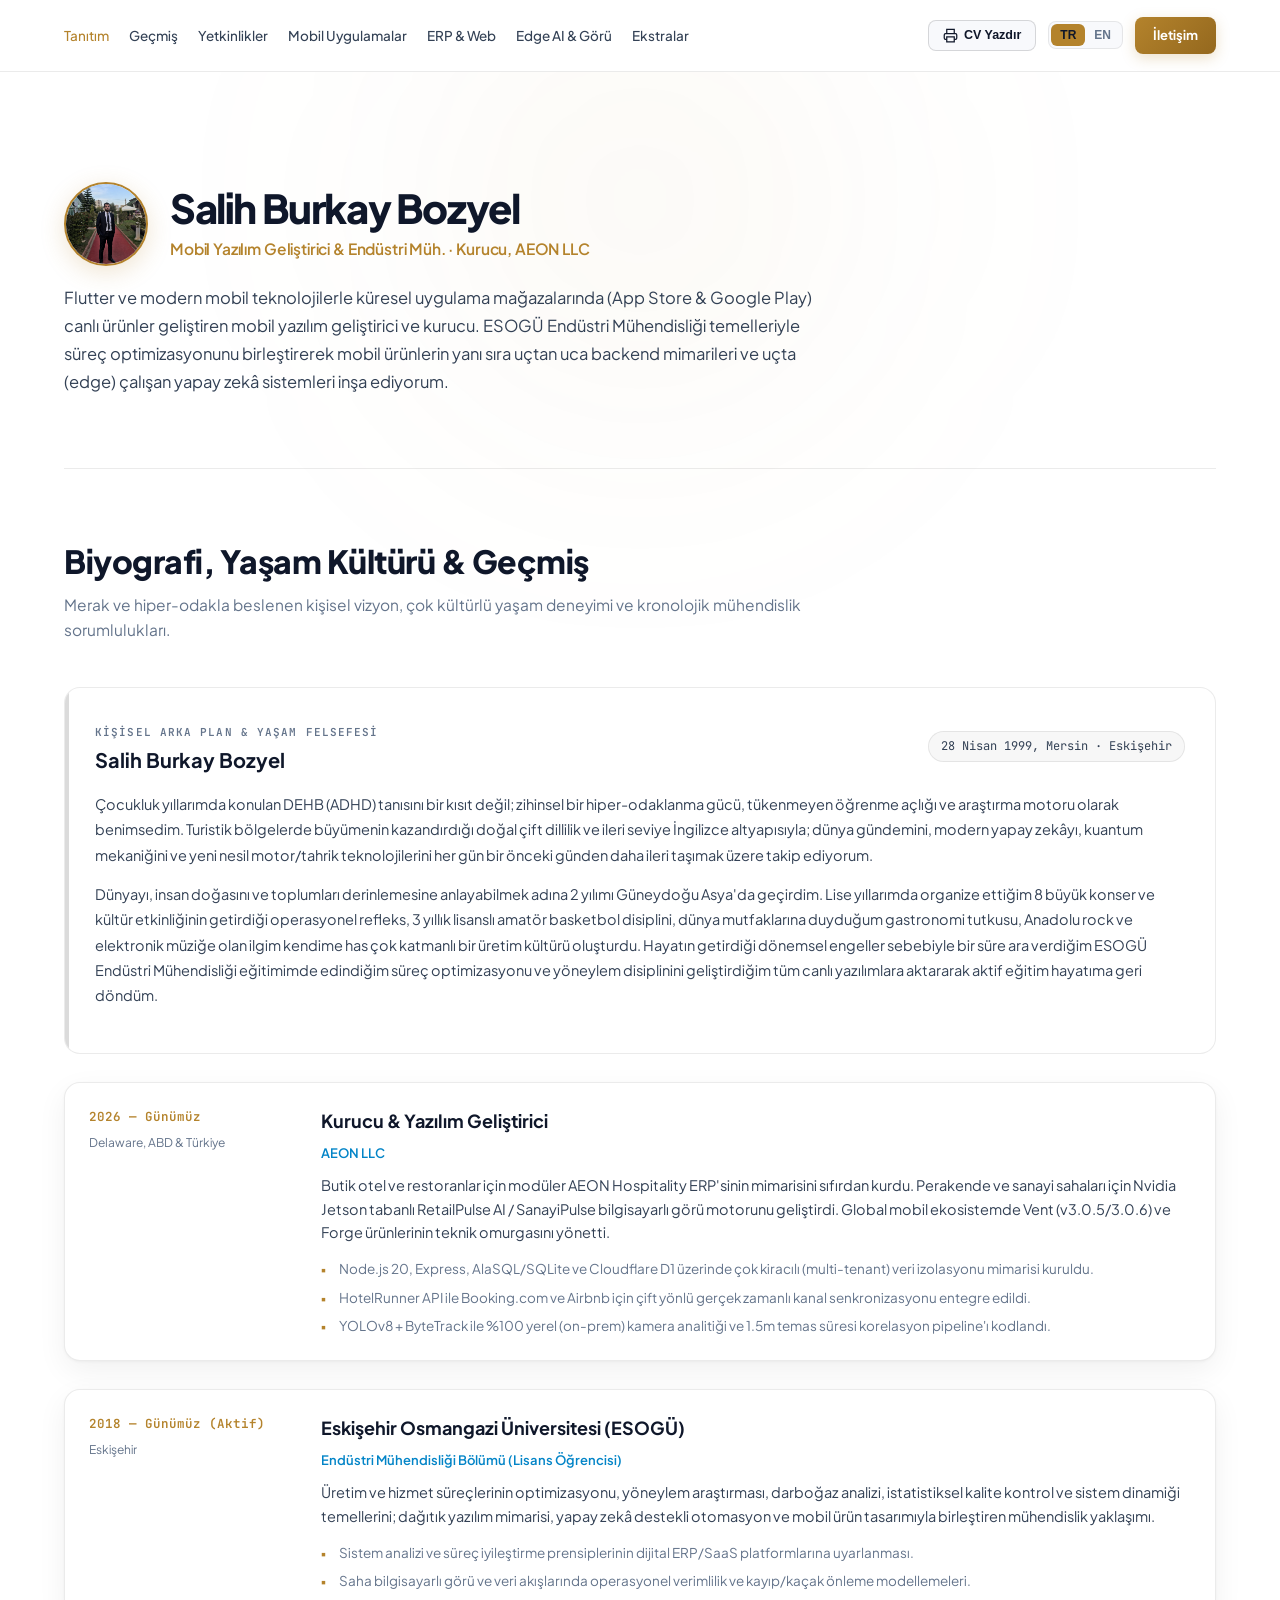
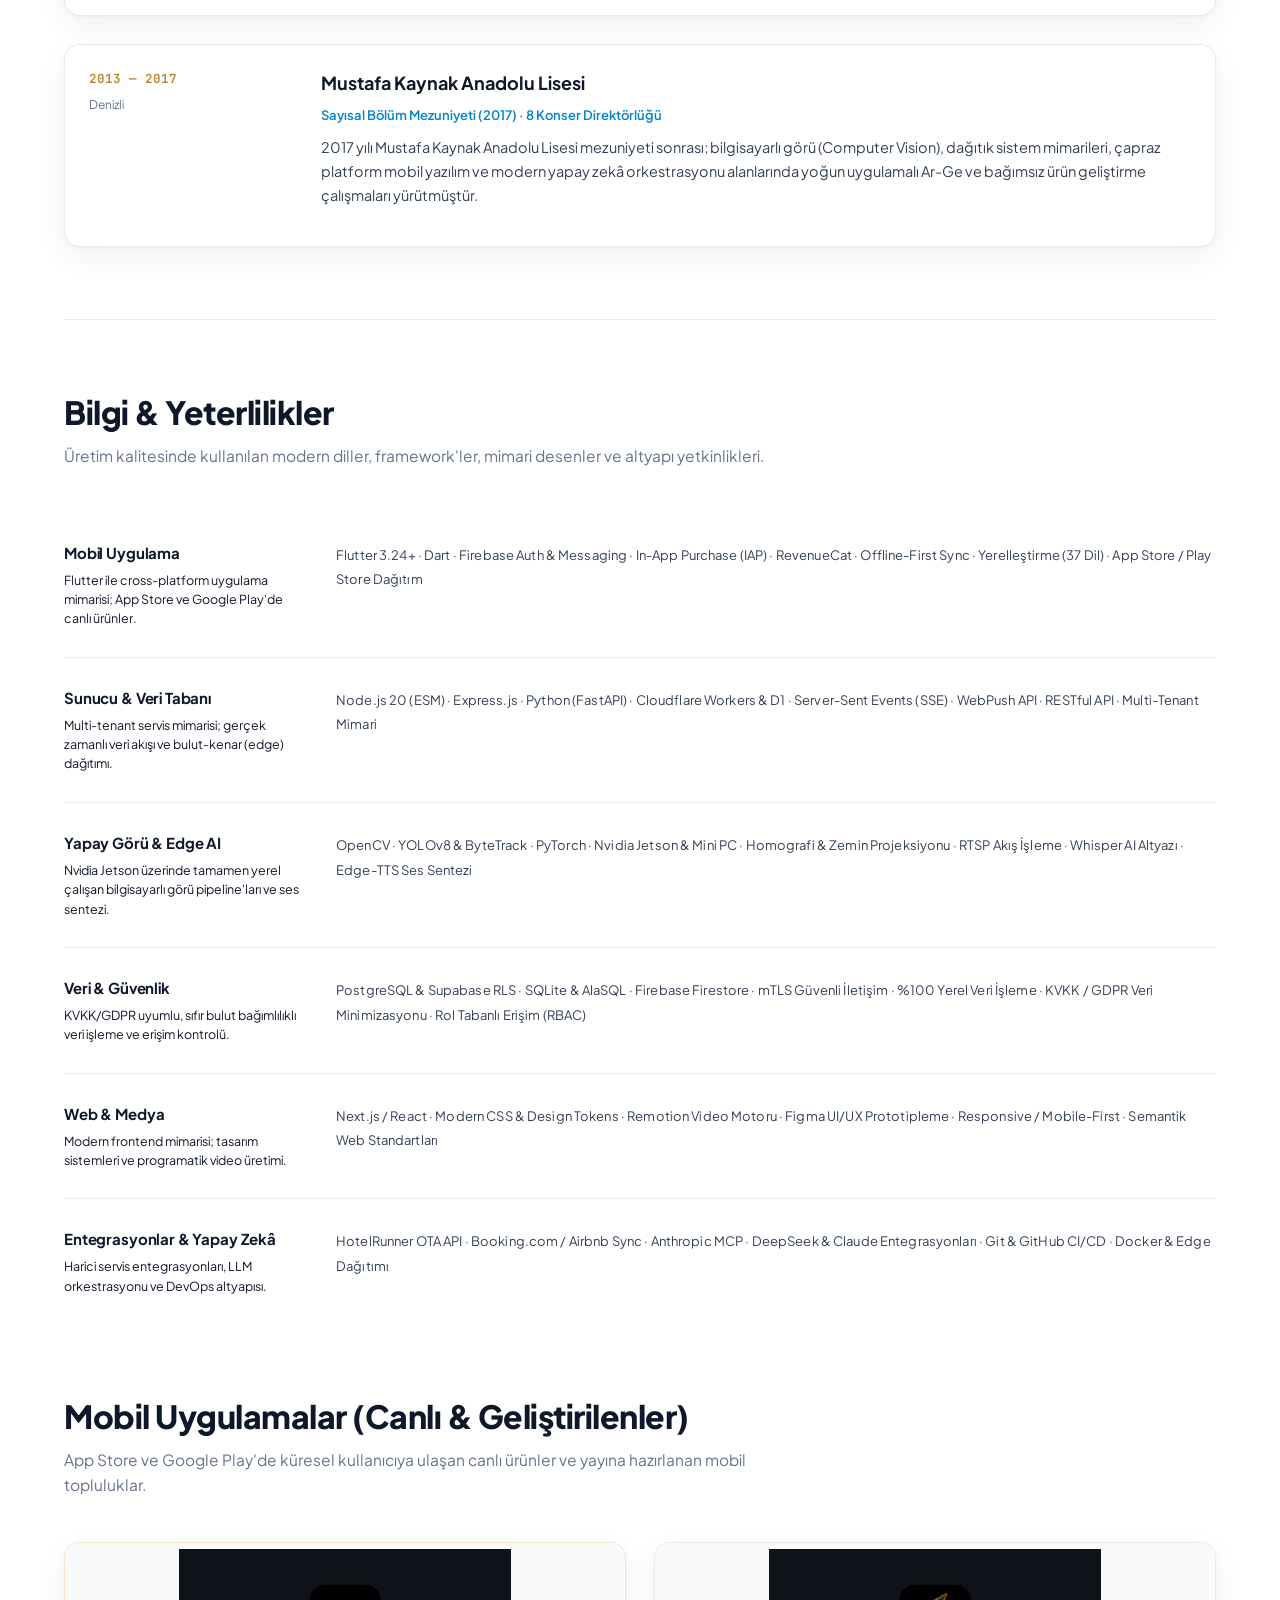
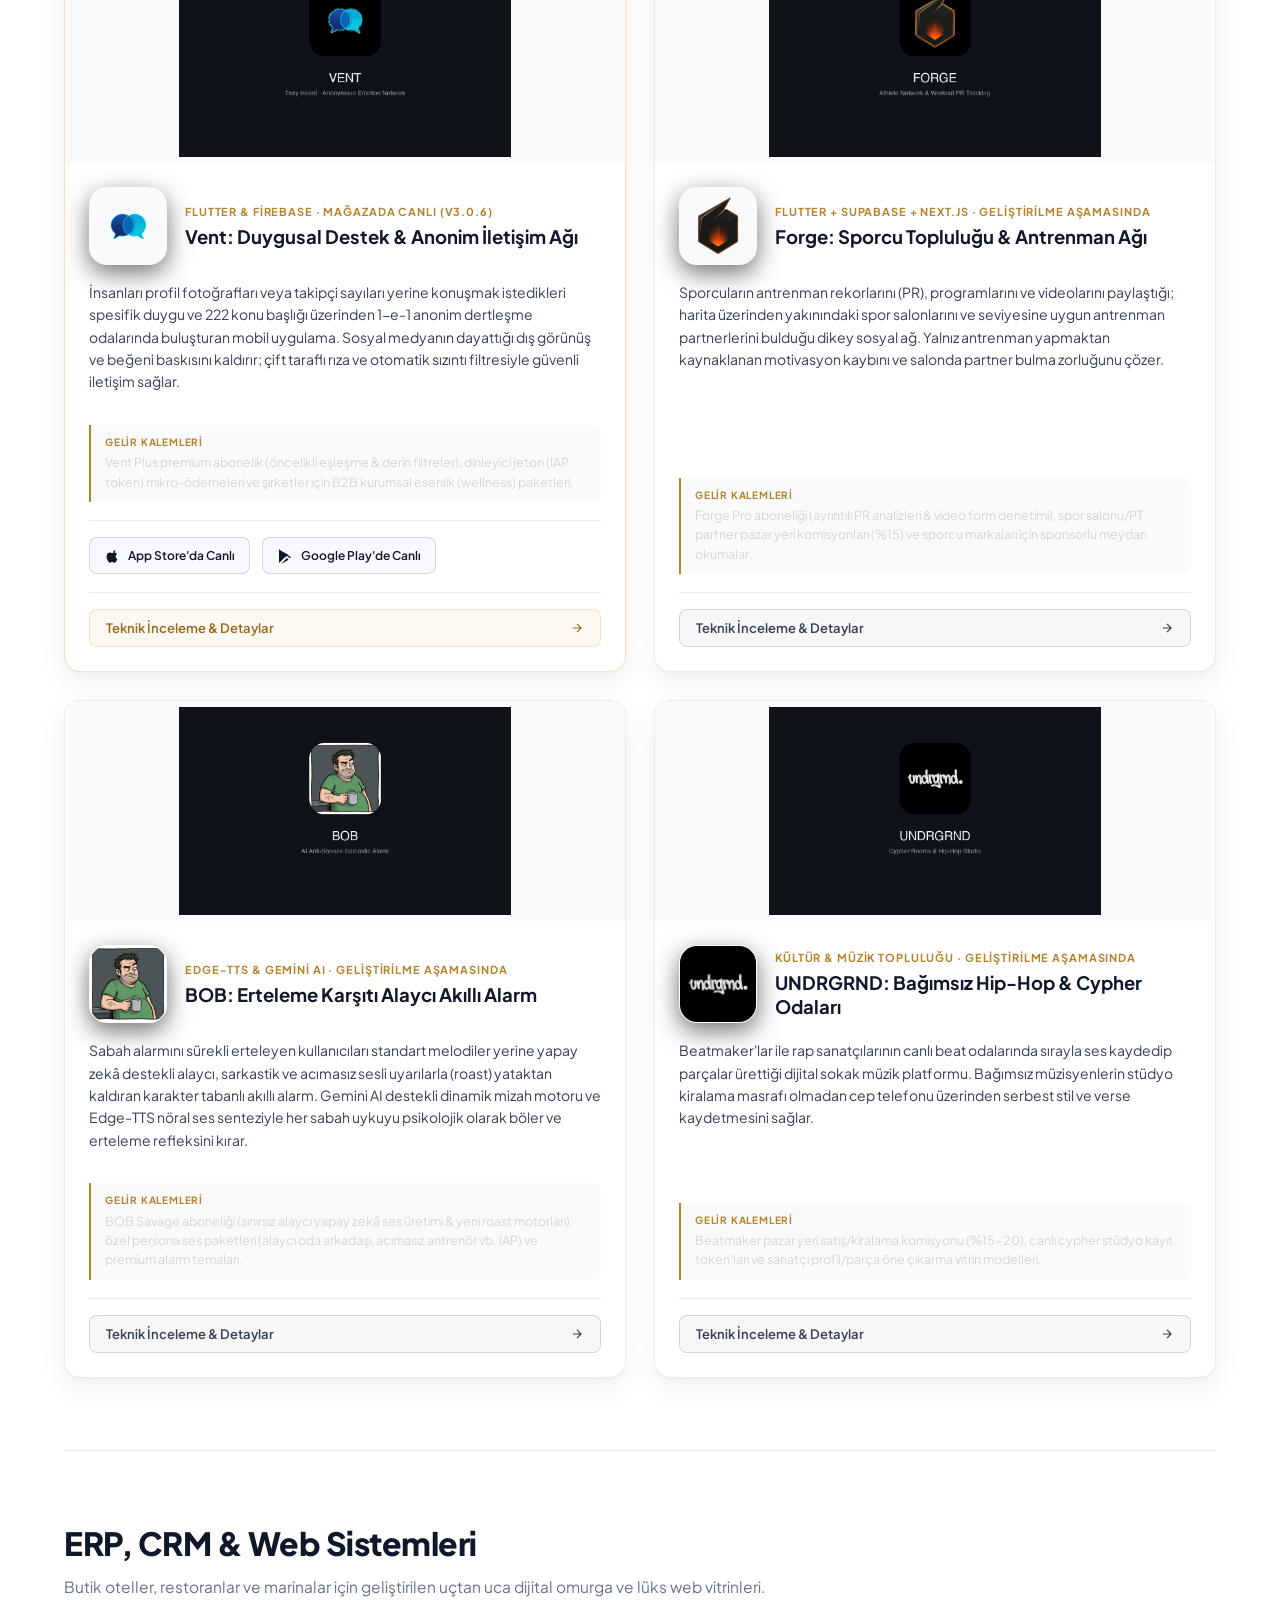
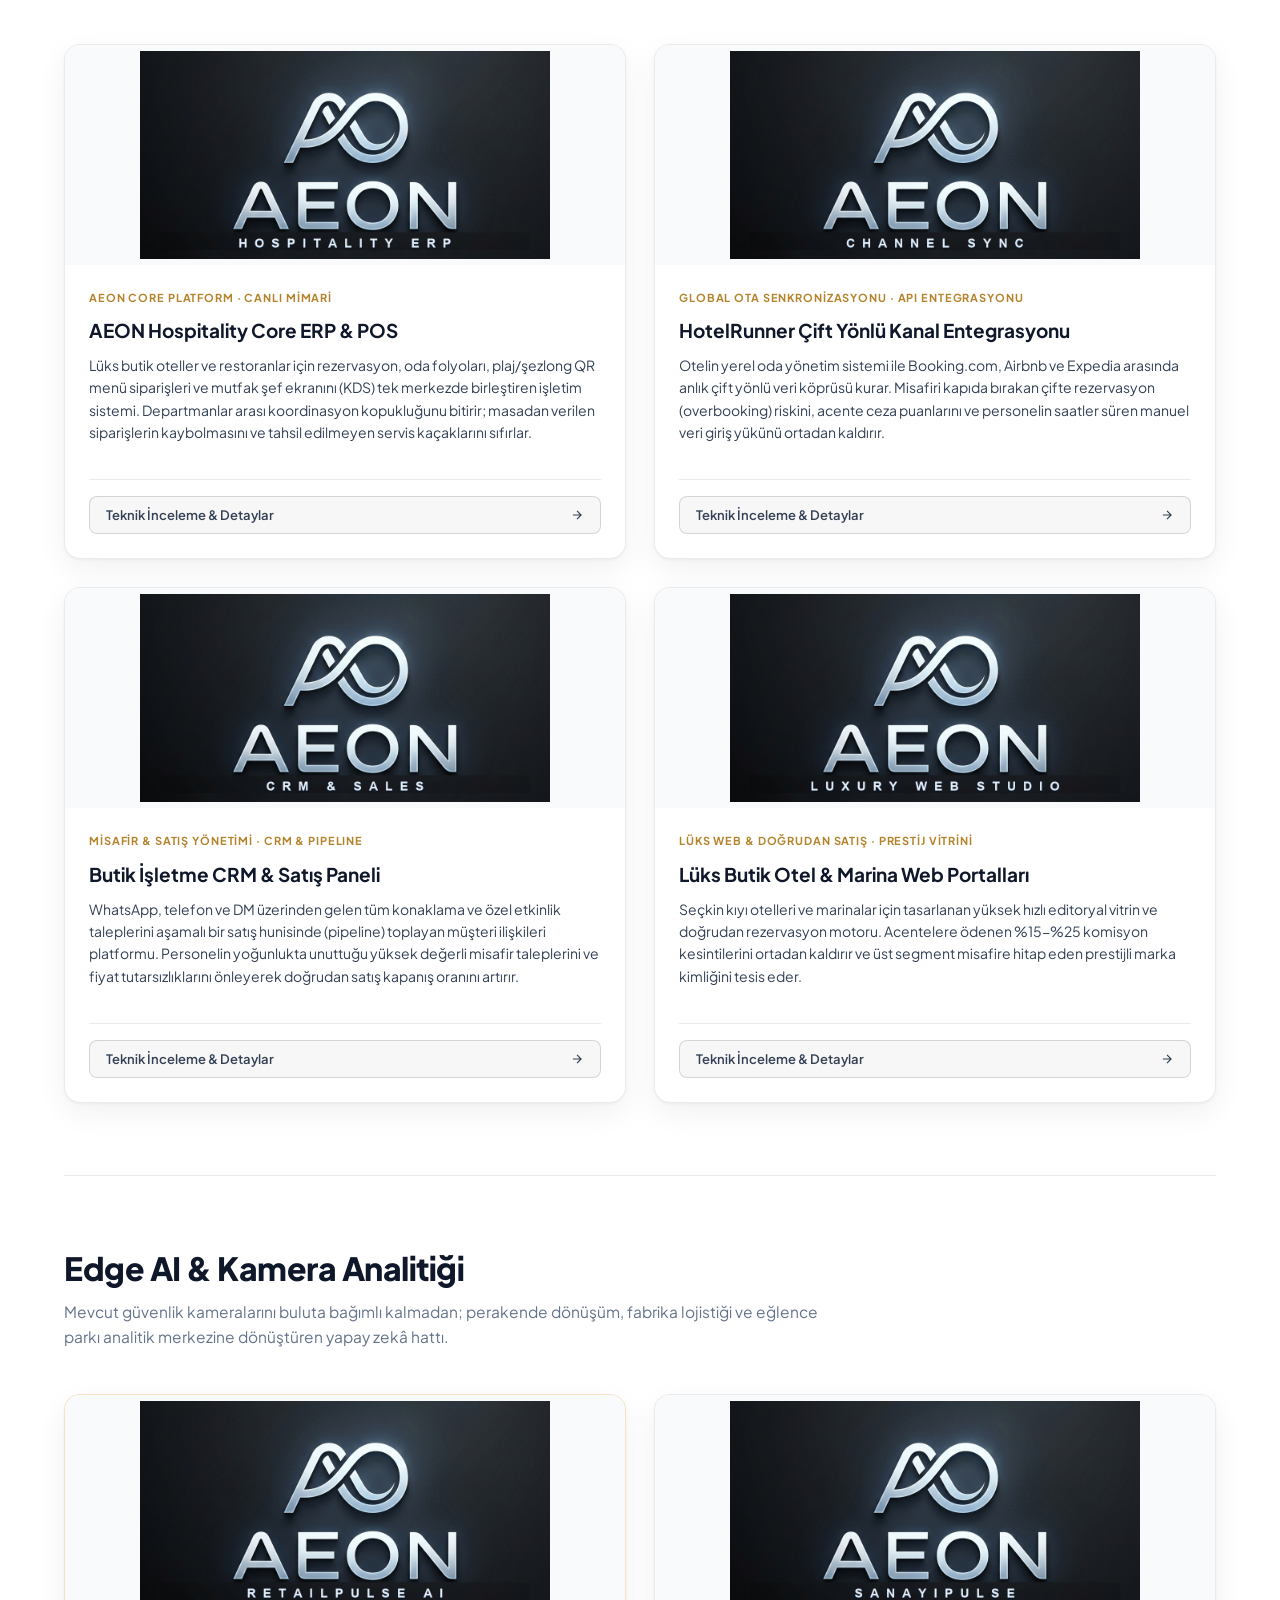
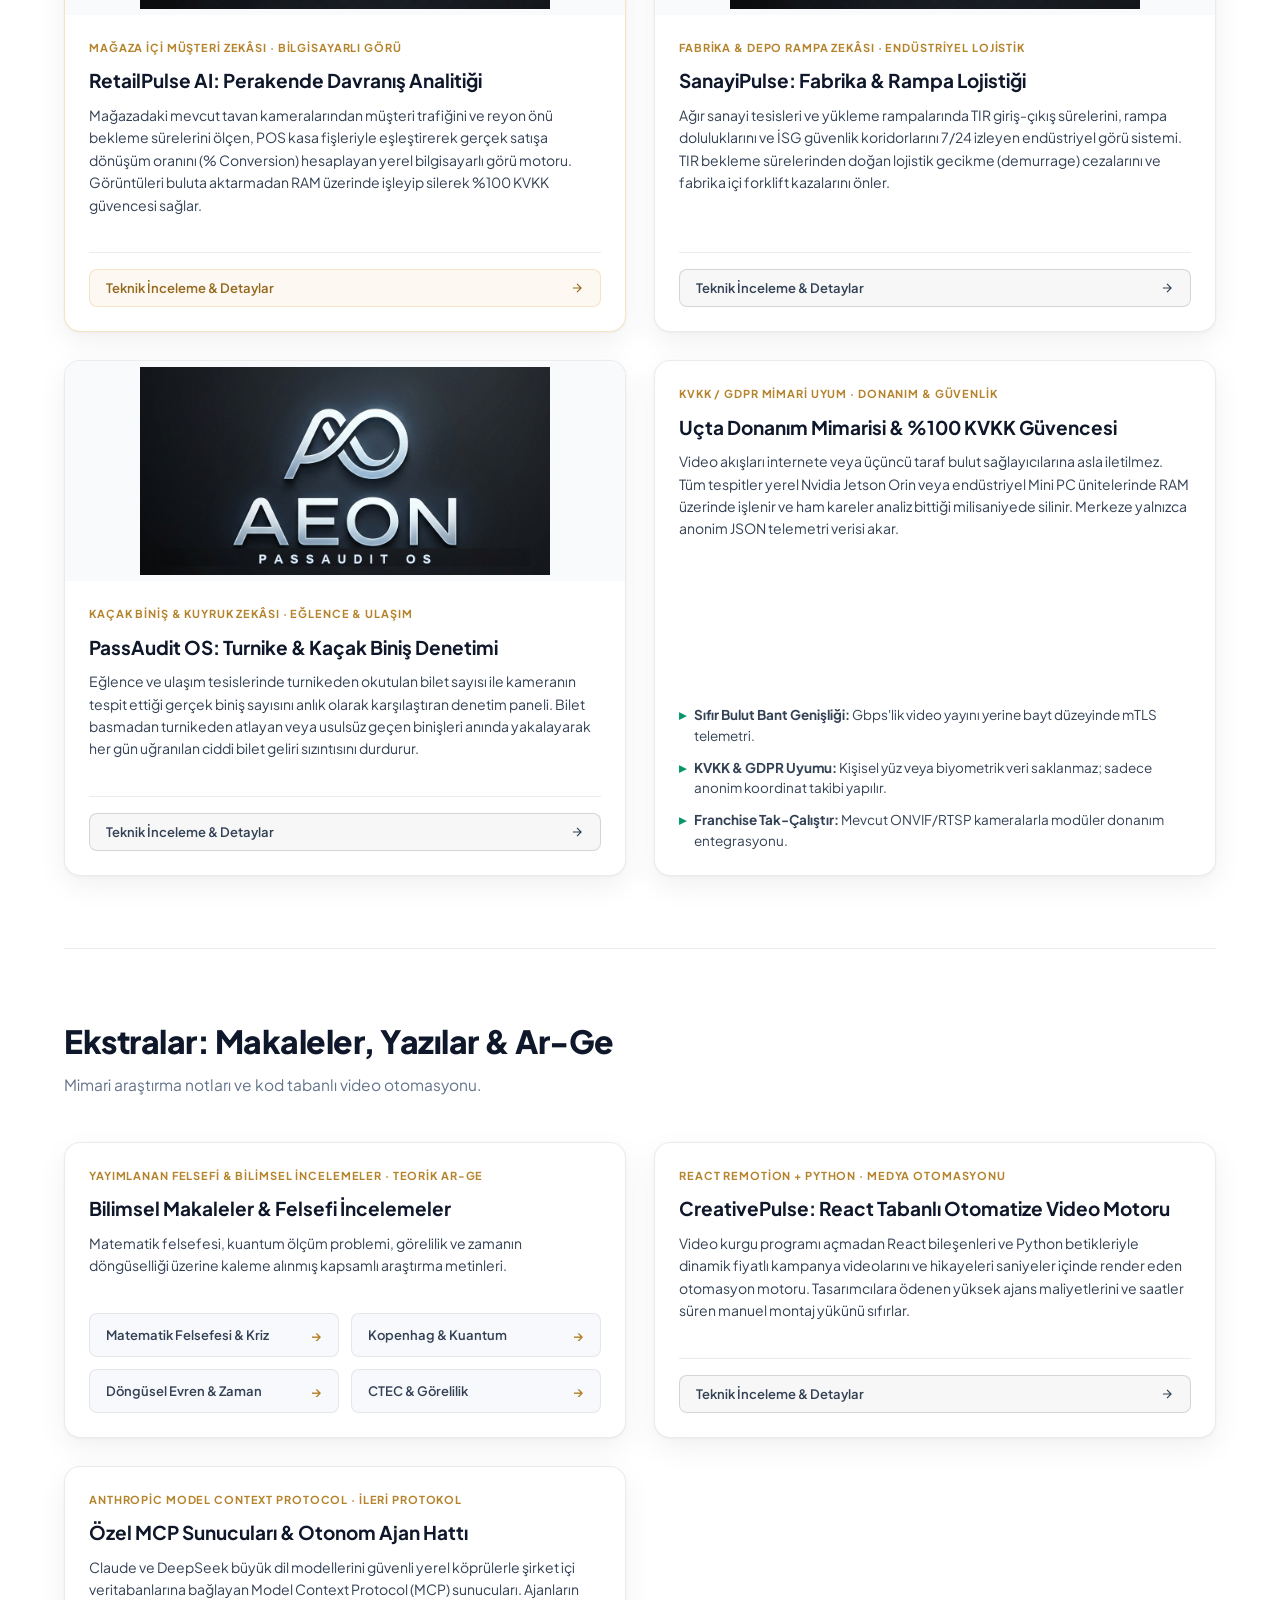
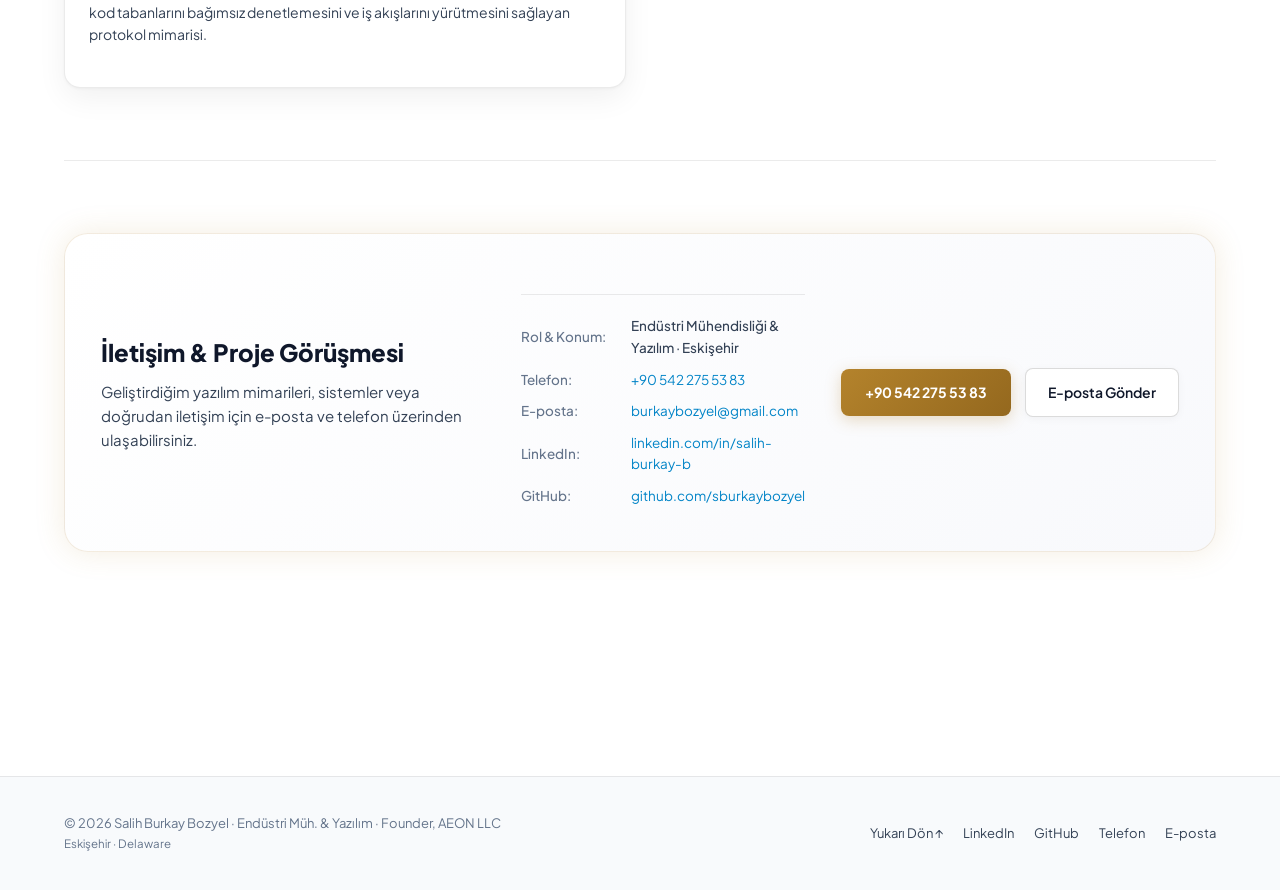
==== index.html @ 15c587a4 "fix: remove top brand bar and hero buttons, highlight mobile apps in bio and showcase" ====
<!DOCTYPE html>
<html lang="tr">
<head>
  <meta charset="UTF-8">
  <meta name="viewport" content="width=device-width, initial-scale=1.0">
  <title>Salih Burkay Bozyel | ESOGÜ Endüstri Mühendisliği & Yazılım</title>
  <meta name="description" content="Salih Burkay Bozyel — Yazılım Geliştirici, Mobil & B2B SaaS, AI Sistemleri. Kapsamlı ürün portföyü ve profesyonel CV.">
  <link rel="preconnect" href="https://fonts.googleapis.com">
  <link rel="preconnect" href="https://fonts.gstatic.com" crossorigin>
  <link href="https://fonts.googleapis.com/css2?family=Playfair+Display:ital,wght@0,600;1,400&family=Plus+Jakarta+Sans:wght@300;400;500;600;700;800&family=JetBrains+Mono:wght@400;500;600&display=swap" rel="stylesheet">
  <link rel="stylesheet" href="styles.css">
</head>
<body>

  <!-- Ambient Background Glows -->
  <div class="ambient-top" aria-hidden="true"></div>
  <div class="ambient-mid" aria-hidden="true"></div>

  <!-- Header & Navigation -->
  <header class="site-header">
    <div class="header-container">
      <nav class="main-nav" id="mainNav">
        <a href="#intro" data-i18n="navIntro">Tanıtım</a>
        <a href="#experience" data-i18n="navExp">Geçmiş</a>
        <a href="#skills" data-i18n="navSkills">Yetkinlikler</a>
        <a href="#mobile-apps" data-i18n="navMobile">Mobil Uygulamalar</a>
        <a href="#erp-crm-web" data-i18n="navErpWeb">ERP & Web</a>
        <a href="#edge-ai" data-i18n="navEdgeAi">Edge AI & Görü</a>
        <a href="#extras" data-i18n="navExtras">Ekstralar</a>
      </nav>

      <div class="header-actions">
        <button class="btn-action print-btn" onclick="window.print()" title="CV Olarak Yazdır / PDF İndir">
          <svg width="15" height="15" viewBox="0 0 24 24" fill="none" stroke="currentColor" stroke-width="2"><path d="M6 9V2h12v7M6 18H4a2 2 0 01-2-2v-5a2 2 0 012-2h16a2 2 0 012 2v5a2 2 0 01-2 2h-2"/><path d="M6 14h12v8H6z"/></svg>
          <span class="btn-text" data-i18n="btnPrintCv">CV Yazdır</span>
        </button>
        <div class="lang-switcher">
          <button class="lang-btn active" data-lang="tr" onclick="setLanguage('tr')">TR</button>
          <button class="lang-btn" data-lang="en" onclick="setLanguage('en')">EN</button>
        </div>
        <a href="#contact" class="btn-cta" data-i18n="navContact">İletişim</a>
      </div>
    </div>
  </header>

  <main class="page-container">

    <!-- 1. GİRİŞ (Executive Profil & Tanıtım) -->
    <section class="section-block" id="intro">
      <div class="hero-clean">
        <div class="hero-header-row">
          <img src="assets/profile/burkay-profile.png" alt="Salih Burkay Bozyel" class="hero-avatar" onerror="this.style.display='none'">
          <div class="hero-title-group">
            <h1 class="hero-name">Salih Burkay Bozyel</h1>
            <p class="hero-role" data-i18n="profileRole">Mobil Yazılım Geliştirici &amp; Endüstri Müh. · Kurucu, AEON LLC</p>
          </div>
        </div>
        <p class="hero-desc" data-i18n="introBio">
          Flutter ve modern mobil teknolojilerle küresel uygulama mağazalarında (App Store &amp; Google Play) canlı ürünler geliştiren mobil yazılım geliştirici ve kurucu. ESOGÜ Endüstri Mühendisliği altyapısını; yüksek performanslı çapraz platform mobil mimariler, ölçeklenebilir backend sistemleri ve uçta (edge) çalışan yapay zekâ çözümleri üretmek için kullanıyorum.
        </p>

        <div class="contact-strip-print">
          <div class="contact-item">
            <span class="contact-label" data-i18n="contactRoleLbl">Rol & Konum:</span>
            <span class="contact-val" data-i18n="contactRole">Endüstri Mühendisliği & Yazılım · Eskişehir</span>
          </div>
          <div class="contact-item">
            <span class="contact-label" data-i18n="phoneLbl">Telefon:</span>
            <a href="tel:+905422755383" class="contact-link">+90 542 275 53 83</a>
          </div>
          <div class="contact-item">
            <span class="contact-label" data-i18n="mailLbl">E-posta:</span>
            <a href="mailto:burkaybozyel@gmail.com" class="contact-link">burkaybozyel@gmail.com</a>
          </div>
          <div class="contact-item">
            <span class="contact-label">LinkedIn:</span>
            <a href="https://www.linkedin.com/in/salih-burkay-b-2351b5128/" target="_blank" rel="noopener" class="contact-link">linkedin.com/in/salih-burkay-b</a>
          </div>
          <div class="contact-item">
            <span class="contact-label">GitHub:</span>
            <a href="https://github.com/sburkaybozyel" target="_blank" rel="noopener" class="contact-link">github.com/sburkaybozyel</a>
          </div>
        </div>
      </div>
    </section>

    <!-- 2. GEÇMİŞ (Biyografi, Kültür & Kronolojik Deneyim) -->
    <section class="section-block" id="experience">
      <div class="section-header">
        <h2 class="section-title" data-i18n="expTitle">Biyografi, Yaşam Kültürü & <span>Geçmiş</span></h2>
        <p class="section-subtitle" data-i18n="expSubtitle">
          Merak ve hiper-odakla beslenen kişisel vizyon, çok kültürlü yaşam deneyimi ve kronolojik mühendislik sorumlulukları.
        </p>
      </div>

      <!-- Biyografi & Yaşam Kültürü Kartı -->
      <div class="bio-card">
        <div class="bio-header">
          <div class="bio-title-wrap">
            <span class="bio-tag" data-i18n="bioTag">Kişisel Arka Plan & Yaşam Felsefesi</span>
            <h3 class="bio-name">Salih Burkay Bozyel</h3>
          </div>
          <span class="bio-meta-pill" data-i18n="bioMeta">28 Nisan 1999, Mersin · Eskişehir</span>
        </div>
        <p class="bio-text" data-i18n="bioPara1">
          Çocukluk yıllarımda konulan DEHB (ADHD) tanısını bir kısıt değil; zihinsel bir hiper-odaklanma gücü, tükenmeyen öğrenme açlığı ve araştırma motoru olarak benimsedim. Turistik bölgelerde büyümenin kazandırdığı doğal çift dillilik ve ileri seviye İngilizce altyapısıyla; dünya gündemini, modern yapay zekâyı, kuantum mekaniğini ve yeni nesil motor/tahrik teknolojilerini her gün bir önceki günden daha ileri taşımak üzere takip ediyorum.
        </p>
        <p class="bio-text" data-i18n="bioPara2">
          Dünyayı, insan doğasını ve toplumları derinlemesine anlayabilmek adına 2 yılımı Güneydoğu Asya'da geçirdim. Lise yıllarımda organize ettiğim 8 büyük konser ve kültür etkinliğinin getirdiği operasyonel refleks, 3 yıllık lisanslı amatör basketbol disiplini, dünya mutfaklarına duyduğum gastronomi tutkusu, Anadolu rock ve elektronik müziğe olan ilgim kendime has çok katmanlı bir üretim kültürü oluşturdu. Hayatın getirdiği dönemsel engeller sebebiyle bir süre ara verdiğim ESOGÜ Endüstri Mühendisliği eğitimimde edindiğim süreç optimizasyonu ve yöneylem disiplinini geliştirdiğim tüm canlı yazılımlara aktararak aktif eğitim hayatıma geri döndüm.
        </p>

      </div>

      <!-- Kronolojik Zaman Çizelgesi -->
      <div class="timeline-cv">
        <!-- 1. AEON LLC (2026 — Günümüz) -->
        <div class="cv-item">
          <div class="cv-time">
            <span class="time-badge" data-i18n="cvTimeNow">2026 — Günümüz</span>
            <span class="cv-loc" data-i18n="cvLocAeon">Delaware, ABD & Türkiye</span>
          </div>
          <div class="cv-content">
            <div class="cv-role-wrap">
              <h3 class="cv-role" data-i18n="cvRoleAeon">Kurucu & Yazılım Geliştirici</h3>
              <span class="cv-company">AEON LLC</span>
            </div>
            <p class="cv-desc" data-i18n="expAeonDesc">
              Butik otel ve restoranlar için modüler AEON Hospitality ERP'sinin mimarisini sıfırdan kurdu. Perakende ve sanayi sahaları için Nvidia Jetson tabanlı RetailPulse AI / SanayiPulse bilgisayarlı görü motorunu geliştirdi. Global mobil ekosistemde Vent (v3.0.5/3.0.6) ve Forge ürünlerinin teknik omurgasını yönetti.
            </p>
            <ul class="cv-bullets">
              <li data-i18n="expAeonBullet1">Node.js 20, Express, AlaSQL/SQLite ve Cloudflare D1 üzerinde çok kiracılı (multi-tenant) veri izolasyonu mimarisi kuruldu.</li>
              <li data-i18n="expAeonBullet2">HotelRunner API ile Booking.com ve Airbnb için çift yönlü gerçek zamanlı kanal senkronizasyonu entegre edildi.</li>
              <li data-i18n="expAeonBullet3">YOLOv8 + ByteTrack ile %100 yerel (on-prem) kamera analitiği ve 1.5m temas süresi korelasyon pipeline'ı kodlandı.</li>
            </ul>
          </div>
        </div>

        <!-- 4. ESOGÜ Endüstri Mühendisliği (2018 — Günümüz) -->
        <div class="cv-item">
          <div class="cv-time">
            <span class="time-badge" data-i18n="cvTimeEdu">2018 — Günümüz (Aktif)</span>
            <span class="cv-loc" data-i18n="cvLocEsogu">Eskişehir</span>
          </div>
          <div class="cv-content">
            <div class="cv-role-wrap">
              <h3 class="cv-role" data-i18n="cvRoleEsogu">Eskişehir Osmangazi Üniversitesi (ESOGÜ)</h3>
              <span class="cv-company" data-i18n="cvCompEsogu">Endüstri Mühendisliği Bölümü (Lisans Öğrencisi)</span>
            </div>
            <p class="cv-desc" data-i18n="expEsoguDesc">
              Üretim ve hizmet süreçlerinin optimizasyonu, yöneylem araştırması, darboğaz analizi ve sistem dinamiği temelleri. Hayatın getirdiği dönemsel engeller sebebiyle bir süre ara verilmiş olsa da edinilen tüm analitik mühendislik disiplinleri canlı yazılım ve ERP sistemlerine fiilen uygulandı; eğitim hayatına aktif olarak devam etmektedir.
            </p>
            <ul class="cv-bullets">
              <li data-i18n="cvEsoguB1">Sistem analizi ve süreç iyileştirme prensiplerinin dijital ERP/SaaS platformlarına uyarlanması.</li>
              <li data-i18n="cvEsoguB2">Saha bilgisayarlı görü ve veri akışlarında operasyonel verimlilik ve kayıp/kaçak önleme modellemeleri.</li>
            </ul>
          </div>
        </div>

        <!-- 5. Lise Eğitimi (2013 — 2017) -->
        <div class="cv-item">
          <div class="cv-time">
            <span class="time-badge" data-i18n="cvTimeHs">2013 — 2017</span>
            <span class="cv-loc" data-i18n="cvLocHs">Denizli</span>
          </div>
          <div class="cv-content">
            <div class="cv-role-wrap">
              <h3 class="cv-role" data-i18n="cvRoleHs">Mustafa Kaynak Anadolu Lisesi</h3>
              <span class="cv-company" data-i18n="cvCompHs">Sayısal Bölüm Mezuniyeti (2017) · 8 Konser Direktörlüğü</span>
            </div>
            <p class="cv-desc" data-i18n="expEduDesc">
              Sayısal bölüm eğitimi süresince 8 büyük konser ve kültür etkinliğinin uçtan uca organizasyon, sanatçı iletişimi ve biletleme operasyonlarını yönetti. 3 yıl lisanslı amatör basketbol oynadı; analitik düşünceyi yaratıcı organizasyon liderliğiyle birleştirdi.
            </p>
          </div>
        </div>
      </div>
    </section>

    <!-- 3. BİLGİ VE YETERLİLİKLER (Net Yetkinlik Matrisi) -->
    <section class="section-block" id="skills">
      <div class="section-header">
        <h2 class="section-title" data-i18n="skillsTitle">Bilgi & <span>Yeterlilikler</span></h2>
        <p class="section-subtitle" data-i18n="skillsSubtitle">
          Üretim kalitesinde kullanılan diller, çerçeveler, mimari desenler ve altyapı yetkinlikleri.
        </p>
      </div>

      <div class="skills-list">

        <div class="skill-row">
          <div class="skill-row-label">
            <h3 data-i18n="skMob">Mobil Uygulama</h3>
            <p data-i18n="skMobDesc">Flutter ile cross-platform uygulama mimarisi; App Store ve Google Play'de canlı ürünler.</p>
          </div>
          <div class="skill-row-items">
            Flutter 3.24+ · Dart · Firebase Auth &amp; Messaging · In-App Purchase (IAP) · RevenueCat · Offline-First Sync · <span data-i18n="skLoc">Yerelleştirme (37 Dil)</span> · <span data-i18n="skStore">App Store / Play Store Dağıtım</span>
          </div>
        </div>

        <div class="skill-row">
          <div class="skill-row-label">
            <h3 data-i18n="skBe">Sunucu &amp; Veri Tabanı</h3>
            <p data-i18n="skBeDesc">Multi-tenant servis mimarisi; gerçek zamanlı veri akışı ve bulut-kenar (edge) dağıtımı.</p>
          </div>
          <div class="skill-row-items">
            Node.js 20 (ESM) · Express.js · Python (FastAPI) · Cloudflare Workers &amp; D1 · Server-Sent Events (SSE) · WebPush API · RESTful API · Multi-Tenant Mimari
          </div>
        </div>

        <div class="skill-row">
          <div class="skill-row-label">
            <h3 data-i18n="skAi">Yapay Görü &amp; Edge AI</h3>
            <p data-i18n="skAiDesc">Nvidia Jetson üzerinde tamamen yerel çalışan bilgisayarlı görü pipeline'ları ve ses sentezi.</p>
          </div>
          <div class="skill-row-items">
            OpenCV · YOLOv8 &amp; ByteTrack · PyTorch · Nvidia Jetson &amp; Mini PC · Homografi &amp; Zemin Projeksiyonu · <span data-i18n="skRtsp">RTSP Akış İşleme</span> · <span data-i18n="skWhisper">Whisper AI Altyazı</span> · Edge-TTS Ses Sentezi
          </div>
        </div>

        <div class="skill-row">
          <div class="skill-row-label">
            <h3 data-i18n="skDb">Veri &amp; Güvenlik</h3>
            <p data-i18n="skDbDesc">KVKK/GDPR uyumlu, sıfır bulut bağımlılıklı veri işleme ve erişim kontrolü.</p>
          </div>
          <div class="skill-row-items">
            PostgreSQL &amp; Supabase RLS · SQLite &amp; AlaSQL · Firebase Firestore · <span data-i18n="skMtls">mTLS Güvenli İletişim</span> · <span data-i18n="skOnprem">%100 Yerel Veri İşleme</span> · <span data-i18n="skKvkkMin">KVKK / GDPR Minimizasyonu</span> · <span data-i18n="skRbac">Rol Tabanlı Erişim (RBAC)</span>
          </div>
        </div>

        <div class="skill-row">
          <div class="skill-row-label">
            <h3 data-i18n="skFe">Web &amp; Medya</h3>
            <p data-i18n="skFeDesc">Modern frontend mimarisi; tasarım sistemleri ve programatik video üretimi.</p>
          </div>
          <div class="skill-row-items">
            Next.js / React · Modern CSS &amp; Design Tokens · Remotion Video Motoru · Figma UI/UX Prototipleme · Responsive / Mobile-First · <span data-i18n="skSem">Semantik Web Standartları</span>
          </div>
        </div>

        <div class="skill-row">
          <div class="skill-row-label">
            <h3 data-i18n="skInteg">Entegrasyonlar &amp; Yapay Zekâ</h3>
            <p data-i18n="skIntegDesc">Harici servis entegrasyonları, LLM orkestrasyonu ve DevOps altyapısı.</p>
          </div>
          <div class="skill-row-items">
            HotelRunner OTA API · Booking.com / Airbnb Sync · Anthropic MCP · <span data-i18n="skDeep">DeepSeek &amp; Claude Entegrasyonları</span> · Git &amp; GitHub CI/CD · <span data-i18n="skDocker">Docker &amp; Edge Dağıtımı</span>
          </div>
        </div>

      </div>

      <!-- SADECE BASKIDA GÖRÜNEN: Temel Ürün & Sistem Portföyü (CV Sayfasını Tam Dolduran Profesyonel Blok) -->
      <div class="print-projects-block print-only">
        <div class="print-section-title">PROJE &amp; ÜRÜN PORTFÖYÜ (SEÇİLMİŞ ÇALIŞMALAR)</div>
        <div class="print-projects-grid">
          <div class="print-proj-card">
            <div class="print-proj-head">
              <strong>AEON Core ERP &amp; POS</strong>
              <span class="print-proj-badge">B2B SaaS / Hospitality</span>
            </div>
            <p class="print-proj-desc">Lüks butik oteller ve restoranlar için çok kiracılı (multi-tenant) rezervasyon, folio, QR sipariş ve mutfak koordinasyon (KDS) işletim sistemi. Node.js, Express, Cloudflare D1 ve SQLite mimarisi.</p>
          </div>
          <div class="print-proj-card">
            <div class="print-proj-head">
              <strong>RetailPulse &amp; SanayiPulse AI</strong>
              <span class="print-proj-badge">Edge AI / Computer Vision</span>
            </div>
            <p class="print-proj-desc">Nvidia Jetson üzerinde %100 yerel çalışan, video karelerini buluta göndermeden RAM'de işleyip silen (%100 KVKK/GDPR uyumlu) mağaza dönüşüm ve fabrika rampa izleme analitiği (YOLOv8, ByteTrack, RTSP).</p>
          </div>
          <div class="print-proj-card">
            <div class="print-proj-head">
              <strong>Mobil Uygulamalar: Vent (v3.0.6) · Forge · BOB · UNDRGRND</strong>
              <span class="print-proj-badge">Canlı / App Store &amp; Play Store</span>
            </div>
            <p class="print-proj-desc"><strong>Vent (v3.0.6 Canlı):</strong> 37 dilde çift rızalı anonim esenlik ağı (Flutter, IAP). <strong>Forge:</strong> Spor ve antrenman ağı. <strong>BOB:</strong> Sarcastic AI akıllı alarm. <strong>UNDRGRND:</strong> Bağımsız müzik ve sahne platformu.</p>
          </div>
          <div class="print-proj-card">
            <div class="print-proj-head">
              <strong>PassAudit OS &amp; HotelRunner Sync</strong>
              <span class="print-proj-badge">Sistem Entegrasyonu &amp; Güvenlik</span>
            </div>
            <p class="print-proj-desc">Turnike geçişleri ile bilet okuma korelasyonu sağlayan kaçak biniş önleme sistemi ve Booking.com / Airbnb çift yönlü gerçek zamanlı oda/fiyat senkronizasyonu sağlayan OTA köprüsü.</p>
          </div>
        </div>
      </div>
    <!-- 4. MOBİL UYGULAMALAR (Amiral Gemisi & Geliştirilenler) -->
    <section class="section-block" id="mobile-apps">
      <div class="section-header">
        <h2 class="section-title" data-i18n="mobileTitle">Mobil Uygulamalar <span>(Canlı & Geliştirilenler)</span></h2>
        <p class="section-subtitle" data-i18n="mobileSubtitle">
          App Store ve Google Play'de küresel kullanıcıya ulaşan canlı ürünler ve yayına hazırlanan mobil topluluklar.
        </p>
      </div>

      <div class="showcase-grid">
        <!-- 4.1 CANLI ÜRÜN: Vent App -->
        <div class="showcase-card highlight-card">
          <div class="card-media" onclick="openLightbox('assets/brand-cards/vent-cover.jpg', 'Vent: Konu Odaklı Eşleşme ve Güvenli Dertleşme Ekranı')">
            <img src="assets/brand-cards/vent-cover.jpg" alt="Vent Mobil Uygulama">
          </div>
          <div class="card-body">
            <div class="app-card-header">
              <img src="assets/vent/vent-logo.png" alt="Vent Logo" class="app-card-logo">
              <div class="app-card-meta">
                <div class="card-category" data-i18n="ventCat">Flutter & Firebase · MAĞAZADA CANLI (v3.0.6)</div>
                <h3 class="card-heading" data-i18n="ventHead">Vent: Duygusal Destek & Anonim İletişim Ağı</h3>
              </div>
            </div>
            <p class="card-summary" data-i18n="ventSum">İnsanları profil fotoğrafları veya takipçi sayıları yerine konuşmak istedikleri spesifik duygu ve 222 konu başlığı üzerinden 1-e-1 anonim dertleşme odalarında buluşturan mobil uygulama. Sosyal medyanın dayattığı dış görünüş ve beğeni baskısını kaldırır; çift taraflı rıza ve otomatik sızıntı filtresiyle güvenli iletişim sağlar.</p>
            <div class="card-monetization">
              <span class="mono-label">Gelir Kalemleri</span>
              <span class="mono-text" data-i18n="ventMonetization">Vent Plus premium abonelik (öncelikli eşleşme & derin filtreler), dinleyici jeton (IAP token) mikro-ödemeleri ve şirketler için B2B kurumsal esenlik (wellness) paketleri.</span>
            </div>
            <div class="store-links-row no-print">
              <a href="https://apps.apple.com/us/app/vent-truly-heard/id6757230709" target="_blank" rel="noopener" class="btn-store apple">
                <svg width="16" height="16" viewBox="0 0 24 24" fill="currentColor"><path d="M18.71 19.5c-.83 1.24-1.71 2.45-3.05 2.47-1.34.03-1.77-.79-3.29-.79-1.53 0-2 .77-3.27.82-1.31.05-2.3-1.32-3.14-2.53C4.25 17 2.94 12.45 4.7 9.39c.87-1.52 2.43-2.48 4.12-2.51 1.28-.02 2.5.87 3.29.87.78 0 2.26-1.07 3.81-.91.65.03 2.47.26 3.64 1.98-.09.06-2.17 1.28-2.15 3.81.03 3.02 2.65 4.03 2.68 4.04-.03.07-.42 1.44-1.38 2.83M15.97 6.37c.62-.76 1.05-1.81.93-2.87-.91.04-2.01.61-2.65 1.37-.57.66-1.07 1.74-.94 2.77.01 0 .03 0 .05.01 1.02-.01 1.99-.52 2.61-1.28z"/></svg>
                <span data-i18n="storeApple">App Store'da Canlı</span>
              </a>
              <a href="https://play.google.com/store/apps/details?id=com.burkaybozyel.ventapp" target="_blank" rel="noopener" class="btn-store google">
                <svg width="16" height="16" viewBox="0 0 24 24" fill="currentColor"><path d="M3.609 1.814L13.792 12 3.61 22.186a2.122 2.122 0 01-.61-.926V2.74c.164-.354.382-.676.61-.926zm11.24 11.24l2.585-2.585-11.41-6.53 8.825 9.115zm0 1.892l-8.826 9.116 11.41-6.531-2.584-2.585zm1.488-1.488l3.197 1.83a1.44 1.44 0 000-2.493l-3.197-1.83.69 1.246-.69 1.247z"/></svg>
                <span data-i18n="storeGoogle">Google Play'de Canlı</span>
              </a>
            </div>
            <div class="card-action-bar no-print">
              <button class="btn-deep-dive highlight-btn" onclick="openTechModal('vent')">
                <span data-i18n="deepDive">Teknik İnceleme & Detaylar</span>
                <svg width="14" height="14" viewBox="0 0 24 24" fill="none" stroke="currentColor" stroke-width="2"><path d="M5 12h14M12 5l7 7-7 7"/></svg>
              </button>
            </div>
          </div>
        </div>

        <!-- 4.2 GELİŞTİRİLEN: Forge -->
        <div class="showcase-card">
          <div class="card-media" onclick="openLightbox('assets/brand-cards/forge-cover.jpg', 'Forge: Sporcu Topluluğu & Antrenman Haritası')">
            <img src="assets/brand-cards/forge-cover.jpg" alt="Forge Antrenman Ağı">
          </div>
          <div class="card-body">
            <div class="app-card-header">
              <img src="assets/forge/forge-logo.png" alt="Forge Logo" class="app-card-logo">
              <div class="app-card-meta">
                <div class="card-category" data-i18n="forgeCat">Flutter + Supabase + Next.js · GELİŞTİRİLME AŞAMASINDA</div>
                <h3 class="card-heading" data-i18n="forgeHead">Forge: Sporcu Topluluğu & Antrenman Ağı</h3>
              </div>
            </div>
            <p class="card-summary" data-i18n="forgeSum">Sporcuların antrenman rekorlarını (PR), programlarını ve videolarını paylaştığı; harita üzerinden yakınındaki spor salonlarını ve seviyesine uygun antrenman partnerlerini bulduğu dikey sosyal ağ. Yalnız antrenman yapmaktan kaynaklanan motivasyon kaybını ve salonda partner bulma zorluğunu çözer.</p>
            <div class="card-monetization">
              <span class="mono-label">Gelir Kalemleri</span>
              <span class="mono-text" data-i18n="forgeMonetization">Forge Pro aboneliği (ayrıntılı PR analizleri & video form denetimi), spor salonu/PT partner pazar yeri komisyonları (%15) ve sporcu markaları için sponsorlu meydan okumalar.</span>
            </div>
            <div class="card-action-bar no-print">
              <button class="btn-deep-dive" onclick="openTechModal('forge')">
                <span data-i18n="deepDive">Teknik İnceleme & Detaylar</span>
                <svg width="14" height="14" viewBox="0 0 24 24" fill="none" stroke="currentColor" stroke-width="2"><path d="M5 12h14M12 5l7 7-7 7"/></svg>
              </button>
            </div>
          </div>
        </div>

        <!-- 4.3 GELİŞTİRİLEN: BOB (Sarkastik AI Alarm) -->
        <div class="showcase-card">
          <div class="card-media" onclick="openLightbox('assets/brand-cards/bob-cover.jpg', 'BOB: Alaycı Akıllı Alarm & AI Sabah Roasting Ekranı')">
            <img src="assets/brand-cards/bob-cover.jpg" alt="BOB Akıllı Alarm">
          </div>
          <div class="card-body">
            <div class="app-card-header">
              <img src="assets/bob/bob-sarcastic.png" alt="BOB Logo" class="app-card-logo">
              <div class="app-card-meta">
                <div class="card-category" data-i18n="bobCat">Edge-TTS & Gemini AI · GELİŞTİRİLME AŞAMASINDA</div>
                <h3 class="card-heading" data-i18n="bobHead">BOB: Erteleme Karşıtı Alaycı Akıllı Alarm</h3>
              </div>
            </div>
            <p class="card-summary" data-i18n="bobSum">Sabah alarmını sürekli erteleyen kullanıcıları standart melodiler yerine yapay zekâ destekli alaycı, sarkastik ve acımasız sesli uyarılarla (roast) yataktan kaldıran karakter tabanlı akıllı alarm. Gemini AI destekli dinamik mizah motoru ve Edge-TTS nöral ses senteziyle her sabah uykuyu psikolojik olarak böler ve erteleme refleksini kırar.</p>
            <div class="card-monetization">
              <span class="mono-label">Gelir Kalemleri</span>
              <span class="mono-text" data-i18n="bobMonetization">BOB Savage aboneliği (sınırsız alaycı yapay zekâ ses üretimi & yeni roast motorları), özel persona ses paketleri (alaycı oda arkadaşı, acımasız antrenör vb. IAP) ve premium alarm temaları.</span>
            </div>
            <div class="card-action-bar no-print">
              <button class="btn-deep-dive" onclick="openTechModal('bob')">
                <span data-i18n="deepDive">Teknik İnceleme & Detaylar</span>
                <svg width="14" height="14" viewBox="0 0 24 24" fill="none" stroke="currentColor" stroke-width="2"><path d="M5 12h14M12 5l7 7-7 7"/></svg>
              </button>
            </div>
          </div>
        </div>

        <!-- 4.4 GELİŞTİRİLEN: UNDRGRND -->
        <div class="showcase-card">
          <div class="card-media" onclick="openLightbox('assets/brand-cards/undrgrnd-cover.jpg', 'UNDRGRND: Canlı Sahne Odaları & Beat Senkronu')">
            <img src="assets/brand-cards/undrgrnd-cover.jpg" alt="UNDRGRND Müzik Topluluğu">
          </div>
          <div class="card-body">
            <div class="app-card-header">
              <img src="assets/undrgrnd/undrgrnd-logo.png" alt="UNDRGRND Logo" class="app-card-logo">
              <div class="app-card-meta">
                <div class="card-category" data-i18n="undCat">Kültür & Müzik Topluluğu · GELİŞTİRİLME AŞAMASINDA</div>
                <h3 class="card-heading" data-i18n="undHead">UNDRGRND: Bağımsız Müzik & Sahne Odaları</h3>
              </div>
            </div>
            <p class="card-summary" data-i18n="undSum">Beatmaker'lar ile bağımsız müzisyenlerin canlı odalarda sırayla ses kaydedip parçalar ürettiği dijital müzik platformu. Bağımsız müzisyenlerin stüdyo kiralama masrafı olmadan cep telefonu üzerinden serbest stil ve parça kaydetmesini sağlar.</p>
            <div class="card-monetization">
              <span class="mono-label">Gelir Kalemleri</span>
              <span class="mono-text" data-i18n="undrgrndMonetization">Beatmaker pazar yeri satış/kiralama komisyonu (%15-20), canlı stüdyo kayıt token'ları ve sanatçı profil/parça öne çıkarma vitrin modelleri.</span>
            </div>
            <div class="card-action-bar no-print">
              <button class="btn-deep-dive" onclick="openTechModal('undrgrnd')">
                <span data-i18n="deepDive">Teknik İnceleme & Detaylar</span>
                <svg width="14" height="14" viewBox="0 0 24 24" fill="none" stroke="currentColor" stroke-width="2"><path d="M5 12h14M12 5l7 7-7 7"/></svg>
              </button>
            </div>
          </div>
        </div>
      </div>
    </section>

    <!-- 5. ERP, CRM & WEB İŞLERİ -->
    <section class="section-block" id="erp-crm-web">
      <div class="section-header">
        <h2 class="section-title" data-i18n="erpTitle">ERP, CRM & <span>Web Sistemleri</span></h2>
        <p class="section-subtitle" data-i18n="erpSubtitle">
          Butik oteller, restoranlar ve marinalar için geliştirilen uçtan uca dijital omurga ve lüks web vitrinleri.
        </p>
      </div>

      <div class="showcase-grid">
        <!-- 4.1 AEON Hospitality Core ERP -->
        <div class="showcase-card">
          <div class="card-media" onclick="openLightbox('assets/brand-cards/aeon-erp.jpg', 'AEON Hospitality Core ERP & POS')">
            <img src="assets/brand-cards/aeon-erp.jpg" alt="Aeon Core ERP">
          </div>
          <div class="card-body">
            <div class="card-category" data-i18n="aeonCat">Aeon Core Platform · CANLI MİMARİ</div>
            <h3 class="card-heading">AEON Hospitality Core ERP & POS</h3>
            <p class="card-summary" data-i18n="aeonSum">Lüks butik oteller ve restoranlar için rezervasyon, oda folyoları, plaj/şezlong QR menü siparişleri ve mutfak şef ekranını (KDS) tek merkezde birleştiren işletim sistemi. Departmanlar arası koordinasyon kopukluğunu bitirir; masadan verilen siparişlerin kaybolmasını ve tahsil edilmeyen servis kaçaklarını sıfırlar.</p>
            <div class="card-action-bar no-print">
              <button class="btn-deep-dive" onclick="openTechModal('aeonCore')">
                <span data-i18n="deepDive">Teknik İnceleme & Detaylar</span>
                <svg width="14" height="14" viewBox="0 0 24 24" fill="none" stroke="currentColor" stroke-width="2"><path d="M5 12h14M12 5l7 7-7 7"/></svg>
              </button>
            </div>
          </div>
        </div>

        <!-- 4.2 HotelRunner Küresel Kanal Senkronizasyonu -->
        <div class="showcase-card">
          <div class="card-media" onclick="openLightbox('assets/brand-cards/aeon-sync.jpg', 'AEON Channel Sync & HotelRunner Entegrasyonu')">
            <img src="assets/brand-cards/aeon-sync.jpg" alt="HotelRunner Entegrasyonu">
          </div>
          <div class="card-body">
            <div class="card-category">Global OTA Senkronizasyonu · API ENTEGRASYONU</div>
            <h3 class="card-heading" data-i18n="hrHead">HotelRunner Çift Yönlü Kanal Entegrasyonu</h3>
            <p class="card-summary" data-i18n="hrSum">Otelin yerel oda yönetim sistemi ile Booking.com, Airbnb ve Expedia arasında anlık çift yönlü veri köprüsü kurar. Misafiri kapıda bırakan çifte rezervasyon (overbooking) riskini, acente ceza puanlarını ve personelin saatler süren manuel veri giriş yükünü ortadan kaldırır.</p>
            <div class="card-action-bar no-print">
              <button class="btn-deep-dive" onclick="openTechModal('hotelRunner')">
                <span data-i18n="deepDive">Teknik İnceleme & Detaylar</span>
                <svg width="14" height="14" viewBox="0 0 24 24" fill="none" stroke="currentColor" stroke-width="2"><path d="M5 12h14M12 5l7 7-7 7"/></svg>
              </button>
            </div>
          </div>
        </div>

        <!-- 4.3 Butik İşletme CRM & Satış Paneli -->
        <div class="showcase-card">
          <div class="card-media" onclick="openLightbox('assets/brand-cards/aeon-crm.jpg', 'AEON CRM & Satış Hunisi')">
            <img src="assets/brand-cards/aeon-crm.jpg" alt="AEON CRM & Satış Hunisi">
          </div>
          <div class="card-body">
            <div class="card-category" data-i18n="crmCat">Misafir & Satış Yönetimi · CRM & PIPELINE</div>
            <h3 class="card-heading" data-i18n="crmHead">Butik İşletme CRM & Satış Paneli</h3>
            <p class="card-summary" data-i18n="crmSum">WhatsApp, telefon ve DM üzerinden gelen tüm konaklama ve özel etkinlik taleplerini aşamalı bir satış hunisinde (pipeline) toplayan müşteri ilişkileri platformu. Personelin yoğunlukta unuttuğu yüksek değerli misafir taleplerini ve fiyat tutarsızlıklarını önleyerek doğrudan satış kapanış oranını artırır.</p>
            <div class="card-action-bar no-print">
              <button class="btn-deep-dive" onclick="openTechModal('crm')">
                <span data-i18n="deepDive">Teknik İnceleme & Detaylar</span>
                <svg width="14" height="14" viewBox="0 0 24 24" fill="none" stroke="currentColor" stroke-width="2"><path d="M5 12h14M12 5l7 7-7 7"/></svg>
              </button>
            </div>
          </div>
        </div>

        <!-- 4.4 Lüks Butik Otel & Marina Web Portalları -->
        <div class="showcase-card">
          <div class="card-media" onclick="openLightbox('assets/brand-cards/aeon-web.jpg', 'AEON Web Studio & Prestij Portalları')">
            <img src="assets/brand-cards/aeon-web.jpg" alt="Lüks Web Vitrini">
          </div>
          <div class="card-body">
            <div class="card-category" data-i18n="webCat">Lüks Web & Doğrudan Satış · PRESTİJ VİTRİNİ</div>
            <h3 class="card-heading" data-i18n="webHead">Lüks Butik Otel & Marina Web Portalları</h3>
            <p class="card-summary" data-i18n="webSum">Seçkin kıyı otelleri ve marinalar için tasarlanan yüksek hızlı editoryal vitrin ve doğrudan rezervasyon motoru. Acentelere ödenen %15-%25 komisyon kesintilerini ortadan kaldırır ve üst segment misafire hitap eden prestijli marka kimliğini tesis eder.</p>
            <div class="card-action-bar no-print">
              <button class="btn-deep-dive" onclick="openTechModal('hotelWeb')">
                <span data-i18n="deepDive">Teknik İnceleme & Detaylar</span>
                <svg width="14" height="14" viewBox="0 0 24 24" fill="none" stroke="currentColor" stroke-width="2"><path d="M5 12h14M12 5l7 7-7 7"/></svg>
              </button>
            </div>
          </div>
        </div>
      </div>
    </section>

    <!-- 6. EDGE AI KAMERA TAKİP & GÖRÜ ANALİTİĞİ -->
    <section class="section-block" id="edge-ai">
      <div class="section-header">
        <h2 class="section-title" data-i18n="aiTitle">Edge AI & <span>Kamera Analitiği</span></h2>
        <p class="section-subtitle" data-i18n="aiSubtitle">
          Mevcut güvenlik kameralarını buluta bağımlı kalmadan; perakende dönüşüm, fabrika lojistiği ve eğlence parkı analitik merkezine dönüştüren yapay zekâ hattı.
        </p>
      </div>

      <div class="showcase-grid">
        <!-- 5.1 RetailPulse AI -->
        <div class="showcase-card highlight-card">
          <div class="card-media" onclick="openLightbox('assets/retail-analytics/desktop-hero.png', 'RetailPulse AI: Mağaza Yoğunluk & Isı Haritası')">
            <img src="assets/brand-cards/aeon-retailpulse.jpg" alt="AEON RetailPulse Kamera Analitiği">
          </div>
          <div class="card-body">
            <div class="card-category" data-i18n="retCat">Mağaza İçi Müşteri Zekâsı · BİLGİSAYARLI GÖRÜ</div>
            <h3 class="card-heading" data-i18n="retHead">RetailPulse AI: Perakende Davranış Analitiği</h3>
            <p class="card-summary" data-i18n="retSum">Mağazadaki mevcut tavan kameralarından müşteri trafiğini ve reyon önü bekleme sürelerini ölçen, POS kasa fişleriyle eşleştirerek gerçek satışa dönüşüm oranını (% Conversion) hesaplayan yerel bilgisayarlı görü motoru. Görüntüleri buluta aktarmadan RAM üzerinde işleyip silerek %100 KVKK güvencesi sağlar.</p>
            <div class="card-action-bar no-print">
              <button class="btn-deep-dive highlight-btn" onclick="openTechModal('retailPulse')">
                <span data-i18n="deepDive">Teknik İnceleme & Detaylar</span>
                <svg width="14" height="14" viewBox="0 0 24 24" fill="none" stroke="currentColor" stroke-width="2"><path d="M5 12h14M12 5l7 7-7 7"/></svg>
              </button>
            </div>
          </div>
        </div>

        <!-- 5.2 SanayiPulse -->
        <div class="showcase-card">
          <div class="card-media" onclick="openLightbox('assets/retail-analytics/camera-analysis.png', 'SanayiPulse: Fabrika & Rampa Lojistiği')">
            <img src="assets/brand-cards/aeon-sanayipulse.jpg" alt="AEON SanayiPulse Rampa Analitiği">
          </div>
          <div class="card-body">
            <div class="card-category" data-i18n="sanCat">Fabrika & Depo Rampa Zekâsı · ENDÜSTRİYEL LOJİSTİK</div>
            <h3 class="card-heading" data-i18n="sanHead">SanayiPulse: Fabrika & Rampa Lojistiği</h3>
            <p class="card-summary" data-i18n="sanSum">Ağır sanayi tesisleri ve yükleme rampalarında TIR giriş-çıkış sürelerini, rampa doluluklarını ve İSG güvenlik koridorlarını 7/24 izleyen endüstriyel görü sistemi. TIR bekleme sürelerinden doğan lojistik gecikme (demurrage) cezalarını ve fabrika içi forklift kazalarını önler.</p>
            <div class="card-action-bar no-print">
              <button class="btn-deep-dive" onclick="openTechModal('sanayiPulse')">
                <span data-i18n="deepDive">Teknik İnceleme & Detaylar</span>
                <svg width="14" height="14" viewBox="0 0 24 24" fill="none" stroke="currentColor" stroke-width="2"><path d="M5 12h14M12 5l7 7-7 7"/></svg>
              </button>
            </div>
          </div>
        </div>

        <!-- 5.3 PassAudit OS -->
        <div class="showcase-card">
          <div class="card-media" onclick="openLightbox('assets/vip/funnivarium.png', 'PassAudit OS: Turnike & Kaçak Biniş Denetimi')">
            <img src="assets/brand-cards/aeon-passaudit.jpg" alt="AEON PassAudit OS Turnike Denetimi">
          </div>
          <div class="card-body">
            <div class="card-category" data-i18n="funCat">Kaçak Biniş & Kuyruk Zekâsı · EĞLENCE & ULAŞIM</div>
            <h3 class="card-heading" data-i18n="funHead">PassAudit OS: Turnike & Kaçak Biniş Denetimi</h3>
            <p class="card-summary" data-i18n="funSum">Eğlence ve ulaşım tesislerinde turnikeden okutulan bilet sayısı ile kameranın tespit ettiği gerçek biniş sayısını anlık olarak karşılaştıran denetim paneli. Bilet basmadan turnikeden atlayan veya usulsüz geçen binişleri anında yakalayarak her gün uğranılan ciddi bilet geliri sızıntısını durdurur.</p>
            <div class="card-action-bar no-print">
              <button class="btn-deep-dive" onclick="openTechModal('funnivarium')">
                <span data-i18n="deepDive">Teknik İnceleme & Detaylar</span>
                <svg width="14" height="14" viewBox="0 0 24 24" fill="none" stroke="currentColor" stroke-width="2"><path d="M5 12h14M12 5l7 7-7 7"/></svg>
              </button>
            </div>
          </div>
        </div>

        <!-- 5.4 Edge Donanım & KVKK Güvencesi -->
        <div class="showcase-card info-box-card">
          <div class="card-body">
            <div class="card-category" data-i18n="edgeCat">KVKK / GDPR Mimari Uyum · DONANIM & GÜVENLİK</div>
            <h3 class="card-heading" data-i18n="edgeHead">Uçta Donanım Mimarisi & %100 KVKK Güvencesi</h3>
            <p class="card-summary" data-i18n="edgeHwSummary">
              Video akışları internete veya üçüncü taraf bulut sağlayıcılarına asla iletilmez. Tüm tespitler yerel Nvidia Jetson Orin veya endüstriyel Mini PC ünitelerinde RAM üzerinde işlenir ve ham kareler analiz bittiği milisaniyede silinir. Merkeze yalnızca anonim JSON telemetri verisi akar.
            </p>
            <div class="architecture-feature-list">
              <div class="af-item">
                <span class="af-bullet">▸</span>
                <span data-i18n="afZero"><strong>Sıfır Bulut Bant Genişliği:</strong> Gbps'lik video yayını yerine bayt düzeyinde mTLS telemetri.</span>
              </div>
              <div class="af-item">
                <span class="af-bullet">▸</span>
                <span data-i18n="afKvkk"><strong>KVKK & GDPR Uyumu:</strong> Kişisel yüz veya biyometrik veri saklanmaz; sadece anonim koordinat takibi yapılır.</span>
              </div>
              <div class="af-item">
                <span class="af-bullet">▸</span>
                <span data-i18n="afFran"><strong>Franchise Tak-Çalıştır:</strong> Mevcut ONVIF/RTSP kameralarla modüler donanım entegrasyonu.</span>
              </div>
            </div>
          </div>
        </div>
      </div>
    </section>

    <!-- 7. EKSTRALAR (Makaleler, Yazılar, Araştırmalar & İleri Teknoloji) -->
    <section class="section-block" id="extras">
      <div class="section-header">
        <h2 class="section-title" data-i18n="extrasTitle">Ekstralar: <span>Makaleler, Yazılar & Ar-Ge</span></h2>
        <p class="section-subtitle" data-i18n="extrasSubtitle">
          Mimari araştırma raporları, kod tabanlı video otomasyonu ve animasyon dizisi senaryo tasarımı.
        </p>
      </div>

      <div class="extras-grid">
        <!-- 7.1 Bilimsel & Felsefi Makaleler (Canlı Okunabilir) -->
        <div class="extra-card article-hub-card">
          <div class="card-body">
            <div class="card-category" data-i18n="artHubCat">Yayımlanan Felsefi & Bilimsel İncelemeler · TEORİK AR-GE</div>
            <h3 class="card-heading" data-i18n="artHubHead">Bilimsel Makaleler & Felsefi İncelemeler</h3>
            <p class="card-summary" data-i18n="artHubDesc">
              Matematik felsefesi, kuantum ölçüm problemi, görelilik ve zamanın döngüselliği üzerine kaleme alınmış kapsamlı araştırma metinleri.
            </p>
            <div class="article-action-grid">
              <button type="button" onclick="openArticleModal('math')" class="article-btn">
                <span data-i18n="artBtnMath">Matematik Felsefesi & Kriz</span>
                <span class="art-arrow">→</span>
              </button>
              <button type="button" onclick="openArticleModal('copenhagen')" class="article-btn">
                <span data-i18n="artBtnCopen">Kopenhag & Kuantum</span>
                <span class="art-arrow">→</span>
              </button>
              <button type="button" onclick="openArticleModal('loop')" class="article-btn">
                <span data-i18n="artBtnLoop">Döngüsel Evren & Zaman</span>
                <span class="art-arrow">→</span>
              </button>
              <button type="button" onclick="openArticleModal('ctec')" class="article-btn">
                <span data-i18n="artBtnCtec">CTEC & Görelilik</span>
                <span class="art-arrow">→</span>
              </button>
            </div>
          </div>
        </div>


        <!-- 7.3 CreativePulse Video Otomasyonu -->
        <div class="extra-card">
          <div class="card-body">
            <div class="card-category" data-i18n="rayCat">React Remotion + Python · MEDYA OTOMASYONU</div>
            <h3 class="card-heading" data-i18n="rayHead">CreativePulse: React Tabanlı Otomatize Video Motoru</h3>
            <p class="card-summary" data-i18n="raySum">Video kurgu programı açmadan React bileşenleri ve Python betikleriyle dinamik fiyatlı kampanya videolarını ve hikayeleri saniyeler içinde render eden otomasyon motoru. Tasarımcılara ödenen yüksek ajans maliyetlerini ve saatler süren manuel montaj yükünü sıfırlar.</p>
            <div class="card-action-bar no-print">
              <button class="btn-deep-dive" onclick="openTechModal('studio')">
                <span data-i18n="deepDive">Teknik İnceleme & Detaylar</span>
                <svg width="14" height="14" viewBox="0 0 24 24" fill="none" stroke="currentColor" stroke-width="2"><path d="M5 12h14M12 5l7 7-7 7"/></svg>
              </button>
            </div>
          </div>
        </div>

        <!-- 7.4 Özel MCP Sunucuları & Otonom Ajanlar -->
        <div class="extra-card">
          <div class="card-body">
            <div class="card-category" data-i18n="mcpCat">Anthropic Model Context Protocol · İLERİ PROTOKOL</div>
            <h3 class="card-heading" data-i18n="mcpHead">Özel MCP Sunucuları & Otonom Ajan Hattı</h3>
            <p class="card-summary" data-i18n="mcpSummary">
              Claude ve DeepSeek büyük dil modellerini güvenli yerel köprülerle şirket içi veritabanlarına bağlayan Model Context Protocol (MCP) sunucuları. Ajanların kod tabanlarını bağımsız denetlemesini ve iş akışlarını yürütmesini sağlayan protokol mimarisi.
            </p>
          </div>
        </div>
      </div>
    </section>

    <!-- 8. İLETİŞİM & CV İNDİRME -->
    <section class="section-block" id="contact">
      <!-- İletişim & CV İndirme Kartı -->
      <div class="contact-box-card">
        <div class="contact-box-content">
          <div class="contact-lead-text">
            <h3 data-i18n="contactCardTitle">Canlı Demo ve Ortaklık Görüşmesi İçin İletişime Geçin</h3>
            <p data-i18n="contactCardDesc">
              Görüşmede doğrudan canlı projeler (Vent App, AEON ERP, RetailPulse AI) üzerinden sistem mimarilerini canlı demo yapmaya hazırım.
            </p>
          </div>
          <div class="contact-strip contact-strip-bottom">
            <div class="contact-item">
              <span class="contact-label" data-i18n="contactRoleLbl">Rol & Konum:</span>
              <span class="contact-val" data-i18n="contactRole">Endüstri Mühendisliği & Yazılım · Eskişehir</span>
            </div>
            <div class="contact-item">
              <span class="contact-label" data-i18n="phoneLbl">Telefon:</span>
              <a href="tel:+905422755383" class="contact-link">+90 542 275 53 83</a>
            </div>
            <div class="contact-item">
              <span class="contact-label" data-i18n="mailLbl">E-posta:</span>
              <a href="mailto:burkaybozyel@gmail.com" class="contact-link">burkaybozyel@gmail.com</a>
            </div>
            <div class="contact-item">
              <span class="contact-label">LinkedIn:</span>
              <a href="https://www.linkedin.com/in/salih-burkay-b-2351b5128/" target="_blank" rel="noopener" class="contact-link">linkedin.com/in/salih-burkay-b</a>
            </div>
            <div class="contact-item">
              <span class="contact-label">GitHub:</span>
              <a href="https://github.com/sburkaybozyel" target="_blank" rel="noopener" class="contact-link">github.com/sburkaybozyel</a>
            </div>
          </div>
          <div class="contact-action-group">
            <a href="tel:+905422755383" class="btn-primary" data-i18n="btnCall">
              <svg width="16" height="16" viewBox="0 0 24 24" fill="none" stroke="currentColor" stroke-width="2"><path d="M22 16.92v3a2 2 0 0 1-2.18 2 19.79 19.79 0 0 1-8.63-3.07 19.5 19.5 0 0 1-6-6 19.79 19.79 0 0 1-3.07-8.67A2 2 0 0 1 4.11 2h3a2 2 0 0 1 2 1.72 12.84 12.84 0 0 0 .7 2.81 2 2 0 0 1-.45 2.11L8.09 9.91a16 16 0 0 0 6 6l1.27-1.27a2 2 0 0 1 2.11-.45 12.84 12.84 0 0 0 2.81.7A2 2 0 0 1 22 16.92z"/></svg>
              +90 542 275 53 83
            </a>
            <a href="mailto:burkaybozyel@gmail.com" class="btn-secondary" data-i18n="btnDirectEmail">
              <svg width="16" height="16" viewBox="0 0 24 24" fill="none" stroke="currentColor" stroke-width="2"><path d="M4 4h16c1.1 0 2 .9 2 2v12c0 1.1-.9 2-2 2H4c-1.1 0-2-.9-2-2V6c0-1.1.9-2 2-2z"/><path d="M22 6l-10 7L2 6"/></svg>
              E-posta Gönder
            </a>
          </div>
        </div>
      </div>
    </section>

  </main>

  <!-- Site Footer -->
  <footer class="site-footer">
    <div class="footer-container">
      <div class="footer-left">
        <p class="footer-copy">© 2026 Salih Burkay Bozyel · Endüstri Müh. & Yazılım · Founder, AEON LLC</p>
        <p class="footer-sub" data-i18n="footLoc">Eskişehir · Delaware</p>
      </div>
      <div class="footer-right">
        <a href="#intro" class="footer-link" data-i18n="footTop">Yukarı Dön ↑</a>
        <a href="https://www.linkedin.com/in/salih-burkay-b-2351b5128/" target="_blank" rel="noopener" class="footer-link">LinkedIn</a>
        <a href="https://github.com/sburkaybozyel" target="_blank" rel="noopener" class="footer-link">GitHub</a>
        <a href="tel:+905422755383" class="footer-link" data-i18n="footPhone">Telefon</a>
        <a href="mailto:burkaybozyel@gmail.com" class="footer-link" data-i18n="footMail">E-posta</a>
      </div>
    </div>
  </footer>

  <!-- Deep-Dive Technical Modal -->
  <div class="tech-modal-backdrop" id="techModalBackdrop" onclick="closeTechModal(event)">
    <div class="tech-modal-dialog" onclick="event.stopPropagation()">
      <div class="tech-modal-header">
        <div class="tech-header-info">
          <div class="modal-category" id="modalCategory" data-i18n="mDefCat">SİSTEM MİMARİSİ</div>
          <h2 class="tech-modal-title" id="modalTitle" data-i18n="mDefTitle">Proje Detayları</h2>
          <p class="tech-modal-subtitle" id="modalSubtitle" data-i18n="mDefSub">Sistem Mimarisi, Operasyonel Değer & Saha Çıkarımları</p>
        </div>
        <button class="tech-modal-close" onclick="closeTechModal()">&times;</button>
      </div>

                  <div class="tech-modal-tabs" id="modalTabs">
        <button class="t-tab-btn active" data-tab="overview" onclick="switchTechTab('overview')" data-i18n="tabOverview">Genel Bakış</button>
        <button class="t-tab-btn" data-tab="problems" onclick="switchTechTab('problems')" data-i18n="tabProblems">Çözülen Problemler</button>
        <button class="t-tab-btn" data-tab="technical" onclick="switchTechTab('technical')" data-i18n="tabTechnical">Teknik Bilgiler</button>
        <button class="t-tab-btn" data-tab="visual" onclick="switchTechTab('visual')" data-i18n="tabVisual">Saha & Ekran Analizi</button>
      </div>

      <div class="tech-modal-body" id="modalBody">
        <!-- Dynamic content filled by app.js -->
      </div>
    </div>
  </div>

  <!-- Article Reader Modal (Açılır Pencere) -->
  <div class="article-modal-backdrop" id="articleModalBackdrop" onclick="closeArticleModal(event)">
    <div class="article-modal-dialog" onclick="event.stopPropagation()">
      <div class="article-modal-header">
        <div class="article-modal-title-wrap">
          <div class="modal-category" data-i18n="artModalCat">BİLİMSEL YAYIN & MAKALE</div>
          <h3 class="article-modal-title" id="articleModalTitle">Makale Başlığı</h3>
        </div>
        <button class="tech-modal-close" onclick="closeArticleModal()">&times;</button>
      </div>
      <div class="article-modal-body">
        <iframe id="articleFrame" src="" title="Makale Okuyucu"></iframe>
      </div>
    </div>
  </div>

  <!-- Lightbox Modal -->
  <div class="lightbox-backdrop" id="lightboxBackdrop" onclick="closeLightbox(event)">
    <div class="lightbox-dialog" onclick="event.stopPropagation()">
      <button class="lightbox-close" onclick="closeLightbox()">&times;</button>
      <img src="" alt="" id="lightboxImg" class="lightbox-img">
      <div class="lightbox-caption" id="lightboxCaption"></div>
    </div>
  </div>

  <script src="app.js"></script>
---- styles.css ----
/* ==========================================================================
   Salih Burkay Bozyel — Executive Portfolio & CV Design System
   ========================================================================== */

:root {
  color-scheme: light;
  --bg: #ffffff;
  --bg-deep: #f8fafc;
  --surface: #ffffff;
  --surface-raised: #f8f9fc;
  --surface-hover: #f1f5f9;
  --paper: #0f172a;
  --paper-soft: #334155;
  --muted: #64748b;
  --line: rgba(0, 0, 0, 0.08);
  --line-strong: rgba(0, 0, 0, 0.14);
  --gold: #b4832c;
  --gold-light: #94681e;
  --gold-glow: rgba(180, 131, 44, 0.15);
  --accent-blue: #0284c7;
  --accent-emerald: #059669;
  --accent-violet: #6366f1;
  --max-width: 1200px;
  --radius-sm: 8px;
  --radius-md: 16px;
  --radius-lg: 24px;
  --shadow-card: 0 10px 30px rgba(0, 0, 0, 0.06), 0 1px 3px rgba(0, 0, 0, 0.04);
  --shadow-glow: 0 0 30px var(--gold-glow);
  --font-sans: 'Plus Jakarta Sans', -apple-system, BlinkMacSystemFont, 'Segoe UI', Roboto, sans-serif;
  --font-serif: 'Playfair Display', Georgia, serif;
  --font-mono: 'JetBrains Mono', monospace;
}

* {
  box-sizing: border-box;
  margin: 0;
  padding: 0;
}

html {
  scroll-behavior: smooth;
  scroll-padding-top: 84px;
}

body {
  background-color: var(--bg);
  color: var(--paper);
  font-family: var(--font-sans);
  font-size: 15px;
  line-height: 1.6;
  overflow-x: hidden;
  -webkit-font-smoothing: antialiased;
}

/* Ambient Background Glows */
.ambient-top {
  position: absolute;
  top: -120px;
  left: 20%;
  width: 60vw;
  height: 50vw;
  background: radial-gradient(circle, rgba(180, 131, 44, 0.06) 0%, transparent 70%);
  filter: blur(120px);
  pointer-events: none;
  z-index: 0;
}

.ambient-mid {
  display: none;
}

/* Header & Navigation */
header.site-header {
  position: fixed;
  top: 0;
  left: 0;
  right: 0;
  height: 72px;
  background: rgba(255, 255, 255, 0.92);
  backdrop-filter: blur(20px);
  -webkit-backdrop-filter: blur(20px);
  border-bottom: 1px solid var(--line);
  z-index: 1000;
  display: flex;
  align-items: center;
}

.header-container {
  width: 100%;
  max-width: var(--max-width);
  margin: 0 auto;
  padding: 0 24px;
  display: flex;
  align-items: center;
  justify-content: space-between;
  gap: 16px;
}

.brand-wrapper {
  display: flex;
  align-items: center;
  gap: 12px;
  text-decoration: none;
  flex-shrink: 0;
}

.brand-avatar {
  width: 38px;
  height: 38px;
  border-radius: 50%;
  border: 1.5px solid var(--gold);
  object-fit: cover;
}

.brand-text h1 {
  font-size: 15px;
  font-weight: 700;
  color: var(--paper);
  letter-spacing: 0.2px;
}

.brand-text p {
  font-size: 10.5px;
  color: var(--gold);
  font-weight: 600;
  text-transform: uppercase;
  letter-spacing: 1.2px;
}

nav.main-nav {
  display: flex;
  align-items: center;
  gap: 20px;
}

nav.main-nav a {
  color: var(--paper-soft);
  text-decoration: none;
  font-size: 13.5px;
  font-weight: 500;
  transition: color 0.2s ease;
  white-space: nowrap;
}

nav.main-nav a:hover,
nav.main-nav a.active {
  color: var(--gold);
}

.header-actions {
  display: flex;
  align-items: center;
  gap: 12px;
  flex-shrink: 0;
}

.btn-action.print-btn {
  display: inline-flex;
  align-items: center;
  gap: 6px;
  padding: 7px 14px;
  background: var(--surface-raised);
  border: 1px solid var(--line-strong);
  border-radius: var(--radius-sm);
  color: var(--paper);
  font-size: 12.5px;
  font-weight: 600;
  cursor: pointer;
  transition: all 0.2s ease;
}

.btn-action.print-btn:hover {
  background: var(--surface-hover);
  color: var(--gold);
  border-color: var(--gold);
}

.lang-switcher {
  display: flex;
  background: var(--surface-raised);
  border: 1px solid var(--line);
  border-radius: var(--radius-sm);
  padding: 2px;
}

.lang-btn {
  background: transparent;
  border: none;
  color: var(--muted);
  font-size: 12px;
  font-weight: 600;
  padding: 4px 9px;
  border-radius: 6px;
  cursor: pointer;
  transition: all 0.2s ease;
}

.lang-btn.active {
  background: var(--gold);
  color: var(--paper);
}

.btn-cta {
  display: inline-flex;
  align-items: center;
  justify-content: center;
  padding: 8px 18px;
  background: linear-gradient(135deg, var(--gold), var(--gold-light));
  color: #ffffff;
  font-size: 13px;
  font-weight: 700;
  text-decoration: none;
  border-radius: var(--radius-sm);
  transition: all 0.2s ease;
  border: none;
  cursor: pointer;
  box-shadow: 0 4px 14px rgba(180, 131, 44, 0.25);
}

.btn-cta:hover {
  background: var(--gold);
  transform: translateY(-1px);
  box-shadow: 0 6px 20px rgba(180, 131, 44, 0.35);
}

/* Page Layout */
.page-container {
  width: 100%;
  max-width: var(--max-width);
  margin: 0 auto;
  padding: 100px 24px 80px;
  position: relative;
  z-index: 1;
}

.section-block {
  padding: 72px 0;
  border-bottom: 1px solid var(--line);
}

.section-block:last-of-type {
  border-bottom: none;
}

.section-header {
  margin-bottom: 44px;
}

.eyebrow {
  font-family: var(--font-mono);
  font-size: 11.5px;
  text-transform: uppercase;
  letter-spacing: 2px;
  color: var(--muted);
  font-weight: 600;
  margin-bottom: 8px;
}

.section-title {
  font-size: 32px;
  font-weight: 800;
  color: var(--paper);
  letter-spacing: -0.5px;
  line-height: 1.25;
  margin-bottom: 12px;
}

.section-title span,
.intro-title span,
.card-heading span,
h1 span, h2 span, h3 span, h4 span {
  color: inherit !important;
  font-weight: inherit;
}

.section-subtitle {
  font-size: 15.5px;
  color: var(--muted);
  max-width: 760px;
  line-height: 1.6;
}

/* 1. Intro Grid */
.intro-grid {
  display: grid;
  grid-template-columns: 1.25fr 0.9fr;
  gap: 48px;
  align-items: center;
  padding-top: 16px;
}

.status-pill {
  display: inline-flex;
  align-items: center;
  gap: 8px;
  padding: 6px 14px;
  background: rgba(180, 131, 44, 0.08);
  border: 1px solid rgba(180, 131, 44, 0.25);
  border-radius: 30px;
  font-size: 12px;
  font-weight: 600;
  color: var(--gold-light);
  margin-bottom: 20px;
}

.status-dot {
  width: 7px;
  height: 7px;
  border-radius: 50%;
  background: var(--accent-emerald);
  box-shadow: 0 0 10px var(--accent-emerald);
  display: inline-block;
}

.intro-title {
  font-size: 44px;
  font-weight: 800;
  line-height: 1.18;
  letter-spacing: -1px;
  color: var(--paper);
  margin-bottom: 20px;
}

.text-gradient {
  background: none !important;
  -webkit-background-clip: initial !important;
  -webkit-text-fill-color: initial !important;
  color: inherit !important;
}

/* Clean Personal CV Hero */
.hero-clean {
  display: flex;
  flex-direction: column;
  align-items: flex-start;
  padding: 10px 0 0;
  max-width: 820px;
}

.hero-header-row {
  display: flex;
  align-items: center;
  gap: 22px;
  margin-bottom: 18px;
}

.hero-avatar {
  width: 84px;
  height: 84px;
  border-radius: 50%;
  object-fit: cover;
  border: 2.5px solid var(--gold);
  box-shadow: 0 6px 24px rgba(180, 131, 44, 0.22);
  flex-shrink: 0;
}

.hero-title-group {
  display: flex;
  flex-direction: column;
}

.hero-name {
  font-size: 40px;
  font-weight: 800;
  color: var(--paper);
  letter-spacing: -0.035em;
  line-height: 1.12;
  margin: 0 0 6px;
}

.hero-role {
  font-size: 15.5px;
  font-weight: 600;
  color: var(--gold);
  margin: 0;
  letter-spacing: -0.01em;
}

.hero-desc {
  font-size: 16.5px;
  line-height: 1.7;
  color: var(--paper-soft);
  margin: 0;
  max-width: 760px;
}

.contact-strip-print,
.print-only,
.print-projects-block {
  display: none !important;
}

.contact-strip-bottom {
  display: grid;
  grid-template-columns: repeat(auto-fit, minmax(200px, 1fr));
  gap: 12px 24px;
  margin-top: 16px;
  padding-top: 16px;
  border-top: 1px solid var(--line);
}

.intro-desc {
  font-size: 16px;
  color: var(--paper-soft);
  line-height: 1.7;
  margin-bottom: 30px;
}

.intro-actions {
  display: flex;
  align-items: center;
  gap: 14px;
  flex-wrap: wrap;
  margin-top: 4px;
  margin-bottom: 10px;
}

.btn-primary {
  display: inline-flex;
  align-items: center;
  gap: 10px;
  padding: 12px 24px;
  background: linear-gradient(135deg, var(--gold), var(--gold-light));
  color: #ffffff;
  font-size: 14px;
  font-weight: 700;
  text-decoration: none;
  border-radius: var(--radius-sm);
  transition: all 0.25s ease;
  border: none;
  cursor: pointer;
  box-shadow: 0 4px 16px rgba(180, 131, 44, 0.28);
}

.btn-primary:hover {
  background: var(--gold);
  transform: translateY(-2px);
  box-shadow: 0 8px 24px rgba(180, 131, 44, 0.38);
}

.btn-secondary {
  display: inline-flex;
  align-items: center;
  gap: 8px;
  padding: 12px 22px;
  background: var(--surface);
  color: var(--paper);
  font-size: 14px;
  font-weight: 600;
  text-decoration: none;
  border-radius: var(--radius-sm);
  border: 1px solid var(--line-strong);
  transition: all 0.2s ease;
  cursor: pointer;
  box-shadow: 0 2px 8px rgba(0, 0, 0, 0.04);
}

.btn-secondary:hover {
  background: var(--surface-hover);
  border-color: var(--gold);
  color: var(--gold);
  transform: translateY(-1px);
}

.contact-strip {
  display: flex;
  flex-direction: column;
  gap: 10px;
  padding-top: 20px;
  border-top: 1px solid var(--line);
}

.contact-item {
  display: flex;
  align-items: center;
  gap: 10px;
  font-size: 13.5px;
}

.contact-label {
  color: var(--muted);
  font-weight: 500;
  min-width: 100px;
}

.contact-val {
  color: var(--paper-soft);
  font-weight: 500;
}

.contact-link {
  color: var(--accent-blue);
  text-decoration: none;
  transition: color 0.2s;
}

.contact-link:hover {
  color: var(--gold);
  text-decoration: underline;
}

/* Profile Card */
.profile-card {
  background: var(--surface);
  border: 1px solid var(--line-strong);
  border-radius: var(--radius-lg);
  padding: 32px 28px;
  box-shadow: var(--shadow-card);
  position: relative;
  overflow: hidden;
}

.profile-card::before {
  content: '';
  position: absolute;
  top: 0;
  left: 0;
  right: 0;
  height: 3px;
  background: linear-gradient(90deg, var(--gold), var(--accent-blue));
}

.profile-img-wrap {
  margin-bottom: 20px;
}

.profile-photo {
  width: 80px;
  height: 80px;
  border-radius: 50%;
  border: 2px solid var(--gold);
  object-fit: cover;
  box-shadow: 0 8px 24px rgba(0, 0, 0, 0.5);
}

.profile-name {
  font-size: 20px;
  font-weight: 700;
  color: var(--paper);
  margin-bottom: 4px;
}

.profile-role {
  font-size: 13px;
  color: var(--gold);
  font-weight: 600;
  margin-bottom: 16px;
}

.profile-chips {
  display: flex;
  flex-wrap: wrap;
  gap: 8px;
  margin-bottom: 24px;
}

.p-chip {
  font-size: 11.5px;
  font-weight: 600;
  padding: 4px 10px;
  background: var(--surface-raised);
  border: 1px solid var(--line);
  border-radius: 20px;
  color: var(--paper-soft);
}

.profile-principles {
  display: flex;
  flex-direction: column;
  gap: 12px;
  padding-top: 20px;
  border-top: 1px solid var(--line);
}

.principle-row {
  display: flex;
  flex-direction: column;
  font-size: 13px;
  color: var(--paper-soft);
  line-height: 1.55;
  background: rgba(0, 0, 0, 0.02);
  border: 1px solid var(--line);
  border-radius: var(--radius-sm);
  padding: 10px 12px;
  transition: all 0.2s ease;
}

.principle-row:hover {
  background: rgba(0, 0, 0, 0.03);
  border-color: var(--line-strong);
}

/* Bio & Personal Culture Card */
.bio-card {
  background: var(--surface);
  border: 1px solid var(--line);
  border-radius: var(--radius-md);
  padding: 30px;
  margin-bottom: 28px;
  position: relative;
  overflow: hidden;
}

.bio-card::before {
  content: '';
  position: absolute;
  top: 0;
  left: 0;
  width: 4px;
  height: 100%;
  background: var(--line-strong);
}

.bio-header {
  display: flex;
  justify-content: space-between;
  align-items: center;
  margin-bottom: 16px;
  flex-wrap: wrap;
  gap: 10px;
}

.bio-tag {
  font-family: var(--font-mono);
  font-size: 11px;
  color: var(--muted);
  text-transform: uppercase;
  letter-spacing: 0.1em;
  font-weight: 600;
}

.bio-name {
  font-size: 20px;
  font-weight: 700;
  color: var(--paper);
  margin-top: 2px;
}

.bio-meta-pill {
  font-family: var(--font-mono);
  font-size: 12px;
  color: var(--paper-soft);
  background: rgba(0, 0, 0, 0.03);
  padding: 5px 12px;
  border-radius: 999px;
  border: 1px solid var(--line);
}

.bio-text {
  font-size: 14.5px;
  line-height: 1.75;
  color: var(--paper-soft);
  margin-bottom: 14px;
}

.bio-traits-grid {
  display: grid;
  grid-template-columns: repeat(3, 1fr);
  gap: 14px;
  margin-top: 20px;
}

@media (max-width: 900px) {
  .bio-traits-grid {
    grid-template-columns: 1fr;
  }
}

.trait-item {
  background: rgba(0, 0, 0, 0.02);
  border: 1px solid var(--line);
  border-radius: var(--radius-sm);
  padding: 14px 16px;
  transition: all 0.2s ease;
}

.trait-item:hover {
  border-color: var(--line-strong);
  background: rgba(0, 0, 0, 0.03);
}

.trait-label {
  font-size: 13.5px;
  font-weight: 700;
  color: var(--paper);
  margin-bottom: 5px;
}

.trait-desc {
  font-size: 12.5px;
  color: var(--muted);
  line-height: 1.5;
}

/* 2. Timeline CV */
.timeline-cv {
  display: flex;
  flex-direction: column;
  gap: 28px;
  position: relative;
}

.cv-item {
  display: grid;
  grid-template-columns: 200px 1fr;
  gap: 32px;
  padding: 24px;
  background: var(--surface);
  border: 1px solid var(--line);
  border-radius: var(--radius-md);
  transition: border-color 0.2s ease, transform 0.2s ease;
}

.cv-item:hover {
  border-color: var(--line-strong);
  transform: translateY(-2px);
}

.cv-time {
  display: flex;
  flex-direction: column;
  gap: 6px;
}

.time-badge {
  font-family: var(--font-mono);
  font-size: 12.5px;
  font-weight: 600;
  color: var(--gold);
}

.cv-loc {
  font-size: 12px;
  color: var(--muted);
}

.cv-role-wrap {
  margin-bottom: 10px;
}

.cv-role {
  font-size: 18px;
  font-weight: 700;
  color: var(--paper);
  margin-bottom: 4px;
}

.cv-company {
  font-size: 13px;
  color: var(--accent-blue);
  font-weight: 600;
}

.cv-desc {
  font-size: 14.5px;
  color: var(--paper-soft);
  line-height: 1.65;
  margin-bottom: 14px;
}

.cv-bullets {
  list-style: none;
  display: flex;
  flex-direction: column;
  gap: 8px;
}

.cv-bullets li {
  position: relative;
  padding-left: 18px;
  font-size: 13.5px;
  color: var(--muted);
  line-height: 1.5;
}

.cv-bullets li::before {
  content: '▪';
  position: absolute;
  left: 0;
  color: var(--gold);
  font-size: 14px;
}

/* 3. Skills List */
.skills-list {
  display: flex;
  flex-direction: column;
  gap: 0;
}

.skill-row {
  display: grid;
  grid-template-columns: 240px 1fr;
  gap: 32px;
  align-items: start;
  padding: 28px 0;
  border-bottom: 1px solid var(--line);
}

.skill-row:last-child {
  border-bottom: none;
}

.skill-row-label h3 {
  font-size: 15px;
  font-weight: 700;
  color: var(--paper);
  margin-bottom: 6px;
  letter-spacing: -0.01em;
}

.skill-row-label p {
  font-size: 12.5px;
  color: var(--text-muted);
  line-height: 1.55;
}

.skill-row-items {
  font-size: 13px;
  color: var(--paper-soft);
  line-height: 1.9;
  padding-top: 2px;
  letter-spacing: 0.01em;
}

/* 4 & 5 & 6. Showcase Grid (ERP, AI, Mobile) */
.showcase-grid {
  display: grid;
  grid-template-columns: repeat(2, 1fr);
  gap: 28px;
}

.showcase-card {
  background: var(--surface);
  border: 1px solid var(--line);
  border-radius: var(--radius-md);
  overflow: hidden;
  display: flex;
  flex-direction: column;
  box-shadow: var(--shadow-card);
  transition: all 0.25s ease;
}

.showcase-card:hover {
  border-color: var(--line-strong);
  transform: translateY(-3px);
}

.showcase-card.highlight-card {
  border-color: rgba(223, 177, 91, 0.35);
}

.card-media {
  position: relative;
  width: 100%;
  height: 220px;
  background: #f8fafc;
  display: flex;
  align-items: center;
  justify-content: center;
  overflow: hidden;
  cursor: pointer;
}

.card-media img {
  width: 100%;
  height: 100%;
  object-fit: contain;
  padding: 6px 14px;
  transition: transform 0.35s ease;
}

.card-media:hover img {
  transform: scale(1.04);
}

.zoom-badge {
  display: none !important;
}

.card-body {
  padding: 24px;
  display: flex;
  flex-direction: column;
  flex: 1;
}

.card-badge-row {
  display: flex;
  align-items: center;
  gap: 10px;
  margin-bottom: 12px;
}

.badge-tag {
  font-size: 10.5px;
  font-weight: 700;
  text-transform: uppercase;
  letter-spacing: 0.8px;
  padding: 3px 8px;
  border-radius: 4px;
  background: rgba(0, 0, 0, 0.05);
  color: var(--paper-soft);
}

.badge-tag.live {
  background: rgba(223, 177, 91, 0.15);
  color: var(--gold-light);
  border: 1px solid rgba(223, 177, 91, 0.3);
}

.badge-tag.ai {
  background: rgba(56, 189, 248, 0.15);
  color: var(--accent-blue);
  border: 1px solid rgba(56, 189, 248, 0.3);
}

.badge-tag.store {
  background: rgba(16, 185, 129, 0.15);
  color: var(--accent-emerald);
  border: 1px solid rgba(16, 185, 129, 0.3);
}

.badge-tag.progress {
  background: rgba(129, 140, 248, 0.15);
  color: var(--accent-violet);
  border: 1px solid rgba(129, 140, 248, 0.3);
}

.badge-tag.sync {
  background: rgba(245, 158, 11, 0.15);
  color: #fbbf24;
  border: 1px solid rgba(245, 158, 11, 0.3);
}

.badge-tag.safe {
  background: rgba(16, 185, 129, 0.15);
  color: var(--accent-emerald);
  border: 1px solid rgba(16, 185, 129, 0.3);
}

.badge-sub {
  font-size: 11.5px;
  color: var(--muted);
  font-weight: 500;
}


/* --- MOBILE APP CARD LOGO & HEADER --- */
.app-card-header {
  display: flex;
  align-items: center;
  gap: 18px;
  margin-bottom: 16px;
}

.app-card-logo {
  width: 78px;
  height: 78px;
  min-width: 78px;
  border-radius: 18px;
  object-fit: cover;
  background: #f8fafc;
  border: 1.5px solid rgba(255, 255, 255, 0.22);
  box-shadow: 0 8px 24px rgba(0, 0, 0, 0.55);
  flex-shrink: 0;
  transition: transform 0.2s ease, border-color 0.2s ease, box-shadow 0.2s ease;
}

.showcase-card:hover .app-card-logo {
  transform: scale(1.04);
  border-color: var(--gold);
  box-shadow: 0 10px 28px rgba(0, 0, 0, 0.7);
}

.app-card-meta {
  flex: 1;
  min-width: 0;
}

.app-card-meta .card-category {
  margin-bottom: 4px;
}

.app-card-meta .card-heading {
  margin-bottom: 0;
  font-size: 18.5px;
  line-height: 1.3;
}

.card-heading {
  font-size: 19px;
  font-weight: 700;
  color: var(--paper);
  line-height: 1.35;
  margin-bottom: 10px;
}

.card-summary {
  font-size: 14px;
  color: var(--paper-soft);
  line-height: 1.6;
  margin-bottom: 18px;
  flex: 1;
}

.card-tech-chips {
  display: flex;
  flex-wrap: wrap;
  gap: 6px;
  margin-bottom: 20px;
}

.card-tech-chips span {
  font-family: var(--font-mono);
  font-size: 11px;
  font-weight: 500;
  padding: 3px 8px;
  background: var(--surface-raised);
  border: 1px solid var(--line);
  border-radius: 4px;
  color: var(--muted);
}

.card-metrics-row {
  display: grid;
  grid-template-columns: repeat(3, 1fr);
  gap: 8px;
  padding-top: 16px;
  border-top: 1px solid var(--line);
}

.m-metric {
  display: flex;
  flex-direction: column;
  gap: 2px;
}

.m-val {
  font-size: 13.5px;
  font-weight: 700;
  color: var(--gold);
}

.m-lbl {
  font-size: 11px;
  color: var(--muted);
  line-height: 1.3;
}

.store-links-row {
  display: flex;
  gap: 12px;
  margin-top: 18px;
  padding-top: 16px;
  border-top: 1px solid var(--line);
}

.btn-store {
  display: inline-flex;
  align-items: center;
  gap: 8px;
  padding: 8px 14px;
  background: var(--surface-raised);
  border: 1px solid var(--line-strong);
  border-radius: var(--radius-sm);
  color: var(--paper);
  font-size: 12px;
  font-weight: 600;
  text-decoration: none;
  transition: all 0.2s ease;
}

.btn-store:hover {
  background: var(--surface-hover);
  border-color: var(--gold);
  color: var(--gold-light);
}

.info-box-card {
  justify-content: center;
}

.architecture-feature-list {
  display: flex;
  flex-direction: column;
  gap: 12px;
  margin-top: 16px;
}

.af-item {
  display: flex;
  align-items: flex-start;
  gap: 8px;
  font-size: 13.5px;
  color: var(--paper-soft);
  line-height: 1.5;
}

.af-bullet {
  color: var(--accent-emerald);
  font-weight: 700;
}
/* 7. Extras & Articles */
.extras-grid {
  display: grid;
  grid-template-columns: repeat(2, 1fr);
  gap: 28px;
}

.extra-article-box {
  grid-column: 1 / -1;
  background: var(--surface);
  border: 1px solid var(--line);
  border-radius: var(--radius-md);
  padding: 32px;
}

.article-box-header {
  display: flex;
  align-items: center;
  gap: 12px;
  margin-bottom: 24px;
  padding-bottom: 16px;
  border-bottom: 1px solid var(--line);
}

.art-icon {
  font-size: 24px;
}

.article-box-header h3 {
  font-size: 20px;
  font-weight: 700;
  color: var(--paper);
}

.article-list {
  display: grid;
  grid-template-columns: repeat(2, 1fr);
  gap: 24px;
}

.art-item {
  padding: 18px;
  background: var(--surface-raised);
  border: 1px solid var(--line);
  border-radius: var(--radius-sm);
  transition: border-color 0.2s ease;
}

.art-item:hover {
  border-color: var(--line-strong);
}

.art-meta {
  display: flex;
  justify-content: space-between;
  align-items: center;
  margin-bottom: 8px;
}

.art-category {
  font-family: var(--font-mono);
  font-size: 11px;
  color: var(--gold);
  font-weight: 600;
  text-transform: uppercase;
}

.art-date {
  font-family: var(--font-mono);
  font-size: 11px;
  color: var(--muted);
}

.art-title {
  font-size: 15.5px;
  font-weight: 700;
  color: var(--paper);
  line-height: 1.4;
  margin-bottom: 8px;
}

.art-excerpt {
  font-size: 13px;
  color: var(--muted);
  line-height: 1.55;
}

.extra-card {
  background: var(--surface);
  border: 1px solid var(--line);
  border-radius: var(--radius-md);
  overflow: hidden;
  display: flex;
  flex-direction: column;
}

/* 8. Offerings & Contact */
.offerings-grid {
  display: grid;
  grid-template-columns: repeat(3, 1fr);
  gap: 24px;
  margin-bottom: 48px;
}

.offer-card {
  background: var(--surface);
  border: 1px solid var(--line);
  border-radius: var(--radius-md);
  padding: 32px 24px;
  display: flex;
  flex-direction: column;
  position: relative;
  transition: all 0.25s ease;
}

.offer-card:hover {
  border-color: var(--gold-glow);
  transform: translateY(-4px);
}

.offer-number {
  font-family: var(--font-mono);
  font-size: 32px;
  font-weight: 800;
  color: var(--gold);
  opacity: 0.7;
  margin-bottom: 12px;
}

.offer-title {
  font-size: 18px;
  font-weight: 700;
  color: var(--paper);
  line-height: 1.35;
  margin-bottom: 6px;
}

.offer-lead {
  font-size: 12.5px;
  color: var(--accent-blue);
  font-weight: 600;
  margin-bottom: 14px;
}

.offer-desc {
  font-size: 14px;
  color: var(--paper-soft);
  line-height: 1.6;
  margin-bottom: 20px;
}

.offer-features {
  list-style: none;
  display: flex;
  flex-direction: column;
  gap: 10px;
  padding-top: 18px;
  border-top: 1px solid var(--line);
  margin-top: auto;
}

.offer-features li {
  position: relative;
  padding-left: 16px;
  font-size: 13px;
  color: var(--muted);
  line-height: 1.45;
}

.offer-features li::before {
  content: '—';
  position: absolute;
  left: 0;
  color: var(--gold);
  font-weight: 700;
}

/* Contact Card */
.contact-box-card {
  background: linear-gradient(135deg, var(--surface) 0%, var(--surface-raised) 100%);
  border: 1px solid var(--gold-glow);
  border-radius: var(--radius-lg);
  padding: 44px 36px;
  box-shadow: var(--shadow-glow);
}

.contact-box-content {
  display: flex;
  align-items: center;
  justify-content: space-between;
  gap: 36px;
}

.contact-lead-text h3 {
  font-size: 24px;
  font-weight: 800;
  color: var(--paper);
  margin-bottom: 8px;
}

.contact-lead-text p {
  font-size: 15px;
  color: var(--paper-soft);
  max-width: 620px;
  line-height: 1.6;
}

.contact-action-group {
  display: flex;
  align-items: center;
  gap: 14px;
  flex-shrink: 0;
}

/* Site Footer */
footer.site-footer {
  border-top: 1px solid var(--line);
  padding: 36px 0;
  background: var(--bg-deep);
}

.footer-container {
  max-width: var(--max-width);
  margin: 0 auto;
  padding: 0 24px;
  display: flex;
  align-items: center;
  justify-content: space-between;
  font-size: 13px;
  color: var(--muted);
}

.footer-sub {
  font-size: 11.5px;
  color: var(--muted);
  margin-top: 2px;
}

.footer-right {
  display: flex;
  gap: 20px;
}

.footer-link {
  color: var(--paper-soft);
  text-decoration: none;
  transition: color 0.2s ease;
}

.footer-link:hover {
  color: var(--gold);
}

/* Lightbox */
.lightbox-backdrop {
  position: fixed;
  top: 0;
  left: 0;
  right: 0;
  bottom: 0;
  background: rgba(0, 0, 0, 0.88);
  backdrop-filter: blur(16px);
  -webkit-backdrop-filter: blur(16px);
  z-index: 2000;
  display: none;
  align-items: center;
  justify-content: center;
  padding: 24px;
}

.lightbox-backdrop.active {
  display: flex;
}

.lightbox-dialog {
  max-width: 1000px;
  width: 100%;
  background: var(--surface);
  border: 1px solid var(--line-strong);
  border-radius: var(--radius-md);
  overflow: hidden;
  position: relative;
  box-shadow: 0 30px 80px rgba(0, 0, 0, 0.8);
}

.lightbox-close {
  position: absolute;
  top: 14px;
  right: 18px;
  background: rgba(0, 0, 0, 0.6);
  border: 1px solid var(--line);
  color: var(--paper);
  font-size: 24px;
  width: 36px;
  height: 36px;
  border-radius: 50%;
  cursor: pointer;
  z-index: 10;
  display: flex;
  align-items: center;
  justify-content: center;
}

.lightbox-img {
  width: 100%;
  max-height: 75vh;
  object-fit: contain;
  display: block;
  background: #000;
}

.lightbox-caption {
  padding: 16px 20px;
  font-size: 14px;
  color: var(--paper-soft);
  border-top: 1px solid var(--line);
}

/* ==========================================================================
   Responsive Breakpoints
   ========================================================================== */

@media (max-width: 1024px) {
  .intro-grid {
    grid-template-columns: 1fr;
    gap: 36px;
  }

  .skill-row {
    grid-template-columns: 1fr;
    gap: 10px;
  }

  .showcase-grid {
    grid-template-columns: 1fr;
  }

  .offerings-grid {
    grid-template-columns: 1fr;
  }

  .contact-box-content {
    flex-direction: column;
    align-items: flex-start;
  }

  .article-list {
    grid-template-columns: 1fr;
  }
}

@media (max-width: 768px) {
  header.site-header {
    height: auto;
    min-height: 48px;
    padding: 8px 0;
  }

  .header-container {
    padding: 0 14px;
    gap: 8px;
    flex-wrap: nowrap;
    justify-content: flex-end;
  }

  header.site-header nav.main-nav {
    display: none;
  }

  .brand-text h1 {
    font-size: 13px;
    white-space: nowrap;
    overflow: hidden;
    text-overflow: ellipsis;
  }

  .brand-avatar {
    width: 32px;
    height: 32px;
  }

  .brand-text p {
    display: none;
  }

  .header-actions {
    gap: 5px;
    flex-shrink: 0;
  }

  .btn-action.print-btn .btn-text {
    display: none;
  }

  .btn-action.print-btn {
    padding: 6px 7px;
    font-size: 12px;
  }

  .lang-btn {
    padding: 3px 6px;
    font-size: 11px;
  }

  .btn-cta {
    padding: 6px 10px;
    font-size: 11.5px;
  }

  .page-container {
    padding: 70px 14px 40px;
  }

  .section-block {
    padding: 28px 0;
  }

  .section-header {
    margin-bottom: 20px;
  }

  .eyebrow {
    font-size: 10px;
    letter-spacing: 1.5px;
    margin-bottom: 4px;
  }

  .section-title {
    font-size: 22px;
    margin-bottom: 6px;
  }

  .section-subtitle {
    font-size: 13px;
    line-height: 1.5;
  }

  .hero-clean {
    padding: 10px 0 6px;
  }

  .hero-avatar {
    width: 60px;
    height: 60px;
  }

  .hero-name {
    font-size: 24px;
    word-break: break-word;
    margin-bottom: 2px;
  }

  .hero-role {
    font-size: 13px;
  }

  .hero-desc {
    font-size: 13.5px;
    line-height: 1.55;
    margin: 0 0 16px;
  }

  .intro-actions {
    gap: 10px;
    margin-bottom: 18px;
  }

  .btn-primary, .btn-secondary {
    padding: 9px 18px;
    font-size: 13px;
  }

  .bio-card {
    padding: 16px 14px;
    margin-bottom: 16px;
  }

  .bio-header {
    margin-bottom: 10px;
  }

  .bio-name {
    font-size: 17px;
  }

  .bio-text {
    font-size: 13px;
    line-height: 1.6;
    margin-bottom: 10px;
  }

  .bio-traits-grid {
    gap: 8px;
    margin-top: 12px;
  }

  .trait-item {
    padding: 10px 12px;
  }

  .trait-label {
    font-size: 12.5px;
    margin-bottom: 2px;
  }

  .trait-desc {
    font-size: 11.5px;
    line-height: 1.45;
  }

  .timeline-cv {
    gap: 14px;
  }

  .cv-item {
    grid-template-columns: 1fr;
    gap: 8px;
    padding: 14px 14px;
  }

  .cv-role {
    font-size: 16px;
    margin-bottom: 2px;
  }

  .cv-desc {
    font-size: 13px;
    line-height: 1.5;
    margin-bottom: 8px;
  }

  .cv-bullets {
    gap: 5px;
  }

  .cv-bullets li {
    font-size: 12.5px;
    line-height: 1.4;
  }

  .skill-row {
    padding: 16px 0;
    gap: 6px;
  }

  .skill-row-label h3 {
    font-size: 14px;
    margin-bottom: 3px;
  }

  .skill-row-items {
    font-size: 12.5px;
    line-height: 1.6;
  }

  .showcase-grid {
    gap: 16px;
  }

  .card-media {
    height: 140px;
  }

  .card-body {
    padding: 14px 14px;
  }

  .card-heading {
    font-size: 16px;
    margin-bottom: 6px;
  }

  .card-summary {
    font-size: 13px;
    line-height: 1.5;
    margin-bottom: 12px;
  }

  .card-tech-chips {
    margin-bottom: 12px;
  }

  .card-metrics-row {
    grid-template-columns: 1fr;
    gap: 8px;
    padding-top: 10px;
  }

  .m-val {
    font-size: 12.5px;
  }

  .m-lbl {
    font-size: 10.5px;
  }

  .card-head {
    gap: 12px;
    margin-bottom: 12px;
  }

  .app-card-header {
    gap: 14px;
    margin-bottom: 12px;
  }

  .app-card-logo {
    width: 64px;
    height: 64px;
    min-width: 64px;
    border-radius: 15px;
  }

  .card-logo, .card-mono {
    width: 58px;
    height: 58px;
    border-radius: 14px;
  }

  .card-monetization {
    margin-top: 10px;
    padding: 8px 10px;
    font-size: 11.5px;
  }

  .offerings-grid {
    gap: 14px;
    margin-bottom: 24px;
  }

  .offer-card {
    padding: 18px 16px;
  }

  .offer-number {
    font-size: 24px;
    margin-bottom: 6px;
  }

  .offer-title {
    font-size: 16px;
    margin-bottom: 4px;
  }

  .offer-desc {
    font-size: 13px;
    line-height: 1.5;
    margin-bottom: 12px;
  }

  .offer-features {
    gap: 6px;
    padding-top: 12px;
    font-size: 12.5px;
  }

  .extras-grid {
    grid-template-columns: 1fr;
    gap: 14px;
  }

  .extra-article-box {
    padding: 16px 14px;
  }

  .article-box-header {
    margin-bottom: 14px;
    padding-bottom: 10px;
  }

  .article-box-header h3 {
    font-size: 17px;
  }

  .article-list {
    gap: 12px;
  }

  .art-item {
    padding: 12px 14px;
  }

  .art-title {
    font-size: 14px;
    margin-bottom: 4px;
  }

  .art-excerpt {
    font-size: 12px;
    line-height: 1.45;
  }

  .article-action-grid {
    gap: 8px;
    margin-top: 12px;
  }

  .article-btn {
    padding: 9px 12px;
    font-size: 12px;
  }

  .contact-box {
    padding: 22px 16px;
  }

  .contact-lead-text h3 {
    font-size: 19px;
  }

  .contact-lead-text p {
    font-size: 13.5px;
  }

  .contact-action-group {
    flex-direction: column;
    width: 100%;
    gap: 10px;
  }

  .contact-action-group a,
  .contact-action-group button {
    width: 100%;
    justify-content: center;
    padding: 10px 16px;
  }

  .footer-container {
    flex-direction: column;
    gap: 10px;
    align-items: flex-start;
    padding: 0 14px;
  }

  .tech-modal-backdrop,
  .article-modal-backdrop,
  .lightbox-backdrop {
    padding: 6px;
  }

  .tech-modal-dialog,
  .article-modal-dialog {
    height: 96vh;
    border-radius: var(--radius-sm);
  }

  .tech-modal-header,
  .article-modal-header {
    padding: 12px 14px;
  }

  .tech-modal-tabs {
    padding: 0 14px;
  }

  .tech-modal-body {
    padding: 14px 14px;
  }

  .spec-grid {
    grid-template-columns: 1fr;
  }
}

@media (max-width: 540px) {
  .header-actions .btn-action.print-btn {
    display: none;
  }
}

@media (max-width: 480px) {

  .btn-cta {
    padding: 5px 9px;
    font-size: 11px;
  }

  .brand-text p {
    display: none;
  }

  .hero-header-row {
    flex-direction: row;
    align-items: center;
    gap: 12px;
  }

  .hero-name {
    font-size: 21px;
  }

  .intro-actions {
    flex-direction: column;
    width: 100%;
  }

  .intro-actions .btn-primary,
  .intro-actions .btn-secondary {
    width: 100%;
    justify-content: center;
  }

  .store-links-row {
    flex-direction: column;
    gap: 8px;
  }

  .store-links-row .btn-store {
    width: 100%;
    justify-content: center;
  }
}

/* ==========================================================================
   Print / Executive CV Mode (@media print)
   High-density, structured, professional A4 PDF export
   ========================================================================== */

@page {
  margin: 8mm 10mm;
  size: A4 portrait;
}

@media print {
  *, *::before, *::after {
    box-shadow: none !important;
    text-shadow: none !important;
  }

  html, body {
    background: #ffffff !important;
    color: #0f172a !important;
    font-family: -apple-system, BlinkMacSystemFont, 'Segoe UI', Roboto, Helvetica, Arial, sans-serif !important;
    font-size: 8.5pt !important;
    line-height: 1.35 !important;
    -webkit-print-color-adjust: exact !important;
    print-color-adjust: exact !important;
  }

  body.has-reveal .rv {
    opacity: 1 !important;
    transform: none !important;
  }

  /* Hide web-only UI, showcase sections, and irrelevant modules */
  .site-header,
  .ambient-top,
  .ambient-mid,
  .no-print,
  .site-footer,
  .lightbox-backdrop,
  .article-modal-backdrop,
  .tech-modal-backdrop,
  .zoom-badge,
  .card-action-bar,
  .btn-deep-dive,
  .intro-actions,
  .lang-switcher,
  .print-btn,
  .btn-cta,
  .profile-photo,
  .profile-img-wrap,
  .profile-principles,
  .bio-card,
  #erp-crm-web,
  #edge-ai,
  #mobile-apps,
  #extras,
  #contact,
  .showcase-grid,
  .extras-grid {
    display: none !important;
  }

  .page-container {
    padding: 0 !important;
    max-width: 100% !important;
    margin: 0 !important;
  }

  /* 1. Header & Executive CV Profile */
  #intro {
    padding: 0 0 8px 0 !important;
    border-bottom: 2px solid #1e3a8a !important;
    margin-bottom: 6px !important;
  }

  .hero-clean {
    display: block !important;
  }

  .hero-header-row {
    display: flex !important;
    align-items: center !important;
    gap: 12px !important;
    margin-bottom: 4px !important;
  }

  .hero-avatar {
    display: block !important;
    width: 44px !important;
    height: 44px !important;
    border-radius: 50% !important;
    object-fit: cover !important;
    border: 2px solid #1e3a8a !important;
    flex-shrink: 0 !important;
  }

  .hero-title-group {
    display: flex !important;
    flex-direction: column !important;
    gap: 1px !important;
  }

  .hero-name {
    font-size: 16pt !important;
    font-weight: 800 !important;
    color: #0f172a !important;
    text-align: left !important;
    margin: 0 !important;
    letter-spacing: -0.3px !important;
    line-height: 1.1 !important;
  }

  .hero-role {
    font-size: 8.5pt !important;
    font-weight: 700 !important;
    color: #1e40af !important;
    text-align: left !important;
    margin: 0 !important;
    letter-spacing: -0.1px !important;
  }

  .hero-desc {
    font-size: 7.8pt !important;
    color: #334155 !important;
    line-height: 1.35 !important;
    margin: 3px 0 5px 0 !important;
  }

  .contact-strip-print {
    display: flex !important;
    flex-wrap: wrap !important;
    gap: 3px 10px !important;
    padding: 4px 8px !important;
    background: #f1f5f9 !important;
    border: 1px solid #cbd5e1 !important;
    border-left: 3px solid #1e3a8a !important;
    border-radius: 4px !important;
    font-size: 7.2pt !important;
  }

  .contact-strip {
    display: flex !important;
    flex-wrap: wrap !important;
    gap: 3px 10px !important;
    padding: 4px 8px !important;
    background: #f1f5f9 !important;
    border: 1px solid #cbd5e1 !important;
    border-left: 3px solid #1e3a8a !important;
    border-radius: 4px !important;
    font-size: 7.2pt !important;
  }

  .contact-item {
    font-size: 7.2pt !important;
  }

  .contact-label {
    color: #475569 !important;
    font-weight: 700 !important;
    margin-right: 2px !important;
  }

  .contact-val,
  .contact-link {
    color: #0f172a !important;
    text-decoration: none !important;
    font-weight: 600 !important;
  }

  /* Section Styles */
  .section-block {
    padding: 5px 0 !important;
    border-bottom: 1px solid #e2e8f0 !important;
  }

  .section-header {
    margin-bottom: 3px !important;
  }

  .eyebrow,
  .section-subtitle {
    display: none !important;
  }

  .section-title {
    font-size: 10pt !important;
    font-weight: 800 !important;
    color: #0f172a !important;
    text-transform: uppercase !important;
    letter-spacing: 0.5px !important;
    margin-bottom: 3px !important;
    display: flex !important;
    align-items: center !important;
    gap: 6px !important;
  }

  .section-title::before {
    content: '' !important;
    display: inline-block !important;
    width: 3px !important;
    height: 11pt !important;
    background: #1e3a8a !important;
    border-radius: 1px !important;
  }

  .section-title span {
    color: #1e40af !important;
  }

  /* 2. Timeline CV (Experience) */
  .timeline-cv {
    display: flex !important;
    flex-direction: column !important;
    gap: 4px !important;
  }

  .cv-item {
    display: grid !important;
    grid-template-columns: 110px 1fr !important;
    gap: 8px !important;
    padding: 5px 8px !important;
    background: #f8fafc !important;
    border: 1px solid #e2e8f0 !important;
    border-radius: 4px !important;
  }

  .time-badge {
    font-size: 7.2pt !important;
    font-weight: 700 !important;
    color: #1e3a8a !important;
  }

  .cv-loc {
    font-size: 6.8pt !important;
    color: #64748b !important;
  }

  .cv-role {
    font-size: 8.2pt !important;
    font-weight: 700 !important;
    color: #0f172a !important;
    margin-bottom: 1px !important;
  }

  .cv-company {
    font-size: 7.2pt !important;
    font-weight: 600 !important;
    color: #1e40af !important;
    margin-left: 5px !important;
  }

  .cv-desc {
    font-size: 7.2pt !important;
    line-height: 1.3 !important;
    color: #334155 !important;
    margin-bottom: 2px !important;
  }

  .cv-bullets {
    display: flex !important;
    flex-direction: column !important;
    gap: 1.5px !important;
    margin: 0 !important;
    padding-left: 12px !important;
  }

  .cv-bullets li {
    font-size: 6.8pt !important;
    line-height: 1.25 !important;
    color: #475569 !important;
  }

  /* 3. Skills Matrix */
  #skills {
    border-bottom: none !important;
    padding-bottom: 0 !important;
  }

  .skills-list {
    display: flex !important;
    flex-direction: column !important;
    gap: 2.5px !important;
  }

  .skill-row {
    display: grid !important;
    grid-template-columns: 115px 1fr !important;
    gap: 8px !important;
    padding: 2px 0 !important;
    border-bottom: 1px dashed #e2e8f0 !important;
  }

  .skill-row:last-child {
    border-bottom: none !important;
  }

  .skill-row-label h3 {
    font-size: 7.2pt !important;
    font-weight: 700 !important;
    color: #1e3a8a !important;
    margin: 0 !important;
  }

  .skill-row-label p {
    display: none !important;
  }

  .skill-row-items {
    font-size: 7pt !important;
    line-height: 1.25 !important;
    color: #334155 !important;
  }

  /* 4. Flagship Projects & Architecture Portfolio (Print Only Full-Page Block) */
  .print-projects-block {
    display: block !important;
    margin-top: 8px !important;
    padding-top: 6px !important;
    border-top: 1.5px solid #1e3a8a !important;
  }

  .print-section-title {
    font-size: 8.5pt !important;
    font-weight: 800 !important;
    color: #1e3a8a !important;
    letter-spacing: 0.5px !important;
    margin-bottom: 5px !important;
    text-transform: uppercase !important;
  }

  .print-projects-grid {
    display: grid !important;
    grid-template-columns: 1fr 1fr !important;
    gap: 6px 12px !important;
  }

  .print-proj-card {
    background: #f8fafc !important;
    border: 1px solid #cbd5e1 !important;
    border-left: 2.5px solid #1e3a8a !important;
    border-radius: 3px !important;
    padding: 4px 7px !important;
  }

  .print-proj-head {
    display: flex !important;
    justify-content: space-between !important;
    align-items: center !important;
    margin-bottom: 2px !important;
  }

  .print-proj-head strong {
    font-size: 7.6pt !important;
    color: #0f172a !important;
  }

  .print-proj-badge {
    font-size: 6.2pt !important;
    font-weight: 700 !important;
    color: #1e40af !important;
    background: #e2e8f0 !important;
    padding: 1px 4px !important;
    border-radius: 2px !important;
  }

  .print-proj-desc {
    font-size: 6.7pt !important;
    line-height: 1.25 !important;
    color: #334155 !important;
    margin: 0 !important;
  }
}


/* ==========================================================================
   Deep-Dive Technical Modal & Card Action Bar Styles
   ========================================================================== */

.card-action-bar {
  margin-top: 18px;
  padding-top: 16px;
  border-top: 1px solid var(--line);
}

.btn-deep-dive {
  width: 100%;
  display: flex;
  align-items: center;
  justify-content: space-between;
  padding: 10px 16px;
  background: rgba(0, 0, 0, 0.03);
  border: 1px solid var(--line-strong);
  border-radius: var(--radius-sm);
  color: var(--paper-soft);
  font-family: var(--font-sans);
  font-size: 13px;
  font-weight: 600;
  cursor: pointer;
  transition: all 0.2s ease;
}

.btn-deep-dive:hover {
  background: var(--surface-hover);
  border-color: var(--gold);
  color: var(--paper);
  transform: translateY(-1px);
}

.btn-deep-dive.highlight-btn {
  background: rgba(223, 177, 91, 0.08);
  border-color: rgba(223, 177, 91, 0.3);
  color: var(--gold-light);
}

.btn-deep-dive.highlight-btn:hover {
  background: rgba(223, 177, 91, 0.16);
  border-color: var(--gold);
  color: var(--paper);
}

/* Modal Dialog */
.tech-modal-backdrop {
  position: fixed;
  top: 0;
  left: 0;
  right: 0;
  bottom: 0;
  background: rgba(15, 23, 42, 0.65);
  backdrop-filter: blur(20px);
  -webkit-backdrop-filter: blur(20px);
  z-index: 2100;
  display: none;
  align-items: center;
  justify-content: center;
  padding: 24px;
}

.tech-modal-backdrop.active {
  display: flex;
}

.tech-modal-dialog {
  max-width: 1060px;
  width: 100%;
  height: 90vh;
  background: var(--surface);
  border: 1px solid var(--line-strong);
  border-radius: var(--radius-lg);
  box-shadow: 0 30px 80px rgba(0, 0, 0, 0.85);
  display: flex;
  flex-direction: column;
  overflow: hidden;
  position: relative;
  animation: modalFadeIn 0.25s ease-out;
}

@keyframes modalFadeIn {
  from {
    opacity: 0;
    transform: scale(0.97) translateY(10px);
  }
  to {
    opacity: 1;
    transform: scale(1) translateY(0);
  }
}

.tech-modal-header {
  padding: 24px 28px;
  border-bottom: 1px solid var(--line);
  display: flex;
  justify-content: space-between;
  align-items: flex-start;
  background: var(--surface-raised);
}

.tech-badge-row {
  display: flex;
  gap: 8px;
  margin-bottom: 8px;
}

.tech-modal-title {
  font-size: 24px;
  font-weight: 800;
  color: var(--paper);
  line-height: 1.3;
}

.tech-modal-subtitle {
  font-size: 13.5px;
  color: var(--muted);
  margin-top: 4px;
}

.tech-modal-close {
  background: rgba(0, 0, 0, 0.05);
  border: 1px solid var(--line);
  color: var(--paper-soft);
  font-size: 24px;
  width: 36px;
  height: 36px;
  border-radius: 50%;
  cursor: pointer;
  display: flex;
  align-items: center;
  justify-content: center;
  transition: all 0.15s ease;
}

.tech-modal-close:hover {
  background: var(--surface-hover);
  color: var(--paper);
  border-color: var(--gold);
}

.tech-modal-tabs {
  display: flex;
  background: var(--bg-deep);
  border-bottom: 1px solid var(--line);
  padding: 0 28px;
  overflow-x: auto;
  gap: 8px;
}

.t-tab-btn {
  padding: 14px 18px;
  background: transparent;
  border: none;
  border-bottom: 2px solid transparent;
  color: var(--muted);
  font-family: var(--font-sans);
  font-size: 13.5px;
  font-weight: 600;
  cursor: pointer;
  transition: all 0.2s ease;
  white-space: nowrap;
}

.t-tab-btn:hover {
  color: var(--paper-soft);
}

.t-tab-btn.active {
  color: var(--gold);
  border-bottom-color: var(--gold);
}

.tech-modal-body {
  padding: 28px;
  overflow-y: auto;
  flex: 1;
  color: var(--paper-soft);
  font-size: 14.5px;
  line-height: 1.7;
}

/* Modal Content Modules */
.deep-section-block {
  margin-bottom: 32px;
}

.deep-section-block:last-child {
  margin-bottom: 0;
}

.deep-h3 {
  font-size: 18px;
  font-weight: 700;
  color: var(--paper);
  margin-bottom: 12px;
  display: flex;
  align-items: center;
  gap: 10px;
}

.deep-lead {
  font-size: 15px;
  color: var(--paper);
  line-height: 1.65;
  margin-bottom: 18px;
}

.diagram-box {
  background: #f8fafc;
  border: 1px solid var(--line);
  border-radius: var(--radius-sm);
  padding: 20px;
  font-family: var(--font-mono);
  font-size: 12.5px;
  line-height: 1.55;
  color: var(--gold-light);
  white-space: pre-wrap;
  overflow-x: auto;
  margin-bottom: 20px;
}

.code-box {
  background: #f8fafc;
  border: 1px solid var(--line);
  border-radius: var(--radius-sm);
  padding: 18px;
  font-family: var(--font-mono);
  font-size: 12.5px;
  line-height: 1.5;
  color: #a7f3d0;
  overflow-x: auto;
  margin-bottom: 20px;
}

.spec-grid {
  display: grid;
  grid-template-columns: repeat(2, 1fr);
  gap: 16px;
  margin-bottom: 24px;
}

.spec-card {
  background: var(--surface-raised);
  border: 1px solid var(--line);
  border-radius: var(--radius-sm);
  padding: 16px;
}

.spec-card h4 {
  font-size: 14px;
  font-weight: 700;
  color: var(--gold);
  margin-bottom: 8px;
}

.spec-card p {
  font-size: 13px;
  color: var(--paper-soft);
  line-height: 1.55;
}

.inventory-table {
  width: 100%;
  border-collapse: collapse;
  font-size: 13px;
  margin-top: 12px;
}

.inventory-table th,
.inventory-table td {
  padding: 10px 14px;
  border: 1px solid var(--line);
  text-align: left;
}

.inventory-table th {
  background: var(--surface-raised);
  color: var(--paper);
  font-weight: 600;
}

.inventory-table td {
  background: rgba(0, 0, 0, 0.02);
  color: var(--paper-soft);
}

.inventory-table td code {
  font-family: var(--font-mono);
  font-size: 12px;
  color: var(--accent-blue);
}

/* Clean Modal Content Cards (No neon borders or AI slop) */
.deep-card-grid {
  display: flex;
  flex-direction: column;
  gap: 14px;
  margin-top: 14px;
}

.deep-card {
  background: var(--surface-raised);
  border: 1px solid var(--line);
  border-radius: var(--radius-sm);
  padding: 18px 20px;
}

.deep-card h4 {
  font-size: 15px;
  font-weight: 600;
  color: var(--paper);
  margin-bottom: 8px;
}

.deep-card p {
  font-size: 13.5px;
  color: var(--paper-soft);
  line-height: 1.6;
  margin: 0;
}

.deep-card .sub-tag {
  display: inline-block;
  font-size: 11px;
  font-weight: 600;
  color: var(--gold-light);
  background: rgba(223, 177, 91, 0.08);
  border: 1px solid rgba(223, 177, 91, 0.2);
  padding: 2px 8px;
  border-radius: 4px;
  margin-top: 10px;
}

.visual-deduction-box {
  background: var(--surface-raised);
  border: 1px solid var(--line);
  border-radius: var(--radius-sm);
  overflow: hidden;
  margin-bottom: 20px;
}

.visual-deduction-media {
  width: 100%;
  max-height: 380px;
  background: #000;
  display: flex;
  align-items: center;
  justify-content: center;
  overflow: hidden;
}

.visual-deduction-media img {
  width: 100%;
  height: 100%;
  max-height: 380px;
  object-fit: contain;
}

.visual-deduction-content {
  padding: 20px;
}

.visual-deduction-title {
  font-size: 15px;
  font-weight: 600;
  color: var(--paper);
  margin-bottom: 12px;
}

.visual-deduction-points {
  list-style: none;
  padding: 0;
  margin: 0;
  display: flex;
  flex-direction: column;
  gap: 8px;
}

.visual-deduction-points li {
  font-size: 13.5px;
  color: var(--paper-soft);
  line-height: 1.55;
  padding-left: 18px;
  position: relative;
}

.visual-deduction-points li::before {
  content: '–';
  position: absolute;
  left: 0;
  color: var(--muted);
}

/* Clean Minimalist Category Typography (Anti-AI Slop) */
.modal-category {
  font-size: 11px;
  font-weight: 700;
  text-transform: uppercase;
  letter-spacing: 0.1em;
  color: var(--gold);
  margin-bottom: 6px;
}

.card-category {
  font-size: 11px;
  font-weight: 700;
  text-transform: uppercase;
  letter-spacing: 0.08em;
  color: var(--gold);
  margin-bottom: 12px;
}

.card-tech-chips {
  display: none !important;
}

.tech-stack-table-wrap {
  margin: 16px 0 24px 0;
  overflow-x: auto;
  border-radius: var(--radius-sm);
  border: 1px solid var(--line);
}

.tech-spec-badge {
  display: inline-block;
  font-family: var(--font-mono);
  font-size: 11px;
  color: var(--gold-light);
  background: rgba(223, 177, 91, 0.06);
  padding: 2px 6px;
  border-radius: 3px;
  margin-right: 6px;
}

/* ==========================================================================
   İnce Dokunuşlar: scroll-reveal, cam parlaması, modal galeri slider
   (Yerleşim ve içerik değişmez; JS yoksa her şey aynen görünür.)
   ========================================================================== */

body.has-reveal .rv {
  opacity: 0;
  transform: translateY(18px);
  transition: opacity 0.55s ease, transform 0.55s ease;
}

body.has-reveal .rv.in {
  opacity: 1;
  transform: none;
}

/* Kartlara ince üst cam ışık çizgisi */
.showcase-card,
.cv-item,
.skill-category-card,
.offer-card,
.extra-card,
.extra-article-box {
  box-shadow: var(--shadow-card), inset 0 1px 0 rgba(255, 255, 255, 0.06);
}

/* Modal içi galeri slider */
.m-slider {
  position: relative;
}

.m-slide-btn {
  position: absolute;
  top: 50%;
  transform: translateY(-50%);
  width: 36px;
  height: 36px;
  border-radius: 50%;
  background: rgba(0, 0, 0, 0.6);
  border: 1px solid var(--line);
  color: var(--paper);
  font-size: 20px;
  line-height: 1;
  cursor: pointer;
  z-index: 2;
  display: flex;
  align-items: center;
  justify-content: center;
}

.m-slide-btn:hover {
  border-color: var(--gold);
  color: var(--gold-light);
}

.m-slide-btn.prev {
  left: 12px;
}

.m-slide-btn.next {
  right: 12px;
}

.m-count {
  position: absolute;
  bottom: 10px;
  right: 12px;
  font-size: 11px;
  font-weight: 600;
  background: rgba(0, 0, 0, 0.7);
  padding: 3px 10px;
  border-radius: 12px;
  color: var(--paper);
}

.m-cap {
  position: absolute;
  bottom: 10px;
  left: 12px;
  font-size: 11px;
  font-weight: 500;
  background: rgba(0, 0, 0, 0.7);
  padding: 3px 10px;
  border-radius: 12px;
  color: var(--paper-soft);
  max-width: 70%;
  white-space: nowrap;
  overflow: hidden;
  text-overflow: ellipsis;
}

.m-dots {
  display: flex;
  gap: 8px;
  justify-content: center;
  padding: 12px 0 4px;
  background: var(--surface-raised);
}

.m-dots button {
  width: 8px;
  height: 8px;
  border-radius: 50%;
  border: none;
  background: rgba(255, 255, 255, 0.2);
  cursor: pointer;
  padding: 0;
}

.m-dots button.on {
  background: var(--gold);
  width: 22px;
  border-radius: 6px;
}

/* Kart logo başlığı (ekran görüntüsü bandı yerine) */
.card-head {
  display: flex;
  align-items: center;
  gap: 14px;
  margin-bottom: 14px;
}

.card-head.clickable {
  cursor: pointer;
}

.card-logo {
  width: 72px;
  height: 72px;
  border-radius: 16px;
  object-fit: cover;
  border: 1px solid var(--line-strong);
  background: #0a0f18;
  flex-shrink: 0;
}

.card-mono {
  width: 72px;
  height: 72px;
  border-radius: 16px;
  display: flex;
  align-items: center;
  justify-content: center;
  font-weight: 800;
  font-size: 20px;
  letter-spacing: 0.5px;
  color: #14100a;
  background: linear-gradient(135deg, var(--gold-light), var(--gold));
  flex-shrink: 0;
}

.card-head-text {
  min-width: 0;
}

.card-head .card-category {
  margin-bottom: 4px;
}

.card-head .card-heading {
  margin-bottom: 0;
}

@media (prefers-reduced-motion: reduce) {
  body.has-reveal .rv {
    opacity: 1 !important;
    transform: none !important;
    transition: none !important;
  }
}


/* Mobile App Monetization & Revenue Stream Component */
.card-monetization {
  margin-top: 14px;
  padding: 10px 14px;
  background: rgba(0, 0, 0, 0.02);
  border-left: 2px solid var(--gold);
  border-radius: 0 var(--radius-sm) var(--radius-sm) 0;
  font-size: 12.5px;
  line-height: 1.55;
  color: var(--paper-soft);
}

.card-monetization .mono-label {
  display: block;
  font-size: 10px;
  font-weight: 700;
  text-transform: uppercase;
  letter-spacing: 0.08em;
  color: var(--gold);
  margin-bottom: 3px;
}

.card-monetization .mono-text {
  color: #d1d5db;
}

/* Article Hub & Modal Reader Styles */
.article-action-grid {
  display: grid;
  grid-template-columns: repeat(2, 1fr);
  gap: 12px;
  margin-top: 18px;
}

@media (max-width: 640px) {
  .article-action-grid {
    grid-template-columns: 1fr;
  }
}

.article-btn {
  background: var(--surface-raised);
  border: 1px solid var(--line);
  color: var(--paper-soft);
  font-family: var(--font-sans);
  font-size: 13px;
  font-weight: 600;
  cursor: pointer;
  display: flex;
  align-items: center;
  justify-content: space-between;
  padding: 12px 16px;
  border-radius: var(--radius-sm);
  transition: all 0.2s ease;
  width: 100%;
  text-align: left;
}

.article-btn:hover {
  border-color: var(--gold);
  background: rgba(223, 177, 91, 0.08);
  color: var(--paper);
  transform: translateY(-1px);
}

.article-btn .art-arrow {
  color: var(--gold);
  font-size: 14px;
  transition: transform 0.2s ease;
}

.article-btn:hover .art-arrow {
  transform: translateX(3px);
}

.article-modal-backdrop {
  position: fixed;
  top: 0;
  left: 0;
  right: 0;
  bottom: 0;
  background: rgba(15, 23, 42, 0.65);
  backdrop-filter: blur(20px);
  -webkit-backdrop-filter: blur(20px);
  z-index: 2200;
  display: none;
  align-items: center;
  justify-content: center;
  padding: 24px;
}

.article-modal-backdrop.active {
  display: flex;
}

.article-modal-dialog {
  max-width: 960px;
  width: 100%;
  height: 92vh;
  background: #faf9f6;
  border: 1px solid var(--line-strong);
  border-radius: var(--radius-lg);
  box-shadow: 0 30px 80px rgba(0, 0, 0, 0.85);
  display: flex;
  flex-direction: column;
  overflow: hidden;
  position: relative;
  animation: modalFadeIn 0.25s ease-out;
}

.article-modal-header {
  padding: 16px 24px;
  background: var(--surface-raised);
  border-bottom: 1px solid var(--line);
  display: flex;
  align-items: center;
  justify-content: space-between;
}

.article-modal-title {
  font-size: 16px;
  font-weight: 700;
  color: var(--paper);
  line-height: 1.3;
}

.article-modal-body {
  flex: 1;
  width: 100%;
  height: 100%;
  overflow: hidden;
  background: #faf9f6;
}

.article-modal-body iframe {
  width: 100%;
  height: 100%;
  border: none;
  display: block;
}
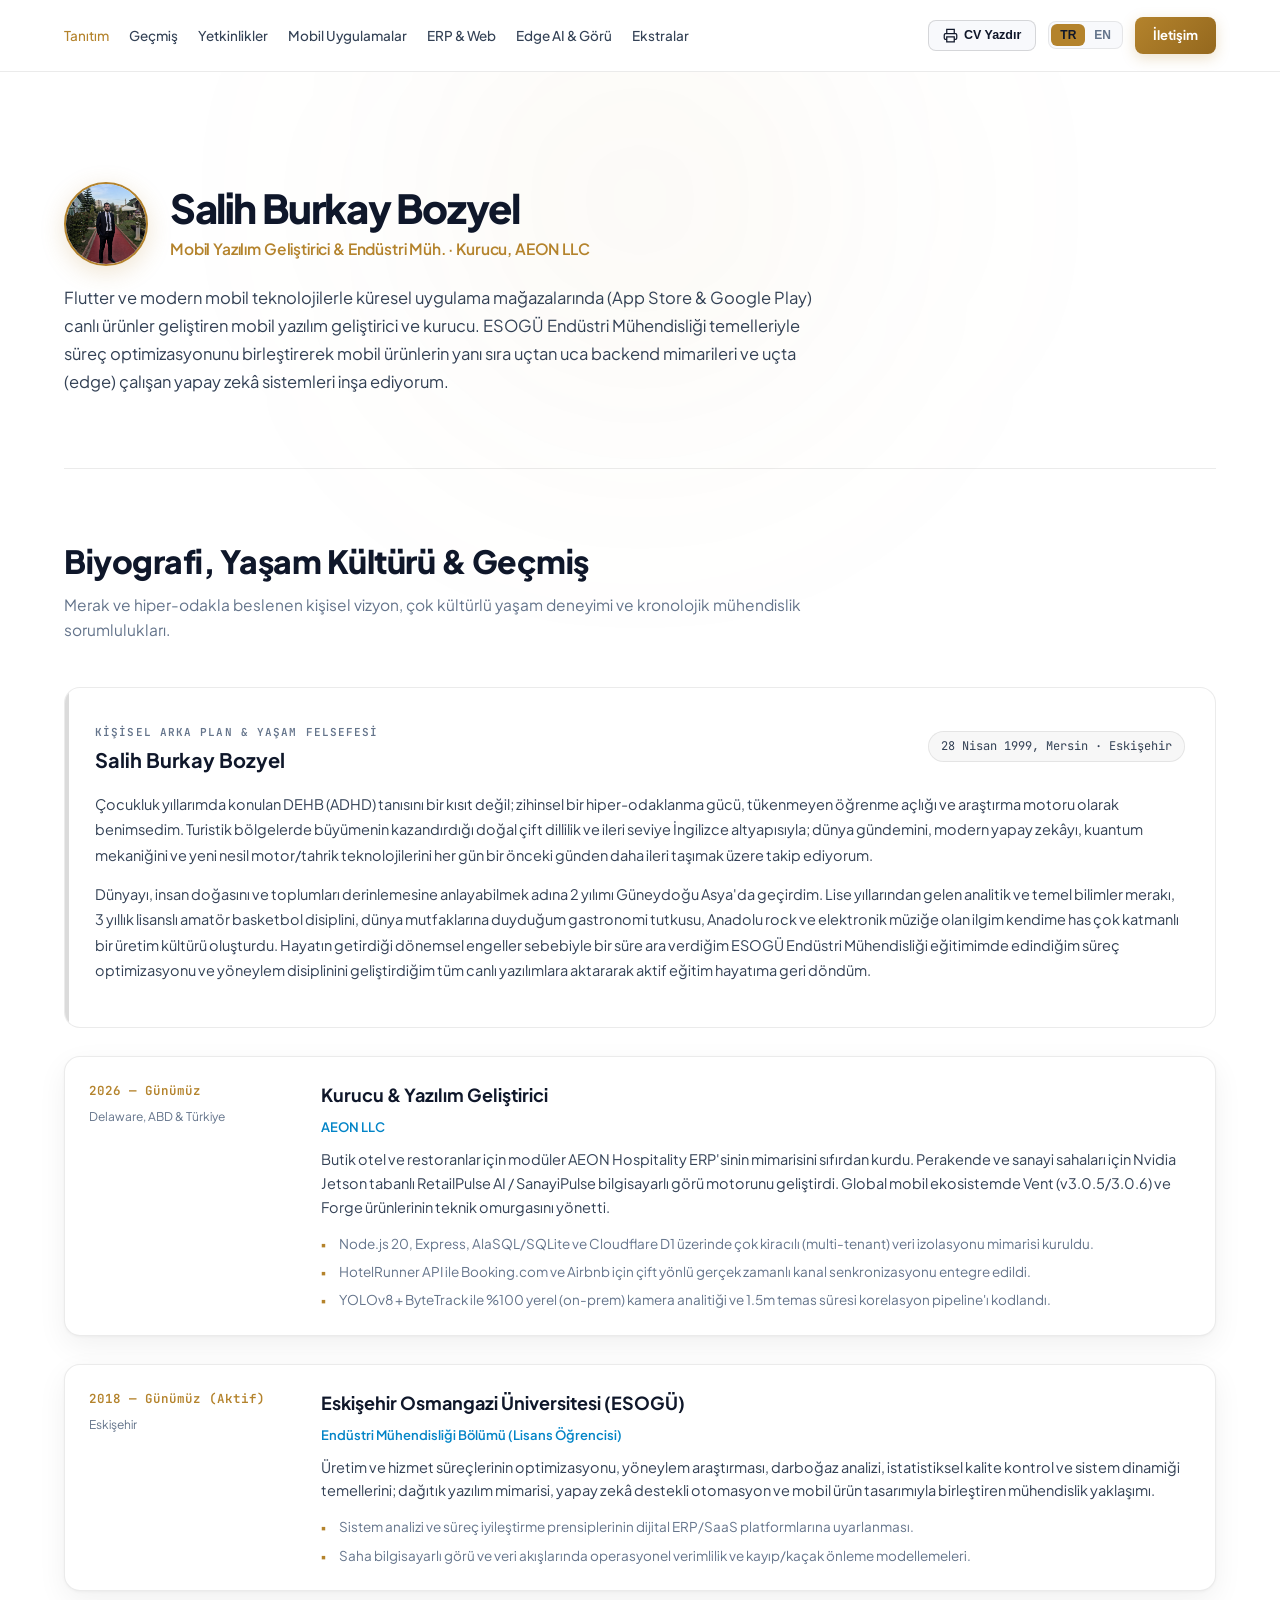
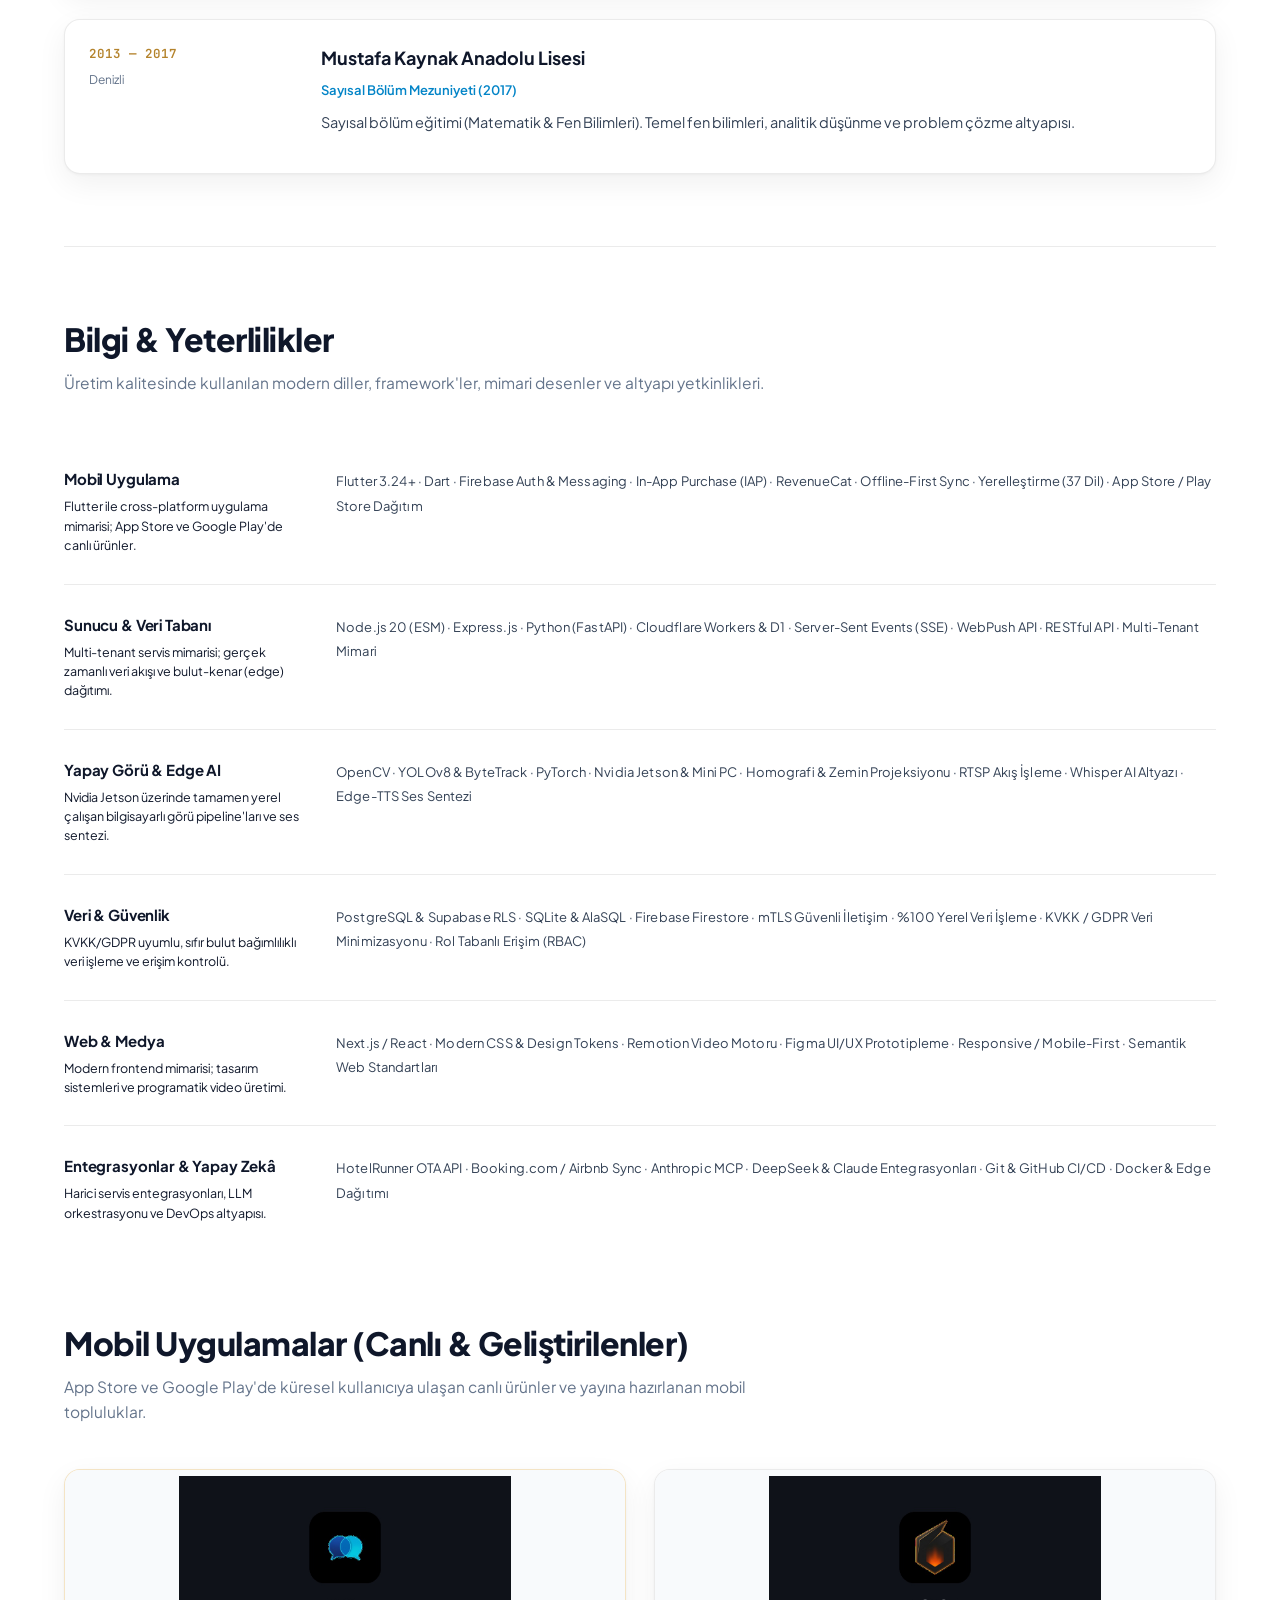
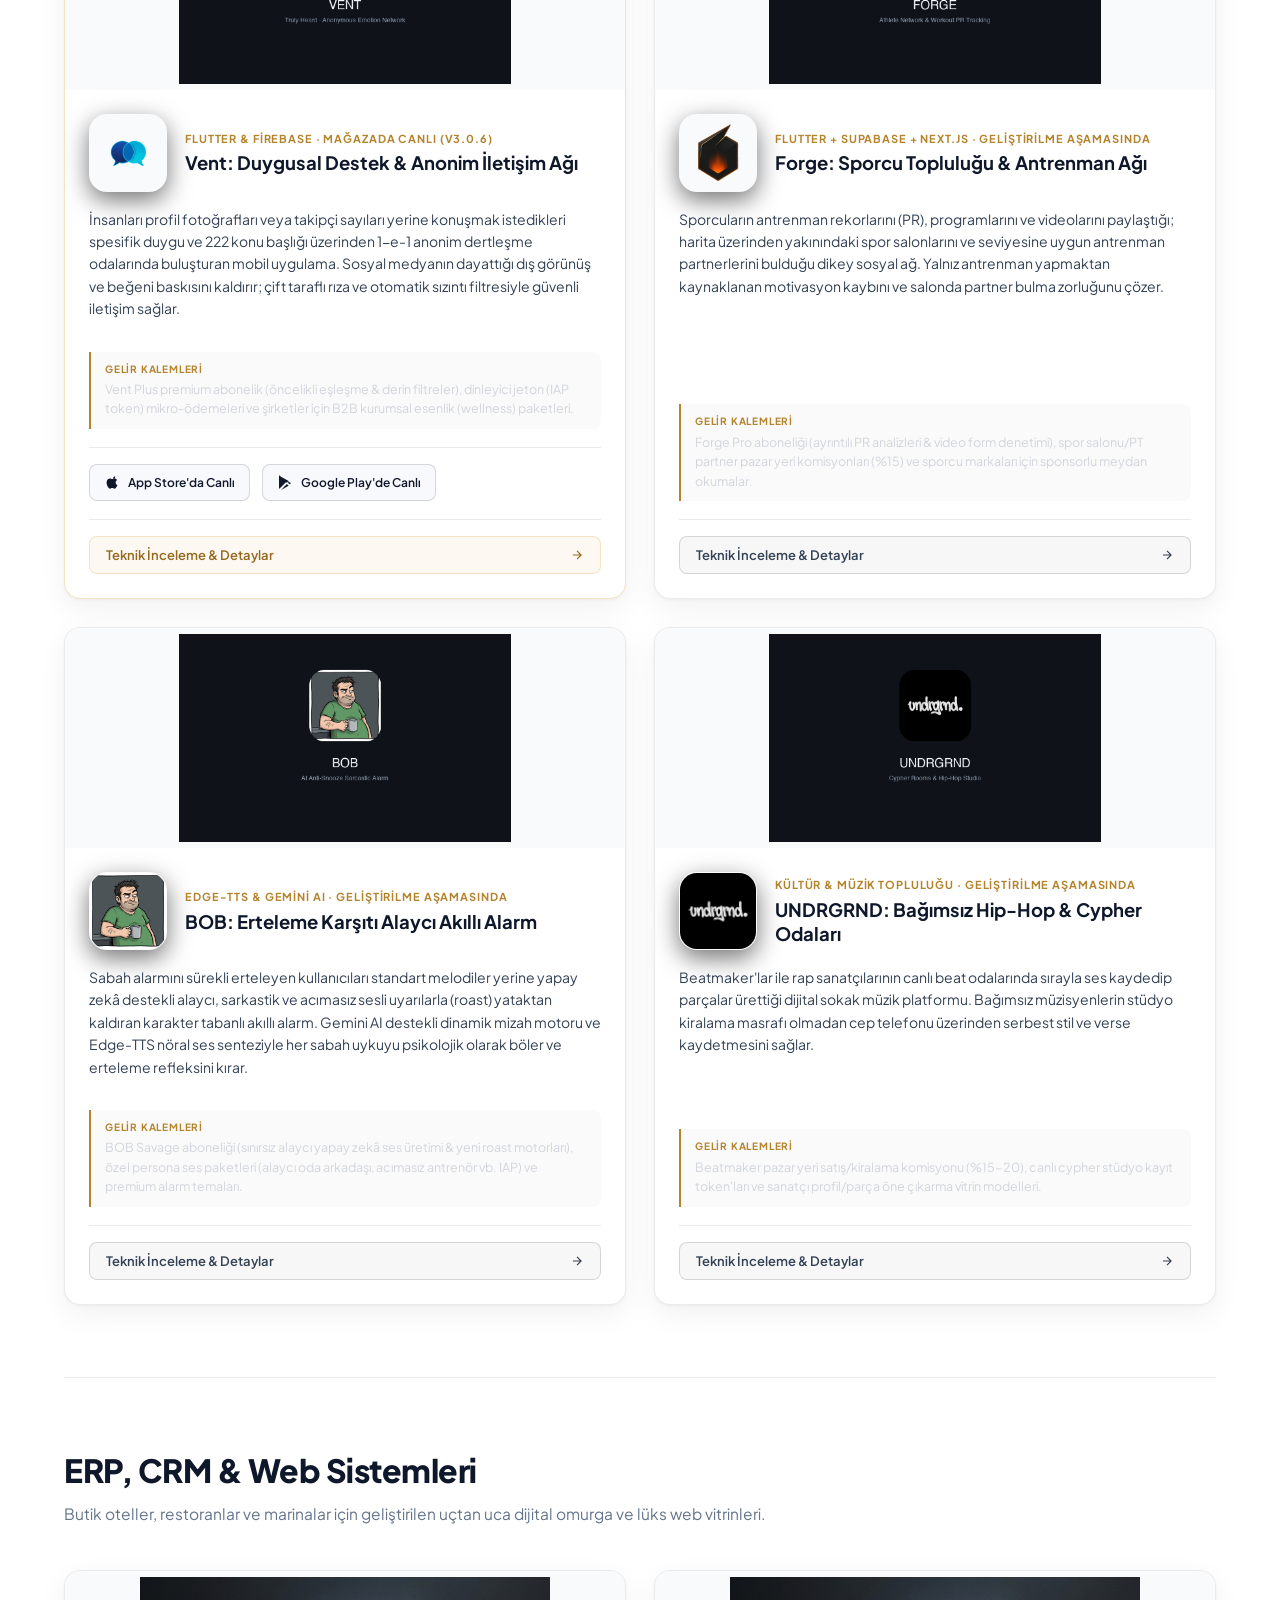
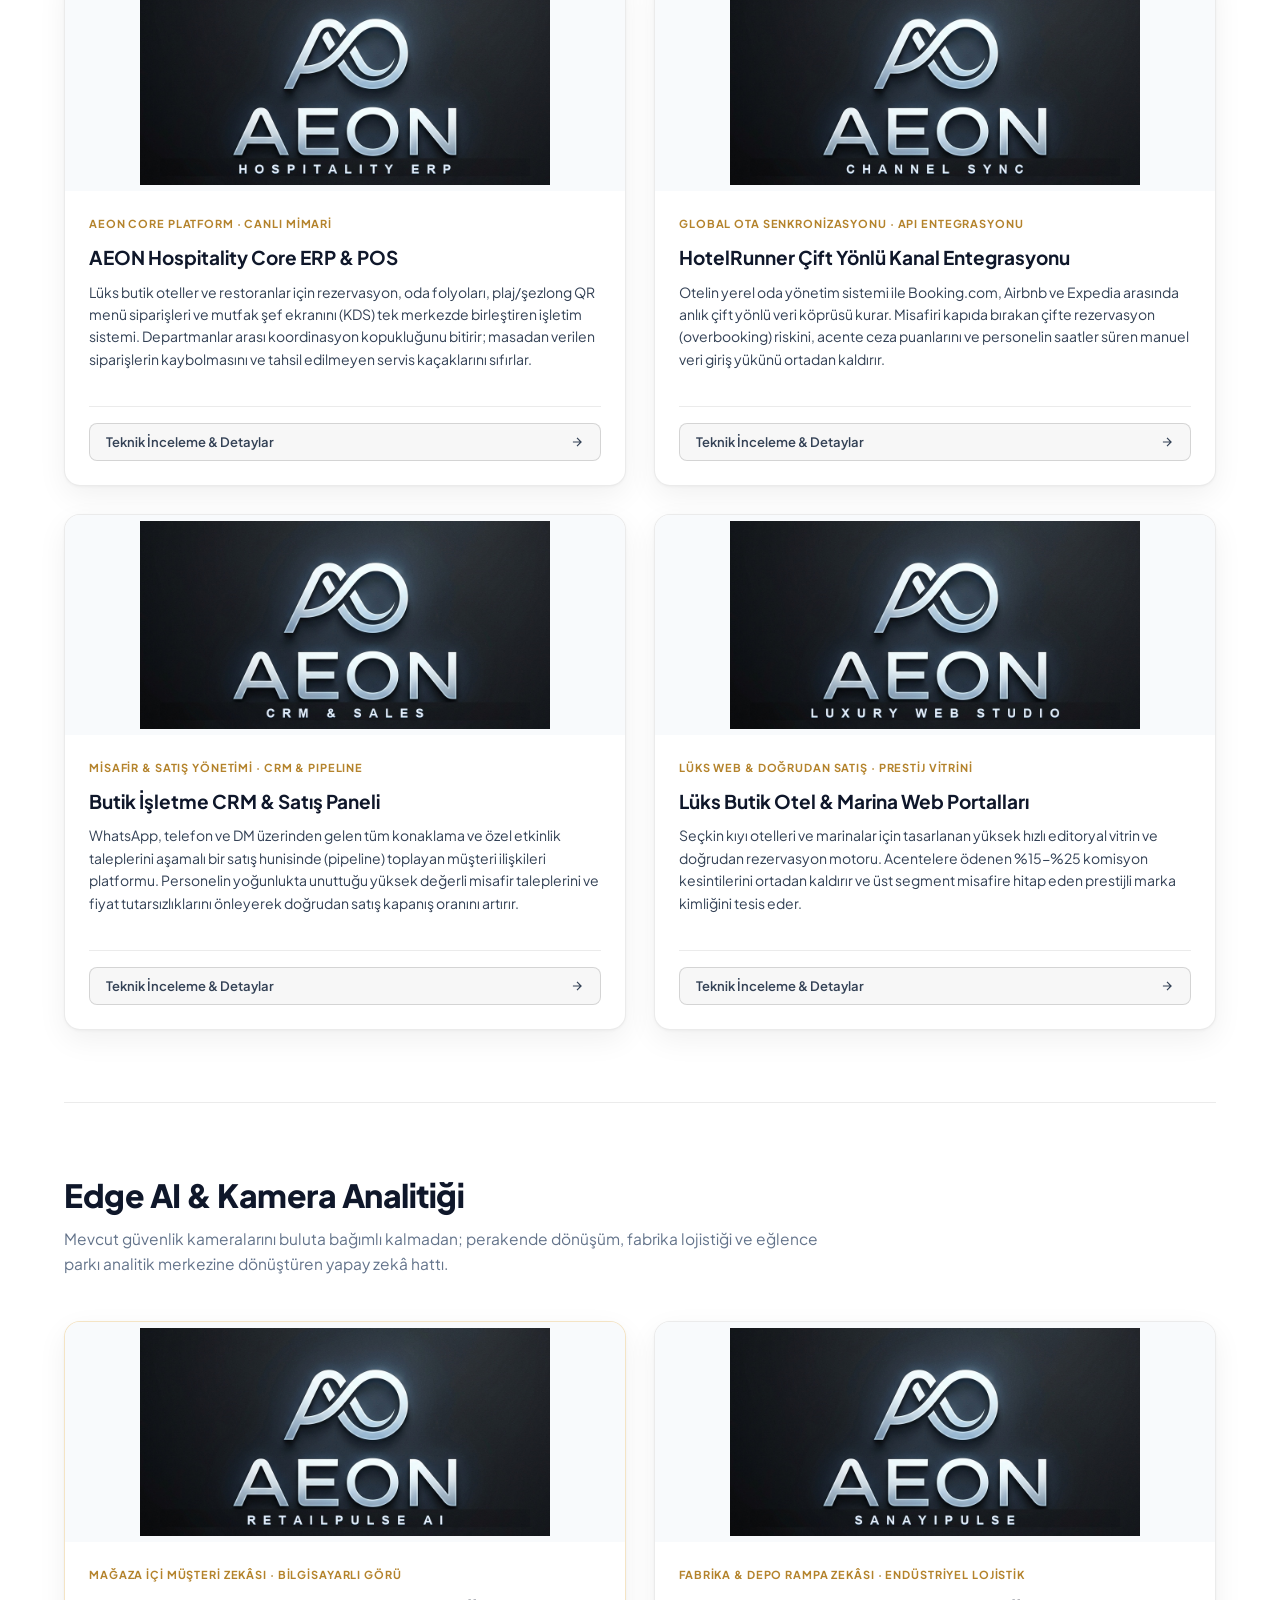
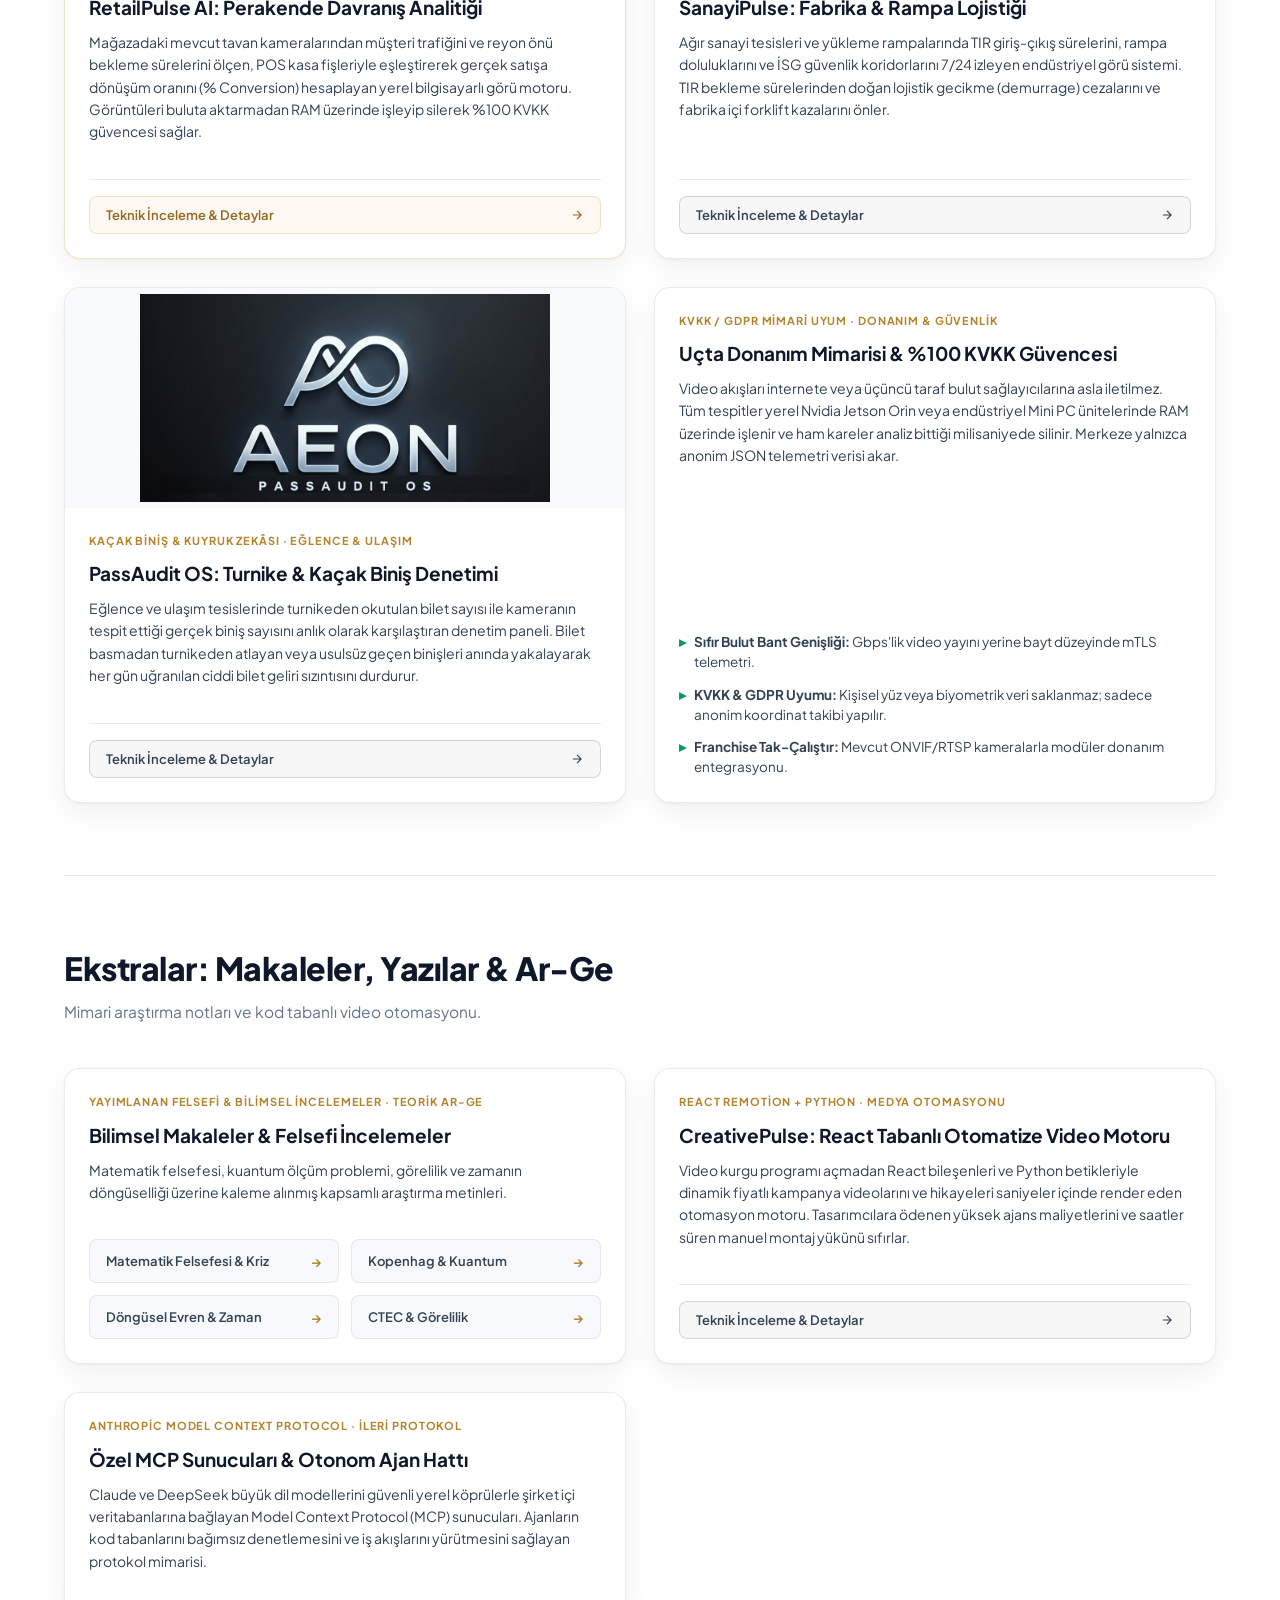
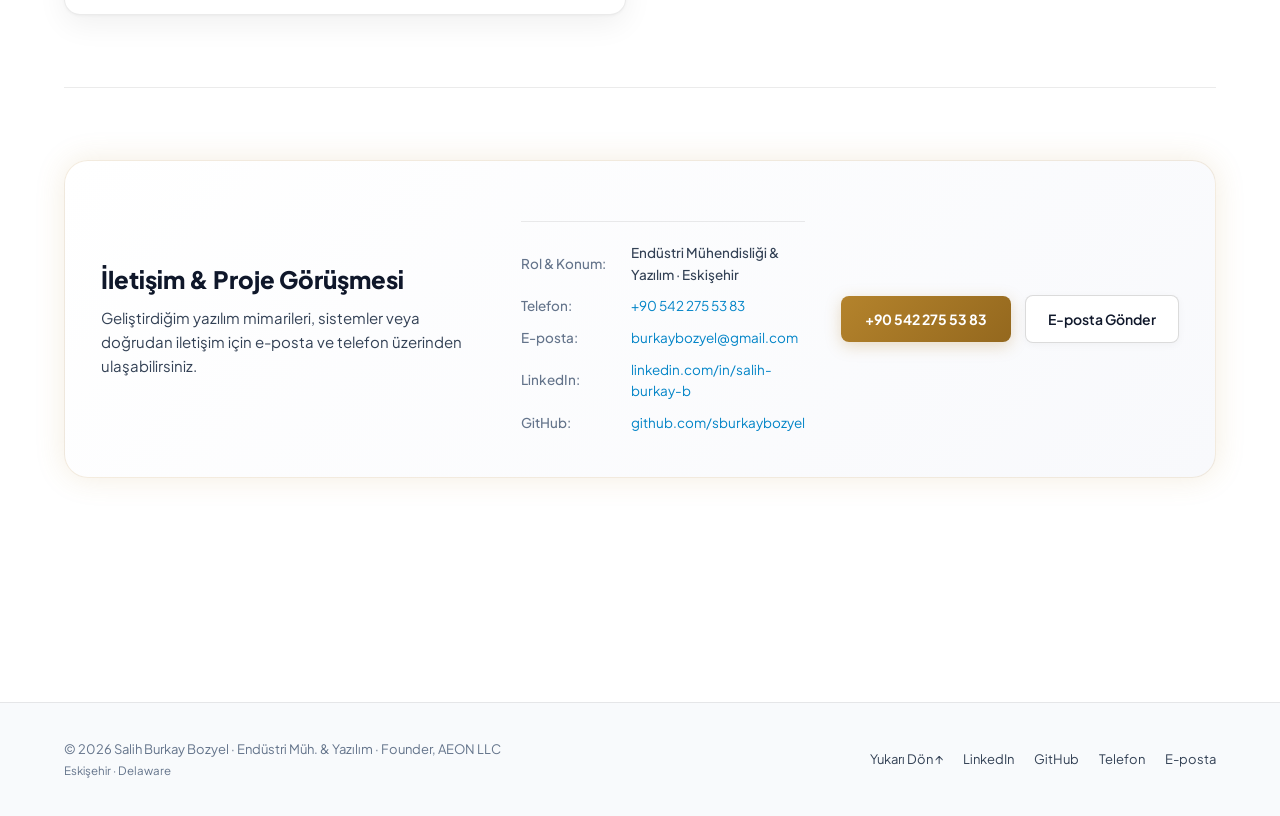
==== commit ec3aac7e: "fix(cv): simplify high school entry to pure science track education" ====
--- a/index.html
+++ b/index.html
@@ -106,7 +106,7 @@
           Çocukluk yıllarımda konulan DEHB (ADHD) tanısını bir kısıt değil; zihinsel bir hiper-odaklanma gücü, tükenmeyen öğrenme açlığı ve araştırma motoru olarak benimsedim. Turistik bölgelerde büyümenin kazandırdığı doğal çift dillilik ve ileri seviye İngilizce altyapısıyla; dünya gündemini, modern yapay zekâyı, kuantum mekaniğini ve yeni nesil motor/tahrik teknolojilerini her gün bir önceki günden daha ileri taşımak üzere takip ediyorum.
         </p>
         <p class="bio-text" data-i18n="bioPara2">
-          Dünyayı, insan doğasını ve toplumları derinlemesine anlayabilmek adına 2 yılımı Güneydoğu Asya'da geçirdim. Lise yıllarımda organize ettiğim 8 büyük konser ve kültür etkinliğinin getirdiği operasyonel refleks, 3 yıllık lisanslı amatör basketbol disiplini, dünya mutfaklarına duyduğum gastronomi tutkusu, Anadolu rock ve elektronik müziğe olan ilgim kendime has çok katmanlı bir üretim kültürü oluşturdu. Hayatın getirdiği dönemsel engeller sebebiyle bir süre ara verdiğim ESOGÜ Endüstri Mühendisliği eğitimimde edindiğim süreç optimizasyonu ve yöneylem disiplinini geliştirdiğim tüm canlı yazılımlara aktararak aktif eğitim hayatıma geri döndüm.
+          Dünyayı, insan doğasını ve toplumları derinlemesine anlayabilmek adına 2 yılımı Güneydoğu Asya'da geçirdim. Lise yıllarından gelen analitik ve temel bilimler merakı, 3 yıllık lisanslı amatör basketbol disiplini, dünya mutfaklarına duyduğum gastronomi tutkusu, Anadolu rock ve elektronik müziğe olan ilgim kendime has çok katmanlı bir üretim kültürü oluşturdu. Hayatın getirdiği dönemsel engeller sebebiyle bir süre ara verdiğim ESOGÜ Endüstri Mühendisliği eğitimimde edindiğim süreç optimizasyonu ve yöneylem disiplinini geliştirdiğim tüm canlı yazılımlara aktararak aktif eğitim hayatıma geri döndüm.
         </p>
 
       </div>
@@ -165,10 +165,10 @@
           <div class="cv-content">
             <div class="cv-role-wrap">
               <h3 class="cv-role" data-i18n="cvRoleHs">Mustafa Kaynak Anadolu Lisesi</h3>
-              <span class="cv-company" data-i18n="cvCompHs">Sayısal Bölüm Mezuniyeti (2017) · 8 Konser Direktörlüğü</span>
+              <span class="cv-company" data-i18n="cvCompHs">Sayısal Bölüm Mezuniyeti (2017)</span>
             </div>
             <p class="cv-desc" data-i18n="expEduDesc">
-              Sayısal bölüm eğitimi süresince 8 büyük konser ve kültür etkinliğinin uçtan uca organizasyon, sanatçı iletişimi ve biletleme operasyonlarını yönetti. 3 yıl lisanslı amatör basketbol oynadı; analitik düşünceyi yaratıcı organizasyon liderliğiyle birleştirdi.
+              Sayısal bölüm eğitimi (Matematik &amp; Fen Bilimleri). Temel fen bilimleri, analitik düşünme ve problem çözme altyapısı.
             </p>
           </div>
         </div>
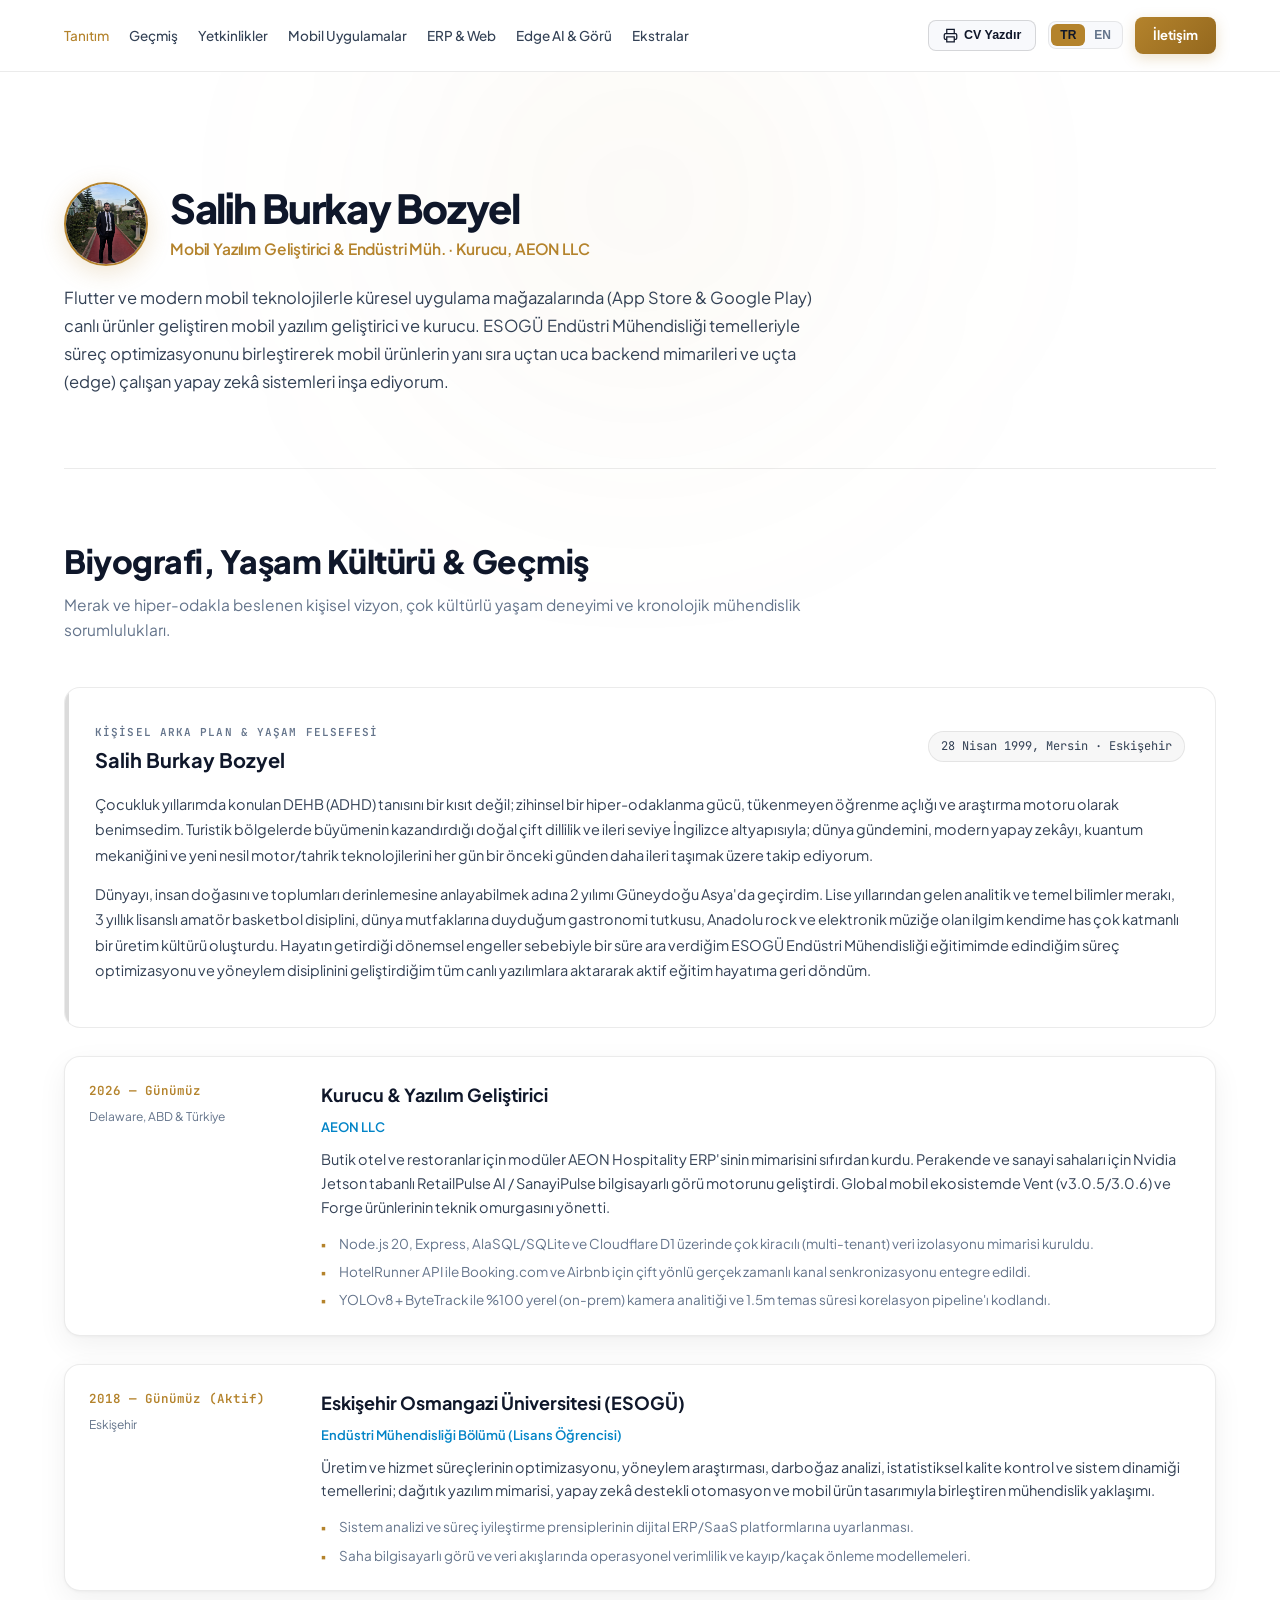
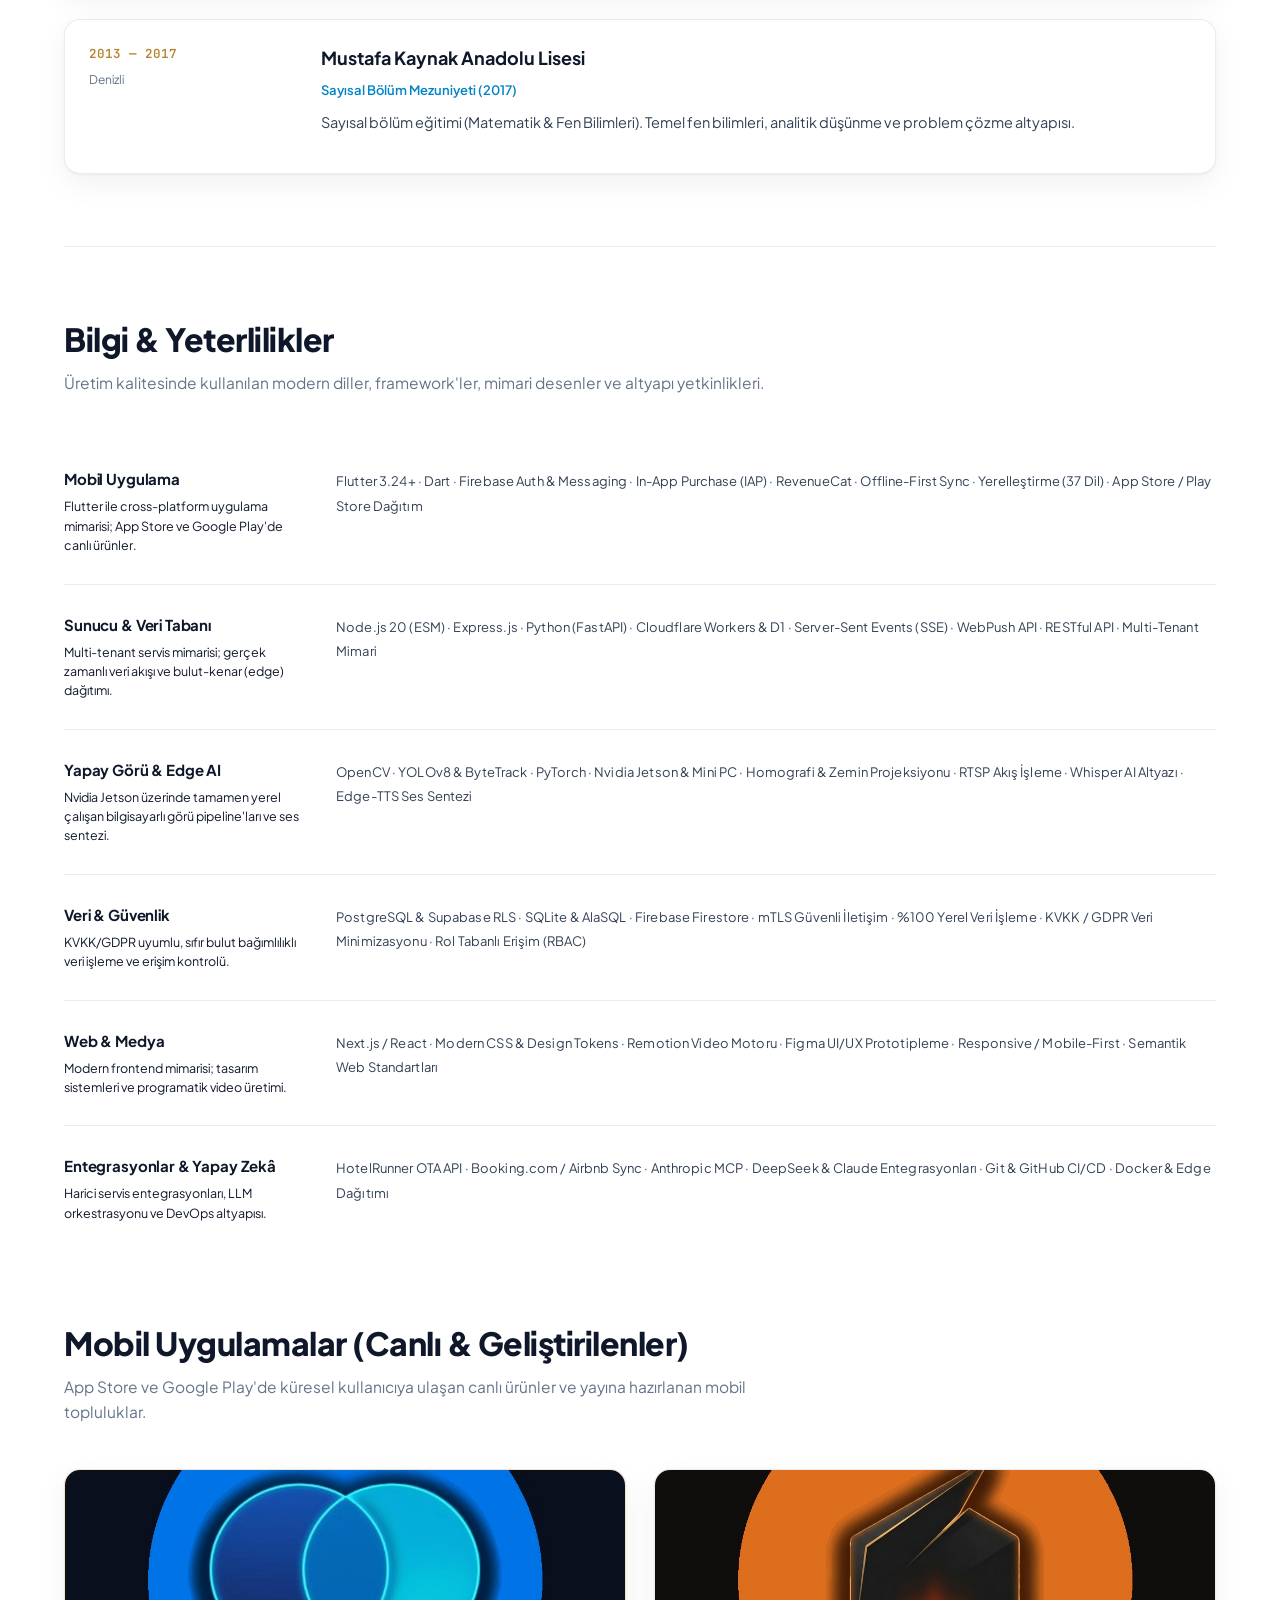
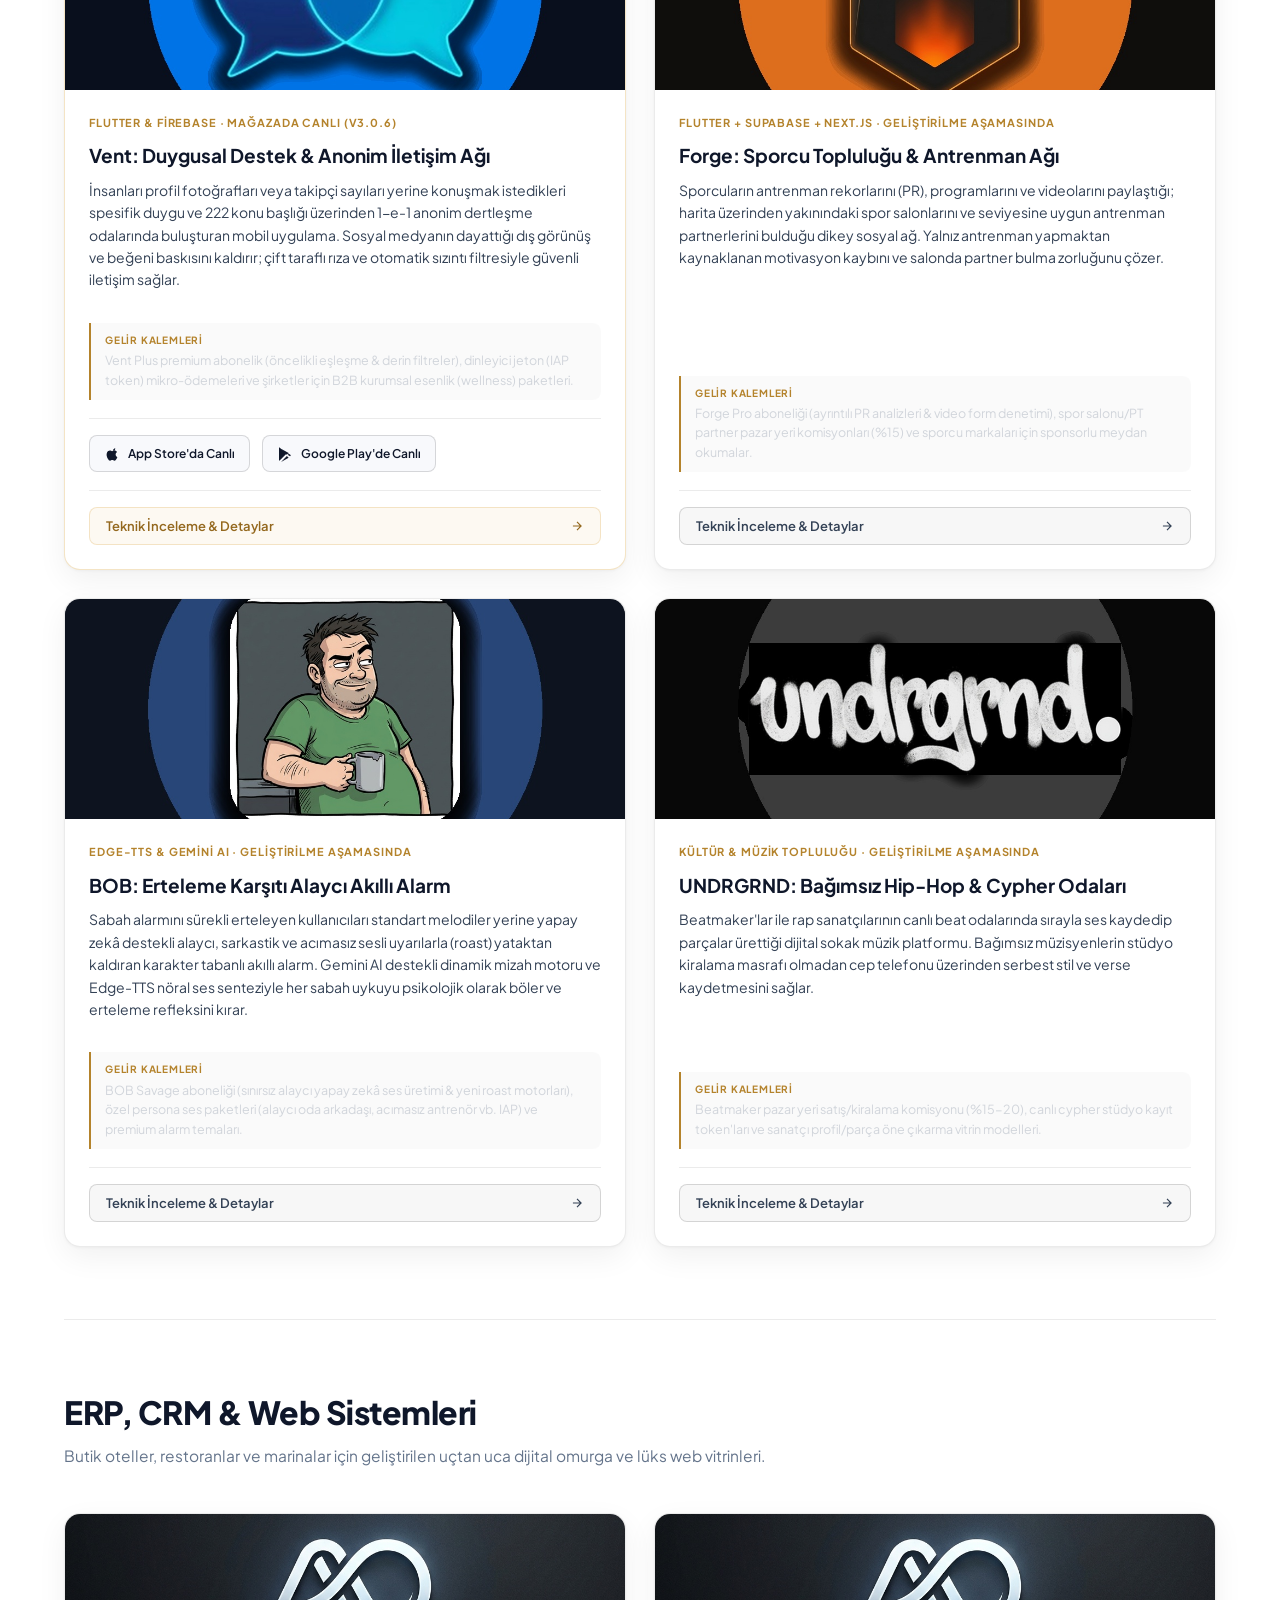
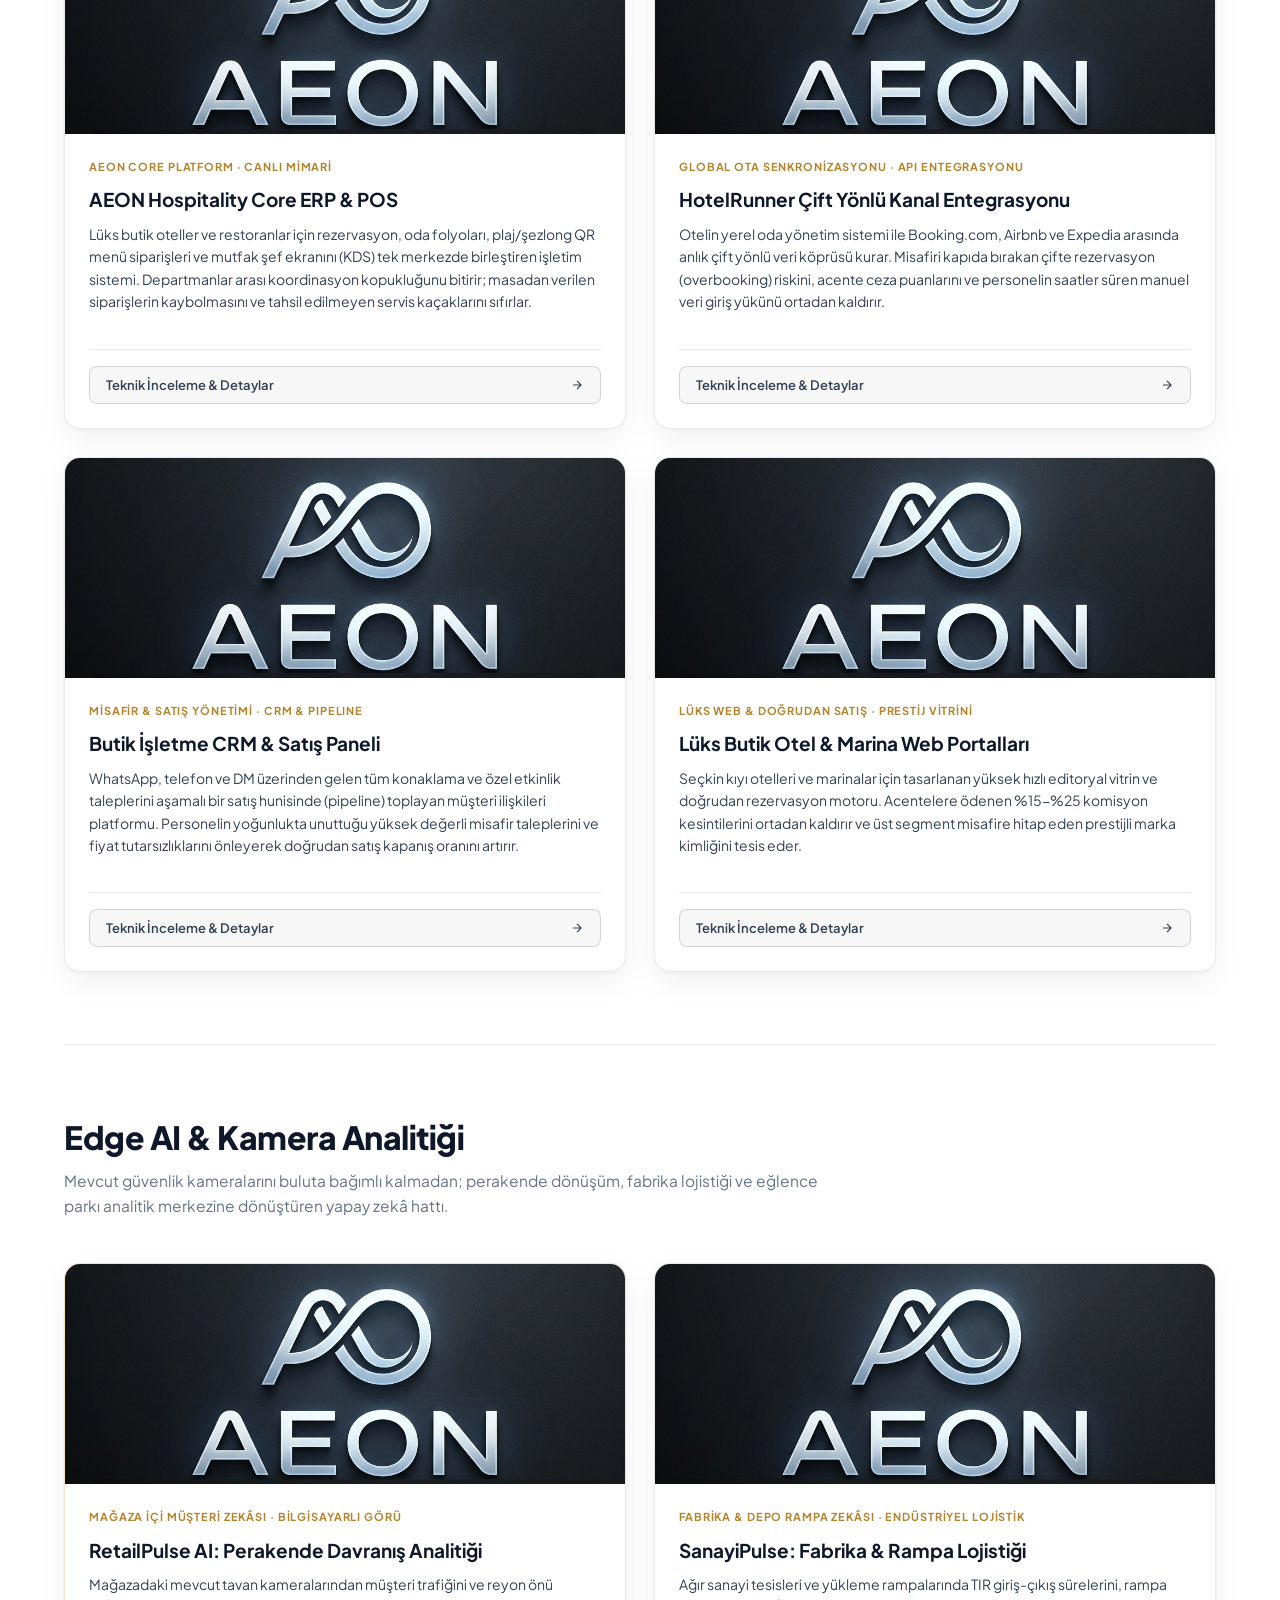
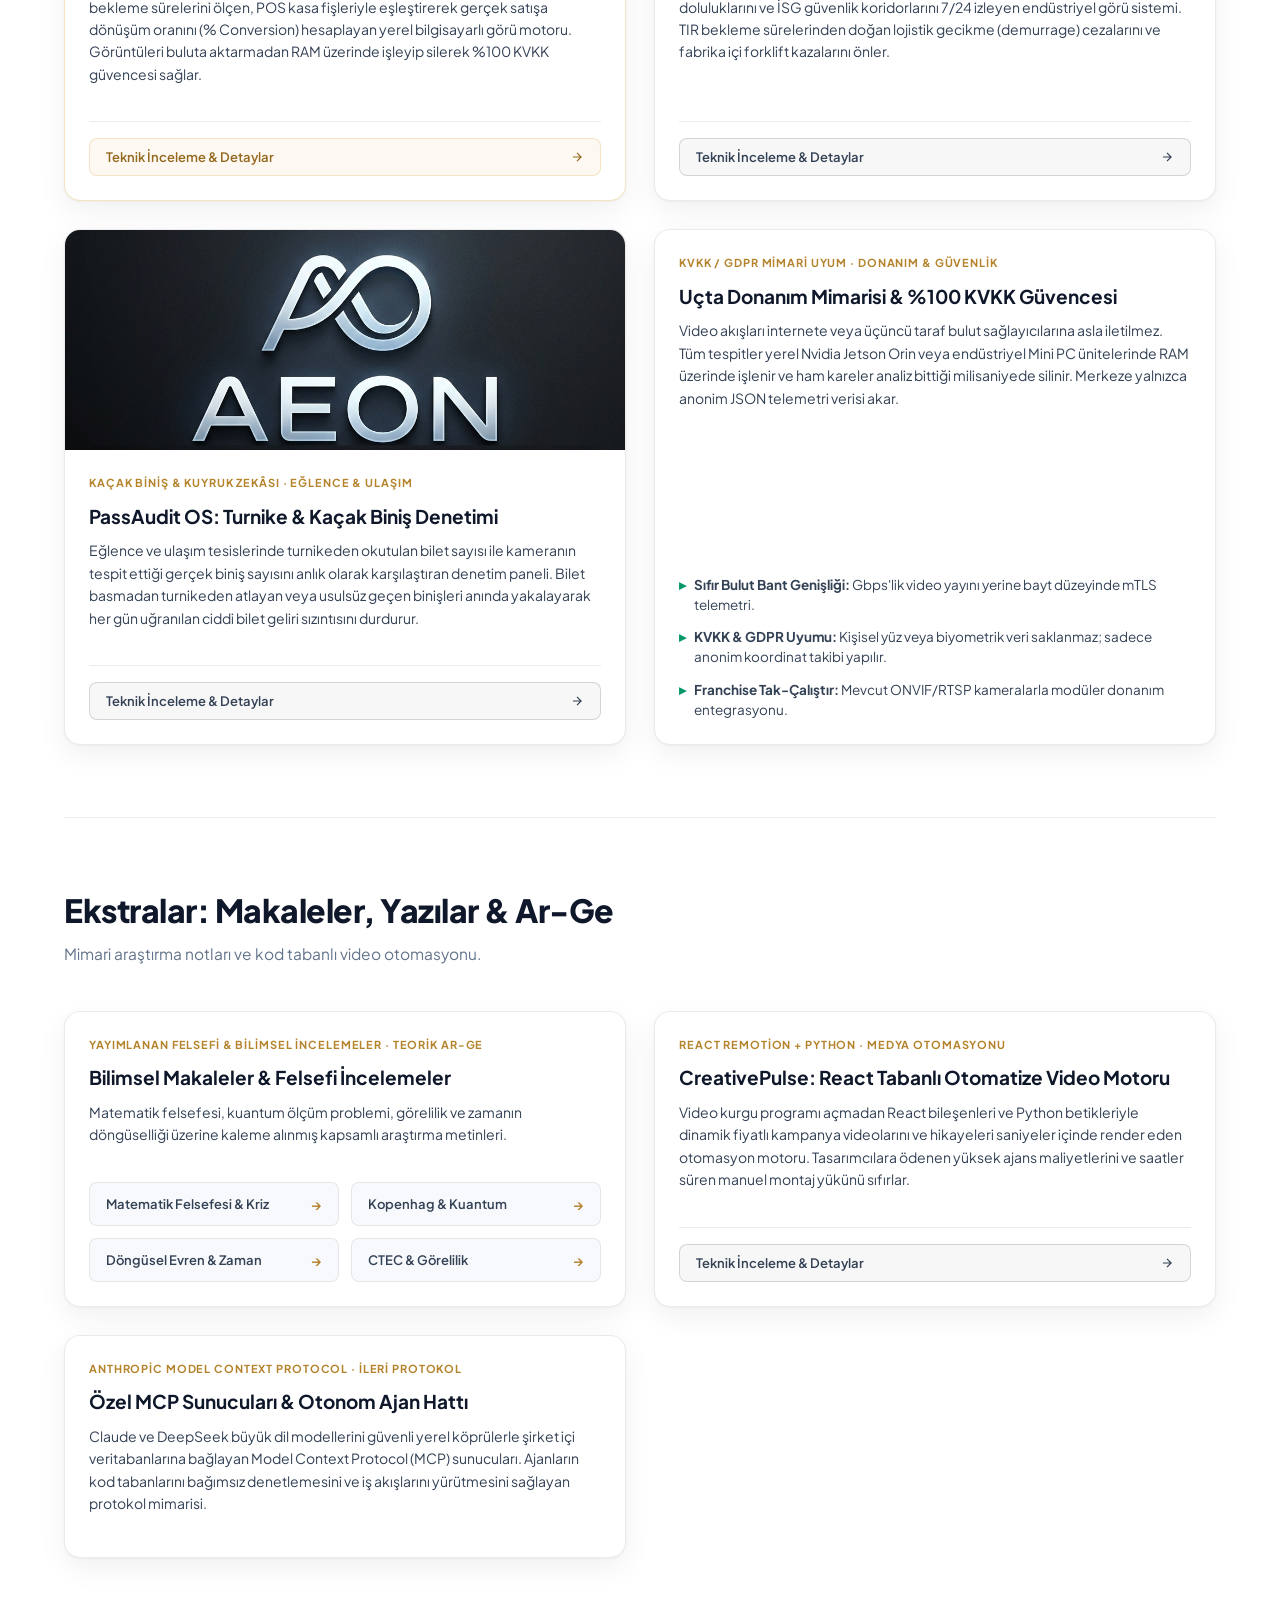
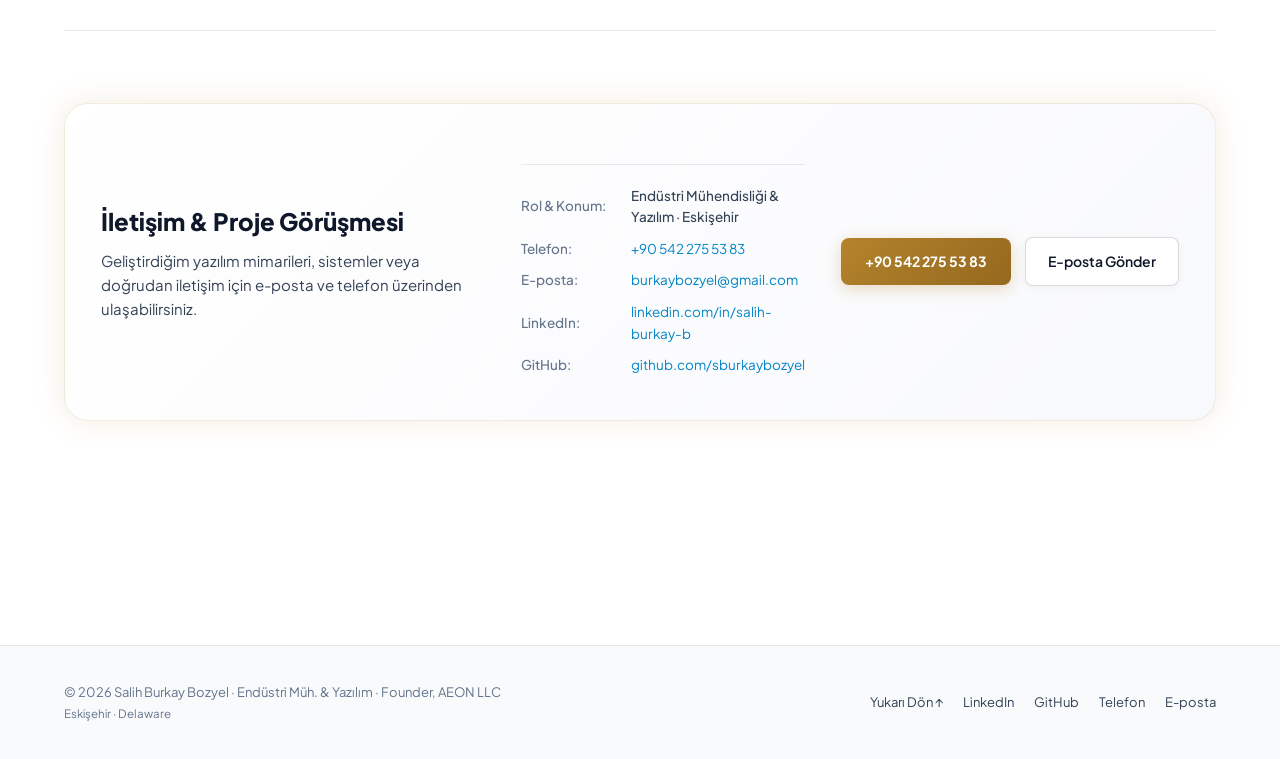
==== commit d1e8a976: "fix(showcase): display large app logos on card covers and remove small body logos" ====
--- a/index.html
+++ b/index.html
@@ -298,13 +298,8 @@
             <img src="assets/brand-cards/vent-cover.jpg" alt="Vent Mobil Uygulama">
           </div>
           <div class="card-body">
-            <div class="app-card-header">
-              <img src="assets/vent/vent-logo.png" alt="Vent Logo" class="app-card-logo">
-              <div class="app-card-meta">
-                <div class="card-category" data-i18n="ventCat">Flutter & Firebase · MAĞAZADA CANLI (v3.0.6)</div>
-                <h3 class="card-heading" data-i18n="ventHead">Vent: Duygusal Destek & Anonim İletişim Ağı</h3>
-              </div>
-            </div>
+            <div class="card-category" data-i18n="ventCat">Flutter & Firebase · MAĞAZADA CANLI (v3.0.6)</div>
+            <h3 class="card-heading" data-i18n="ventHead">Vent: Duygusal Destek & Anonim İletişim Ağı</h3>
             <p class="card-summary" data-i18n="ventSum">İnsanları profil fotoğrafları veya takipçi sayıları yerine konuşmak istedikleri spesifik duygu ve 222 konu başlığı üzerinden 1-e-1 anonim dertleşme odalarında buluşturan mobil uygulama. Sosyal medyanın dayattığı dış görünüş ve beğeni baskısını kaldırır; çift taraflı rıza ve otomatik sızıntı filtresiyle güvenli iletişim sağlar.</p>
             <div class="card-monetization">
               <span class="mono-label">Gelir Kalemleri</span>
@@ -335,13 +330,8 @@
             <img src="assets/brand-cards/forge-cover.jpg" alt="Forge Antrenman Ağı">
           </div>
           <div class="card-body">
-            <div class="app-card-header">
-              <img src="assets/forge/forge-logo.png" alt="Forge Logo" class="app-card-logo">
-              <div class="app-card-meta">
-                <div class="card-category" data-i18n="forgeCat">Flutter + Supabase + Next.js · GELİŞTİRİLME AŞAMASINDA</div>
-                <h3 class="card-heading" data-i18n="forgeHead">Forge: Sporcu Topluluğu & Antrenman Ağı</h3>
-              </div>
-            </div>
+            <div class="card-category" data-i18n="forgeCat">Flutter + Supabase + Next.js · GELİŞTİRİLME AŞAMASINDA</div>
+            <h3 class="card-heading" data-i18n="forgeHead">Forge: Sporcu Topluluğu & Antrenman Ağı</h3>
             <p class="card-summary" data-i18n="forgeSum">Sporcuların antrenman rekorlarını (PR), programlarını ve videolarını paylaştığı; harita üzerinden yakınındaki spor salonlarını ve seviyesine uygun antrenman partnerlerini bulduğu dikey sosyal ağ. Yalnız antrenman yapmaktan kaynaklanan motivasyon kaybını ve salonda partner bulma zorluğunu çözer.</p>
             <div class="card-monetization">
               <span class="mono-label">Gelir Kalemleri</span>
@@ -362,13 +352,8 @@
             <img src="assets/brand-cards/bob-cover.jpg" alt="BOB Akıllı Alarm">
           </div>
           <div class="card-body">
-            <div class="app-card-header">
-              <img src="assets/bob/bob-sarcastic.png" alt="BOB Logo" class="app-card-logo">
-              <div class="app-card-meta">
-                <div class="card-category" data-i18n="bobCat">Edge-TTS & Gemini AI · GELİŞTİRİLME AŞAMASINDA</div>
-                <h3 class="card-heading" data-i18n="bobHead">BOB: Erteleme Karşıtı Alaycı Akıllı Alarm</h3>
-              </div>
-            </div>
+            <div class="card-category" data-i18n="bobCat">Edge-TTS & Gemini AI · GELİŞTİRİLME AŞAMASINDA</div>
+            <h3 class="card-heading" data-i18n="bobHead">BOB: Erteleme Karşıtı Alaycı Akıllı Alarm</h3>
             <p class="card-summary" data-i18n="bobSum">Sabah alarmını sürekli erteleyen kullanıcıları standart melodiler yerine yapay zekâ destekli alaycı, sarkastik ve acımasız sesli uyarılarla (roast) yataktan kaldıran karakter tabanlı akıllı alarm. Gemini AI destekli dinamik mizah motoru ve Edge-TTS nöral ses senteziyle her sabah uykuyu psikolojik olarak böler ve erteleme refleksini kırar.</p>
             <div class="card-monetization">
               <span class="mono-label">Gelir Kalemleri</span>
@@ -389,13 +374,8 @@
             <img src="assets/brand-cards/undrgrnd-cover.jpg" alt="UNDRGRND Müzik Topluluğu">
           </div>
           <div class="card-body">
-            <div class="app-card-header">
-              <img src="assets/undrgrnd/undrgrnd-logo.png" alt="UNDRGRND Logo" class="app-card-logo">
-              <div class="app-card-meta">
-                <div class="card-category" data-i18n="undCat">Kültür & Müzik Topluluğu · GELİŞTİRİLME AŞAMASINDA</div>
-                <h3 class="card-heading" data-i18n="undHead">UNDRGRND: Bağımsız Müzik & Sahne Odaları</h3>
-              </div>
-            </div>
+            <div class="card-category" data-i18n="undCat">Kültür & Müzik Topluluğu · GELİŞTİRİLME AŞAMASINDA</div>
+            <h3 class="card-heading" data-i18n="undHead">UNDRGRND: Bağımsız Müzik & Sahne Odaları</h3>
             <p class="card-summary" data-i18n="undSum">Beatmaker'lar ile bağımsız müzisyenlerin canlı odalarda sırayla ses kaydedip parçalar ürettiği dijital müzik platformu. Bağımsız müzisyenlerin stüdyo kiralama masrafı olmadan cep telefonu üzerinden serbest stil ve parça kaydetmesini sağlar.</p>
             <div class="card-monetization">
               <span class="mono-label">Gelir Kalemleri</span>
--- a/styles.css
+++ b/styles.css
@@ -865,8 +865,7 @@
 .card-media img {
   width: 100%;
   height: 100%;
-  object-fit: contain;
-  padding: 6px 14px;
+  object-fit: cover;
   transition: transform 0.35s ease;
 }
 
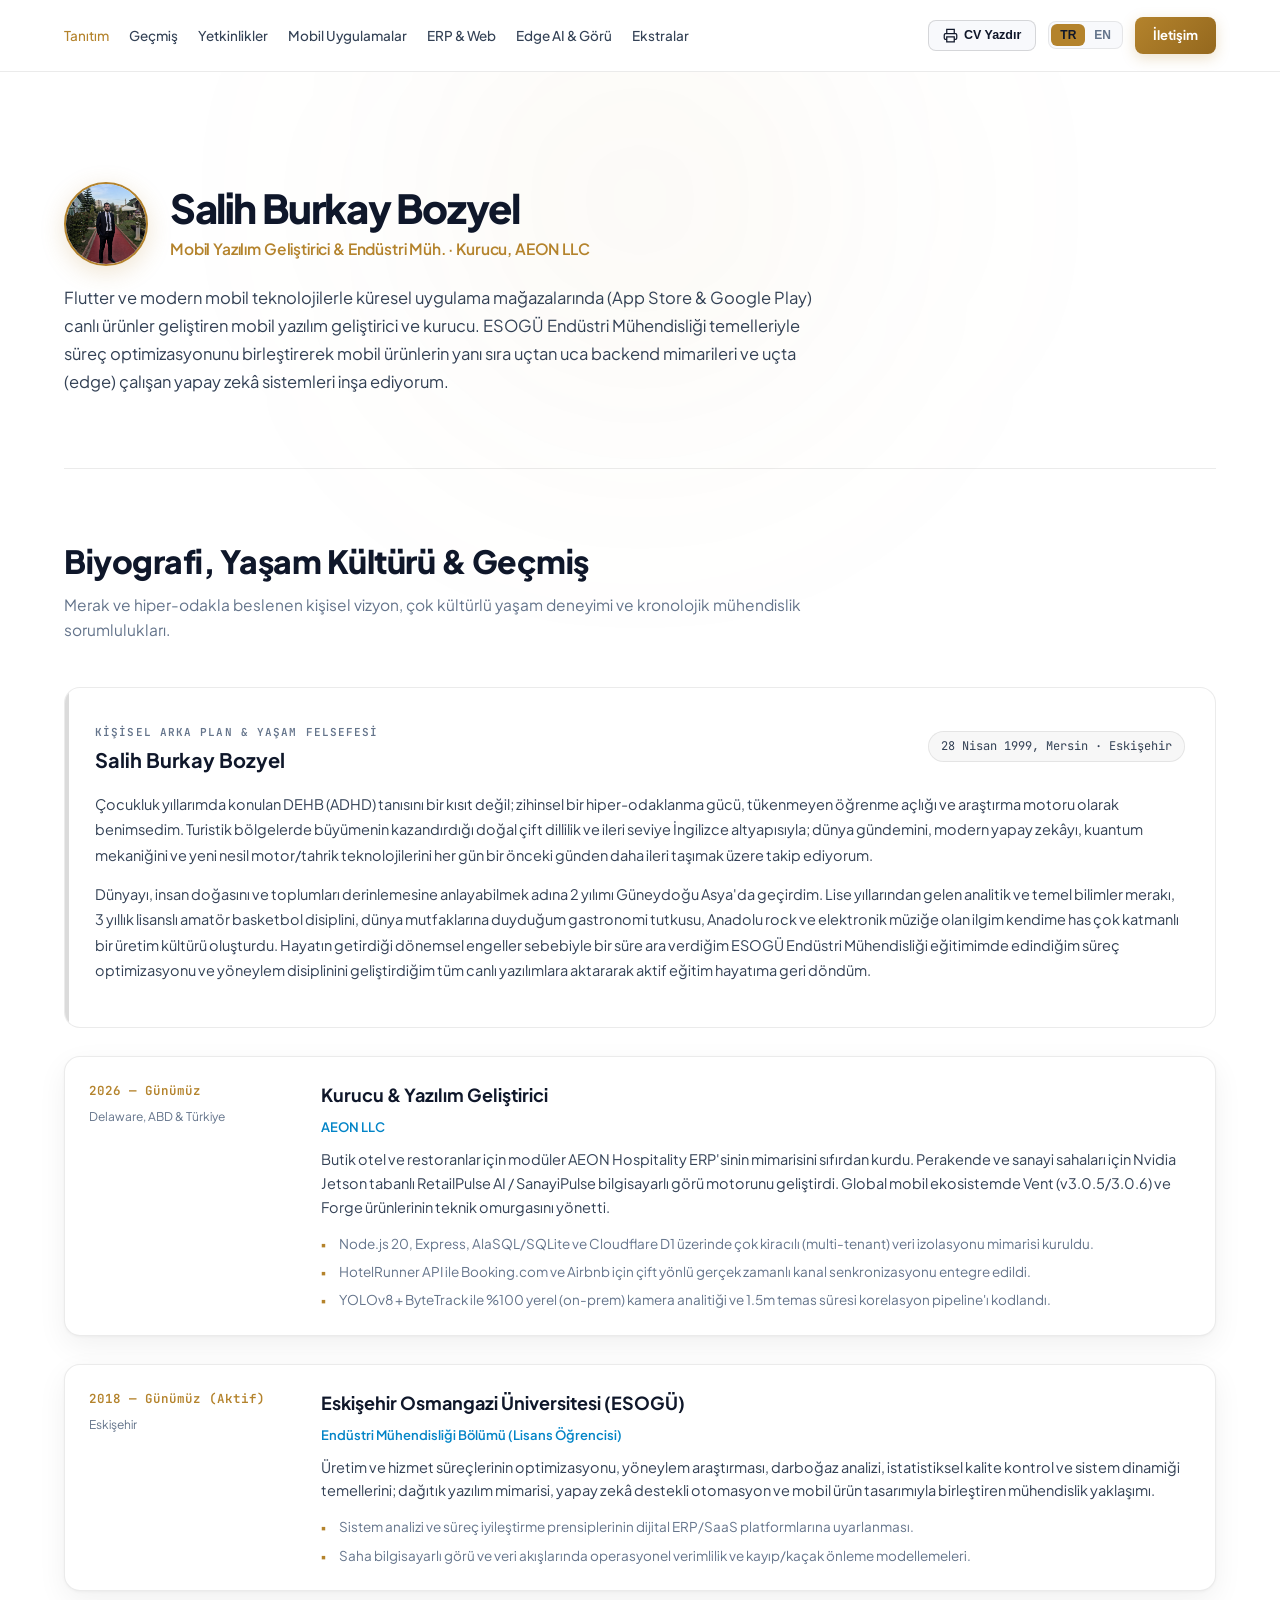
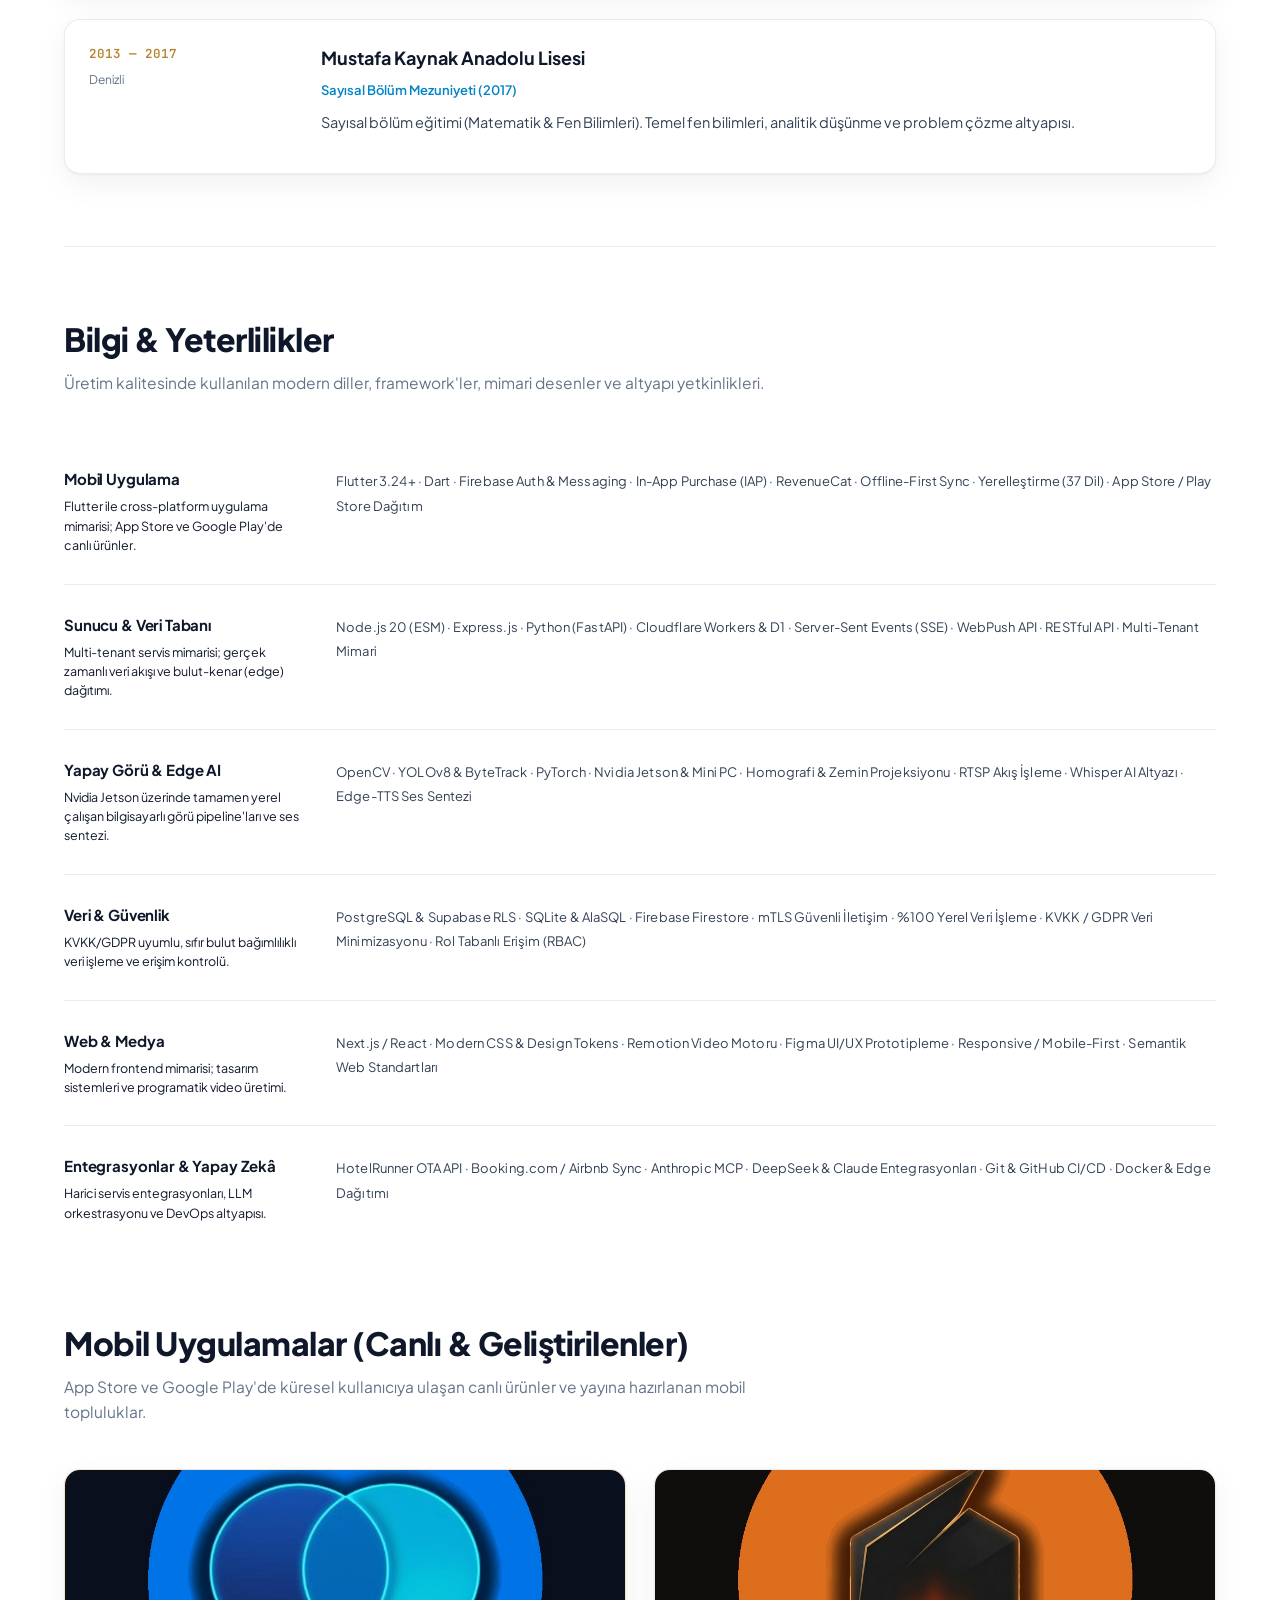
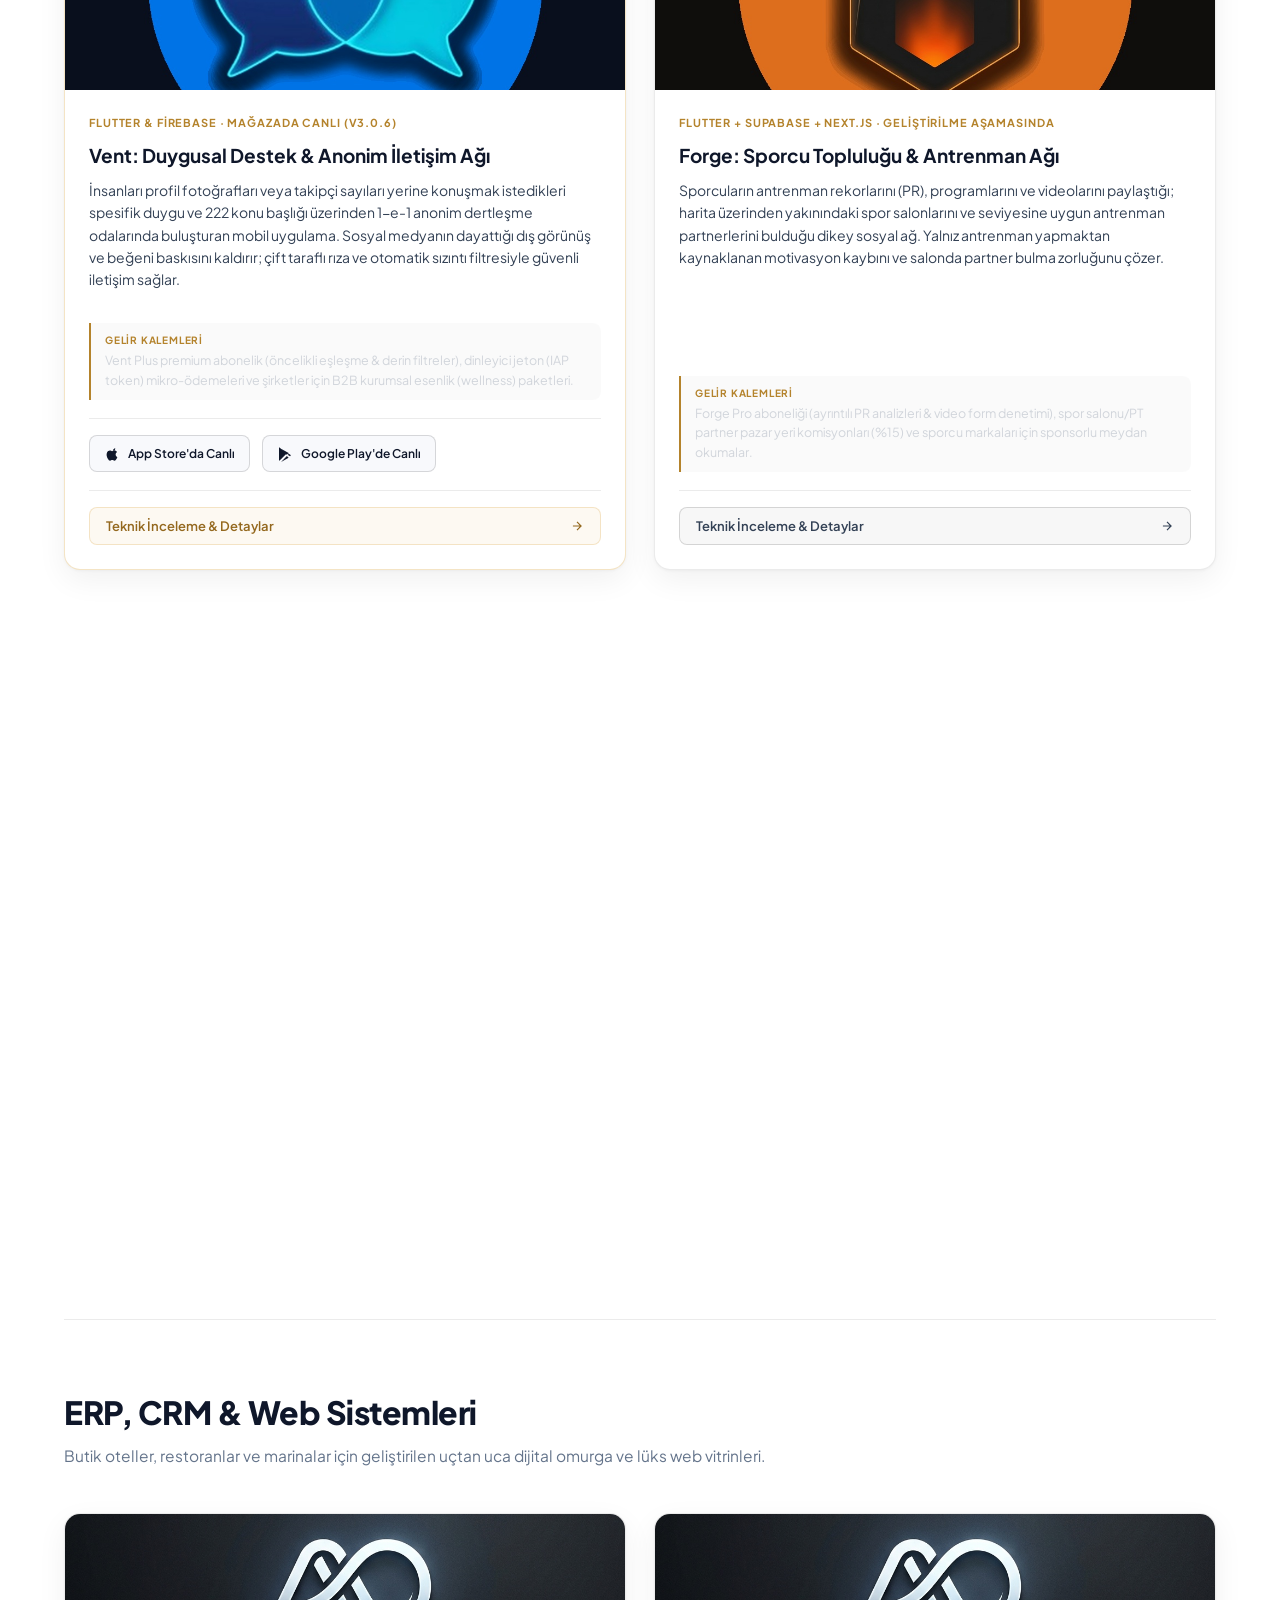
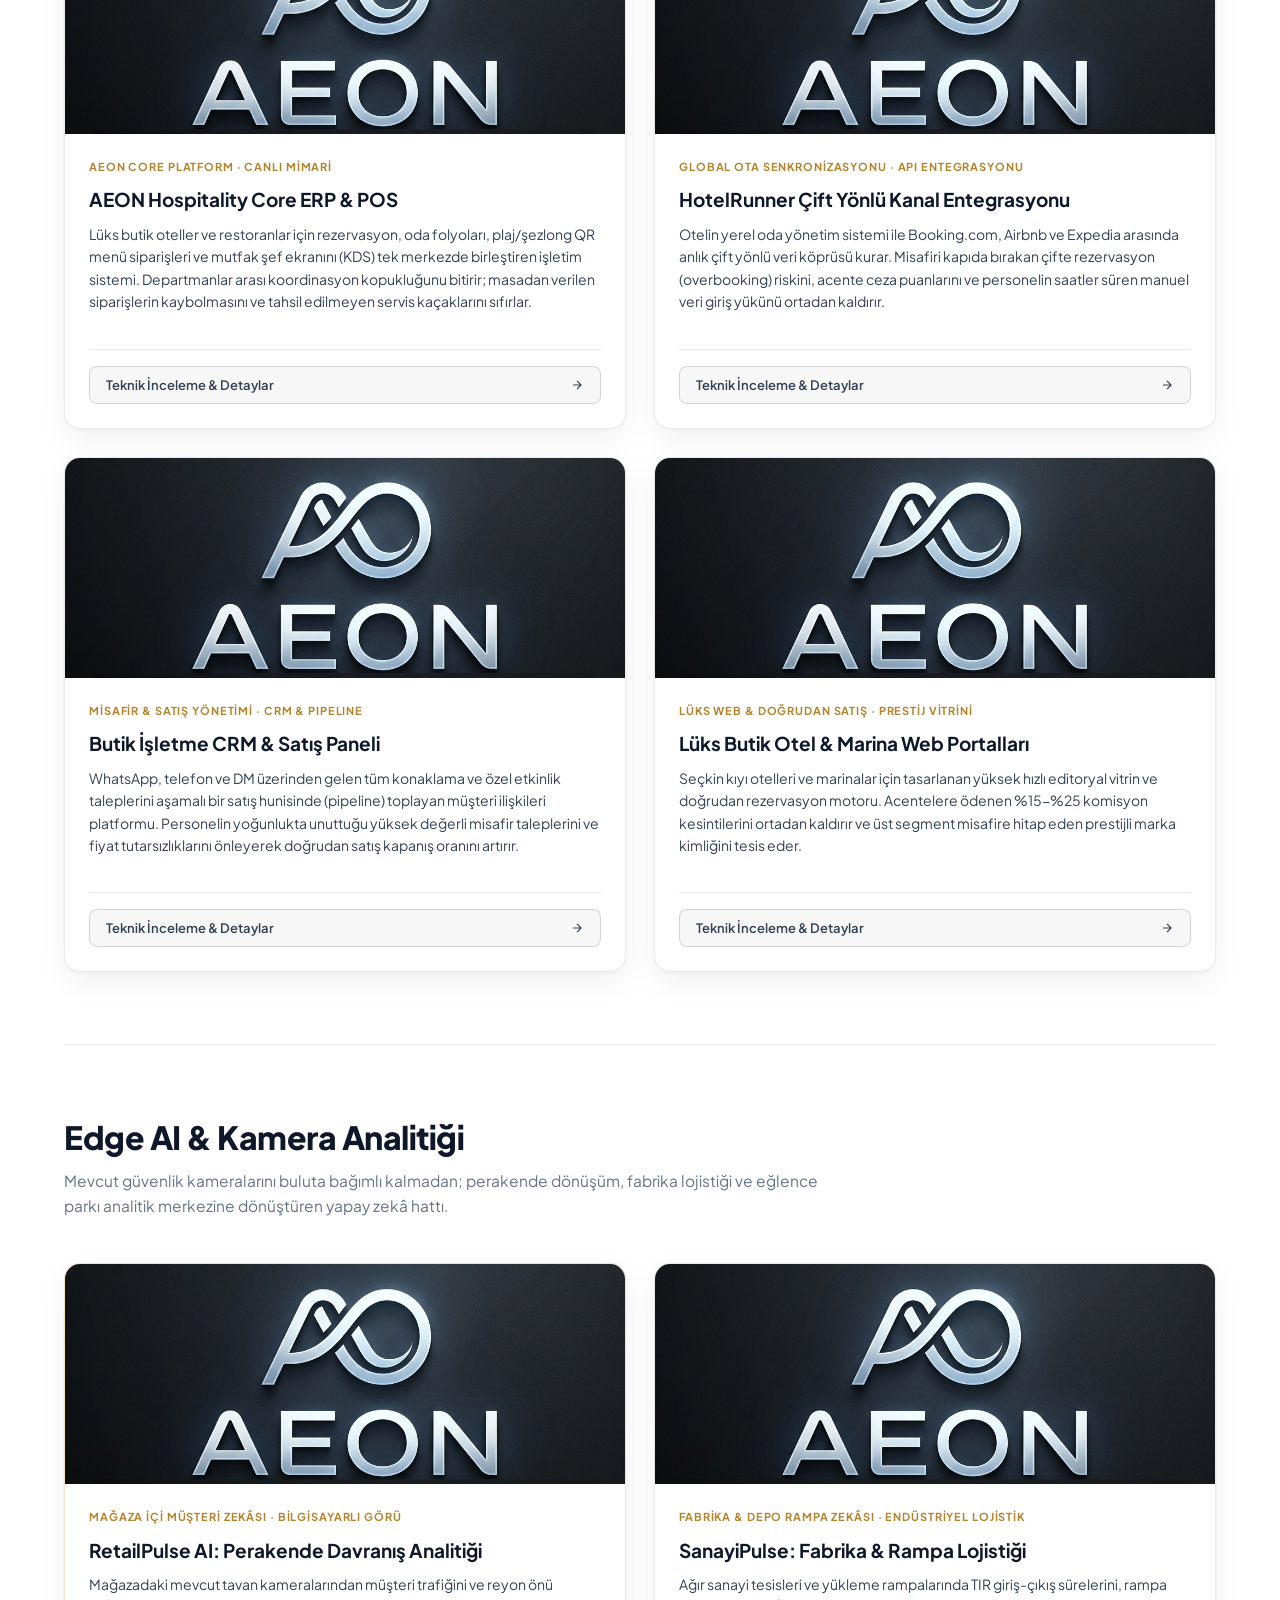
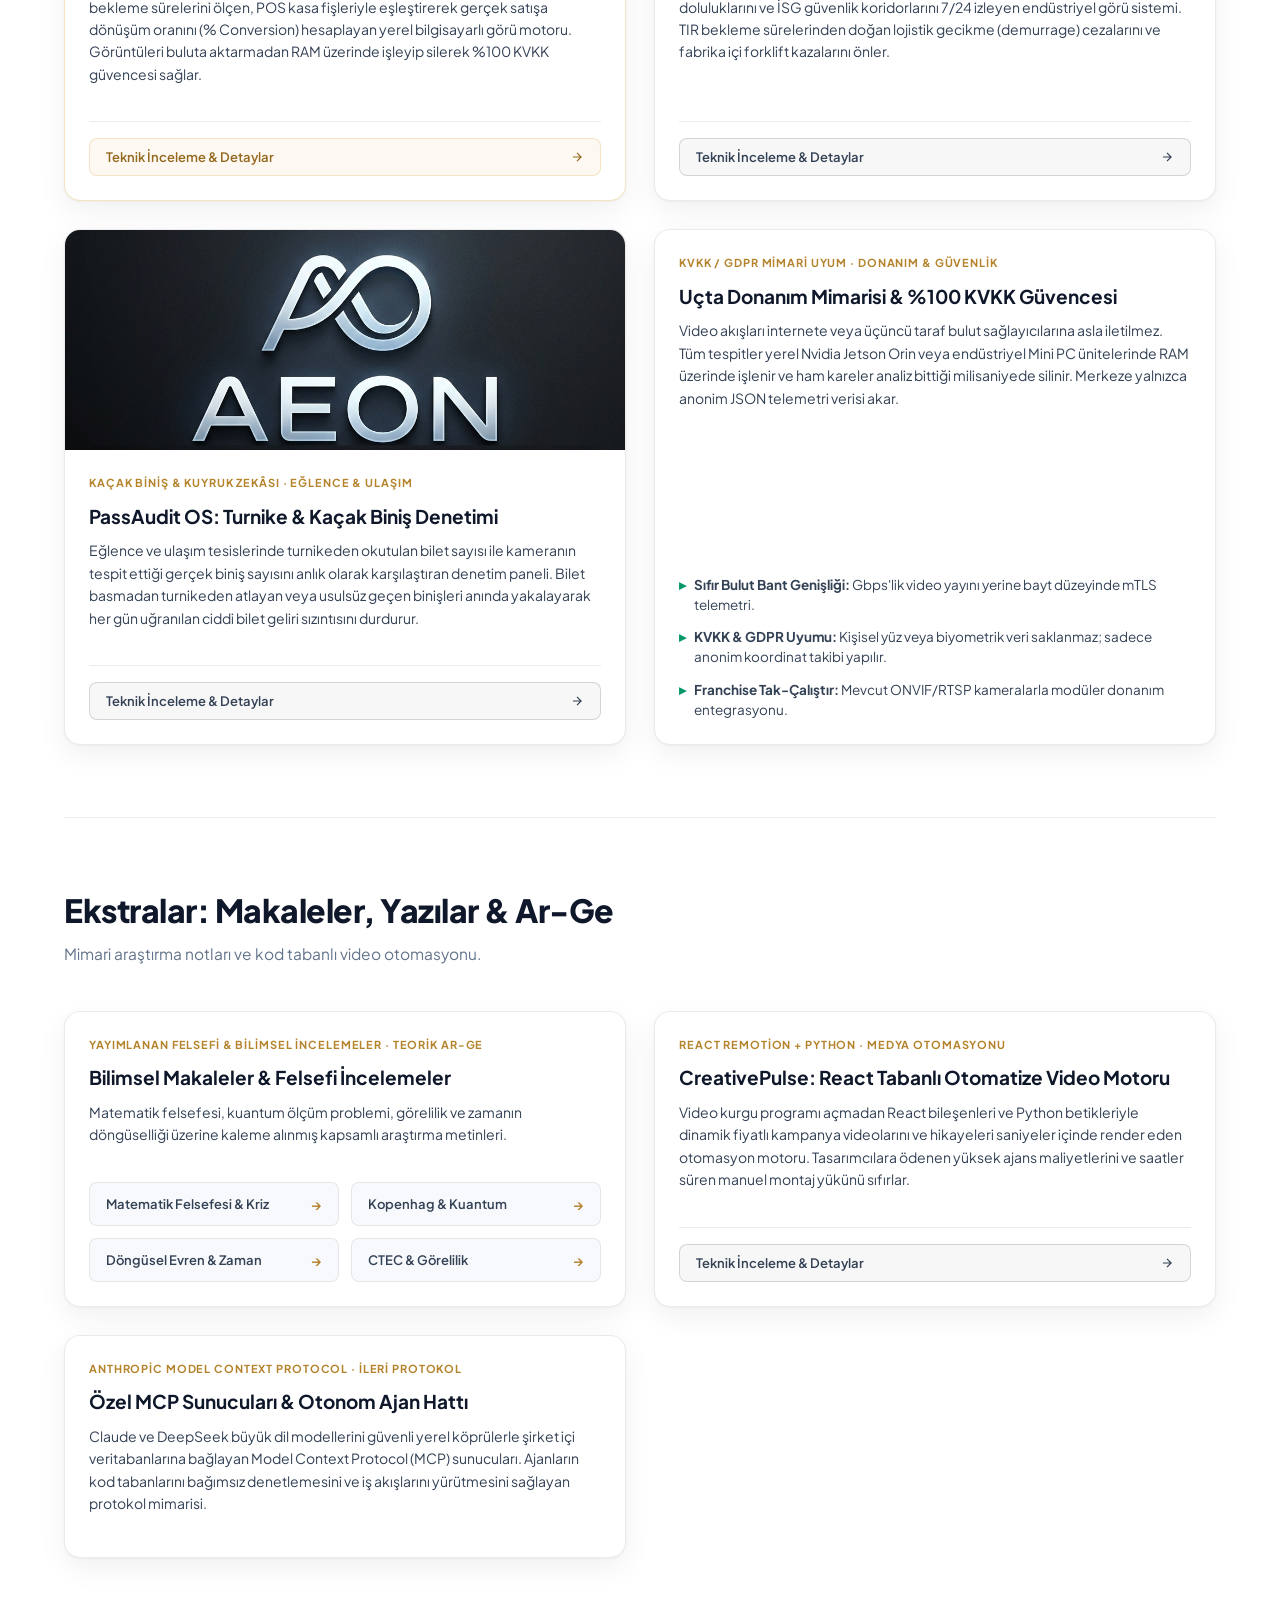
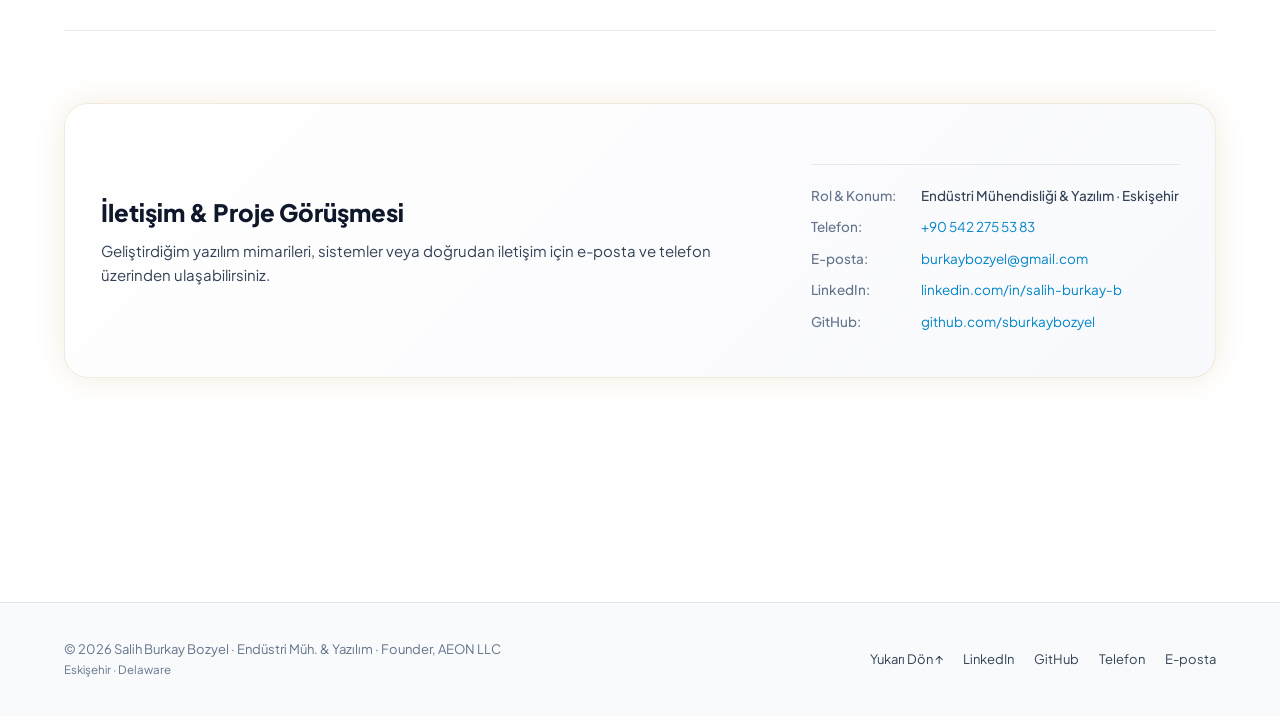
==== commit a00bf1c7: "fix(contact): remove duplicate call and email action buttons" ====
--- a/index.html
+++ b/index.html
@@ -668,16 +668,6 @@
               <a href="https://github.com/sburkaybozyel" target="_blank" rel="noopener" class="contact-link">github.com/sburkaybozyel</a>
             </div>
           </div>
-          <div class="contact-action-group">
-            <a href="tel:+905422755383" class="btn-primary" data-i18n="btnCall">
-              <svg width="16" height="16" viewBox="0 0 24 24" fill="none" stroke="currentColor" stroke-width="2"><path d="M22 16.92v3a2 2 0 0 1-2.18 2 19.79 19.79 0 0 1-8.63-3.07 19.5 19.5 0 0 1-6-6 19.79 19.79 0 0 1-3.07-8.67A2 2 0 0 1 4.11 2h3a2 2 0 0 1 2 1.72 12.84 12.84 0 0 0 .7 2.81 2 2 0 0 1-.45 2.11L8.09 9.91a16 16 0 0 0 6 6l1.27-1.27a2 2 0 0 1 2.11-.45 12.84 12.84 0 0 0 2.81.7A2 2 0 0 1 22 16.92z"/></svg>
-              +90 542 275 53 83
-            </a>
-            <a href="mailto:burkaybozyel@gmail.com" class="btn-secondary" data-i18n="btnDirectEmail">
-              <svg width="16" height="16" viewBox="0 0 24 24" fill="none" stroke="currentColor" stroke-width="2"><path d="M4 4h16c1.1 0 2 .9 2 2v12c0 1.1-.9 2-2 2H4c-1.1 0-2-.9-2-2V6c0-1.1.9-2 2-2z"/><path d="M22 6l-10 7L2 6"/></svg>
-              E-posta Gönder
-            </a>
-          </div>
         </div>
       </div>
     </section>
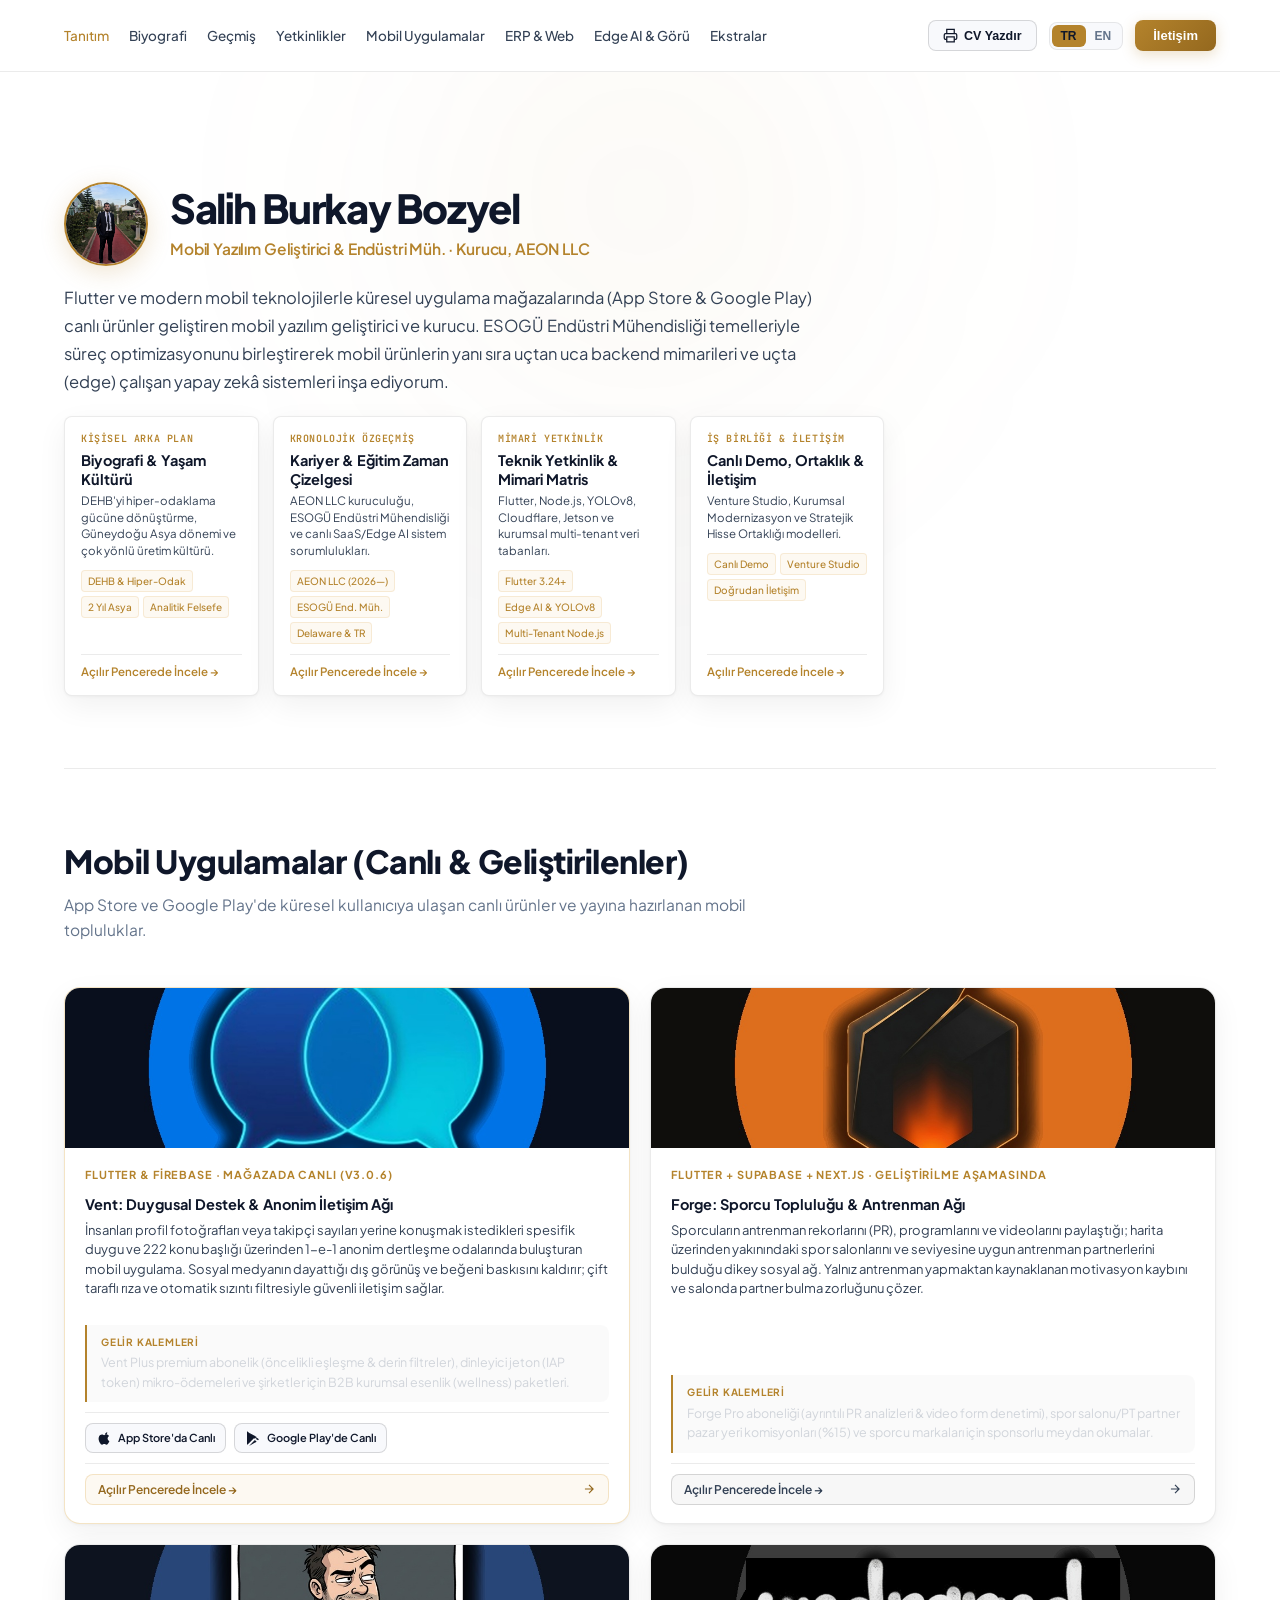
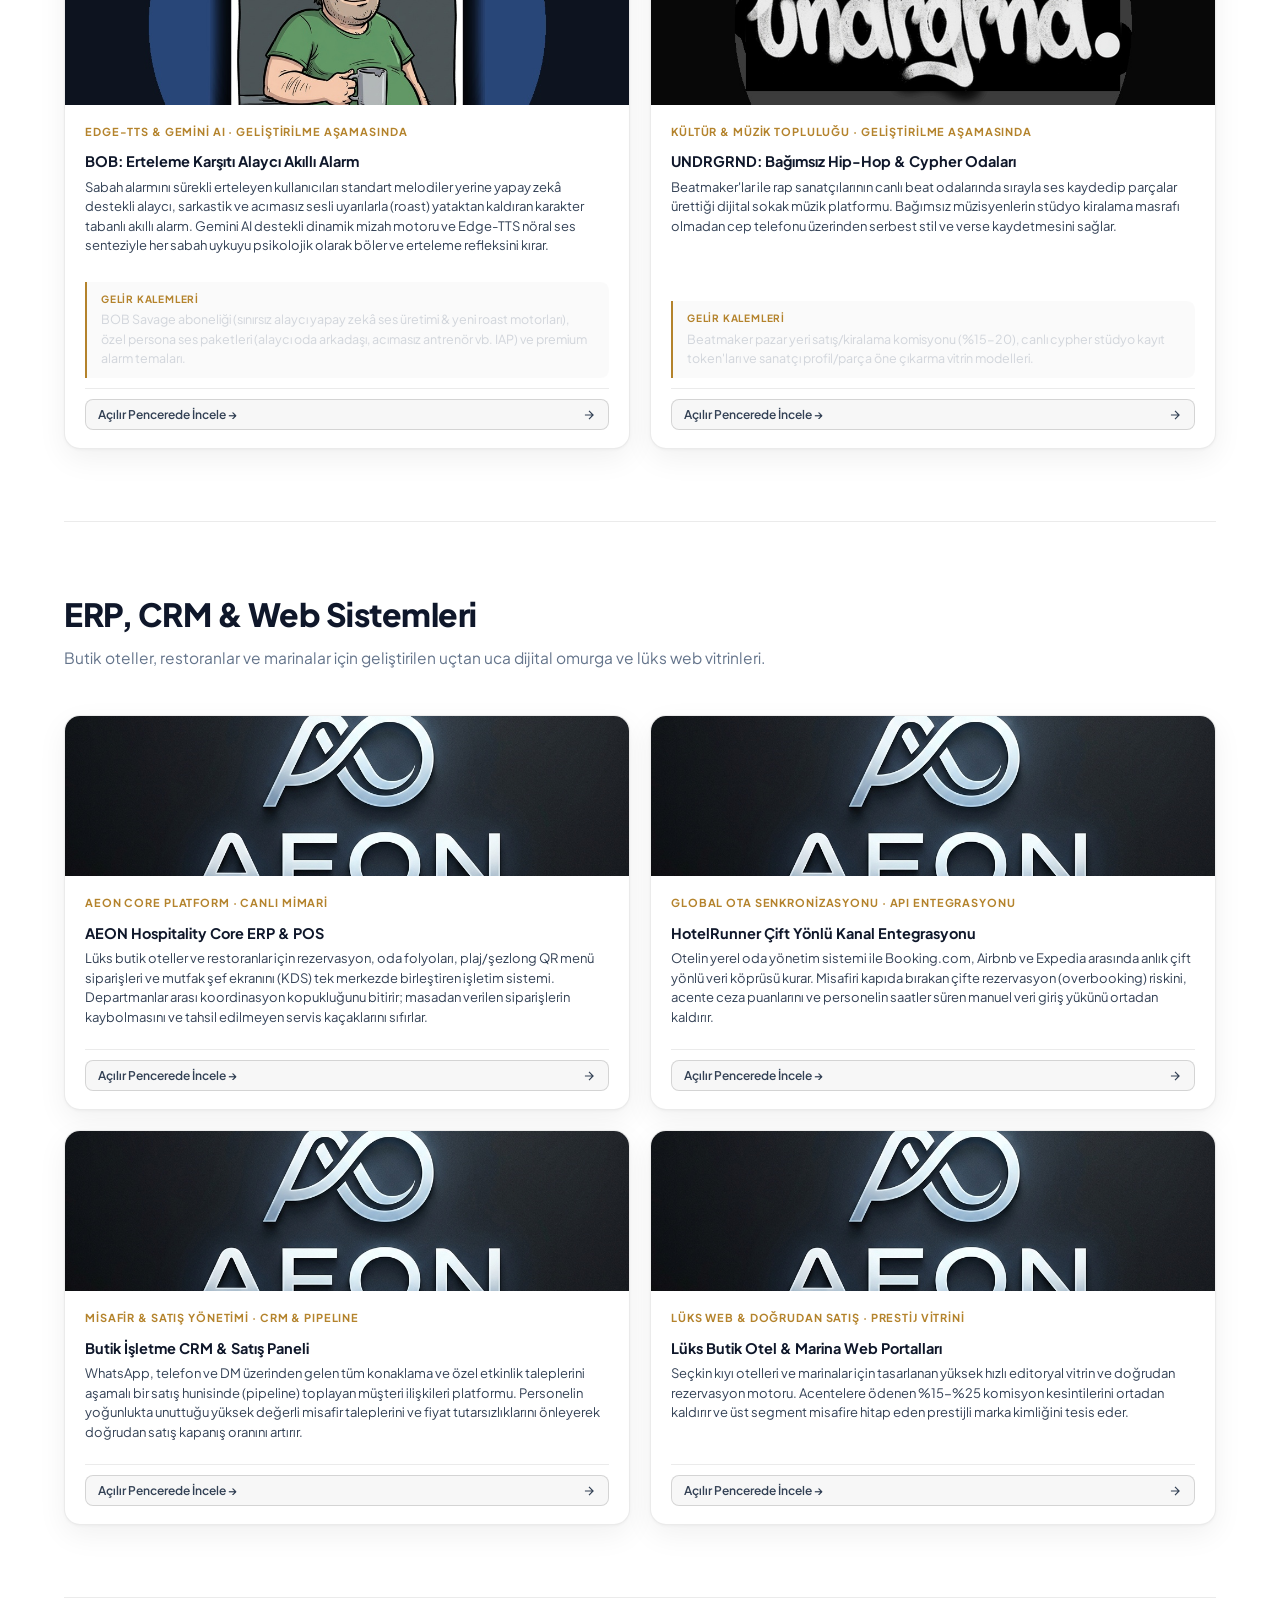
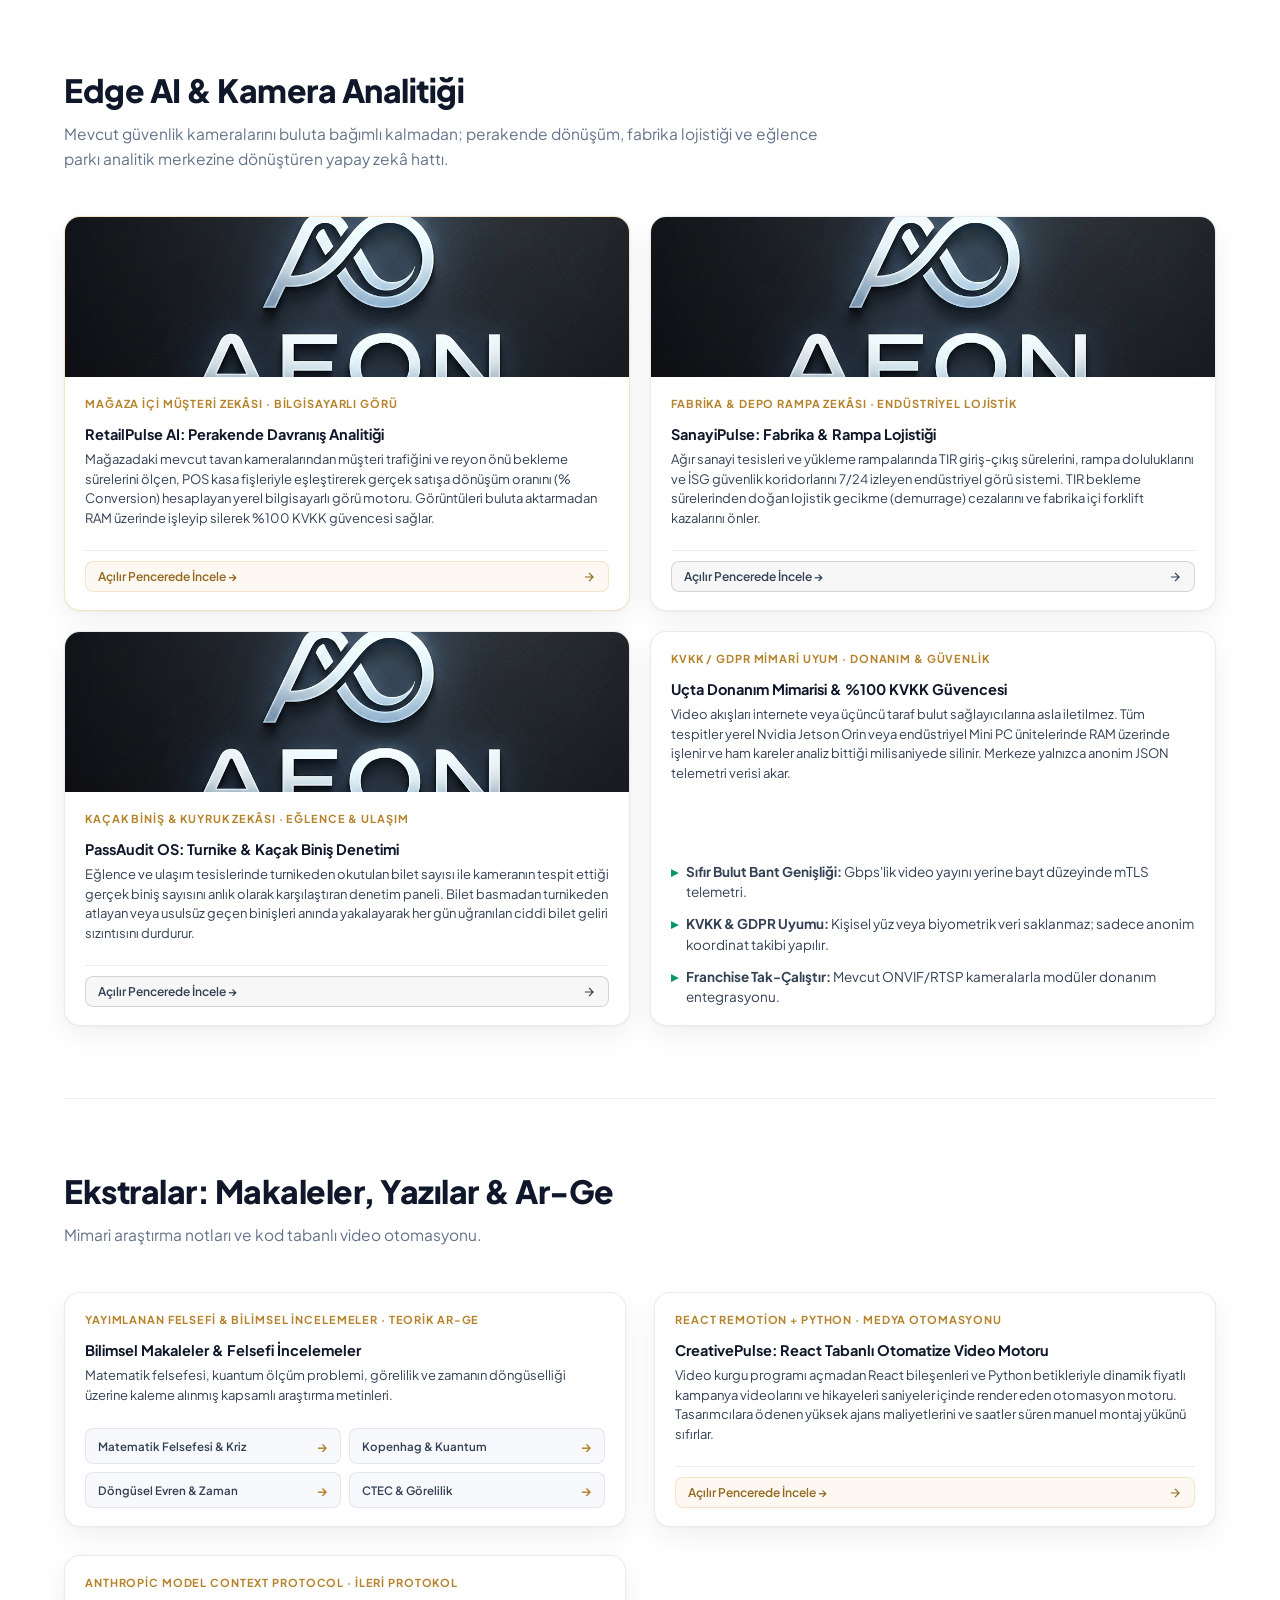
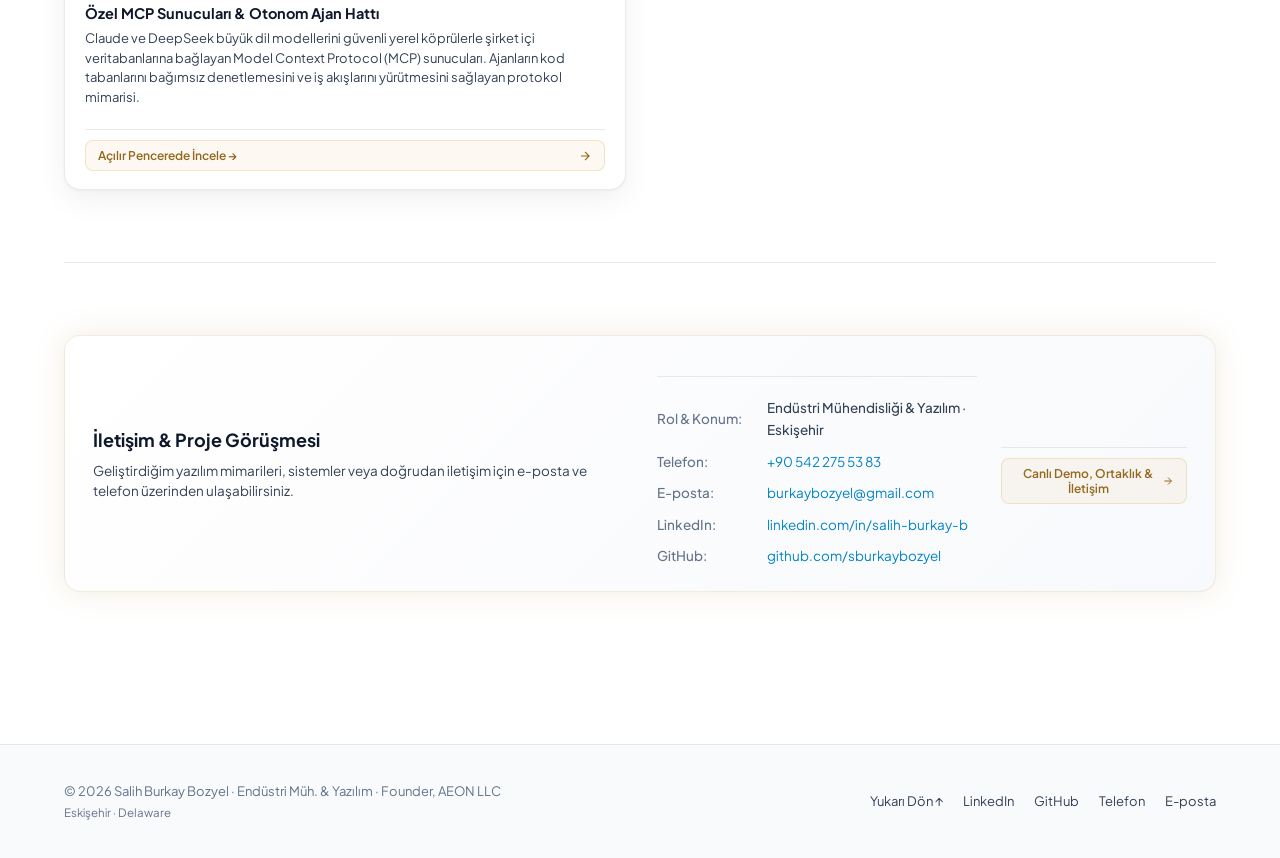
==== commit 7ba7b491: "feat: modal dialogs, compact card grid layout and technical deep-dive readers" ====
--- a/index.html
+++ b/index.html
@@ -21,8 +21,9 @@
     <div class="header-container">
       <nav class="main-nav" id="mainNav">
         <a href="#intro" data-i18n="navIntro">Tanıtım</a>
-        <a href="#experience" data-i18n="navExp">Geçmiş</a>
-        <a href="#skills" data-i18n="navSkills">Yetkinlikler</a>
+        <button type="button" class="nav-modal-btn" onclick="openSectionModal('bioModalBackdrop')" data-i18n="navBio">Biyografi</button>
+        <button type="button" class="nav-modal-btn" onclick="openSectionModal('experienceModalBackdrop')" data-i18n="navExp">Geçmiş</button>
+        <button type="button" class="nav-modal-btn" onclick="openSectionModal('skillsModalBackdrop')" data-i18n="navSkills">Yetkinlikler</button>
         <a href="#mobile-apps" data-i18n="navMobile">Mobil Uygulamalar</a>
         <a href="#erp-crm-web" data-i18n="navErpWeb">ERP & Web</a>
         <a href="#edge-ai" data-i18n="navEdgeAi">Edge AI & Görü</a>
@@ -38,7 +39,7 @@
           <button class="lang-btn active" data-lang="tr" onclick="setLanguage('tr')">TR</button>
           <button class="lang-btn" data-lang="en" onclick="setLanguage('en')">EN</button>
         </div>
-        <a href="#contact" class="btn-cta" data-i18n="navContact">İletişim</a>
+        <button type="button" class="btn-cta" onclick="openSectionModal('contactModalBackdrop')" data-i18n="navContact">İletişim</button>
       </div>
     </div>
   </header>
@@ -81,10 +82,82 @@
             <a href="https://github.com/sburkaybozyel" target="_blank" rel="noopener" class="contact-link">github.com/sburkaybozyel</a>
           </div>
         </div>
+
+        <!-- Screen Quick Hub Cards (Tüm Bölümleri Açılır Pencere Olarak İnceleme) -->
+        <div class="hub-cards-grid no-print">
+          <!-- 1. Biyografi & Vizyon -->
+          <div class="hub-card" onclick="openSectionModal('bioModalBackdrop')">
+            <div>
+              <div class="hub-card-tag" data-i18n="hubBioTag">Kişisel Arka Plan</div>
+              <h3 class="hub-card-title" data-i18n="hubBioTitle">Biyografi & Yaşam Kültürü</h3>
+              <p class="hub-card-desc" data-i18n="hubBioDesc">DEHB'yi hiper-odaklama gücüne dönüştürme, Güneydoğu Asya dönemi ve çok yönlü üretim kültürü.</p>
+              <div class="hub-card-badges">
+                <span class="hub-badge-pill">DEHB & Hiper-Odak</span>
+                <span class="hub-badge-pill">2 Yıl Asya</span>
+                <span class="hub-badge-pill">Analitik Felsefe</span>
+              </div>
+            </div>
+            <div class="hub-card-action">
+              <span data-i18n="openModalBtn">Açılır Pencerede İncele →</span>
+            </div>
+          </div>
+
+          <!-- 2. Kariyer & Eğitim Zaman Çizelgesi -->
+          <div class="hub-card" onclick="openSectionModal('experienceModalBackdrop')">
+            <div>
+              <div class="hub-card-tag" data-i18n="hubExpTag">Kronolojik Özgeçmiş</div>
+              <h3 class="hub-card-title" data-i18n="hubExpTitle">Kariyer & Eğitim Zaman Çizelgesi</h3>
+              <p class="hub-card-desc" data-i18n="hubExpDesc">AEON LLC kuruculuğu, ESOGÜ Endüstri Mühendisliği ve canlı SaaS/Edge AI sistem sorumlulukları.</p>
+              <div class="hub-card-badges">
+                <span class="hub-badge-pill">AEON LLC (2026—)</span>
+                <span class="hub-badge-pill">ESOGÜ End. Müh.</span>
+                <span class="hub-badge-pill">Delaware & TR</span>
+              </div>
+            </div>
+            <div class="hub-card-action">
+              <span data-i18n="openModalBtn">Açılır Pencerede İncele →</span>
+            </div>
+          </div>
+
+          <!-- 3. Teknik Yetkinlik & Mimari Matris -->
+          <div class="hub-card" onclick="openSectionModal('skillsModalBackdrop')">
+            <div>
+              <div class="hub-card-tag" data-i18n="hubSkillsTag">Mimari Yetkinlik</div>
+              <h3 class="hub-card-title" data-i18n="hubSkillsTitle">Teknik Yetkinlik & Mimari Matris</h3>
+              <p class="hub-card-desc" data-i18n="hubSkillsDesc">Flutter, Node.js, YOLOv8, Cloudflare, Jetson ve kurumsal multi-tenant veri tabanları.</p>
+              <div class="hub-card-badges">
+                <span class="hub-badge-pill">Flutter 3.24+</span>
+                <span class="hub-badge-pill">Edge AI & YOLOv8</span>
+                <span class="hub-badge-pill">Multi-Tenant Node.js</span>
+              </div>
+            </div>
+            <div class="hub-card-action">
+              <span data-i18n="openModalBtn">Açılır Pencerede İncele →</span>
+            </div>
+          </div>
+
+          <!-- 4. Canlı Demo, Ortaklık & İletişim -->
+          <div class="hub-card" onclick="openSectionModal('contactModalBackdrop')">
+            <div>
+              <div class="hub-card-tag" data-i18n="hubContactTag">İş Birliği & İletişim</div>
+              <h3 class="hub-card-title" data-i18n="hubContactTitle">Canlı Demo, Ortaklık & İletişim</h3>
+              <p class="hub-card-desc" data-i18n="hubContactDesc">Venture Studio, Kurumsal Modernizasyon ve Stratejik Hisse Ortaklığı modelleri.</p>
+              <div class="hub-card-badges">
+                <span class="hub-badge-pill">Canlı Demo</span>
+                <span class="hub-badge-pill">Venture Studio</span>
+                <span class="hub-badge-pill">Doğrudan İletişim</span>
+              </div>
+            </div>
+            <div class="hub-card-action">
+              <span data-i18n="openModalBtn">Açılır Pencerede İncele →</span>
+            </div>
+          </div>
+        </div>
       </div>
     </section>
 
-    <!-- 2. GEÇMİŞ (Biyografi, Kültür & Kronolojik Deneyim) -->
+    <!-- 2. GEÇMİŞ & 3. YETKİNLİKLER (Sadece Baskı/CV'de tam basılır; Ekranda açılır pencere olarak açılır) -->
+    <div class="print-only">
     <section class="section-block" id="experience">
       <div class="section-header">
         <h2 class="section-title" data-i18n="expTitle">Biyografi, Yaşam Kültürü & <span>Geçmiş</span></h2>
@@ -282,6 +355,9 @@
           </div>
         </div>
       </div>
+    </section>
+    </div>
+
     <!-- 4. MOBİL UYGULAMALAR (Amiral Gemisi & Geliştirilenler) -->
     <section class="section-block" id="mobile-apps">
       <div class="section-header">
@@ -293,8 +369,8 @@
 
       <div class="showcase-grid">
         <!-- 4.1 CANLI ÜRÜN: Vent App -->
-        <div class="showcase-card highlight-card">
-          <div class="card-media" onclick="openLightbox('assets/brand-cards/vent-cover.jpg', 'Vent: Konu Odaklı Eşleşme ve Güvenli Dertleşme Ekranı')">
+        <div class="showcase-card highlight-card" onclick="openTechModal('vent')">
+          <div class="card-media" onclick="event.stopPropagation(); openLightbox('assets/brand-cards/vent-cover.jpg', 'Vent: Konu Odaklı Eşleşme ve Güvenli Dertleşme Ekranı')">
             <img src="assets/brand-cards/vent-cover.jpg" alt="Vent Mobil Uygulama">
           </div>
           <div class="card-body">
@@ -306,18 +382,18 @@
               <span class="mono-text" data-i18n="ventMonetization">Vent Plus premium abonelik (öncelikli eşleşme & derin filtreler), dinleyici jeton (IAP token) mikro-ödemeleri ve şirketler için B2B kurumsal esenlik (wellness) paketleri.</span>
             </div>
             <div class="store-links-row no-print">
-              <a href="https://apps.apple.com/us/app/vent-truly-heard/id6757230709" target="_blank" rel="noopener" class="btn-store apple">
+              <a href="https://apps.apple.com/us/app/vent-truly-heard/id6757230709" target="_blank" rel="noopener" class="btn-store apple" onclick="event.stopPropagation()">
                 <svg width="16" height="16" viewBox="0 0 24 24" fill="currentColor"><path d="M18.71 19.5c-.83 1.24-1.71 2.45-3.05 2.47-1.34.03-1.77-.79-3.29-.79-1.53 0-2 .77-3.27.82-1.31.05-2.3-1.32-3.14-2.53C4.25 17 2.94 12.45 4.7 9.39c.87-1.52 2.43-2.48 4.12-2.51 1.28-.02 2.5.87 3.29.87.78 0 2.26-1.07 3.81-.91.65.03 2.47.26 3.64 1.98-.09.06-2.17 1.28-2.15 3.81.03 3.02 2.65 4.03 2.68 4.04-.03.07-.42 1.44-1.38 2.83M15.97 6.37c.62-.76 1.05-1.81.93-2.87-.91.04-2.01.61-2.65 1.37-.57.66-1.07 1.74-.94 2.77.01 0 .03 0 .05.01 1.02-.01 1.99-.52 2.61-1.28z"/></svg>
                 <span data-i18n="storeApple">App Store'da Canlı</span>
               </a>
-              <a href="https://play.google.com/store/apps/details?id=com.burkaybozyel.ventapp" target="_blank" rel="noopener" class="btn-store google">
+              <a href="https://play.google.com/store/apps/details?id=com.burkaybozyel.ventapp" target="_blank" rel="noopener" class="btn-store google" onclick="event.stopPropagation()">
                 <svg width="16" height="16" viewBox="0 0 24 24" fill="currentColor"><path d="M3.609 1.814L13.792 12 3.61 22.186a2.122 2.122 0 01-.61-.926V2.74c.164-.354.382-.676.61-.926zm11.24 11.24l2.585-2.585-11.41-6.53 8.825 9.115zm0 1.892l-8.826 9.116 11.41-6.531-2.584-2.585zm1.488-1.488l3.197 1.83a1.44 1.44 0 000-2.493l-3.197-1.83.69 1.246-.69 1.247z"/></svg>
                 <span data-i18n="storeGoogle">Google Play'de Canlı</span>
               </a>
             </div>
             <div class="card-action-bar no-print">
-              <button class="btn-deep-dive highlight-btn" onclick="openTechModal('vent')">
-                <span data-i18n="deepDive">Teknik İnceleme & Detaylar</span>
+              <button class="btn-deep-dive highlight-btn" onclick="event.stopPropagation(); openTechModal('vent')">
+                <span data-i18n="openModalBtn">Açılır Pencerede İncele →</span>
                 <svg width="14" height="14" viewBox="0 0 24 24" fill="none" stroke="currentColor" stroke-width="2"><path d="M5 12h14M12 5l7 7-7 7"/></svg>
               </button>
             </div>
@@ -325,8 +401,8 @@
         </div>
 
         <!-- 4.2 GELİŞTİRİLEN: Forge -->
-        <div class="showcase-card">
-          <div class="card-media" onclick="openLightbox('assets/brand-cards/forge-cover.jpg', 'Forge: Sporcu Topluluğu & Antrenman Haritası')">
+        <div class="showcase-card" onclick="openTechModal('forge')">
+          <div class="card-media" onclick="event.stopPropagation(); openLightbox('assets/brand-cards/forge-cover.jpg', 'Forge: Sporcu Topluluğu & Antrenman Haritası')">
             <img src="assets/brand-cards/forge-cover.jpg" alt="Forge Antrenman Ağı">
           </div>
           <div class="card-body">
@@ -338,8 +414,8 @@
               <span class="mono-text" data-i18n="forgeMonetization">Forge Pro aboneliği (ayrıntılı PR analizleri & video form denetimi), spor salonu/PT partner pazar yeri komisyonları (%15) ve sporcu markaları için sponsorlu meydan okumalar.</span>
             </div>
             <div class="card-action-bar no-print">
-              <button class="btn-deep-dive" onclick="openTechModal('forge')">
-                <span data-i18n="deepDive">Teknik İnceleme & Detaylar</span>
+              <button class="btn-deep-dive" onclick="event.stopPropagation(); openTechModal('forge')">
+                <span data-i18n="openModalBtn">Açılır Pencerede İncele →</span>
                 <svg width="14" height="14" viewBox="0 0 24 24" fill="none" stroke="currentColor" stroke-width="2"><path d="M5 12h14M12 5l7 7-7 7"/></svg>
               </button>
             </div>
@@ -347,8 +423,8 @@
         </div>
 
         <!-- 4.3 GELİŞTİRİLEN: BOB (Sarkastik AI Alarm) -->
-        <div class="showcase-card">
-          <div class="card-media" onclick="openLightbox('assets/brand-cards/bob-cover.jpg', 'BOB: Alaycı Akıllı Alarm & AI Sabah Roasting Ekranı')">
+        <div class="showcase-card" onclick="openTechModal('bob')">
+          <div class="card-media" onclick="event.stopPropagation(); openLightbox('assets/brand-cards/bob-cover.jpg', 'BOB: Alaycı Akıllı Alarm & AI Sabah Roasting Ekranı')">
             <img src="assets/brand-cards/bob-cover.jpg" alt="BOB Akıllı Alarm">
           </div>
           <div class="card-body">
@@ -360,8 +436,8 @@
               <span class="mono-text" data-i18n="bobMonetization">BOB Savage aboneliği (sınırsız alaycı yapay zekâ ses üretimi & yeni roast motorları), özel persona ses paketleri (alaycı oda arkadaşı, acımasız antrenör vb. IAP) ve premium alarm temaları.</span>
             </div>
             <div class="card-action-bar no-print">
-              <button class="btn-deep-dive" onclick="openTechModal('bob')">
-                <span data-i18n="deepDive">Teknik İnceleme & Detaylar</span>
+              <button class="btn-deep-dive" onclick="event.stopPropagation(); openTechModal('bob')">
+                <span data-i18n="openModalBtn">Açılır Pencerede İncele →</span>
                 <svg width="14" height="14" viewBox="0 0 24 24" fill="none" stroke="currentColor" stroke-width="2"><path d="M5 12h14M12 5l7 7-7 7"/></svg>
               </button>
             </div>
@@ -369,8 +445,8 @@
         </div>
 
         <!-- 4.4 GELİŞTİRİLEN: UNDRGRND -->
-        <div class="showcase-card">
-          <div class="card-media" onclick="openLightbox('assets/brand-cards/undrgrnd-cover.jpg', 'UNDRGRND: Canlı Sahne Odaları & Beat Senkronu')">
+        <div class="showcase-card" onclick="openTechModal('undrgrnd')">
+          <div class="card-media" onclick="event.stopPropagation(); openLightbox('assets/brand-cards/undrgrnd-cover.jpg', 'UNDRGRND: Canlı Sahne Odaları & Beat Senkronu')">
             <img src="assets/brand-cards/undrgrnd-cover.jpg" alt="UNDRGRND Müzik Topluluğu">
           </div>
           <div class="card-body">
@@ -382,8 +458,8 @@
               <span class="mono-text" data-i18n="undrgrndMonetization">Beatmaker pazar yeri satış/kiralama komisyonu (%15-20), canlı stüdyo kayıt token'ları ve sanatçı profil/parça öne çıkarma vitrin modelleri.</span>
             </div>
             <div class="card-action-bar no-print">
-              <button class="btn-deep-dive" onclick="openTechModal('undrgrnd')">
-                <span data-i18n="deepDive">Teknik İnceleme & Detaylar</span>
+              <button class="btn-deep-dive" onclick="event.stopPropagation(); openTechModal('undrgrnd')">
+                <span data-i18n="openModalBtn">Açılır Pencerede İncele →</span>
                 <svg width="14" height="14" viewBox="0 0 24 24" fill="none" stroke="currentColor" stroke-width="2"><path d="M5 12h14M12 5l7 7-7 7"/></svg>
               </button>
             </div>
@@ -403,8 +479,8 @@
 
       <div class="showcase-grid">
         <!-- 4.1 AEON Hospitality Core ERP -->
-        <div class="showcase-card">
-          <div class="card-media" onclick="openLightbox('assets/brand-cards/aeon-erp.jpg', 'AEON Hospitality Core ERP & POS')">
+        <div class="showcase-card" onclick="openTechModal('aeonCore')">
+          <div class="card-media" onclick="event.stopPropagation(); openLightbox('assets/brand-cards/aeon-erp.jpg', 'AEON Hospitality Core ERP & POS')">
             <img src="assets/brand-cards/aeon-erp.jpg" alt="Aeon Core ERP">
           </div>
           <div class="card-body">
@@ -412,8 +488,8 @@
             <h3 class="card-heading">AEON Hospitality Core ERP & POS</h3>
             <p class="card-summary" data-i18n="aeonSum">Lüks butik oteller ve restoranlar için rezervasyon, oda folyoları, plaj/şezlong QR menü siparişleri ve mutfak şef ekranını (KDS) tek merkezde birleştiren işletim sistemi. Departmanlar arası koordinasyon kopukluğunu bitirir; masadan verilen siparişlerin kaybolmasını ve tahsil edilmeyen servis kaçaklarını sıfırlar.</p>
             <div class="card-action-bar no-print">
-              <button class="btn-deep-dive" onclick="openTechModal('aeonCore')">
-                <span data-i18n="deepDive">Teknik İnceleme & Detaylar</span>
+              <button class="btn-deep-dive" onclick="event.stopPropagation(); openTechModal('aeonCore')">
+                <span data-i18n="openModalBtn">Açılır Pencerede İncele →</span>
                 <svg width="14" height="14" viewBox="0 0 24 24" fill="none" stroke="currentColor" stroke-width="2"><path d="M5 12h14M12 5l7 7-7 7"/></svg>
               </button>
             </div>
@@ -421,8 +497,8 @@
         </div>
 
         <!-- 4.2 HotelRunner Küresel Kanal Senkronizasyonu -->
-        <div class="showcase-card">
-          <div class="card-media" onclick="openLightbox('assets/brand-cards/aeon-sync.jpg', 'AEON Channel Sync & HotelRunner Entegrasyonu')">
+        <div class="showcase-card" onclick="openTechModal('hotelRunner')">
+          <div class="card-media" onclick="event.stopPropagation(); openLightbox('assets/brand-cards/aeon-sync.jpg', 'AEON Channel Sync & HotelRunner Entegrasyonu')">
             <img src="assets/brand-cards/aeon-sync.jpg" alt="HotelRunner Entegrasyonu">
           </div>
           <div class="card-body">
@@ -430,8 +506,8 @@
             <h3 class="card-heading" data-i18n="hrHead">HotelRunner Çift Yönlü Kanal Entegrasyonu</h3>
             <p class="card-summary" data-i18n="hrSum">Otelin yerel oda yönetim sistemi ile Booking.com, Airbnb ve Expedia arasında anlık çift yönlü veri köprüsü kurar. Misafiri kapıda bırakan çifte rezervasyon (overbooking) riskini, acente ceza puanlarını ve personelin saatler süren manuel veri giriş yükünü ortadan kaldırır.</p>
             <div class="card-action-bar no-print">
-              <button class="btn-deep-dive" onclick="openTechModal('hotelRunner')">
-                <span data-i18n="deepDive">Teknik İnceleme & Detaylar</span>
+              <button class="btn-deep-dive" onclick="event.stopPropagation(); openTechModal('hotelRunner')">
+                <span data-i18n="openModalBtn">Açılır Pencerede İncele →</span>
                 <svg width="14" height="14" viewBox="0 0 24 24" fill="none" stroke="currentColor" stroke-width="2"><path d="M5 12h14M12 5l7 7-7 7"/></svg>
               </button>
             </div>
@@ -439,8 +515,8 @@
         </div>
 
         <!-- 4.3 Butik İşletme CRM & Satış Paneli -->
-        <div class="showcase-card">
-          <div class="card-media" onclick="openLightbox('assets/brand-cards/aeon-crm.jpg', 'AEON CRM & Satış Hunisi')">
+        <div class="showcase-card" onclick="openTechModal('crm')">
+          <div class="card-media" onclick="event.stopPropagation(); openLightbox('assets/brand-cards/aeon-crm.jpg', 'AEON CRM & Satış Hunisi')">
             <img src="assets/brand-cards/aeon-crm.jpg" alt="AEON CRM & Satış Hunisi">
           </div>
           <div class="card-body">
@@ -448,8 +524,8 @@
             <h3 class="card-heading" data-i18n="crmHead">Butik İşletme CRM & Satış Paneli</h3>
             <p class="card-summary" data-i18n="crmSum">WhatsApp, telefon ve DM üzerinden gelen tüm konaklama ve özel etkinlik taleplerini aşamalı bir satış hunisinde (pipeline) toplayan müşteri ilişkileri platformu. Personelin yoğunlukta unuttuğu yüksek değerli misafir taleplerini ve fiyat tutarsızlıklarını önleyerek doğrudan satış kapanış oranını artırır.</p>
             <div class="card-action-bar no-print">
-              <button class="btn-deep-dive" onclick="openTechModal('crm')">
-                <span data-i18n="deepDive">Teknik İnceleme & Detaylar</span>
+              <button class="btn-deep-dive" onclick="event.stopPropagation(); openTechModal('crm')">
+                <span data-i18n="openModalBtn">Açılır Pencerede İncele →</span>
                 <svg width="14" height="14" viewBox="0 0 24 24" fill="none" stroke="currentColor" stroke-width="2"><path d="M5 12h14M12 5l7 7-7 7"/></svg>
               </button>
             </div>
@@ -457,8 +533,8 @@
         </div>
 
         <!-- 4.4 Lüks Butik Otel & Marina Web Portalları -->
-        <div class="showcase-card">
-          <div class="card-media" onclick="openLightbox('assets/brand-cards/aeon-web.jpg', 'AEON Web Studio & Prestij Portalları')">
+        <div class="showcase-card" onclick="openTechModal('hotelWeb')">
+          <div class="card-media" onclick="event.stopPropagation(); openLightbox('assets/brand-cards/aeon-web.jpg', 'AEON Web Studio & Prestij Portalları')">
             <img src="assets/brand-cards/aeon-web.jpg" alt="Lüks Web Vitrini">
           </div>
           <div class="card-body">
@@ -466,8 +542,8 @@
             <h3 class="card-heading" data-i18n="webHead">Lüks Butik Otel & Marina Web Portalları</h3>
             <p class="card-summary" data-i18n="webSum">Seçkin kıyı otelleri ve marinalar için tasarlanan yüksek hızlı editoryal vitrin ve doğrudan rezervasyon motoru. Acentelere ödenen %15-%25 komisyon kesintilerini ortadan kaldırır ve üst segment misafire hitap eden prestijli marka kimliğini tesis eder.</p>
             <div class="card-action-bar no-print">
-              <button class="btn-deep-dive" onclick="openTechModal('hotelWeb')">
-                <span data-i18n="deepDive">Teknik İnceleme & Detaylar</span>
+              <button class="btn-deep-dive" onclick="event.stopPropagation(); openTechModal('hotelWeb')">
+                <span data-i18n="openModalBtn">Açılır Pencerede İncele →</span>
                 <svg width="14" height="14" viewBox="0 0 24 24" fill="none" stroke="currentColor" stroke-width="2"><path d="M5 12h14M12 5l7 7-7 7"/></svg>
               </button>
             </div>
@@ -487,8 +563,8 @@
 
       <div class="showcase-grid">
         <!-- 5.1 RetailPulse AI -->
-        <div class="showcase-card highlight-card">
-          <div class="card-media" onclick="openLightbox('assets/retail-analytics/desktop-hero.png', 'RetailPulse AI: Mağaza Yoğunluk & Isı Haritası')">
+        <div class="showcase-card highlight-card" onclick="openTechModal('retailPulse')">
+          <div class="card-media" onclick="event.stopPropagation(); openLightbox('assets/retail-analytics/desktop-hero.png', 'RetailPulse AI: Mağaza Yoğunluk & Isı Haritası')">
             <img src="assets/brand-cards/aeon-retailpulse.jpg" alt="AEON RetailPulse Kamera Analitiği">
           </div>
           <div class="card-body">
@@ -496,8 +572,8 @@
             <h3 class="card-heading" data-i18n="retHead">RetailPulse AI: Perakende Davranış Analitiği</h3>
             <p class="card-summary" data-i18n="retSum">Mağazadaki mevcut tavan kameralarından müşteri trafiğini ve reyon önü bekleme sürelerini ölçen, POS kasa fişleriyle eşleştirerek gerçek satışa dönüşüm oranını (% Conversion) hesaplayan yerel bilgisayarlı görü motoru. Görüntüleri buluta aktarmadan RAM üzerinde işleyip silerek %100 KVKK güvencesi sağlar.</p>
             <div class="card-action-bar no-print">
-              <button class="btn-deep-dive highlight-btn" onclick="openTechModal('retailPulse')">
-                <span data-i18n="deepDive">Teknik İnceleme & Detaylar</span>
+              <button class="btn-deep-dive highlight-btn" onclick="event.stopPropagation(); openTechModal('retailPulse')">
+                <span data-i18n="openModalBtn">Açılır Pencerede İncele →</span>
                 <svg width="14" height="14" viewBox="0 0 24 24" fill="none" stroke="currentColor" stroke-width="2"><path d="M5 12h14M12 5l7 7-7 7"/></svg>
               </button>
             </div>
@@ -505,8 +581,8 @@
         </div>
 
         <!-- 5.2 SanayiPulse -->
-        <div class="showcase-card">
-          <div class="card-media" onclick="openLightbox('assets/retail-analytics/camera-analysis.png', 'SanayiPulse: Fabrika & Rampa Lojistiği')">
+        <div class="showcase-card" onclick="openTechModal('sanayiPulse')">
+          <div class="card-media" onclick="event.stopPropagation(); openLightbox('assets/retail-analytics/camera-analysis.png', 'SanayiPulse: Fabrika & Rampa Lojistiği')">
             <img src="assets/brand-cards/aeon-sanayipulse.jpg" alt="AEON SanayiPulse Rampa Analitiği">
           </div>
           <div class="card-body">
@@ -514,8 +590,8 @@
             <h3 class="card-heading" data-i18n="sanHead">SanayiPulse: Fabrika & Rampa Lojistiği</h3>
             <p class="card-summary" data-i18n="sanSum">Ağır sanayi tesisleri ve yükleme rampalarında TIR giriş-çıkış sürelerini, rampa doluluklarını ve İSG güvenlik koridorlarını 7/24 izleyen endüstriyel görü sistemi. TIR bekleme sürelerinden doğan lojistik gecikme (demurrage) cezalarını ve fabrika içi forklift kazalarını önler.</p>
             <div class="card-action-bar no-print">
-              <button class="btn-deep-dive" onclick="openTechModal('sanayiPulse')">
-                <span data-i18n="deepDive">Teknik İnceleme & Detaylar</span>
+              <button class="btn-deep-dive" onclick="event.stopPropagation(); openTechModal('sanayiPulse')">
+                <span data-i18n="openModalBtn">Açılır Pencerede İncele →</span>
                 <svg width="14" height="14" viewBox="0 0 24 24" fill="none" stroke="currentColor" stroke-width="2"><path d="M5 12h14M12 5l7 7-7 7"/></svg>
               </button>
             </div>
@@ -523,8 +599,8 @@
         </div>
 
         <!-- 5.3 PassAudit OS -->
-        <div class="showcase-card">
-          <div class="card-media" onclick="openLightbox('assets/vip/funnivarium.png', 'PassAudit OS: Turnike & Kaçak Biniş Denetimi')">
+        <div class="showcase-card" onclick="openTechModal('funnivarium')">
+          <div class="card-media" onclick="event.stopPropagation(); openLightbox('assets/vip/funnivarium.png', 'PassAudit OS: Turnike & Kaçak Biniş Denetimi')">
             <img src="assets/brand-cards/aeon-passaudit.jpg" alt="AEON PassAudit OS Turnike Denetimi">
           </div>
           <div class="card-body">
@@ -532,8 +608,8 @@
             <h3 class="card-heading" data-i18n="funHead">PassAudit OS: Turnike & Kaçak Biniş Denetimi</h3>
             <p class="card-summary" data-i18n="funSum">Eğlence ve ulaşım tesislerinde turnikeden okutulan bilet sayısı ile kameranın tespit ettiği gerçek biniş sayısını anlık olarak karşılaştıran denetim paneli. Bilet basmadan turnikeden atlayan veya usulsüz geçen binişleri anında yakalayarak her gün uğranılan ciddi bilet geliri sızıntısını durdurur.</p>
             <div class="card-action-bar no-print">
-              <button class="btn-deep-dive" onclick="openTechModal('funnivarium')">
-                <span data-i18n="deepDive">Teknik İnceleme & Detaylar</span>
+              <button class="btn-deep-dive" onclick="event.stopPropagation(); openTechModal('funnivarium')">
+                <span data-i18n="openModalBtn">Açılır Pencerede İncele →</span>
                 <svg width="14" height="14" viewBox="0 0 24 24" fill="none" stroke="currentColor" stroke-width="2"><path d="M5 12h14M12 5l7 7-7 7"/></svg>
               </button>
             </div>
@@ -608,14 +684,14 @@
 
 
         <!-- 7.3 CreativePulse Video Otomasyonu -->
-        <div class="extra-card">
+        <div class="extra-card clickable-card" onclick="openTechModal('studio')">
           <div class="card-body">
             <div class="card-category" data-i18n="rayCat">React Remotion + Python · MEDYA OTOMASYONU</div>
             <h3 class="card-heading" data-i18n="rayHead">CreativePulse: React Tabanlı Otomatize Video Motoru</h3>
             <p class="card-summary" data-i18n="raySum">Video kurgu programı açmadan React bileşenleri ve Python betikleriyle dinamik fiyatlı kampanya videolarını ve hikayeleri saniyeler içinde render eden otomasyon motoru. Tasarımcılara ödenen yüksek ajans maliyetlerini ve saatler süren manuel montaj yükünü sıfırlar.</p>
             <div class="card-action-bar no-print">
-              <button class="btn-deep-dive" onclick="openTechModal('studio')">
-                <span data-i18n="deepDive">Teknik İnceleme & Detaylar</span>
+              <button class="btn-deep-dive highlight-btn" onclick="event.stopPropagation(); openTechModal('studio')">
+                <span data-i18n="openModalBtn">Açılır Pencerede İncele →</span>
                 <svg width="14" height="14" viewBox="0 0 24 24" fill="none" stroke="currentColor" stroke-width="2"><path d="M5 12h14M12 5l7 7-7 7"/></svg>
               </button>
             </div>
@@ -623,13 +699,19 @@
         </div>
 
         <!-- 7.4 Özel MCP Sunucuları & Otonom Ajanlar -->
-        <div class="extra-card">
+        <div class="extra-card clickable-card" onclick="openTechModal('mcp')">
           <div class="card-body">
             <div class="card-category" data-i18n="mcpCat">Anthropic Model Context Protocol · İLERİ PROTOKOL</div>
             <h3 class="card-heading" data-i18n="mcpHead">Özel MCP Sunucuları & Otonom Ajan Hattı</h3>
             <p class="card-summary" data-i18n="mcpSummary">
               Claude ve DeepSeek büyük dil modellerini güvenli yerel köprülerle şirket içi veritabanlarına bağlayan Model Context Protocol (MCP) sunucuları. Ajanların kod tabanlarını bağımsız denetlemesini ve iş akışlarını yürütmesini sağlayan protokol mimarisi.
             </p>
+            <div class="card-action-bar no-print">
+              <button class="btn-deep-dive highlight-btn" onclick="event.stopPropagation(); openTechModal('mcp')">
+                <span data-i18n="openModalBtn">Açılır Pencerede İncele →</span>
+                <svg width="14" height="14" viewBox="0 0 24 24" fill="none" stroke="currentColor" stroke-width="2"><path d="M5 12h14M12 5l7 7-7 7"/></svg>
+              </button>
+            </div>
           </div>
         </div>
       </div>
@@ -668,6 +750,13 @@
               <a href="https://github.com/sburkaybozyel" target="_blank" rel="noopener" class="contact-link">github.com/sburkaybozyel</a>
             </div>
           </div>
+
+          <div class="card-action-bar no-print" style="margin-top: 24px;">
+            <button class="btn-deep-dive highlight-btn" onclick="openSectionModal('contactModalBackdrop')">
+              <span data-i18n="hubContactTitle">Canlı Demo, Ortaklık & İletişim Penceresini Aç</span>
+              <svg width="14" height="14" viewBox="0 0 24 24" fill="none" stroke="currentColor" stroke-width="2"><path d="M5 12h14M12 5l7 7-7 7"/></svg>
+            </button>
+          </div>
         </div>
       </div>
     </section>
@@ -690,6 +779,262 @@
       </div>
     </div>
   </footer>
+
+  <!-- 1. Biyografi Açılır Penceresi (Modal) -->
+  <div class="tech-modal-backdrop" id="bioModalBackdrop" onclick="closeSectionModal('bioModalBackdrop')">
+    <div class="tech-modal-dialog" onclick="event.stopPropagation()">
+      <div class="tech-modal-header">
+        <div class="tech-header-info">
+          <div class="modal-category" data-i18n="bioTag">Kişisel Arka Plan & Yaşam Felsefesi</div>
+          <h2 class="tech-modal-title">Salih Burkay Bozyel</h2>
+          <p class="tech-modal-subtitle" data-i18n="bioMeta">28 Nisan 1999, Mersin · Eskişehir</p>
+        </div>
+        <button class="tech-modal-close" onclick="closeSectionModal('bioModalBackdrop')">&times;</button>
+      </div>
+      <div class="tech-modal-body" style="padding: 28px; overflow-y: auto;">
+        <p class="bio-text" data-i18n="bioPara1" style="font-size: 15px; line-height: 1.8; color: var(--paper-soft); margin-bottom: 20px;">
+          Çocukluk yıllarımda konulan DEHB (ADHD) tanısını bir kısıt değil; zihinsel bir hiper-odaklanma gücü, tükenmeyen öğrenme açlığı ve araştırma motoru olarak benimsedim. Turistik bölgelerde büyümenin kazandırdığı doğal çift dillilik ve ileri seviye İngilizce altyapısıyla; dünya gündemini, modern yapay zekâyı, kuantum mekaniğini ve yeni nesil motor/tahrik teknolojilerini her gün bir önceki günden daha ileri taşımak üzere takip ediyorum.
+        </p>
+        <p class="bio-text" data-i18n="bioPara2" style="font-size: 15px; line-height: 1.8; color: var(--paper-soft); margin-bottom: 28px;">
+          Dünyayı, insan doğasını ve toplumları derinlemesine anlayabilmek adına 2 yılımı Güneydoğu Asya'da geçirdim. Lise yıllarından gelen analitik ve temel bilimler merakı, 3 yıllık lisanslı amatör basketbol disiplini, dünya mutfaklarına duyduğum gastronomi tutkusu, Anadolu rock ve elektronik müziğe olan ilgim kendime has çok katmanlı bir üretim kültürü oluşturdu. Hayatın getirdiği dönemsel engeller sebebiyle bir süre ara verdiğim ESOGÜ Endüstri Mühendisliği eğitimimde edindiğim süreç optimizasyonu ve yöneylem disiplinini geliştirdiğim tüm canlı yazılımlara aktararak aktif eğitim hayatıma geri döndüm.
+        </p>
+
+        <div class="spec-grid" style="margin-top: 16px;">
+          <div class="spec-card">
+            <h4>Uçtan Uca Mimari</h4>
+            <p data-i18n="pPrinciple1">Mobil uygulama (Flutter), dağıtık veritabanları ve API tasarımı.</p>
+          </div>
+          <div class="spec-card">
+            <h4>Edge AI & Görü</h4>
+            <p data-i18n="pPrinciple2">Nvidia Jetson üzerinde %100 yerel, sıfır bulut bağımlılıklı görüntü işleme.</p>
+          </div>
+          <div class="spec-card">
+            <h4>Süreç Optimizasyonu</h4>
+            <p data-i18n="pPrinciple3">ESOGÜ Endüstri Mühendisliği temelleriyle operasyonel verimlilik.</p>
+          </div>
+        </div>
+      </div>
+    </div>
+  </div>
+
+  <!-- 2. Kariyer & Zaman Çizelgesi Açılır Penceresi (Modal) -->
+  <div class="tech-modal-backdrop" id="experienceModalBackdrop" onclick="closeSectionModal('experienceModalBackdrop')">
+    <div class="tech-modal-dialog" onclick="event.stopPropagation()">
+      <div class="tech-modal-header">
+        <div class="tech-header-info">
+          <div class="modal-category" data-i18n="expEyebrow">Kişisel Yolculuk & Profesyonel Kronoloji</div>
+          <h2 class="tech-modal-title" data-i18n="expModalTitle">Kariyer & Eğitim Zaman Çizelgesi</h2>
+          <p class="tech-modal-subtitle" data-i18n="expSubtitle">Merak ve hiper-odakla beslenen kişisel vizyon, çok kültürlü yaşam deneyimi ve kronolojik mühendislik sorumlulukları.</p>
+        </div>
+        <button class="tech-modal-close" onclick="closeSectionModal('experienceModalBackdrop')">&times;</button>
+      </div>
+      <div class="tech-modal-body" style="padding: 28px; overflow-y: auto;">
+        <div class="timeline-cv">
+          <!-- AEON LLC -->
+          <div class="cv-item">
+            <div class="cv-time">
+              <span class="time-badge" data-i18n="cvTimeNow">2026 — Günümüz</span>
+              <span class="cv-loc" data-i18n="cvLocAeon">Delaware, ABD & Türkiye</span>
+            </div>
+            <div class="cv-content">
+              <div class="cv-role-wrap">
+                <h3 class="cv-role" data-i18n="cvRoleAeon">Kurucu & Yazılım Geliştirici</h3>
+                <span class="cv-company">AEON LLC</span>
+              </div>
+              <p class="cv-desc" data-i18n="expAeonDesc">
+                Butik otel ve restoranlar için modüler AEON Hospitality ERP'sinin mimarisini sıfırdan kurdu. Perakende ve sanayi sahaları için Nvidia Jetson tabanlı RetailPulse AI / SanayiPulse bilgisayarlı görü motorunu geliştirdi. Global mobil ekosistemde Vent (v3.0.5/3.0.6) ve Forge ürünlerinin teknik omurgasını yönetti.
+              </p>
+              <ul class="cv-bullets">
+                <li data-i18n="expAeonBullet1">Node.js 20, Express, AlaSQL/SQLite ve Cloudflare D1 üzerinde çok kiracılı (multi-tenant) veri izolasyonu mimarisi kuruldu.</li>
+                <li data-i18n="expAeonBullet2">HotelRunner API ile Booking.com ve Airbnb için çift yönlü gerçek zamanlı kanal senkronizasyonu entegre edildi.</li>
+                <li data-i18n="expAeonBullet3">YOLOv8 + ByteTrack ile %100 yerel (on-prem) kamera analitiği ve 1.5m temas süresi korelasyon pipeline'ı kodlandı.</li>
+              </ul>
+            </div>
+          </div>
+
+          <!-- ESOGÜ Endüstri Mühendisliği -->
+          <div class="cv-item">
+            <div class="cv-time">
+              <span class="time-badge" data-i18n="cvTimeEdu">2018 — Günümüz (Aktif)</span>
+              <span class="cv-loc" data-i18n="cvLocEsogu">Eskişehir</span>
+            </div>
+            <div class="cv-content">
+              <div class="cv-role-wrap">
+                <h3 class="cv-role" data-i18n="cvRoleEsogu">Eskişehir Osmangazi Üniversitesi (ESOGÜ)</h3>
+                <span class="cv-company" data-i18n="cvCompEsogu">Endüstri Mühendisliği Bölümü (Lisans Öğrencisi)</span>
+              </div>
+              <p class="cv-desc" data-i18n="expEsoguDesc">
+                Üretim ve hizmet süreçlerinin optimizasyonu, yöneylem araştırması, darboğaz analizi ve sistem dinamiği temelleri. Hayatın getirdiği dönemsel engeller sebebiyle bir süre ara verilmiş olsa da edinilen tüm analitik mühendislik disiplinleri canlı yazılım ve ERP sistemlerine fiilen uygulandı; eğitim hayatına aktif olarak devam etmektedir.
+              </p>
+              <ul class="cv-bullets">
+                <li data-i18n="cvEsoguB1">Sistem analizi ve süreç iyileştirme prensiplerinin dijital ERP/SaaS platformlarına uyarlanması.</li>
+                <li data-i18n="cvEsoguB2">Saha bilgisayarlı görü ve veri akışlarında operasyonel verimlilik ve kayıp/kaçak önleme modellemeleri.</li>
+              </ul>
+            </div>
+          </div>
+
+          <!-- Lise Eğitimi -->
+          <div class="cv-item">
+            <div class="cv-time">
+              <span class="time-badge" data-i18n="cvTimeHs">2013 — 2017</span>
+              <span class="cv-loc" data-i18n="cvLocHs">Denizli</span>
+            </div>
+            <div class="cv-content">
+              <div class="cv-role-wrap">
+                <h3 class="cv-role" data-i18n="cvRoleHs">Mustafa Kaynak Anadolu Lisesi</h3>
+                <span class="cv-company" data-i18n="cvCompHs">Sayısal Bölüm Mezuniyeti (2017)</span>
+              </div>
+              <p class="cv-desc" data-i18n="expEduDesc">
+                Sayısal bölüm eğitimi (Matematik &amp; Fen Bilimleri). Temel fen bilimleri, analitik düşünme ve problem çözme altyapısı.
+              </p>
+            </div>
+          </div>
+        </div>
+      </div>
+    </div>
+  </div>
+
+  <!-- 3. Yetkinlikler Açılır Penceresi (Modal) -->
+  <div class="tech-modal-backdrop" id="skillsModalBackdrop" onclick="closeSectionModal('skillsModalBackdrop')">
+    <div class="tech-modal-dialog" onclick="event.stopPropagation()">
+      <div class="tech-modal-header">
+        <div class="tech-header-info">
+          <div class="modal-category" data-i18n="skillsEyebrow">Teknik Matris</div>
+          <h2 class="tech-modal-title" data-i18n="skillsTitle">Bilgi & <span>Yeterlilikler</span></h2>
+          <p class="tech-modal-subtitle" data-i18n="skillsSubtitle">Üretim kalitesinde kullanılan diller, çerçeveler, mimari desenler ve altyapı yetkinlikleri.</p>
+        </div>
+        <button class="tech-modal-close" onclick="closeSectionModal('skillsModalBackdrop')">&times;</button>
+      </div>
+      <div class="tech-modal-body" style="padding: 28px; overflow-y: auto;">
+        <div class="skills-list">
+          <div class="skill-row">
+            <div class="skill-row-label">
+              <h3 data-i18n="skMob">Mobil Uygulama</h3>
+              <p data-i18n="skMobDesc">Flutter ile cross-platform uygulama mimarisi; App Store ve Google Play'de canlı ürünler.</p>
+            </div>
+            <div class="skill-row-items">
+              Flutter 3.24+ · Dart · Firebase Auth &amp; Messaging · In-App Purchase (IAP) · RevenueCat · Offline-First Sync · <span data-i18n="skLoc">Yerelleştirme (37 Dil)</span> · <span data-i18n="skStore">App Store / Play Store Dağıtım</span>
+            </div>
+          </div>
+
+          <div class="skill-row">
+            <div class="skill-row-label">
+              <h3 data-i18n="skBe">Sunucu &amp; Veri Tabanı</h3>
+              <p data-i18n="skBeDesc">Multi-tenant servis mimarisi; gerçek zamanlı veri akışı ve bulut-kenar (edge) dağıtımı.</p>
+            </div>
+            <div class="skill-row-items">
+              Node.js 20 (ESM) · Express.js · Python (FastAPI) · Cloudflare Workers &amp; D1 · Server-Sent Events (SSE) · WebPush API · RESTful API · Multi-Tenant Mimari
+            </div>
+          </div>
+
+          <div class="skill-row">
+            <div class="skill-row-label">
+              <h3 data-i18n="skAi">Yapay Görü &amp; Edge AI</h3>
+              <p data-i18n="skAiDesc">Nvidia Jetson üzerinde tamamen yerel çalışan bilgisayarlı görü pipeline'ları ve ses sentezi.</p>
+            </div>
+            <div class="skill-row-items">
+              OpenCV · YOLOv8 &amp; ByteTrack · PyTorch · Nvidia Jetson &amp; Mini PC · Homografi &amp; Zemin Projeksiyonu · <span data-i18n="skRtsp">RTSP Akış İşleme</span> · <span data-i18n="skWhisper">Whisper AI Altyazı</span> · Edge-TTS Ses Sentezi
+            </div>
+          </div>
+
+          <div class="skill-row">
+            <div class="skill-row-label">
+              <h3 data-i18n="skDb">Veri &amp; Güvenlik</h3>
+              <p data-i18n="skDbDesc">KVKK/GDPR uyumlu, sıfır bulut bağımlılıklı veri işleme ve erişim kontrolü.</p>
+            </div>
+            <div class="skill-row-items">
+              PostgreSQL &amp; Supabase RLS · SQLite &amp; AlaSQL · Firebase Firestore · <span data-i18n="skMtls">mTLS Güvenli İletişim</span> · <span data-i18n="skOnprem">%100 Yerel Veri İşleme</span> · <span data-i18n="skKvkkMin">KVKK / GDPR Minimizasyonu</span> · <span data-i18n="skRbac">Rol Tabanlı Erişim (RBAC)</span>
+            </div>
+          </div>
+
+          <div class="skill-row">
+            <div class="skill-row-label">
+              <h3 data-i18n="skFe">Web &amp; Medya</h3>
+              <p data-i18n="skFeDesc">Modern frontend mimarisi; tasarım sistemleri ve programatik video üretimi.</p>
+            </div>
+            <div class="skill-row-items">
+              Next.js / React · Modern CSS &amp; Design Tokens · Remotion Video Motoru · Figma UI/UX Prototipleme · Responsive / Mobile-First · <span data-i18n="skSem">Semantik Web Standartları</span>
+            </div>
+          </div>
+
+          <div class="skill-row">
+            <div class="skill-row-label">
+              <h3 data-i18n="skInteg">Entegrasyonlar &amp; Yapay Zekâ</h3>
+              <p data-i18n="skIntegDesc">Harici servis entegrasyonları, LLM orkestrasyonu ve DevOps altyapısı.</p>
+            </div>
+            <div class="skill-row-items">
+              HotelRunner OTA API · Booking.com / Airbnb Sync · Anthropic MCP · <span data-i18n="skDeep">DeepSeek &amp; Claude Entegrasyonları</span> · Git &amp; GitHub CI/CD · <span data-i18n="skDocker">Docker &amp; Edge Dağıtımı</span>
+            </div>
+          </div>
+        </div>
+      </div>
+    </div>
+  </div>
+
+  <!-- 4. İletişim & Teklifler Açılır Penceresi (Modal) -->
+  <div class="tech-modal-backdrop" id="contactModalBackdrop" onclick="closeSectionModal('contactModalBackdrop')">
+    <div class="tech-modal-dialog" onclick="event.stopPropagation()">
+      <div class="tech-modal-header">
+        <div class="tech-header-info">
+          <div class="modal-category" data-i18n="offersEyebrow">İş Birlikleri & Teklifler</div>
+          <h2 class="tech-modal-title" data-i18n="contactCardTitle">Canlı Demo ve Ortaklık Görüşmesi</h2>
+          <p class="tech-modal-subtitle" data-i18n="contactCardDesc">Görüşmede doğrudan canlı projeler (Vent App, AEON ERP, RetailPulse AI) üzerinden sistem mimarilerini canlı demo yapmaya hazırım.</p>
+        </div>
+        <button class="tech-modal-close" onclick="closeSectionModal('contactModalBackdrop')">&times;</button>
+      </div>
+      <div class="tech-modal-body" style="padding: 28px; overflow-y: auto;">
+        <div class="contact-strip-bottom" style="margin-bottom: 24px; border-top: none; padding-top: 0;">
+          <div class="contact-item">
+            <span class="contact-label" data-i18n="contactRoleLbl">Rol & Konum:</span>
+            <span class="contact-val" data-i18n="contactRole">Endüstri Mühendisliği & Yazılım · Eskişehir</span>
+          </div>
+          <div class="contact-item">
+            <span class="contact-label" data-i18n="phoneLbl">Telefon:</span>
+            <a href="tel:+905422755383" class="contact-link">+90 542 275 53 83</a>
+          </div>
+          <div class="contact-item">
+            <span class="contact-label" data-i18n="mailLbl">E-posta:</span>
+            <a href="mailto:burkaybozyel@gmail.com" class="contact-link">burkaybozyel@gmail.com</a>
+          </div>
+          <div class="contact-item">
+            <span class="contact-label">LinkedIn:</span>
+            <a href="https://www.linkedin.com/in/salih-burkay-b-2351b5128/" target="_blank" rel="noopener" class="contact-link">linkedin.com/in/salih-burkay-b</a>
+          </div>
+          <div class="contact-item">
+            <span class="contact-label">GitHub:</span>
+            <a href="https://github.com/sburkaybozyel" target="_blank" rel="noopener" class="contact-link">github.com/sburkaybozyel</a>
+          </div>
+        </div>
+
+        <h3 class="deep-h3" data-i18n="offersTitle" style="margin-bottom: 16px; font-size: 18px; font-weight: 700; color: var(--paper);">Birlikte Nasıl Değer Yaratabiliriz?</h3>
+        <div class="spec-grid">
+          <div class="spec-card">
+            <h4 data-i18n="offer1Title">Venture Studio & Yeni Girişim Ortaklığı</h4>
+            <p data-i18n="offer1Desc">Sermayeniz ve sektör tecrübenizle benim yüksek hızlı yazılım geliştirme yetkinliğimi birleştirelim. Kârlı bir sektör problemini 2-4 hafta içinde çalışan, test edilmiş bir ürüne çevirip pazara sürelim.</p>
+          </div>
+          <div class="spec-card">
+            <h4 data-i18n="offer2Title">Kurumsal Modernizasyon & Entegrasyon</h4>
+            <p data-i18n="offer2Desc">Portföyünüzdeki otel, restoran, perakende mağaza zinciri veya sanayi şirketlerine Aeon ERP ve RetailPulse AI sistemlerimi entegre edelim. Operasyonel kaçakları durdurup iş gücü verimini maksimize edelim.</p>
+          </div>
+          <div class="spec-card">
+            <h4 data-i18n="offer3Title">Stratejik Hisse & Ürün Yatırımı</h4>
+            <p data-i18n="offer3Desc">Halihazırda mağazalarda olan (Vent App - 37 dil, küresel pazar) ve lansman hazırlığındaki mobil ürünlerimin (Forge) küresel büyümesine, pazarlamasına ve kullanıcı kazanımına stratejik hisse ortağı olun.</p>
+          </div>
+        </div>
+
+        <div style="display: flex; gap: 12px; margin-top: 24px; flex-wrap: wrap;" class="no-print">
+          <a href="mailto:burkaybozyel@gmail.com?subject=Gorusme%20Talebi%20-%20Salih%20Burkay%20Bozyel" class="btn-primary" style="display: inline-flex; align-items: center; gap: 8px; text-decoration: none; padding: 12px 20px; background: var(--gold); color: #000; font-weight: 700; border-radius: var(--radius-sm);">
+            <svg width="16" height="16" viewBox="0 0 24 24" fill="none" stroke="currentColor" stroke-width="2"><path d="M4 4h16c1.1 0 2 .9 2 2v12c0 1.1-.9 2-2 2H4c-1.1 0-2-.9-2-2V6c0-1.1.9-2 2-2z"/><path d="M22 6l-10 7L2 6"/></svg>
+            <span data-i18n="btnDirectEmail">E-posta Gönder</span>
+          </a>
+          <button class="btn-action" onclick="window.print()" style="display: inline-flex; align-items: center; gap: 8px; padding: 12px 20px; background: var(--surface-raised); color: var(--paper); border: 1px solid var(--line); border-radius: var(--radius-sm); cursor: pointer;">
+            <svg width="16" height="16" viewBox="0 0 24 24" fill="none" stroke="currentColor" stroke-width="2"><path d="M6 9V2h12v7M6 18H4a2 2 0 01-2-2v-5a2 2 0 012-2h16a2 2 0 012 2v5a2 2 0 01-2 2h-2"/><path d="M6 14h12v8H6z"/></svg>
+            <span data-i18n="btnPrintCvBottom">CV Olarak Yazdır / PDF İndir</span>
+          </button>
+        </div>
+      </div>
+    </div>
+  </div>
 
   <!-- Deep-Dive Technical Modal -->
   <div class="tech-modal-backdrop" id="techModalBackdrop" onclick="closeTechModal(event)">
--- a/styles.css
+++ b/styles.css
@@ -133,17 +133,25 @@
   gap: 20px;
 }
 
-nav.main-nav a {
+nav.main-nav a,
+nav.main-nav button.nav-modal-btn {
   color: var(--paper-soft);
   text-decoration: none;
   font-size: 13.5px;
   font-weight: 500;
+  background: transparent;
+  border: none;
+  cursor: pointer;
+  padding: 0;
+  font-family: inherit;
   transition: color 0.2s ease;
   white-space: nowrap;
 }
 
 nav.main-nav a:hover,
-nav.main-nav a.active {
+nav.main-nav a.active,
+nav.main-nav button.nav-modal-btn:hover,
+nav.main-nav button.nav-modal-btn.active {
   color: var(--gold);
 }
 
@@ -827,7 +835,13 @@
 .showcase-grid {
   display: grid;
   grid-template-columns: repeat(2, 1fr);
-  gap: 28px;
+  gap: 20px;
+}
+
+.extras-grid {
+  display: grid;
+  grid-template-columns: repeat(3, 1fr);
+  gap: 20px;
 }
 
 .showcase-card {
@@ -838,12 +852,14 @@
   display: flex;
   flex-direction: column;
   box-shadow: var(--shadow-card);
-  transition: all 0.25s ease;
+  transition: all 0.25s cubic-bezier(0.16, 1, 0.3, 1);
+  cursor: pointer;
 }
 
 .showcase-card:hover {
-  border-color: var(--line-strong);
+  border-color: var(--gold);
   transform: translateY(-3px);
+  box-shadow: 0 12px 28px rgba(0, 0, 0, 0.5);
 }
 
 .showcase-card.highlight-card {
@@ -853,8 +869,8 @@
 .card-media {
   position: relative;
   width: 100%;
-  height: 220px;
-  background: #f8fafc;
+  height: 160px;
+  background: #0b1120;
   display: flex;
   align-items: center;
   justify-content: center;
@@ -870,7 +886,7 @@
 }
 
 .card-media:hover img {
-  transform: scale(1.04);
+  transform: scale(1.03);
 }
 
 .zoom-badge {
@@ -878,7 +894,7 @@
 }
 
 .card-body {
-  padding: 24px;
+  padding: 18px 20px;
   display: flex;
   flex-direction: column;
   flex: 1;
@@ -988,18 +1004,18 @@
 }
 
 .card-heading {
-  font-size: 19px;
+  font-size: 14.5px;
   font-weight: 700;
   color: var(--paper);
   line-height: 1.35;
-  margin-bottom: 10px;
+  margin-bottom: 6px;
 }
 
 .card-summary {
-  font-size: 14px;
+  font-size: 13px;
   color: var(--paper-soft);
-  line-height: 1.6;
-  margin-bottom: 18px;
+  line-height: 1.5;
+  margin-bottom: 12px;
   flex: 1;
 }
 
@@ -1007,14 +1023,14 @@
   display: flex;
   flex-wrap: wrap;
   gap: 6px;
-  margin-bottom: 20px;
+  margin-bottom: 14px;
 }
 
 .card-tech-chips span {
   font-family: var(--font-mono);
-  font-size: 11px;
+  font-size: 10px;
   font-weight: 500;
-  padding: 3px 8px;
+  padding: 2px 6px;
   background: var(--surface-raised);
   border: 1px solid var(--line);
   border-radius: 4px;
@@ -1024,8 +1040,8 @@
 .card-metrics-row {
   display: grid;
   grid-template-columns: repeat(3, 1fr);
-  gap: 8px;
-  padding-top: 16px;
+  gap: 6px;
+  padding-top: 12px;
   border-top: 1px solid var(--line);
 }
 
@@ -1036,35 +1052,36 @@
 }
 
 .m-val {
-  font-size: 13.5px;
+  font-size: 12.5px;
   font-weight: 700;
   color: var(--gold);
 }
 
 .m-lbl {
-  font-size: 11px;
+  font-size: 10px;
   color: var(--muted);
   line-height: 1.3;
 }
 
 .store-links-row {
   display: flex;
-  gap: 12px;
-  margin-top: 18px;
-  padding-top: 16px;
+  gap: 8px;
+  margin-top: 10px;
+  padding-top: 10px;
   border-top: 1px solid var(--line);
+  flex-wrap: wrap;
 }
 
 .btn-store {
   display: inline-flex;
   align-items: center;
-  gap: 8px;
-  padding: 8px 14px;
+  gap: 6px;
+  padding: 5px 10px;
   background: var(--surface-raised);
   border: 1px solid var(--line-strong);
   border-radius: var(--radius-sm);
   color: var(--paper);
-  font-size: 12px;
+  font-size: 11px;
   font-weight: 600;
   text-decoration: none;
   transition: all 0.2s ease;
@@ -1194,6 +1211,17 @@
   overflow: hidden;
   display: flex;
   flex-direction: column;
+  transition: all 0.25s cubic-bezier(0.16, 1, 0.3, 1);
+}
+
+.extra-card.clickable-card {
+  cursor: pointer;
+}
+
+.extra-card.clickable-card:hover {
+  border-color: var(--gold);
+  transform: translateY(-3px);
+  box-shadow: 0 12px 30px rgba(0, 0, 0, 0.45);
 }
 
 /* 8. Offerings & Contact */
@@ -1281,8 +1309,8 @@
 .contact-box-card {
   background: linear-gradient(135deg, var(--surface) 0%, var(--surface-raised) 100%);
   border: 1px solid var(--gold-glow);
-  border-radius: var(--radius-lg);
-  padding: 44px 36px;
+  border-radius: var(--radius-md);
+  padding: 24px 28px;
   box-shadow: var(--shadow-glow);
 }
 
@@ -1290,21 +1318,21 @@
   display: flex;
   align-items: center;
   justify-content: space-between;
-  gap: 36px;
+  gap: 24px;
 }
 
 .contact-lead-text h3 {
-  font-size: 24px;
-  font-weight: 800;
-  color: var(--paper);
-  margin-bottom: 8px;
+  font-size: 18px;
+  font-weight: 700;
+  color: var(--paper);
+  margin-bottom: 6px;
 }
 
 .contact-lead-text p {
-  font-size: 15px;
+  font-size: 13.5px;
   color: var(--paper-soft);
   max-width: 620px;
-  line-height: 1.6;
+  line-height: 1.5;
 }
 
 .contact-action-group {
@@ -1433,8 +1461,11 @@
     gap: 10px;
   }
 
-  .showcase-grid {
-    grid-template-columns: 1fr;
+  .showcase-grid,
+  #edge-ai .showcase-grid,
+  .extras-grid {
+    grid-template-columns: repeat(2, 1fr);
+    gap: 14px;
   }
 
   .offerings-grid {
@@ -2291,8 +2322,8 @@
    ========================================================================== */
 
 .card-action-bar {
-  margin-top: 18px;
-  padding-top: 16px;
+  margin-top: 10px;
+  padding-top: 10px;
   border-top: 1px solid var(--line);
 }
 
@@ -2301,13 +2332,13 @@
   display: flex;
   align-items: center;
   justify-content: space-between;
-  padding: 10px 16px;
+  padding: 7px 12px;
   background: rgba(0, 0, 0, 0.03);
   border: 1px solid var(--line-strong);
   border-radius: var(--radius-sm);
   color: var(--paper-soft);
   font-family: var(--font-sans);
-  font-size: 13px;
+  font-size: 12px;
   font-weight: 600;
   cursor: pointer;
   transition: all 0.2s ease;
@@ -2329,6 +2360,131 @@
 .btn-deep-dive.highlight-btn:hover {
   background: rgba(223, 177, 91, 0.16);
   border-color: var(--gold);
+  color: var(--paper);
+}
+
+/* Executive Hub Cards Grid */
+.hub-cards-grid {
+  display: grid;
+  grid-template-columns: repeat(4, 1fr);
+  gap: 14px;
+  margin-top: 20px;
+}
+
+@media (max-width: 1024px) {
+  .hub-cards-grid {
+    grid-template-columns: repeat(2, 1fr);
+  }
+}
+
+@media (max-width: 600px) {
+  .hub-cards-grid {
+    grid-template-columns: 1fr;
+  }
+}
+
+.hub-card {
+  background: var(--surface);
+  border: 1px solid var(--line);
+  border-radius: var(--radius-sm);
+  padding: 14px 16px;
+  display: flex;
+  flex-direction: column;
+  justify-content: space-between;
+  cursor: pointer;
+  transition: all 0.25s cubic-bezier(0.16, 1, 0.3, 1);
+  position: relative;
+  overflow: hidden;
+  box-shadow: var(--shadow-card);
+}
+
+.hub-card::before {
+  content: '';
+  position: absolute;
+  top: 0;
+  left: 0;
+  right: 0;
+  height: 2px;
+  background: linear-gradient(90deg, transparent, var(--gold), transparent);
+  opacity: 0;
+  transition: opacity 0.25s ease;
+}
+
+.hub-card:hover {
+  transform: translateY(-2px);
+  border-color: var(--gold);
+  box-shadow: 0 12px 28px rgba(0, 0, 0, 0.5);
+  background: var(--surface-raised);
+}
+
+.hub-card:hover::before {
+  opacity: 1;
+}
+
+.hub-card-tag {
+  font-family: var(--font-mono);
+  font-size: 10px;
+  letter-spacing: 0.6px;
+  color: var(--gold);
+  text-transform: uppercase;
+  margin-bottom: 4px;
+  display: flex;
+  align-items: center;
+  gap: 4px;
+  font-weight: 600;
+}
+
+.hub-card-title {
+  font-size: 14.5px;
+  font-weight: 700;
+  color: var(--paper);
+  margin-bottom: 4px;
+  line-height: 1.3;
+}
+
+.hub-card-desc {
+  font-size: 11.5px;
+  color: var(--paper-soft);
+  line-height: 1.45;
+  margin-bottom: 10px;
+  flex-grow: 1;
+}
+
+.hub-card-badges {
+  display: flex;
+  flex-wrap: wrap;
+  gap: 4px;
+  margin-bottom: 10px;
+}
+
+.hub-badge-pill {
+  display: inline-flex;
+  align-items: center;
+  gap: 3px;
+  background: rgba(223, 177, 91, 0.08);
+  border: 1px solid rgba(223, 177, 91, 0.2);
+  color: var(--gold);
+  padding: 2px 6px;
+  border-radius: 4px;
+  font-size: 10px;
+  font-weight: 500;
+}
+
+.hub-card-action {
+  display: inline-flex;
+  align-items: center;
+  gap: 6px;
+  font-size: 11.5px;
+  font-weight: 600;
+  color: var(--gold);
+  font-family: var(--font-sans);
+  padding-top: 8px;
+  border-top: 1px solid var(--line);
+  transition: all 0.2s ease;
+}
+
+.hub-card:hover .hub-card-action {
+  gap: 8px;
   color: var(--paper);
 }
 
@@ -2925,8 +3081,8 @@
 .article-action-grid {
   display: grid;
   grid-template-columns: repeat(2, 1fr);
-  gap: 12px;
-  margin-top: 18px;
+  gap: 8px;
+  margin-top: 10px;
 }
 
 @media (max-width: 640px) {
@@ -2940,13 +3096,13 @@
   border: 1px solid var(--line);
   color: var(--paper-soft);
   font-family: var(--font-sans);
-  font-size: 13px;
+  font-size: 11.5px;
   font-weight: 600;
   cursor: pointer;
   display: flex;
   align-items: center;
   justify-content: space-between;
-  padding: 12px 16px;
+  padding: 8px 12px;
   border-radius: var(--radius-sm);
   transition: all 0.2s ease;
   width: 100%;
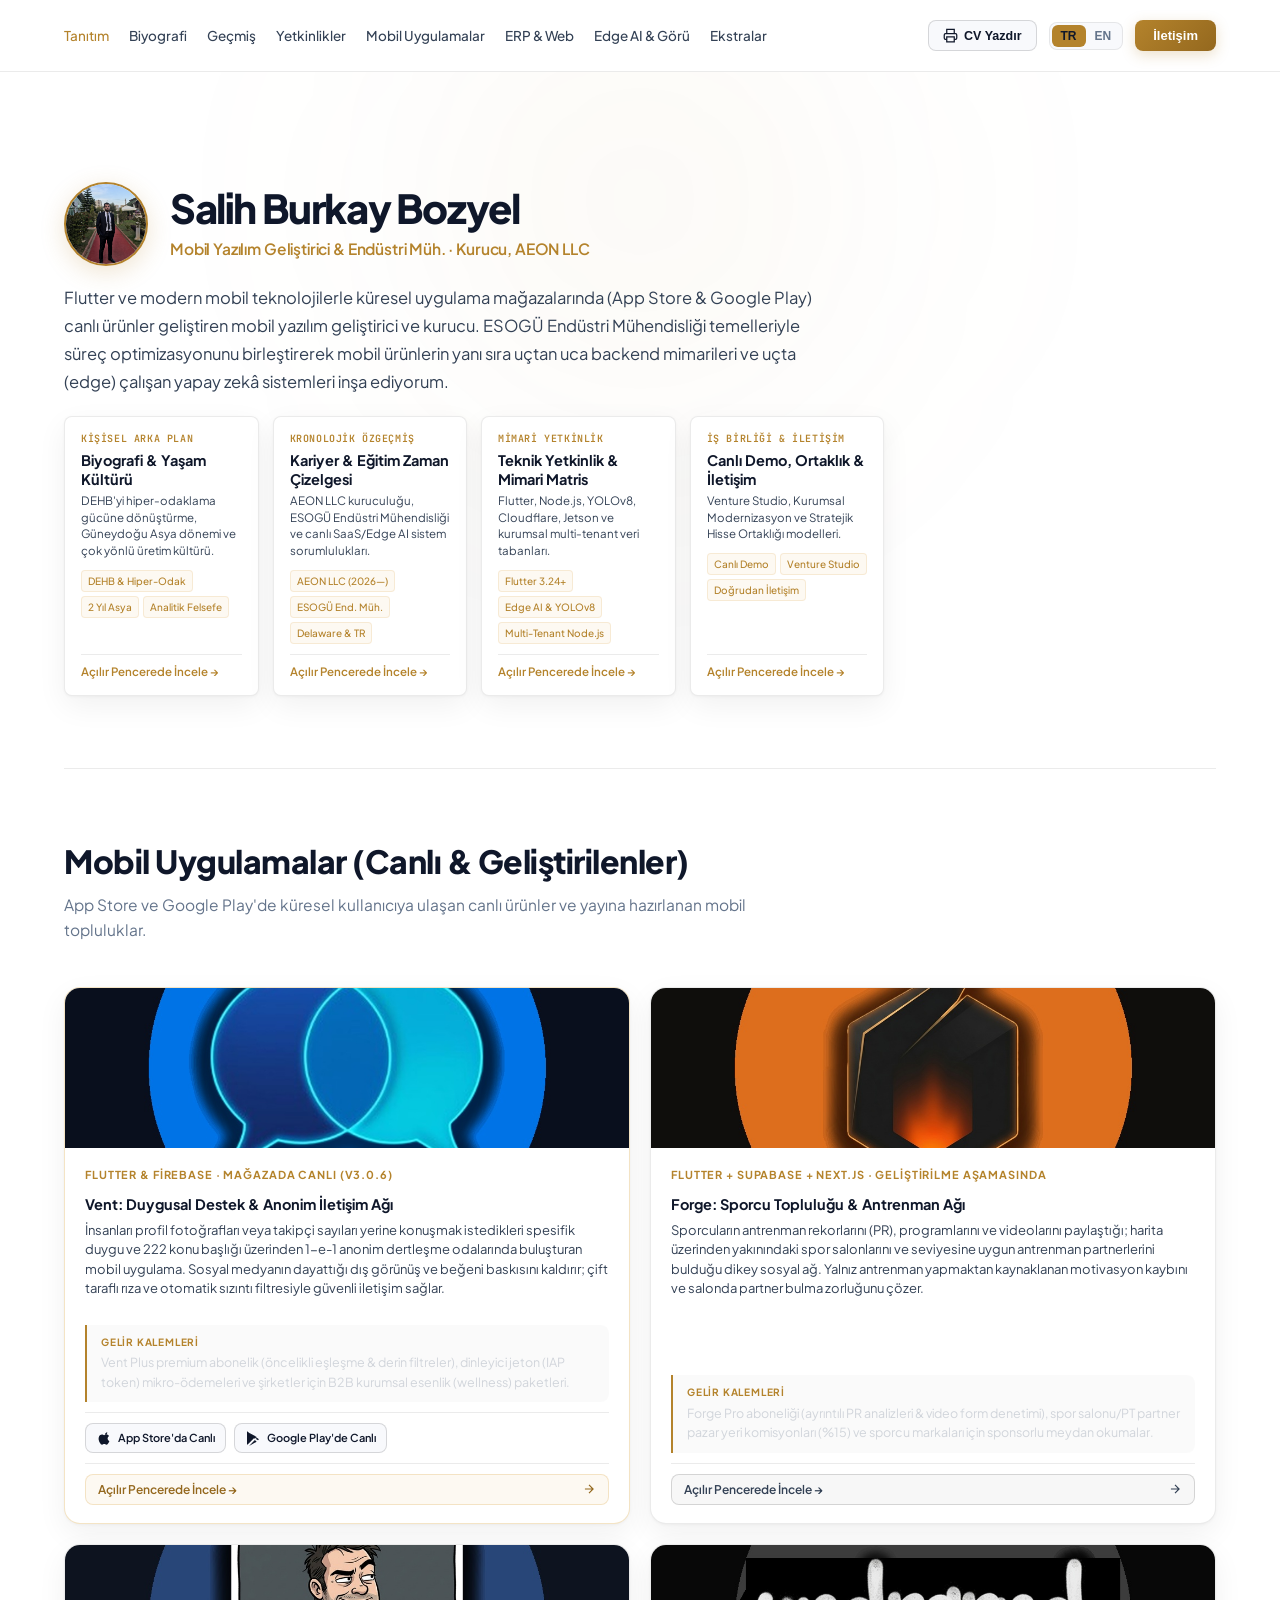
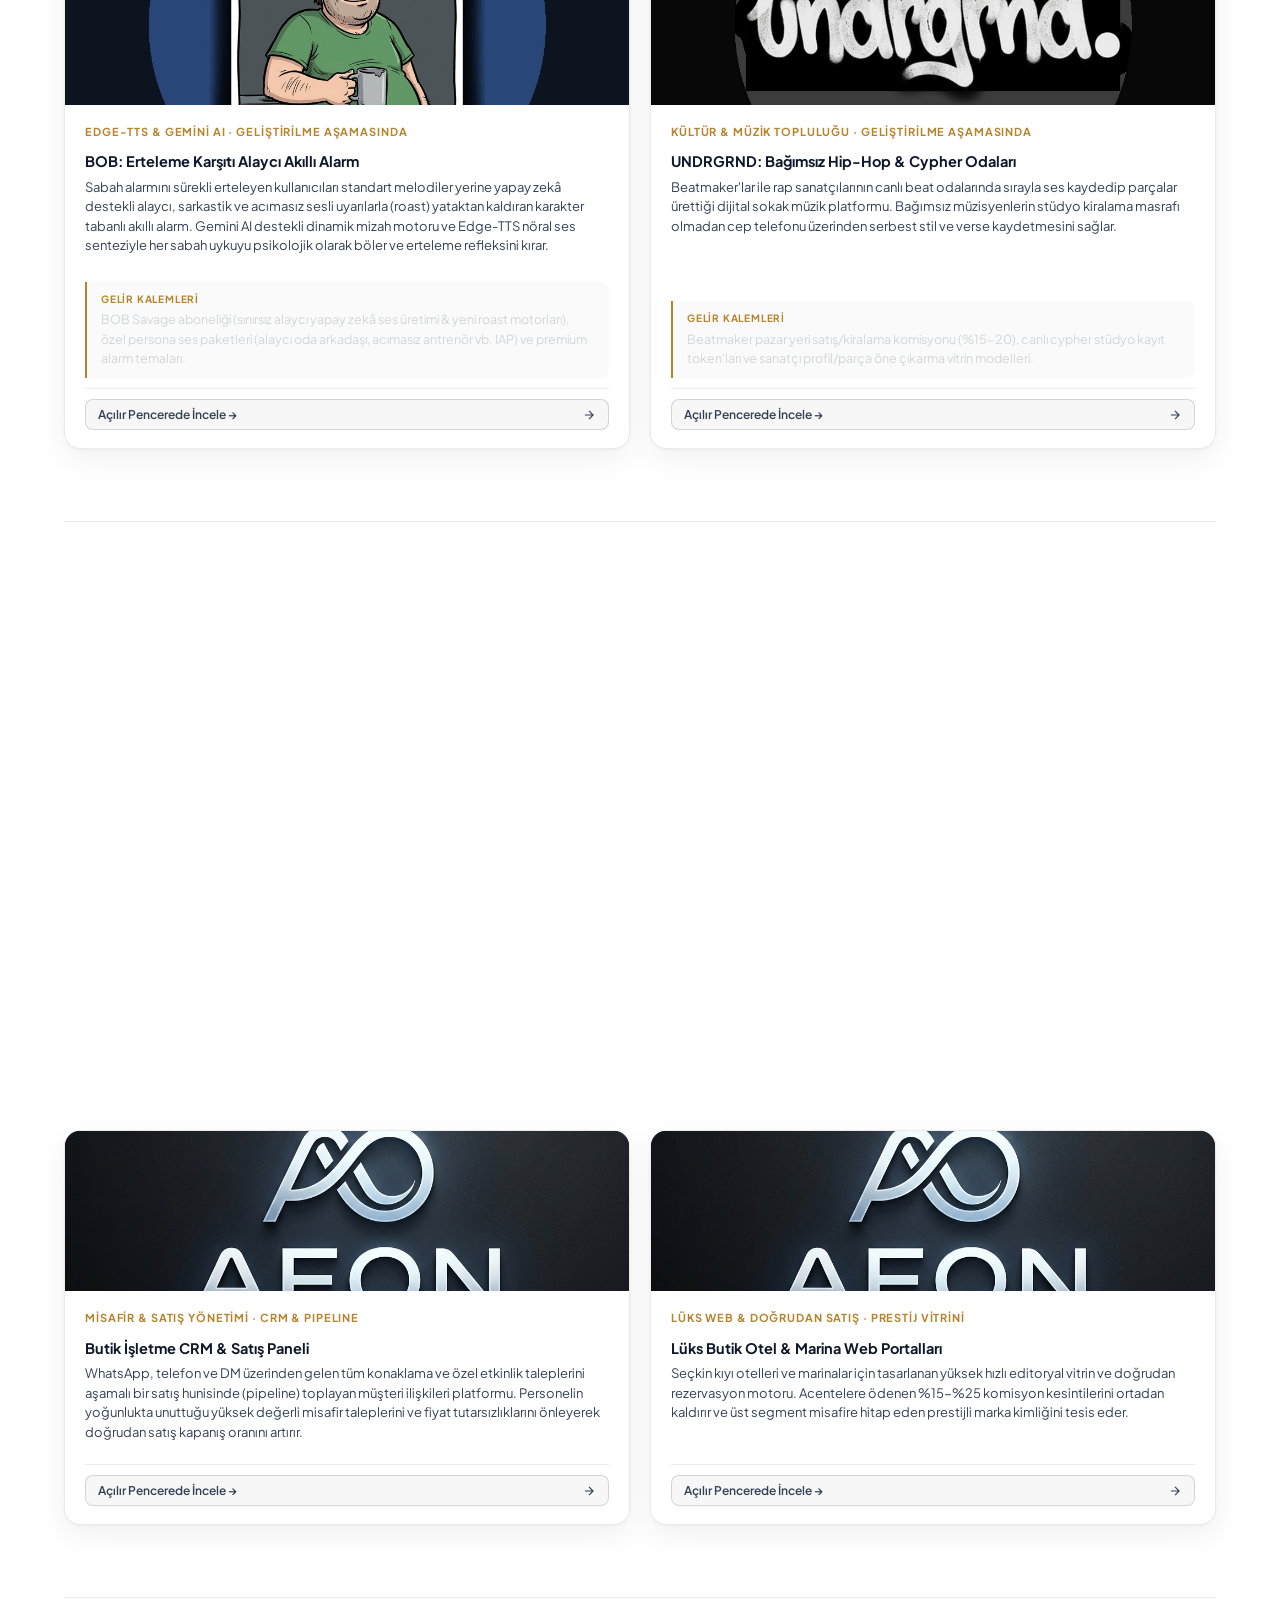
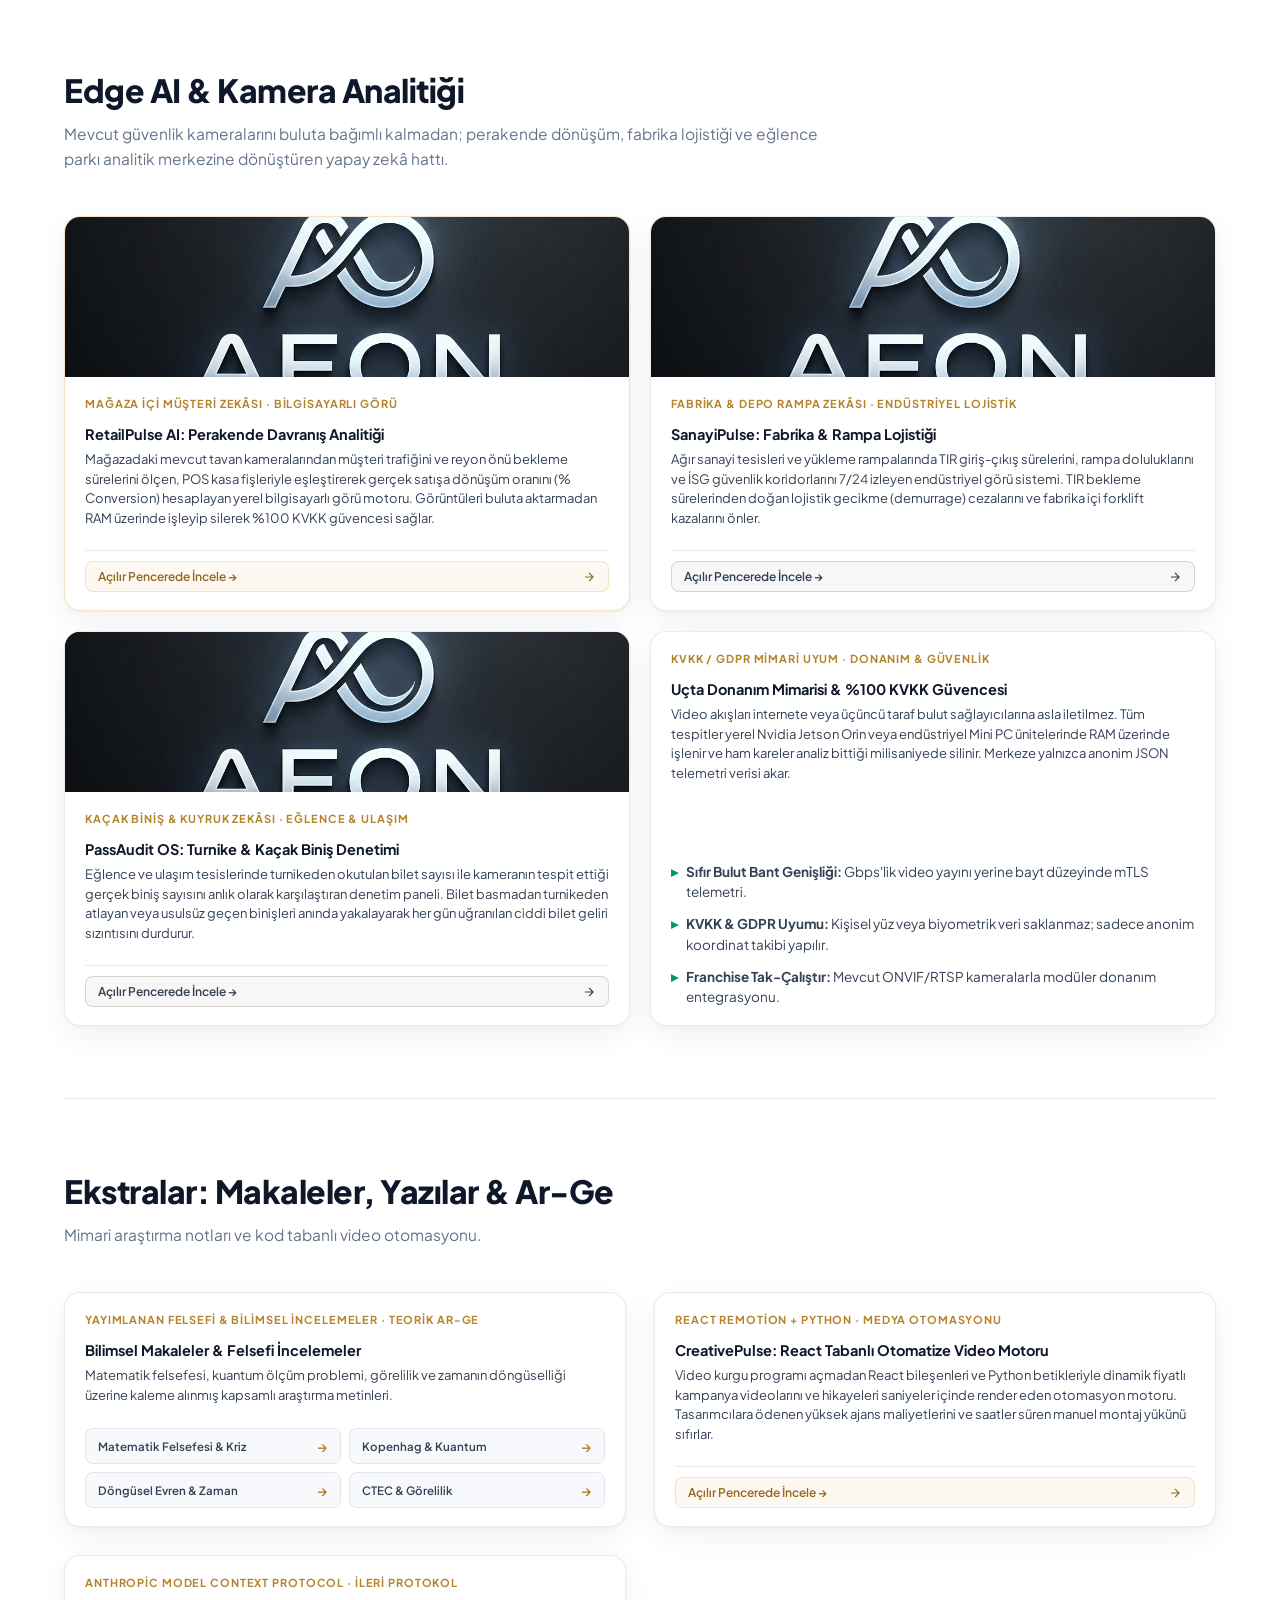
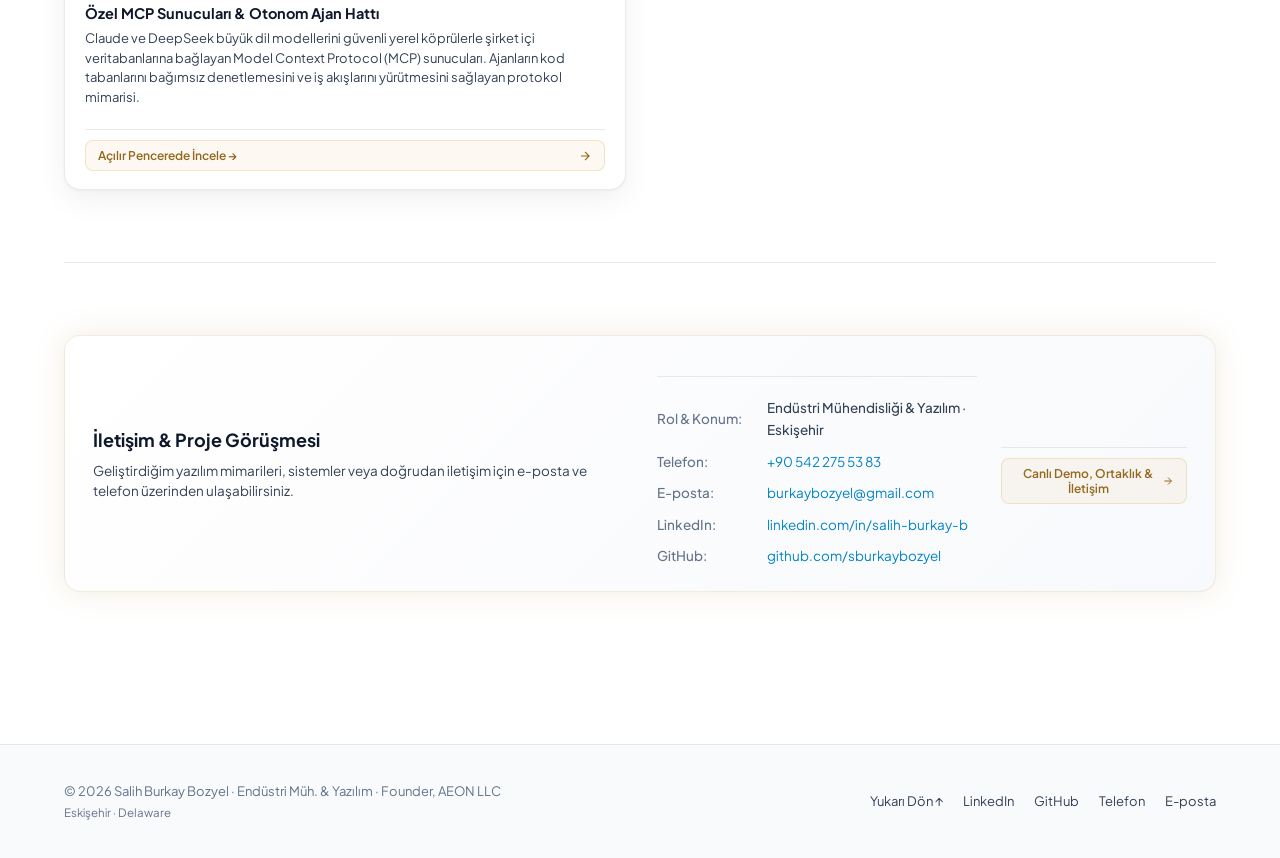
==== commit c0f29395: "fix(cache): add anti-caching meta headers and versioned asset parameters" ====
--- a/index.html
+++ b/index.html
@@ -5,10 +5,13 @@
   <meta name="viewport" content="width=device-width, initial-scale=1.0">
   <title>Salih Burkay Bozyel | ESOGÜ Endüstri Mühendisliği & Yazılım</title>
   <meta name="description" content="Salih Burkay Bozyel — Yazılım Geliştirici, Mobil & B2B SaaS, AI Sistemleri. Kapsamlı ürün portföyü ve profesyonel CV.">
+  <meta http-equiv="Cache-Control" content="no-cache, no-store, must-revalidate">
+  <meta http-equiv="Pragma" content="no-cache">
+  <meta http-equiv="Expires" content="0">
   <link rel="preconnect" href="https://fonts.googleapis.com">
   <link rel="preconnect" href="https://fonts.gstatic.com" crossorigin>
   <link href="https://fonts.googleapis.com/css2?family=Playfair+Display:ital,wght@0,600;1,400&family=Plus+Jakarta+Sans:wght@300;400;500;600;700;800&family=JetBrains+Mono:wght@400;500;600&display=swap" rel="stylesheet">
-  <link rel="stylesheet" href="styles.css">
+  <link rel="stylesheet" href="styles.css?v=2.0.1">
 </head>
 <body>
 
@@ -1086,4 +1089,4 @@
     </div>
   </div>
 
-  <script src="app.js"></script>
+  <script src="app.js?v=2.0.1"></script>
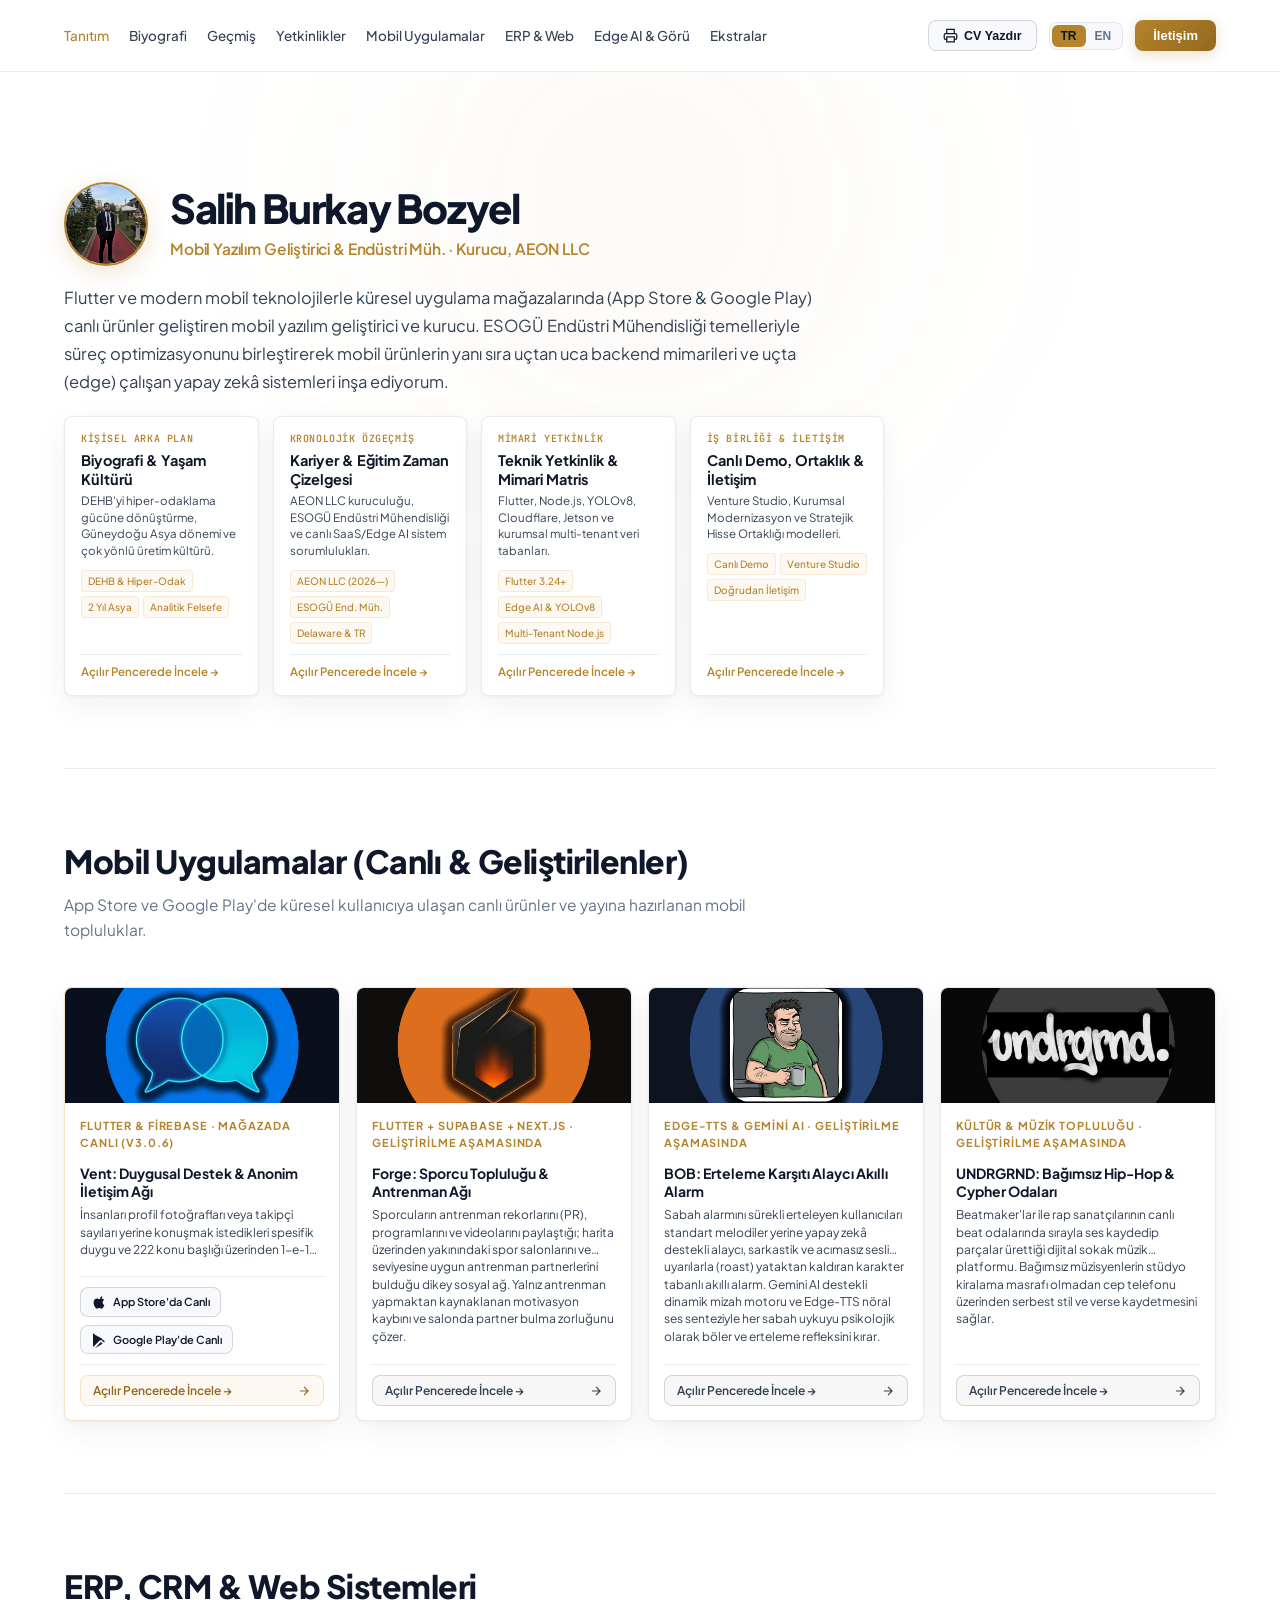
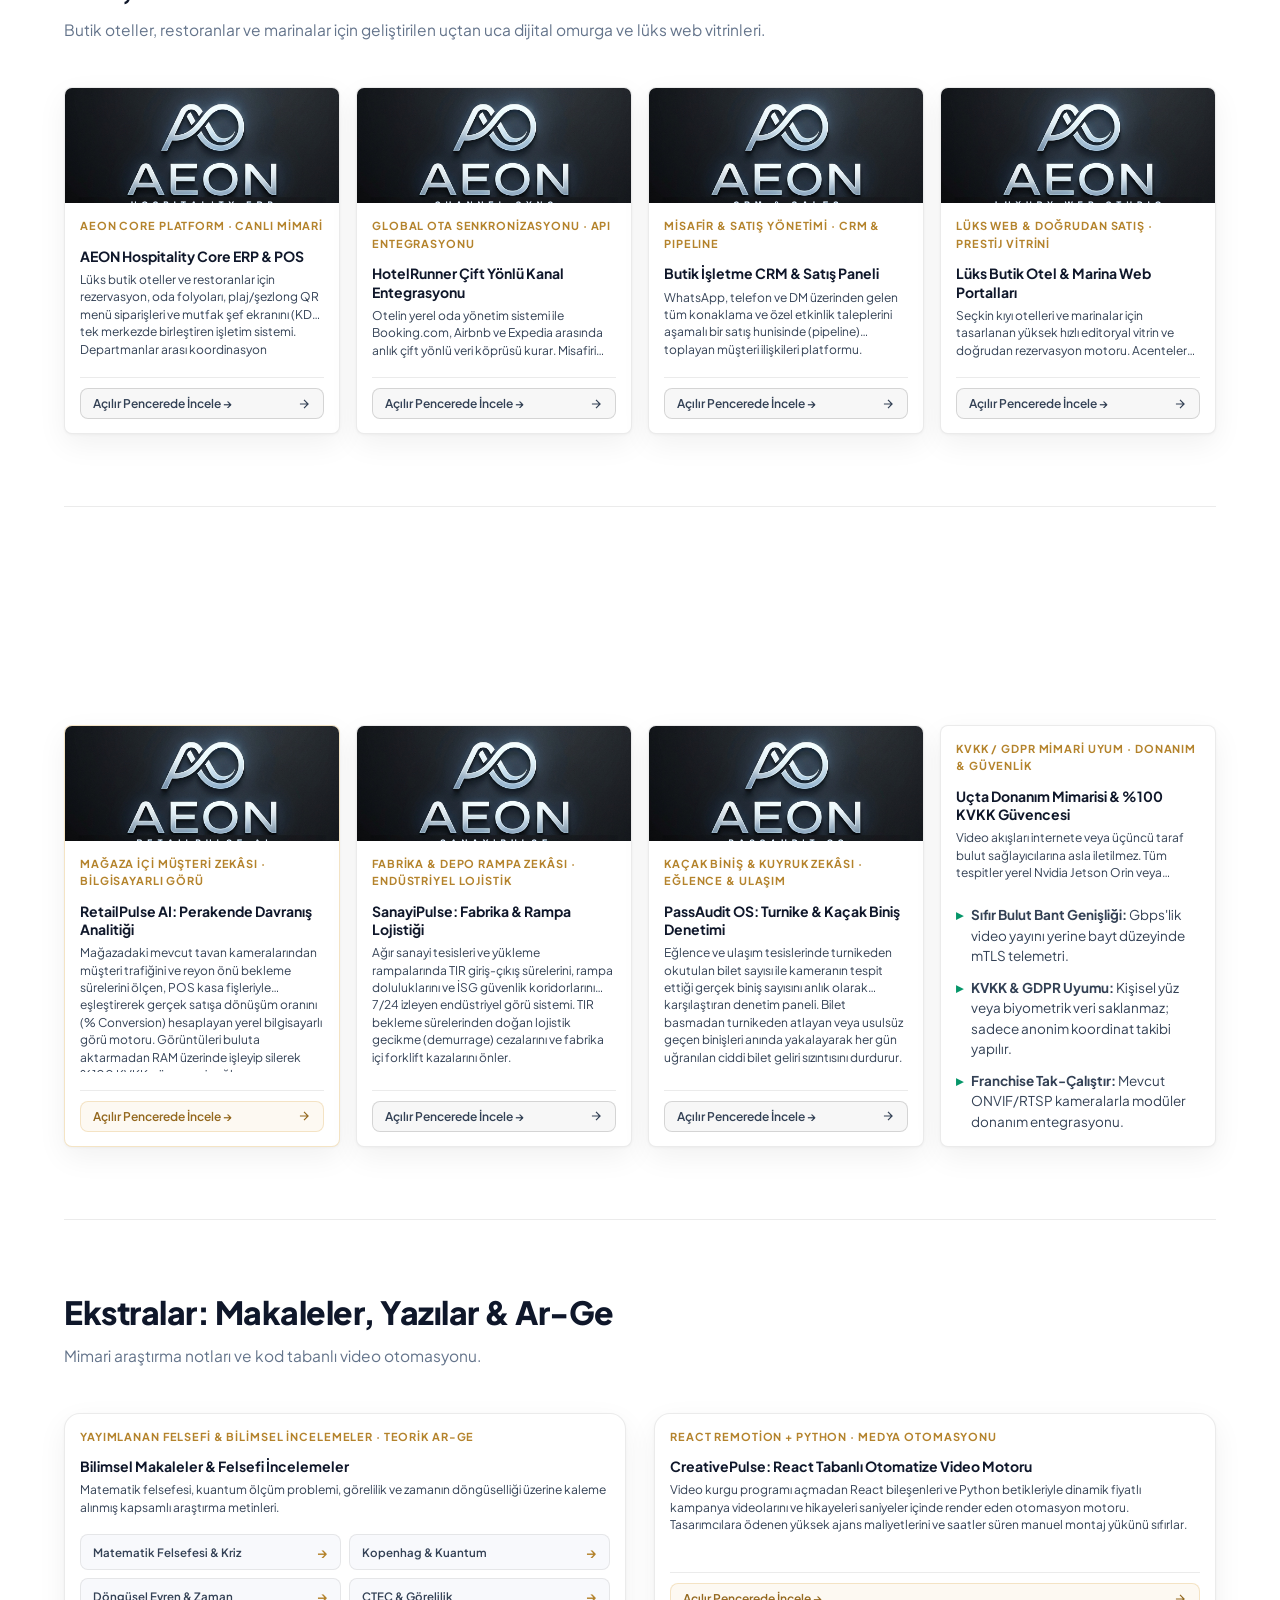
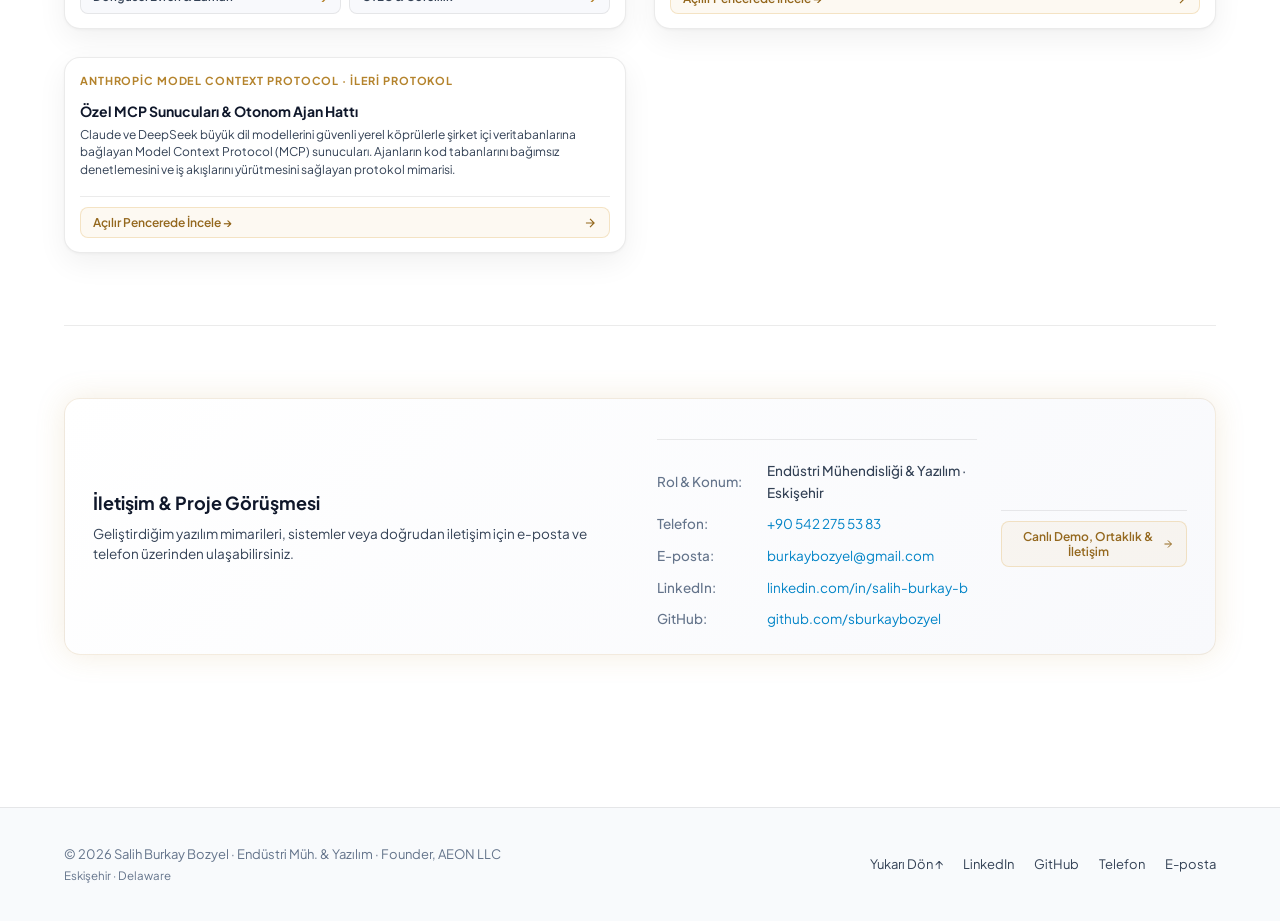
==== commit 1e5b5585: "fix(ui): 4-column compact card layout with 3-line summaries and hidden monetization box" ====
--- a/index.html
+++ b/index.html
@@ -11,7 +11,7 @@
   <link rel="preconnect" href="https://fonts.googleapis.com">
   <link rel="preconnect" href="https://fonts.gstatic.com" crossorigin>
   <link href="https://fonts.googleapis.com/css2?family=Playfair+Display:ital,wght@0,600;1,400&family=Plus+Jakarta+Sans:wght@300;400;500;600;700;800&family=JetBrains+Mono:wght@400;500;600&display=swap" rel="stylesheet">
-  <link rel="stylesheet" href="styles.css?v=2.0.1">
+  <link rel="stylesheet" href="styles.css?v=2.0.2">
 </head>
 <body>
 
@@ -1089,4 +1089,4 @@
     </div>
   </div>
 
-  <script src="app.js?v=2.0.1"></script>
+  <script src="app.js?v=2.0.2"></script>
--- a/styles.css
+++ b/styles.css
@@ -834,20 +834,41 @@
 /* 4 & 5 & 6. Showcase Grid (ERP, AI, Mobile) */
 .showcase-grid {
   display: grid;
-  grid-template-columns: repeat(2, 1fr);
-  gap: 20px;
+  grid-template-columns: repeat(4, 1fr);
+  gap: 16px;
+}
+
+#edge-ai .showcase-grid {
+  grid-template-columns: repeat(4, 1fr);
+  gap: 16px;
 }
 
 .extras-grid {
   display: grid;
   grid-template-columns: repeat(3, 1fr);
-  gap: 20px;
+  gap: 16px;
+}
+
+@media (max-width: 1120px) {
+  .showcase-grid,
+  #edge-ai .showcase-grid,
+  .extras-grid {
+    grid-template-columns: repeat(2, 1fr);
+  }
+}
+
+@media (max-width: 600px) {
+  .showcase-grid,
+  #edge-ai .showcase-grid,
+  .extras-grid {
+    grid-template-columns: 1fr;
+  }
 }
 
 .showcase-card {
   background: var(--surface);
   border: 1px solid var(--line);
-  border-radius: var(--radius-md);
+  border-radius: var(--radius-sm);
   overflow: hidden;
   display: flex;
   flex-direction: column;
@@ -869,7 +890,7 @@
 .card-media {
   position: relative;
   width: 100%;
-  height: 160px;
+  height: 115px;
   background: #0b1120;
   display: flex;
   align-items: center;
@@ -886,7 +907,7 @@
 }
 
 .card-media:hover img {
-  transform: scale(1.03);
+  transform: scale(1.04);
 }
 
 .zoom-badge {
@@ -894,7 +915,7 @@
 }
 
 .card-body {
-  padding: 18px 20px;
+  padding: 14px 15px;
   display: flex;
   flex-direction: column;
   flex: 1;
@@ -1004,18 +1025,22 @@
 }
 
 .card-heading {
-  font-size: 14.5px;
+  font-size: 14px;
   font-weight: 700;
   color: var(--paper);
-  line-height: 1.35;
+  line-height: 1.3;
   margin-bottom: 6px;
 }
 
 .card-summary {
-  font-size: 13px;
+  font-size: 12px;
   color: var(--paper-soft);
-  line-height: 1.5;
-  margin-bottom: 12px;
+  line-height: 1.45;
+  margin-bottom: 8px;
+  display: -webkit-box;
+  -webkit-line-clamp: 3;
+  -webkit-box-orient: vertical;
+  overflow: hidden;
   flex: 1;
 }
 
@@ -3053,28 +3078,7 @@
 
 /* Mobile App Monetization & Revenue Stream Component */
 .card-monetization {
-  margin-top: 14px;
-  padding: 10px 14px;
-  background: rgba(0, 0, 0, 0.02);
-  border-left: 2px solid var(--gold);
-  border-radius: 0 var(--radius-sm) var(--radius-sm) 0;
-  font-size: 12.5px;
-  line-height: 1.55;
-  color: var(--paper-soft);
-}
-
-.card-monetization .mono-label {
-  display: block;
-  font-size: 10px;
-  font-weight: 700;
-  text-transform: uppercase;
-  letter-spacing: 0.08em;
-  color: var(--gold);
-  margin-bottom: 3px;
-}
-
-.card-monetization .mono-text {
-  color: #d1d5db;
+  display: none !important;
 }
 
 /* Article Hub & Modal Reader Styles */
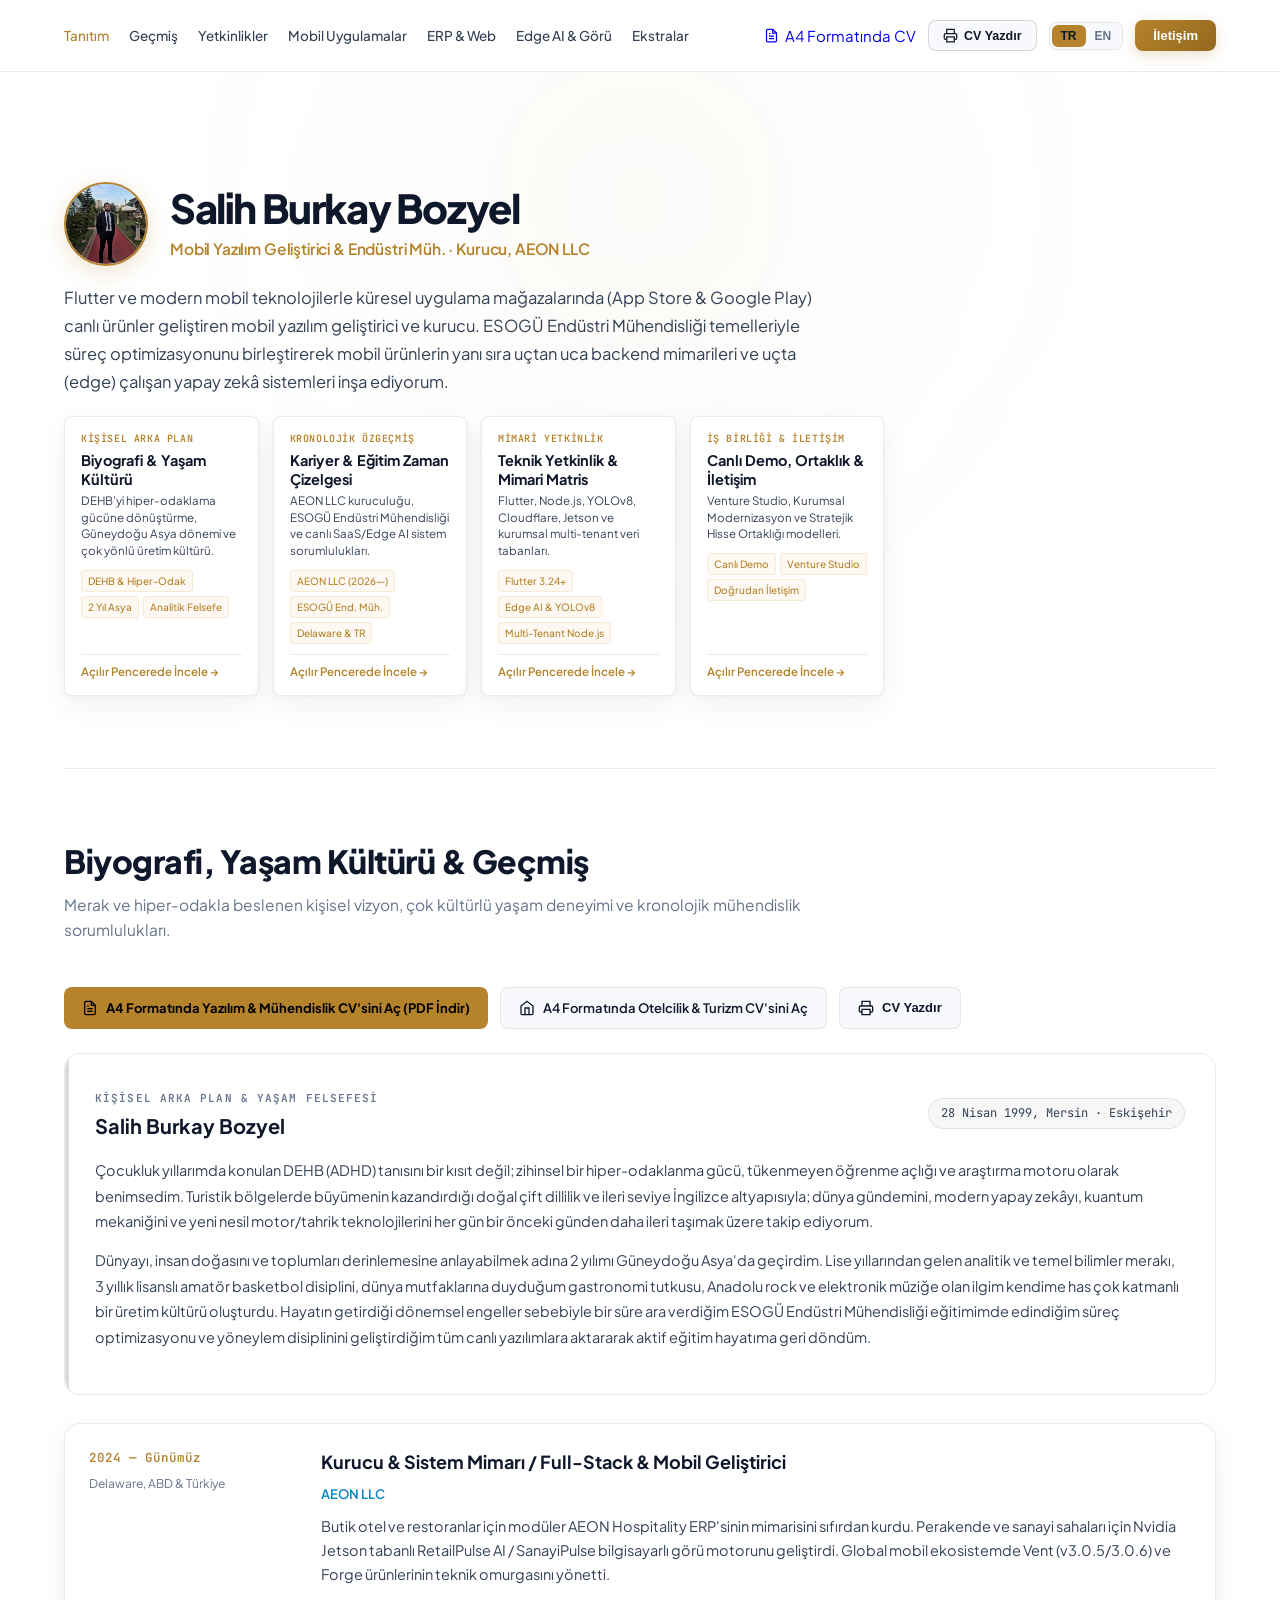
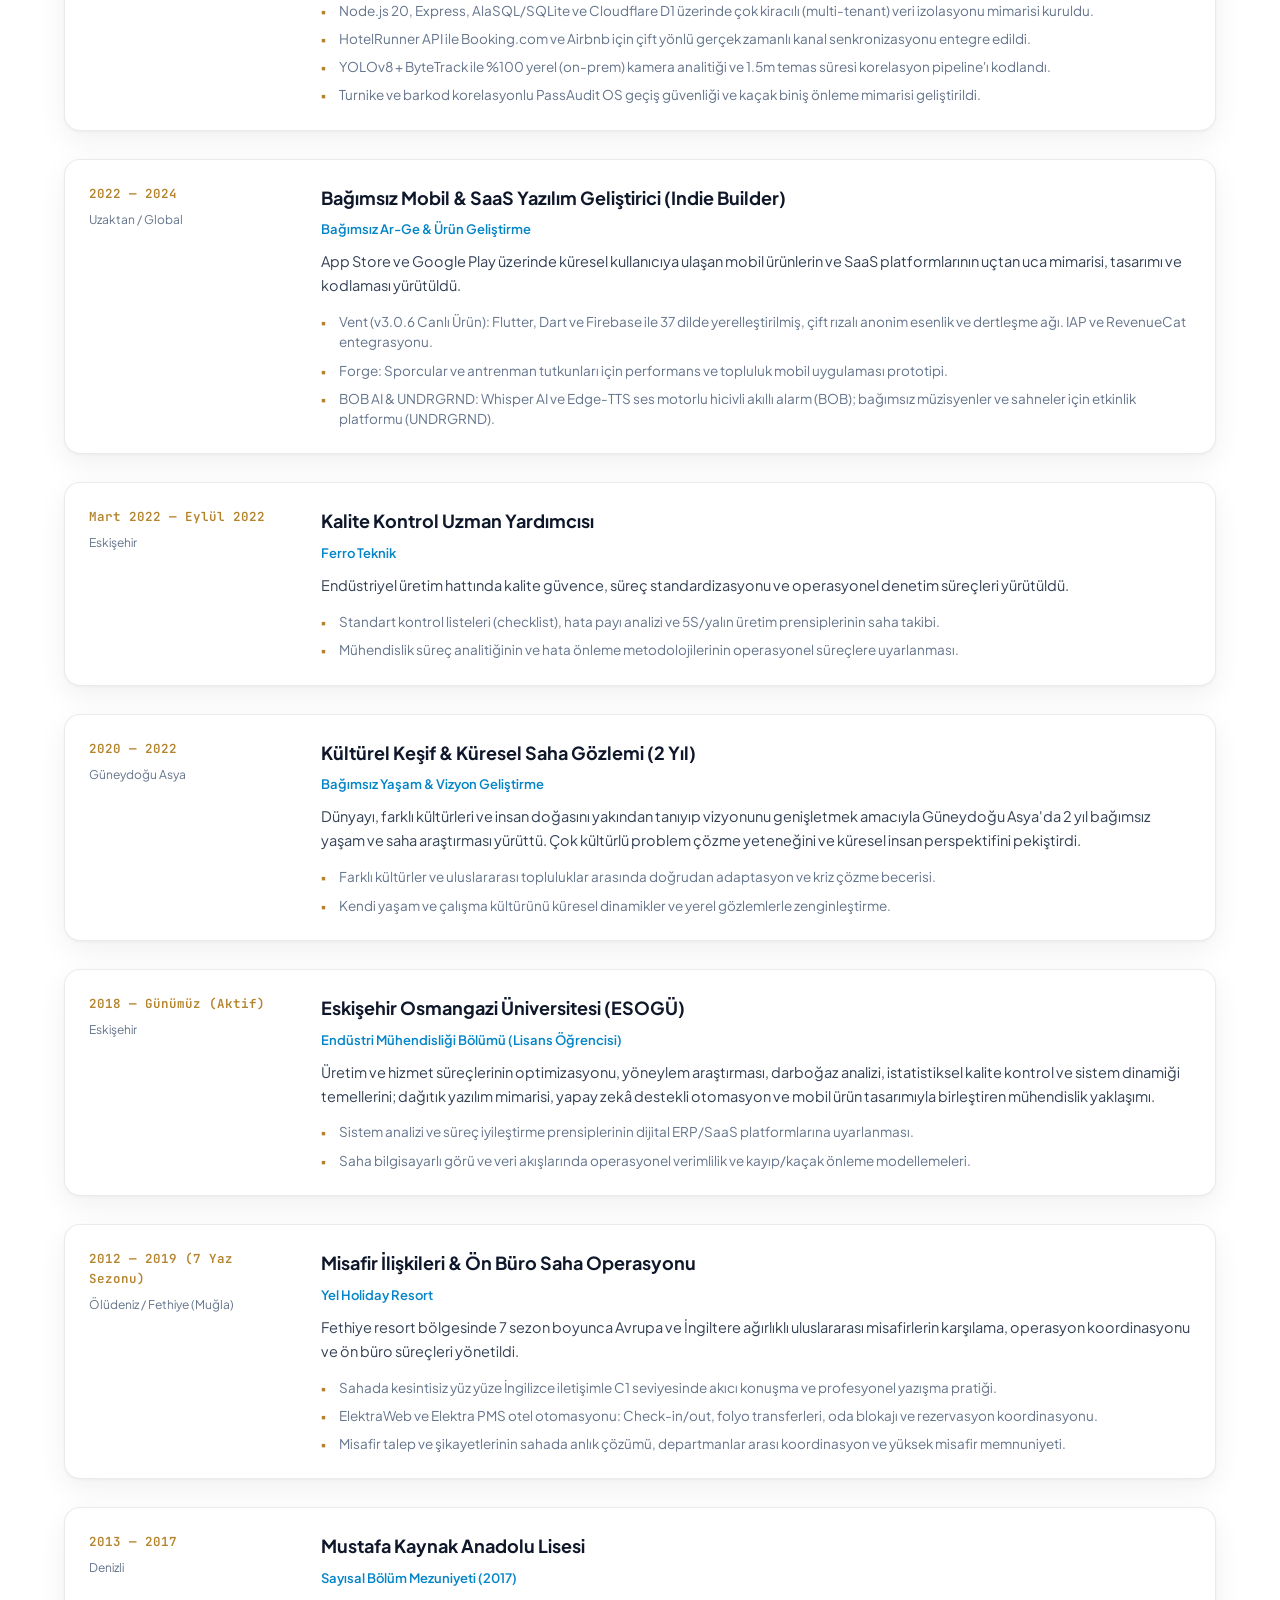
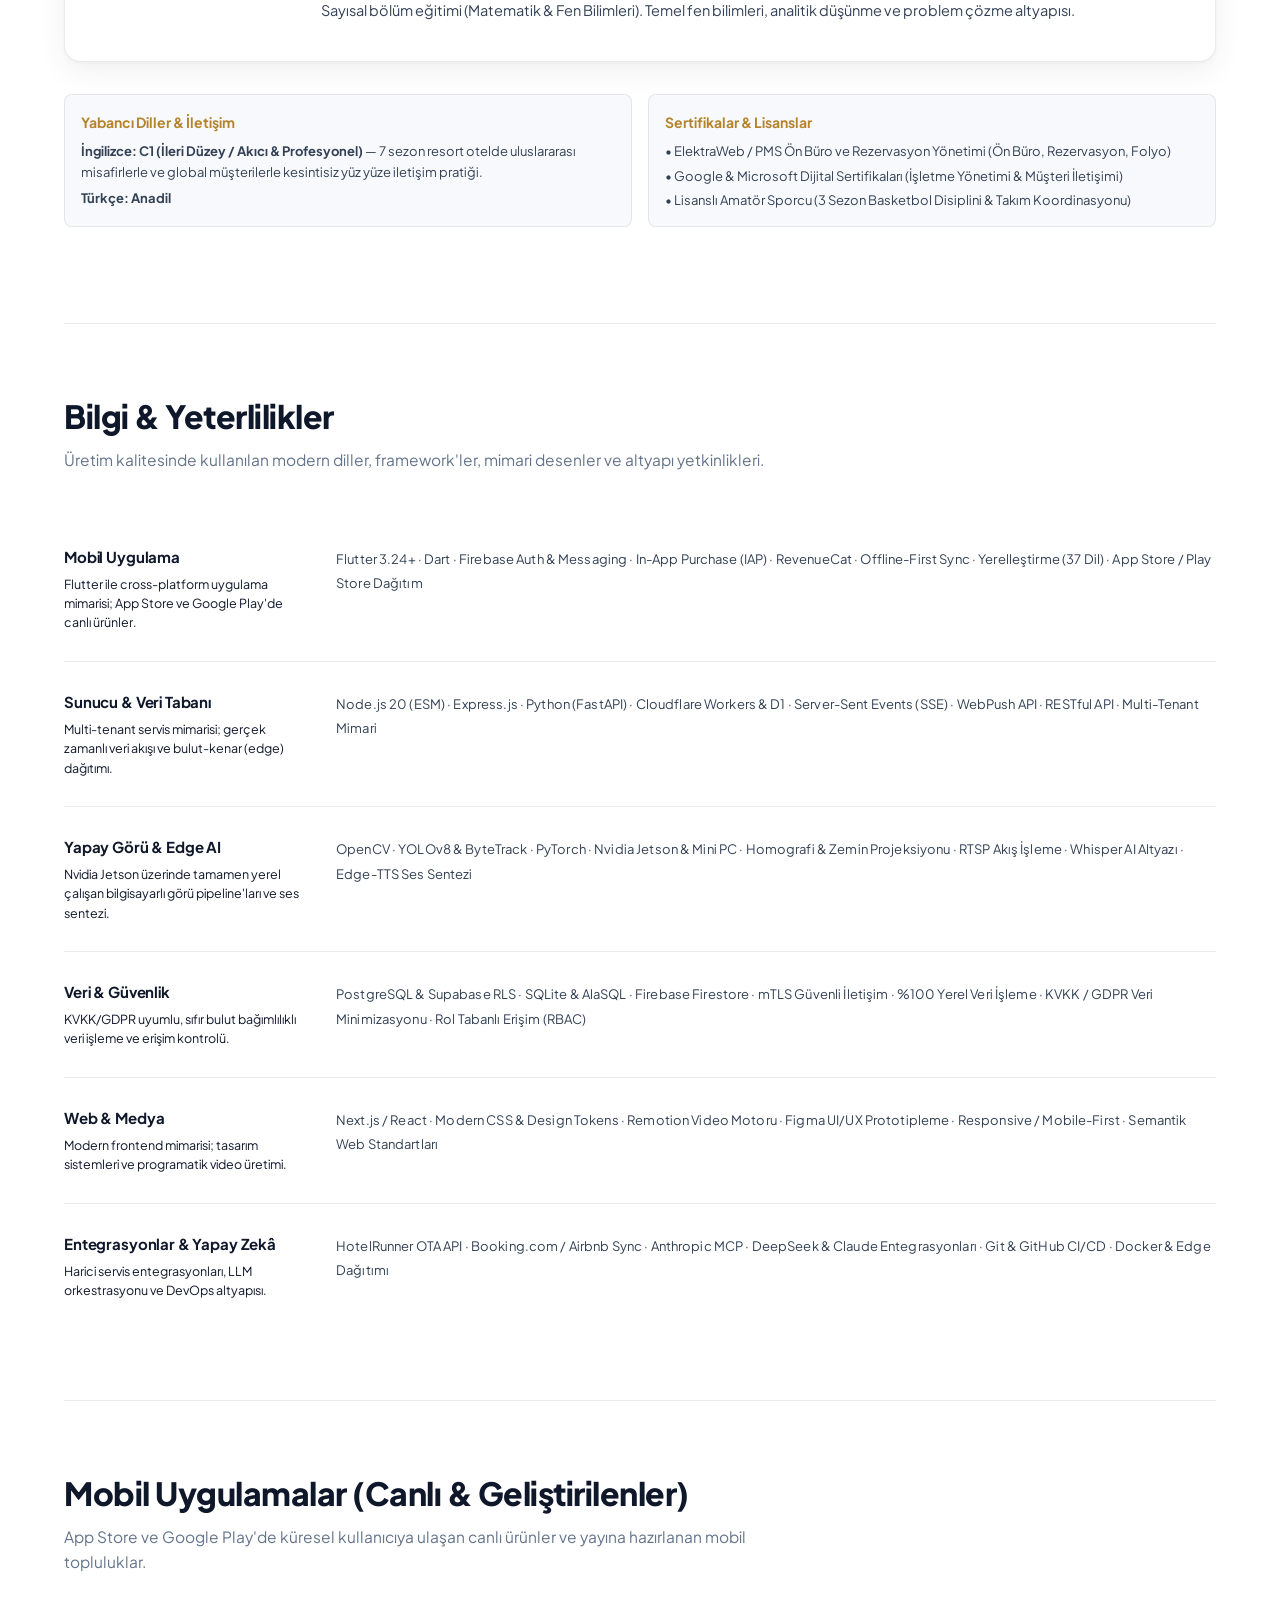
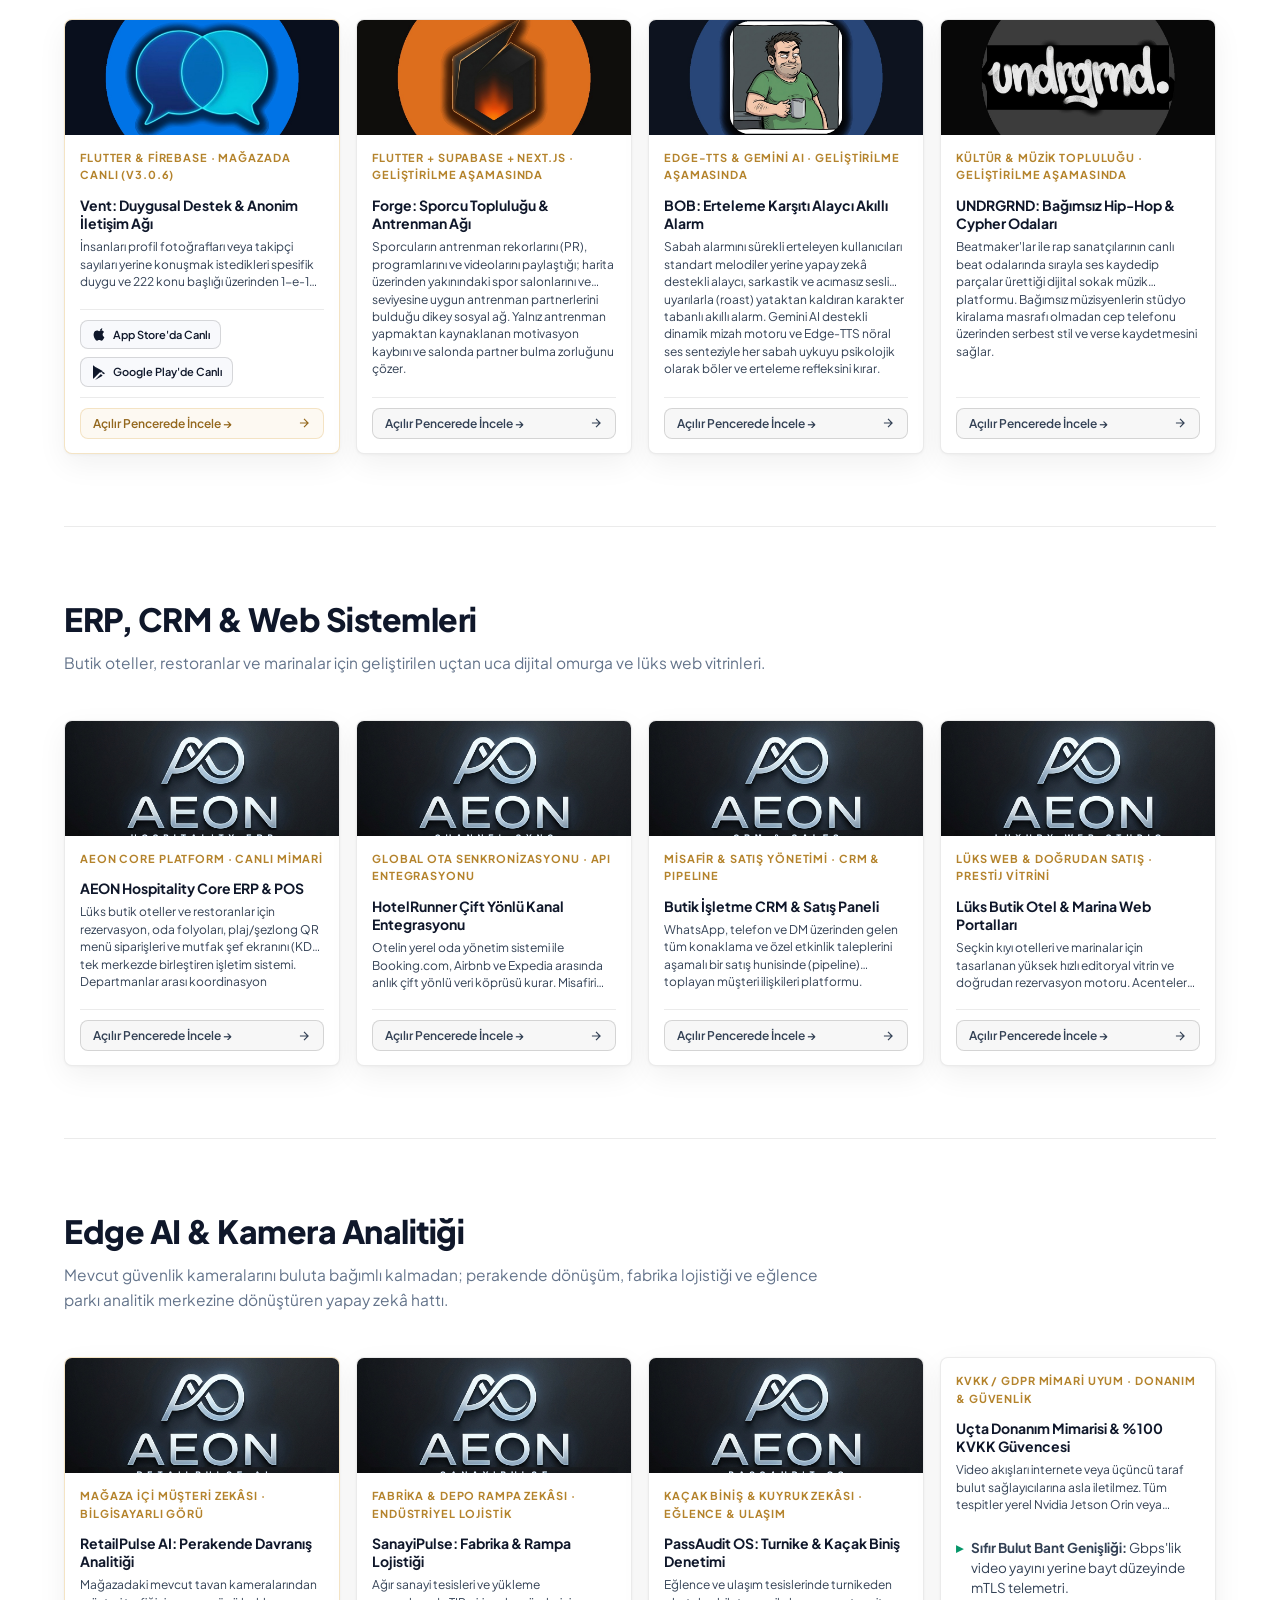
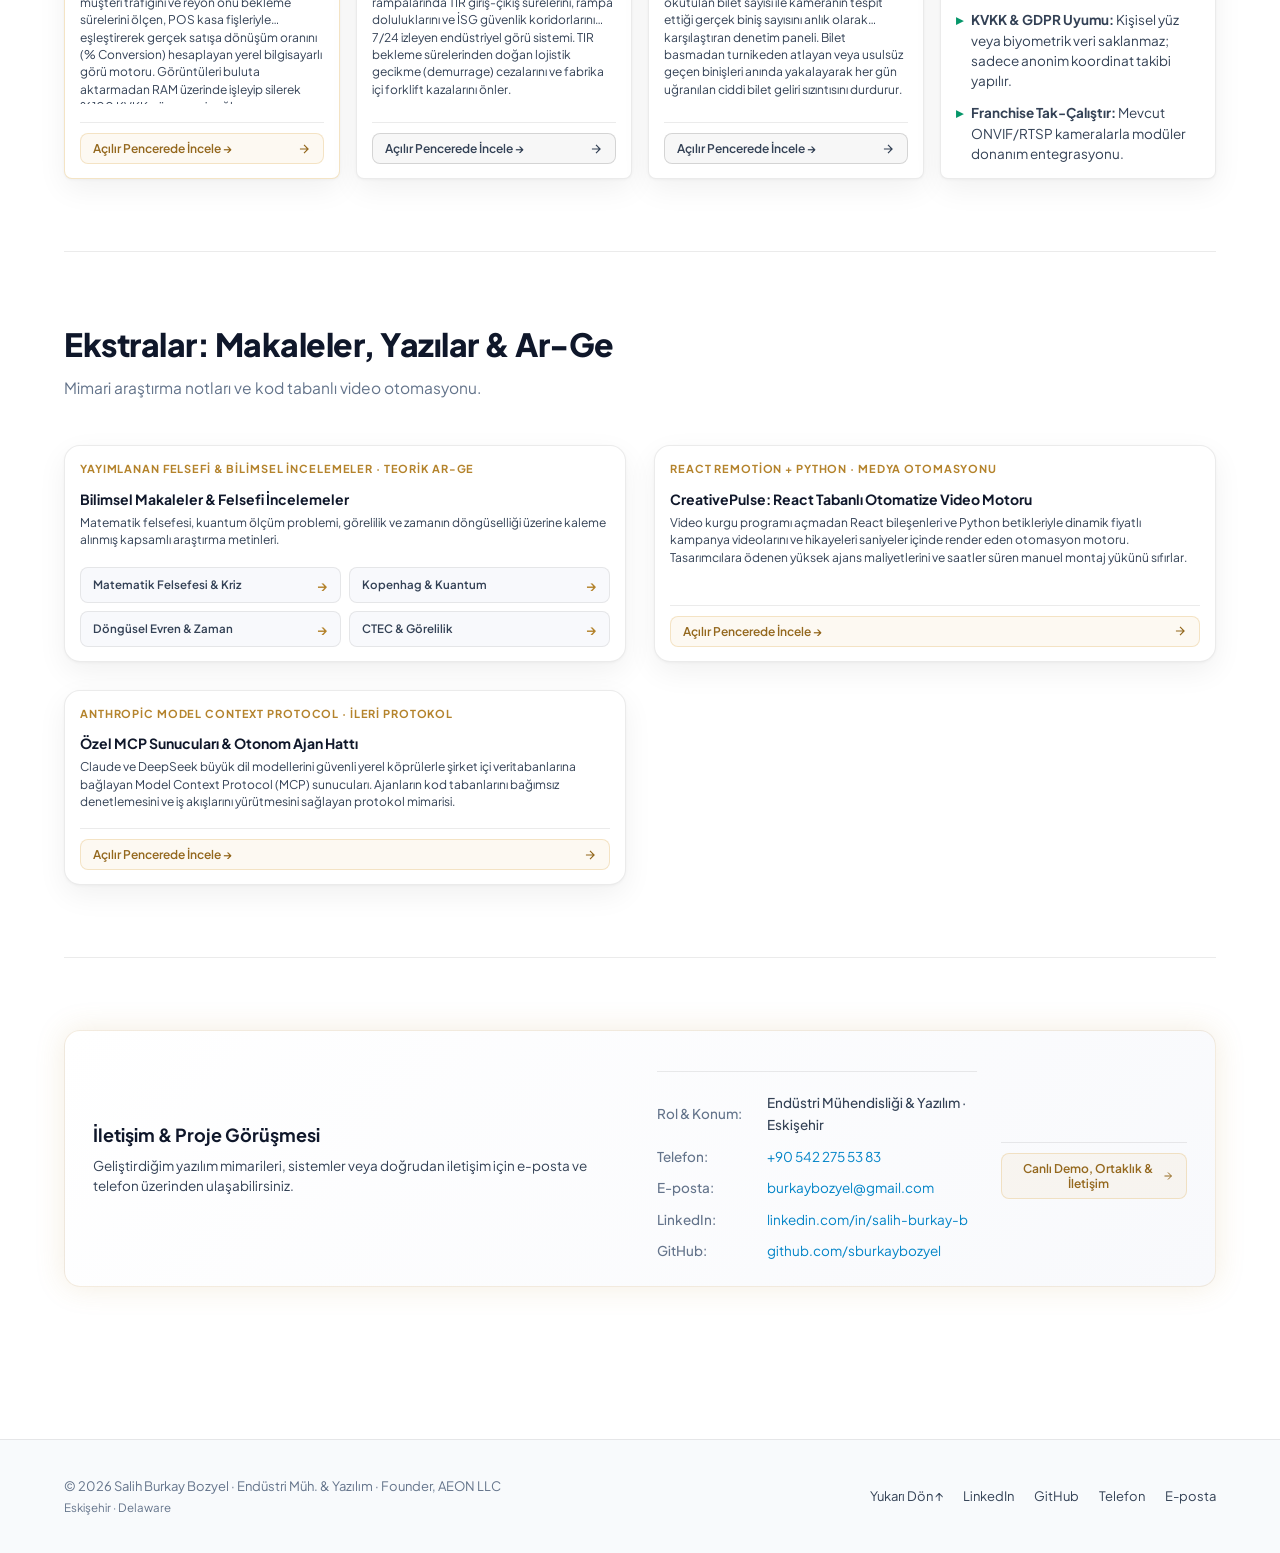
==== commit cee8502d: "fix: populate comprehensive CV on website, restore experience/skills print & screen views, and add s" ====
--- a/index.html
+++ b/index.html
@@ -24,9 +24,8 @@
     <div class="header-container">
       <nav class="main-nav" id="mainNav">
         <a href="#intro" data-i18n="navIntro">Tanıtım</a>
-        <button type="button" class="nav-modal-btn" onclick="openSectionModal('bioModalBackdrop')" data-i18n="navBio">Biyografi</button>
-        <button type="button" class="nav-modal-btn" onclick="openSectionModal('experienceModalBackdrop')" data-i18n="navExp">Geçmiş</button>
-        <button type="button" class="nav-modal-btn" onclick="openSectionModal('skillsModalBackdrop')" data-i18n="navSkills">Yetkinlikler</button>
+        <a href="#experience" data-i18n="navExp">Özgeçmiş & Geçmiş</a>
+        <a href="#skills" data-i18n="navSkills">Yetkinlikler</a>
         <a href="#mobile-apps" data-i18n="navMobile">Mobil Uygulamalar</a>
         <a href="#erp-crm-web" data-i18n="navErpWeb">ERP & Web</a>
         <a href="#edge-ai" data-i18n="navEdgeAi">Edge AI & Görü</a>
@@ -34,6 +33,10 @@
       </nav>
 
       <div class="header-actions">
+        <a href="cv.html" target="_blank" class="btn-action a4-btn" title="A4 Formatında CV Görüntüle / PDF İndir" style="text-decoration: none; display: inline-flex; align-items: center; gap: 6px;">
+          <svg width="15" height="15" viewBox="0 0 24 24" fill="none" stroke="currentColor" stroke-width="2"><path d="M14 2H6a2 2 0 00-2 2v16a2 2 0 002 2h12a2 2 0 002-2V8z"/><path d="M14 2v6h6"/><path d="M16 13H8"/><path d="M16 17H8"/><path d="M10 9H8"/></svg>
+          <span class="btn-text" data-i18n="btnA4Cv">A4 CV</span>
+        </a>
         <button class="btn-action print-btn" onclick="window.print()" title="CV Olarak Yazdır / PDF İndir">
           <svg width="15" height="15" viewBox="0 0 24 24" fill="none" stroke="currentColor" stroke-width="2"><path d="M6 9V2h12v7M6 18H4a2 2 0 01-2-2v-5a2 2 0 012-2h16a2 2 0 012 2v5a2 2 0 01-2 2h-2"/><path d="M6 14h12v8H6z"/></svg>
           <span class="btn-text" data-i18n="btnPrintCv">CV Yazdır</span>
@@ -159,8 +162,7 @@
       </div>
     </section>
 
-    <!-- 2. GEÇMİŞ & 3. YETKİNLİKLER (Sadece Baskı/CV'de tam basılır; Ekranda açılır pencere olarak açılır) -->
-    <div class="print-only">
+    <!-- 2. GEÇMİŞ & CV (ÖZGEÇMİŞ & KARİYER ZAMAN ÇİZELGESİ) -->
     <section class="section-block" id="experience">
       <div class="section-header">
         <h2 class="section-title" data-i18n="expTitle">Biyografi, Yaşam Kültürü & <span>Geçmiş</span></h2>
@@ -169,6 +171,22 @@
         </p>
       </div>
 
+      <!-- CV Aksiyon ve İndirme Araç Çubuğu -->
+      <div class="cv-action-toolbar no-print" style="display: flex; flex-wrap: wrap; gap: 12px; margin-bottom: 24px;">
+        <a href="cv.html" target="_blank" class="btn-action highlight-btn" style="text-decoration: none; display: inline-flex; align-items: center; gap: 8px; padding: 10px 18px; border-radius: 8px; font-size: 13px; font-weight: 700; background: var(--gold); color: #000;">
+          <svg width="16" height="16" viewBox="0 0 24 24" fill="none" stroke="currentColor" stroke-width="2"><path d="M14 2H6a2 2 0 00-2 2v16a2 2 0 002 2h12a2 2 0 002-2V8z"/><path d="M14 2v6h6"/><path d="M16 13H8"/><path d="M16 17H8"/><path d="M10 9H8"/></svg>
+          <span data-i18n="btnViewA4Cv">A4 Formatında Yazılım & Mühendislik CV'sini Aç (PDF İndir)</span>
+        </a>
+        <a href="cv-otel-salih-burkay-bozyel.html" target="_blank" class="btn-action" style="text-decoration: none; display: inline-flex; align-items: center; gap: 8px; padding: 10px 18px; border-radius: 8px; font-size: 13px; font-weight: 600; background: var(--surface-raised); border: 1px solid var(--line); color: var(--paper);">
+          <svg width="16" height="16" viewBox="0 0 24 24" fill="none" stroke="currentColor" stroke-width="2"><path d="M3 9l9-7 9 7v11a2 2 0 01-2 2H5a2 2 0 01-2-2z"/><polyline points="9 22 9 12 15 12 15 22"/></svg>
+          <span data-i18n="btnViewHotelCv">A4 Formatında Otelcilik & Turizm CV'sini Aç</span>
+        </a>
+        <button class="btn-action" onclick="window.print()" style="display: inline-flex; align-items: center; gap: 8px; padding: 10px 18px; border-radius: 8px; font-size: 13px; font-weight: 600; background: var(--surface-raised); border: 1px solid var(--line); color: var(--paper); cursor: pointer;">
+          <svg width="16" height="16" viewBox="0 0 24 24" fill="none" stroke="currentColor" stroke-width="2"><path d="M6 9V2h12v7M6 18H4a2 2 0 01-2-2v-5a2 2 0 012-2h16a2 2 0 012 2v5a2 2 0 01-2 2h-2"/><path d="M6 14h12v8H6z"/></svg>
+          <span data-i18n="btnPrintCv">Sayfayı CV Olarak Yazdır</span>
+        </button>
+      </div>
+
       <!-- Biyografi & Yaşam Kültürü Kartı -->
       <div class="bio-card">
         <div class="bio-header">
@@ -184,21 +202,20 @@
         <p class="bio-text" data-i18n="bioPara2">
           Dünyayı, insan doğasını ve toplumları derinlemesine anlayabilmek adına 2 yılımı Güneydoğu Asya'da geçirdim. Lise yıllarından gelen analitik ve temel bilimler merakı, 3 yıllık lisanslı amatör basketbol disiplini, dünya mutfaklarına duyduğum gastronomi tutkusu, Anadolu rock ve elektronik müziğe olan ilgim kendime has çok katmanlı bir üretim kültürü oluşturdu. Hayatın getirdiği dönemsel engeller sebebiyle bir süre ara verdiğim ESOGÜ Endüstri Mühendisliği eğitimimde edindiğim süreç optimizasyonu ve yöneylem disiplinini geliştirdiğim tüm canlı yazılımlara aktararak aktif eğitim hayatıma geri döndüm.
         </p>
-
       </div>
 
       <!-- Kronolojik Zaman Çizelgesi -->
       <div class="timeline-cv">
-        <!-- 1. AEON LLC (2026 — Günümüz) -->
+        <!-- 1. AEON LLC (2024 — Günümüz) -->
         <div class="cv-item">
           <div class="cv-time">
-            <span class="time-badge" data-i18n="cvTimeNow">2026 — Günümüz</span>
+            <span class="time-badge" data-i18n="cvTimeNow">2024 — Günümüz</span>
             <span class="cv-loc" data-i18n="cvLocAeon">Delaware, ABD & Türkiye</span>
           </div>
           <div class="cv-content">
             <div class="cv-role-wrap">
-              <h3 class="cv-role" data-i18n="cvRoleAeon">Kurucu & Yazılım Geliştirici</h3>
-              <span class="cv-company">AEON LLC</span>
+              <h3 class="cv-role" data-i18n="cvRoleAeon">Kurucu & Sistem Mimarı / Full-Stack & Mobil Geliştirici</h3>
+              <span class="cv-company" data-i18n="cvCompAeon">AEON LLC</span>
             </div>
             <p class="cv-desc" data-i18n="expAeonDesc">
               Butik otel ve restoranlar için modüler AEON Hospitality ERP'sinin mimarisini sıfırdan kurdu. Perakende ve sanayi sahaları için Nvidia Jetson tabanlı RetailPulse AI / SanayiPulse bilgisayarlı görü motorunu geliştirdi. Global mobil ekosistemde Vent (v3.0.5/3.0.6) ve Forge ürünlerinin teknik omurgasını yönetti.
@@ -207,11 +224,76 @@
               <li data-i18n="expAeonBullet1">Node.js 20, Express, AlaSQL/SQLite ve Cloudflare D1 üzerinde çok kiracılı (multi-tenant) veri izolasyonu mimarisi kuruldu.</li>
               <li data-i18n="expAeonBullet2">HotelRunner API ile Booking.com ve Airbnb için çift yönlü gerçek zamanlı kanal senkronizasyonu entegre edildi.</li>
               <li data-i18n="expAeonBullet3">YOLOv8 + ByteTrack ile %100 yerel (on-prem) kamera analitiği ve 1.5m temas süresi korelasyon pipeline'ı kodlandı.</li>
+              <li data-i18n="expAeonBullet4">Turnike ve barkod korelasyonlu PassAudit OS geçiş güvenliği ve kaçak biniş önleme mimarisi geliştirildi.</li>
             </ul>
           </div>
         </div>
 
-        <!-- 4. ESOGÜ Endüstri Mühendisliği (2018 — Günümüz) -->
+        <!-- 2. INDIE BUILDER (2022 — 2024) -->
+        <div class="cv-item">
+          <div class="cv-time">
+            <span class="time-badge" data-i18n="cvTimeIndie">2022 — 2024</span>
+            <span class="cv-loc" data-i18n="cvLocIndie">Uzaktan / Global</span>
+          </div>
+          <div class="cv-content">
+            <div class="cv-role-wrap">
+              <h3 class="cv-role" data-i18n="cvRoleIndie">Bağımsız Mobil & SaaS Yazılım Geliştirici (Indie Builder)</h3>
+              <span class="cv-company" data-i18n="cvCompIndie">Bağımsız Ar-Ge & Ürün Geliştirme</span>
+            </div>
+            <p class="cv-desc" data-i18n="expIndieDesc">
+              App Store ve Google Play üzerinde küresel kullanıcıya ulaşan mobil ürünlerin ve SaaS platformlarının uçtan uca mimarisi, tasarımı ve kodlaması yürütüldü.
+            </p>
+            <ul class="cv-bullets">
+              <li data-i18n="expIndieBullet1">Vent (v3.0.6 Canlı Ürün): Flutter, Dart ve Firebase ile 37 dilde yerelleştirilmiş, çift rızalı anonim esenlik ve dertleşme ağı. IAP ve RevenueCat entegrasyonu.</li>
+              <li data-i18n="expIndieBullet2">Forge: Sporcular ve antrenman tutkunları için performans ve topluluk mobil uygulaması prototipi.</li>
+              <li data-i18n="expIndieBullet3">BOB AI & UNDRGRND: Whisper AI ve Edge-TTS ses motorlu hicivli akıllı alarm (BOB); bağımsız müzisyenler ve sahneler için etkinlik platformu (UNDRGRND).</li>
+            </ul>
+          </div>
+        </div>
+
+        <!-- 3. FERRO TEKNİK (Mart 2022 — Eylül 2022) -->
+        <div class="cv-item">
+          <div class="cv-time">
+            <span class="time-badge" data-i18n="cvTimeFerro">Mart 2022 — Eylül 2022</span>
+            <span class="cv-loc" data-i18n="cvLocFerro">Eskişehir</span>
+          </div>
+          <div class="cv-content">
+            <div class="cv-role-wrap">
+              <h3 class="cv-role" data-i18n="cvRoleFerro">Kalite Kontrol Uzman Yardımcısı</h3>
+              <span class="cv-company" data-i18n="cvCompFerro">Ferro Teknik</span>
+            </div>
+            <p class="cv-desc" data-i18n="expFerroDesc">
+              Endüstriyel üretim hattında kalite güvence, süreç standardizasyonu ve operasyonel denetim süreçleri yürütüldü.
+            </p>
+            <ul class="cv-bullets">
+              <li data-i18n="cvFerroB1">Standart kontrol listeleri (checklist), hata payı analizi ve 5S/yalın üretim prensiplerinin saha takibi.</li>
+              <li data-i18n="cvFerroB2">Mühendislik süreç analitiğinin ve hata önleme metodolojilerinin operasyonel süreçlere uyarlanması.</li>
+            </ul>
+          </div>
+        </div>
+
+        <!-- 4. GÜNEYDOĞU ASYA (2020 — 2022) -->
+        <div class="cv-item">
+          <div class="cv-time">
+            <span class="time-badge" data-i18n="cvTimeSea">2020 — 2022</span>
+            <span class="cv-loc" data-i18n="cvLocSea">Güneydoğu Asya</span>
+          </div>
+          <div class="cv-content">
+            <div class="cv-role-wrap">
+              <h3 class="cv-role" data-i18n="cvRoleSea">Kültürel Keşif & Küresel Saha Gözlemi (2 Yıl)</h3>
+              <span class="cv-company" data-i18n="cvCompSea">Bağımsız Yaşam & Vizyon Geliştirme</span>
+            </div>
+            <p class="cv-desc" data-i18n="cvDescSea">
+              Dünyayı, farklı kültürleri ve insan doğasını yakından tanıyıp vizyonunu genişletmek amacıyla Güneydoğu Asya'da 2 yıl bağımsız yaşam ve saha araştırması yürüttü. Çok kültürlü problem çözme yeteneğini ve küresel insan perspektifini pekiştirdi.
+            </p>
+            <ul class="cv-bullets">
+              <li data-i18n="cvSeaB1">Farklı kültürler ve uluslararası topluluklar arasında doğrudan adaptasyon ve kriz çözme becerisi.</li>
+              <li data-i18n="cvSeaB2">Kendi yaşam ve çalışma kültürünü küresel dinamikler ve yerel gözlemlerle zenginleştirme.</li>
+            </ul>
+          </div>
+        </div>
+
+        <!-- 5. ESOGÜ Endüstri Mühendisliği (2018 — Günümüz) -->
         <div class="cv-item">
           <div class="cv-time">
             <span class="time-badge" data-i18n="cvTimeEdu">2018 — Günümüz (Aktif)</span>
@@ -232,7 +314,29 @@
           </div>
         </div>
 
-        <!-- 5. Lise Eğitimi (2013 — 2017) -->
+        <!-- 6. TURİZM & MİSAFİR İLİŞKİLERİ (2012 — 2019) -->
+        <div class="cv-item">
+          <div class="cv-time">
+            <span class="time-badge" data-i18n="cvTimeYel">2012 — 2019 (7 Yaz Sezonu)</span>
+            <span class="cv-loc" data-i18n="cvLocYel">Ölüdeniz / Fethiye (Muğla)</span>
+          </div>
+          <div class="cv-content">
+            <div class="cv-role-wrap">
+              <h3 class="cv-role" data-i18n="cvRoleYel">Misafir İlişkileri & Ön Büro Saha Operasyonu</h3>
+              <span class="cv-company" data-i18n="cvCompYel">Yel Holiday Resort</span>
+            </div>
+            <p class="cv-desc" data-i18n="expYelDesc">
+              Fethiye resort bölgesinde 7 sezon boyunca Avrupa ve İngiltere ağırlıklı uluslararası misafirlerin karşılama, operasyon koordinasyonu ve ön büro süreçleri yönetildi.
+            </p>
+            <ul class="cv-bullets">
+              <li data-i18n="cvYelB1">Sahada kesintisiz yüz yüze İngilizce iletişimle C1 seviyesinde akıcı konuşma ve profesyonel yazışma pratiği.</li>
+              <li data-i18n="cvYelB2">ElektraWeb ve Elektra PMS otel otomasyonu: Check-in/out, folyo transferleri, oda blokajı ve rezervasyon koordinasyonu.</li>
+              <li data-i18n="cvYelB3">Misafir talep ve şikayetlerinin sahada anlık çözümü, departmanlar arası koordinasyon ve yüksek misafir memnuniyeti.</li>
+            </ul>
+          </div>
+        </div>
+
+        <!-- 7. LİSE EĞİTİMİ (2013 — 2017) -->
         <div class="cv-item">
           <div class="cv-time">
             <span class="time-badge" data-i18n="cvTimeHs">2013 — 2017</span>
@@ -247,6 +351,21 @@
               Sayısal bölüm eğitimi (Matematik &amp; Fen Bilimleri). Temel fen bilimleri, analitik düşünme ve problem çözme altyapısı.
             </p>
           </div>
+        </div>
+      </div>
+
+      <!-- Yabancı Diller & Sertifikalar Grid -->
+      <div class="spec-grid" style="margin-top: 32px;">
+        <div class="spec-card">
+          <h4 data-i18n="cvLangTitle">Yabancı Diller & İletişim</h4>
+          <p><strong data-i18n="cvLangEn">İngilizce: C1 (İleri Düzey / Akıcı & Profesyonel)</strong> — <span data-i18n="cvLangEnDesc">7 sezon resort otelde uluslararası misafirlerle ve global müşterilerle kesintisiz yüz yüze iletişim pratiği.</span></p>
+          <p style="margin-top: 6px;"><strong data-i18n="cvLangTr">Türkçe: Anadil</strong></p>
+        </div>
+        <div class="spec-card">
+          <h4 data-i18n="cvCertTitle">Sertifikalar & Lisanslar</h4>
+          <p>• <span data-i18n="cvCert1">ElektraWeb / PMS Ön Büro ve Rezervasyon Yönetimi (Ön Büro, Rezervasyon, Folyo)</span></p>
+          <p style="margin-top: 4px;">• <span data-i18n="cvCert2">Google & Microsoft Dijital Sertifikaları (İşletme Yönetimi & Müşteri İletişimi)</span></p>
+          <p style="margin-top: 4px;">• <span data-i18n="cvCert3">Lisanslı Amatör Sporcu (3 Sezon Basketbol Disiplini & Takım Koordinasyonu)</span></p>
         </div>
       </div>
     </section>
@@ -359,7 +478,6 @@
         </div>
       </div>
     </section>
-    </div>
 
     <!-- 4. MOBİL UYGULAMALAR (Amiral Gemisi & Geliştirilenler) -->
     <section class="section-block" id="mobile-apps">
@@ -832,17 +950,33 @@
         <button class="tech-modal-close" onclick="closeSectionModal('experienceModalBackdrop')">&times;</button>
       </div>
       <div class="tech-modal-body" style="padding: 28px; overflow-y: auto;">
+        <!-- CV Aksiyon ve İndirme Araç Çubuğu -->
+        <div class="cv-action-toolbar" style="display: flex; flex-wrap: wrap; gap: 12px; margin-bottom: 24px;">
+          <a href="cv.html" target="_blank" class="btn-action highlight-btn" style="text-decoration: none; display: inline-flex; align-items: center; gap: 8px; padding: 10px 18px; border-radius: 8px; font-size: 13px; font-weight: 700; background: var(--gold); color: #000;">
+            <svg width="16" height="16" viewBox="0 0 24 24" fill="none" stroke="currentColor" stroke-width="2"><path d="M14 2H6a2 2 0 00-2 2v16a2 2 0 002 2h12a2 2 0 002-2V8z"/><path d="M14 2v6h6"/><path d="M16 13H8"/><path d="M16 17H8"/><path d="M10 9H8"/></svg>
+            <span data-i18n="btnViewA4Cv">A4 Formatında Yazılım & Mühendislik CV'sini Aç (PDF İndir)</span>
+          </a>
+          <a href="cv-otel-salih-burkay-bozyel.html" target="_blank" class="btn-action" style="text-decoration: none; display: inline-flex; align-items: center; gap: 8px; padding: 10px 18px; border-radius: 8px; font-size: 13px; font-weight: 600; background: var(--surface-raised); border: 1px solid var(--line); color: var(--paper);">
+            <svg width="16" height="16" viewBox="0 0 24 24" fill="none" stroke="currentColor" stroke-width="2"><path d="M3 9l9-7 9 7v11a2 2 0 01-2 2H5a2 2 0 01-2-2z"/><polyline points="9 22 9 12 15 12 15 22"/></svg>
+            <span data-i18n="btnViewHotelCv">A4 Formatında Otelcilik & Turizm CV'sini Aç</span>
+          </a>
+          <button class="btn-action" onclick="window.print()" style="display: inline-flex; align-items: center; gap: 8px; padding: 10px 18px; border-radius: 8px; font-size: 13px; font-weight: 600; background: var(--surface-raised); border: 1px solid var(--line); color: var(--paper); cursor: pointer;">
+            <svg width="16" height="16" viewBox="0 0 24 24" fill="none" stroke="currentColor" stroke-width="2"><path d="M6 9V2h12v7M6 18H4a2 2 0 01-2-2v-5a2 2 0 012-2h16a2 2 0 012 2v5a2 2 0 01-2 2h-2"/><path d="M6 14h12v8H6z"/></svg>
+            <span data-i18n="btnPrintCv">Sayfayı CV Olarak Yazdır</span>
+          </button>
+        </div>
+
         <div class="timeline-cv">
-          <!-- AEON LLC -->
+          <!-- 1. AEON LLC (2024 — Günümüz) -->
           <div class="cv-item">
             <div class="cv-time">
-              <span class="time-badge" data-i18n="cvTimeNow">2026 — Günümüz</span>
+              <span class="time-badge" data-i18n="cvTimeNow">2024 — Günümüz</span>
               <span class="cv-loc" data-i18n="cvLocAeon">Delaware, ABD & Türkiye</span>
             </div>
             <div class="cv-content">
               <div class="cv-role-wrap">
-                <h3 class="cv-role" data-i18n="cvRoleAeon">Kurucu & Yazılım Geliştirici</h3>
-                <span class="cv-company">AEON LLC</span>
+                <h3 class="cv-role" data-i18n="cvRoleAeon">Kurucu & Sistem Mimarı / Full-Stack & Mobil Geliştirici</h3>
+                <span class="cv-company" data-i18n="cvCompAeon">AEON LLC</span>
               </div>
               <p class="cv-desc" data-i18n="expAeonDesc">
                 Butik otel ve restoranlar için modüler AEON Hospitality ERP'sinin mimarisini sıfırdan kurdu. Perakende ve sanayi sahaları için Nvidia Jetson tabanlı RetailPulse AI / SanayiPulse bilgisayarlı görü motorunu geliştirdi. Global mobil ekosistemde Vent (v3.0.5/3.0.6) ve Forge ürünlerinin teknik omurgasını yönetti.
@@ -851,11 +985,76 @@
                 <li data-i18n="expAeonBullet1">Node.js 20, Express, AlaSQL/SQLite ve Cloudflare D1 üzerinde çok kiracılı (multi-tenant) veri izolasyonu mimarisi kuruldu.</li>
                 <li data-i18n="expAeonBullet2">HotelRunner API ile Booking.com ve Airbnb için çift yönlü gerçek zamanlı kanal senkronizasyonu entegre edildi.</li>
                 <li data-i18n="expAeonBullet3">YOLOv8 + ByteTrack ile %100 yerel (on-prem) kamera analitiği ve 1.5m temas süresi korelasyon pipeline'ı kodlandı.</li>
+                <li data-i18n="expAeonBullet4">Turnike ve barkod korelasyonlu PassAudit OS geçiş güvenliği ve kaçak biniş önleme mimarisi geliştirildi.</li>
               </ul>
             </div>
           </div>
 
-          <!-- ESOGÜ Endüstri Mühendisliği -->
+          <!-- 2. INDIE BUILDER (2022 — 2024) -->
+          <div class="cv-item">
+            <div class="cv-time">
+              <span class="time-badge" data-i18n="cvTimeIndie">2022 — 2024</span>
+              <span class="cv-loc" data-i18n="cvLocIndie">Uzaktan / Global</span>
+            </div>
+            <div class="cv-content">
+              <div class="cv-role-wrap">
+                <h3 class="cv-role" data-i18n="cvRoleIndie">Bağımsız Mobil & SaaS Yazılım Geliştirici (Indie Builder)</h3>
+                <span class="cv-company" data-i18n="cvCompIndie">Bağımsız Ar-Ge & Ürün Geliştirme</span>
+              </div>
+              <p class="cv-desc" data-i18n="expIndieDesc">
+                App Store ve Google Play üzerinde küresel kullanıcıya ulaşan mobil ürünlerin ve SaaS platformlarının uçtan uca mimarisi, tasarımı ve kodlaması yürütüldü.
+              </p>
+              <ul class="cv-bullets">
+                <li data-i18n="expIndieBullet1">Vent (v3.0.6 Canlı Ürün): Flutter, Dart ve Firebase ile 37 dilde yerelleştirilmiş, çift rızalı anonim esenlik ve dertleşme ağı. IAP ve RevenueCat entegrasyonu.</li>
+                <li data-i18n="expIndieBullet2">Forge: Sporcular ve antrenman tutkunları için performans ve topluluk mobil uygulaması prototipi.</li>
+                <li data-i18n="expIndieBullet3">BOB AI & UNDRGRND: Whisper AI ve Edge-TTS ses motorlu hicivli akıllı alarm (BOB); bağımsız müzisyenler ve sahneler için etkinlik platformu (UNDRGRND).</li>
+              </ul>
+            </div>
+          </div>
+
+          <!-- 3. FERRO TEKNİK (Mart 2022 — Eylül 2022) -->
+          <div class="cv-item">
+            <div class="cv-time">
+              <span class="time-badge" data-i18n="cvTimeFerro">Mart 2022 — Eylül 2022</span>
+              <span class="cv-loc" data-i18n="cvLocFerro">Eskişehir</span>
+            </div>
+            <div class="cv-content">
+              <div class="cv-role-wrap">
+                <h3 class="cv-role" data-i18n="cvRoleFerro">Kalite Kontrol Uzman Yardımcısı</h3>
+                <span class="cv-company" data-i18n="cvCompFerro">Ferro Teknik</span>
+              </div>
+              <p class="cv-desc" data-i18n="expFerroDesc">
+                Endüstriyel üretim hattında kalite güvence, süreç standardizasyonu ve operasyonel denetim süreçleri yürütüldü.
+              </p>
+              <ul class="cv-bullets">
+                <li data-i18n="cvFerroB1">Standart kontrol listeleri (checklist), hata payı analizi ve 5S/yalın üretim prensiplerinin saha takibi.</li>
+                <li data-i18n="cvFerroB2">Mühendislik süreç analitiğinin ve hata önleme metodolojilerinin operasyonel süreçlere uyarlanması.</li>
+              </ul>
+            </div>
+          </div>
+
+          <!-- 4. GÜNEYDOĞU ASYA (2020 — 2022) -->
+          <div class="cv-item">
+            <div class="cv-time">
+              <span class="time-badge" data-i18n="cvTimeSea">2020 — 2022</span>
+              <span class="cv-loc" data-i18n="cvLocSea">Güneydoğu Asya</span>
+            </div>
+            <div class="cv-content">
+              <div class="cv-role-wrap">
+                <h3 class="cv-role" data-i18n="cvRoleSea">Kültürel Keşif & Küresel Saha Gözlemi (2 Yıl)</h3>
+                <span class="cv-company" data-i18n="cvCompSea">Bağımsız Yaşam & Vizyon Geliştirme</span>
+              </div>
+              <p class="cv-desc" data-i18n="cvDescSea">
+                Dünyayı, farklı kültürleri ve insan doğasını yakından tanıyıp vizyonunu genişletmek amacıyla Güneydoğu Asya'da 2 yıl bağımsız yaşam ve saha araştırması yürüttü. Çok kültürlü problem çözme yeteneğini ve küresel insan perspektifini pekiştirdi.
+              </p>
+              <ul class="cv-bullets">
+                <li data-i18n="cvSeaB1">Farklı kültürler ve uluslararası topluluklar arasında doğrudan adaptasyon ve kriz çözme becerisi.</li>
+                <li data-i18n="cvSeaB2">Kendi yaşam ve çalışma kültürünü küresel dinamikler ve yerel gözlemlerle zenginleştirme.</li>
+              </ul>
+            </div>
+          </div>
+
+          <!-- 5. ESOGÜ Endüstri Mühendisliği (2018 — Günümüz) -->
           <div class="cv-item">
             <div class="cv-time">
               <span class="time-badge" data-i18n="cvTimeEdu">2018 — Günümüz (Aktif)</span>
@@ -876,7 +1075,29 @@
             </div>
           </div>
 
-          <!-- Lise Eğitimi -->
+          <!-- 6. TURİZM & MİSAFİR İLİŞKİLERİ (2012 — 2019) -->
+          <div class="cv-item">
+            <div class="cv-time">
+              <span class="time-badge" data-i18n="cvTimeYel">2012 — 2019 (7 Yaz Sezonu)</span>
+              <span class="cv-loc" data-i18n="cvLocYel">Ölüdeniz / Fethiye (Muğla)</span>
+            </div>
+            <div class="cv-content">
+              <div class="cv-role-wrap">
+                <h3 class="cv-role" data-i18n="cvRoleYel">Misafir İlişkileri & Ön Büro Saha Operasyonu</h3>
+                <span class="cv-company" data-i18n="cvCompYel">Yel Holiday Resort</span>
+              </div>
+              <p class="cv-desc" data-i18n="expYelDesc">
+                Fethiye resort bölgesinde 7 sezon boyunca Avrupa ve İngiltere ağırlıklı uluslararası misafirlerin karşılama, operasyon koordinasyonu ve ön büro süreçleri yönetildi.
+              </p>
+              <ul class="cv-bullets">
+                <li data-i18n="cvYelB1">Sahada kesintisiz yüz yüze İngilizce iletişimle C1 seviyesinde akıcı konuşma ve profesyonel yazışma pratiği.</li>
+                <li data-i18n="cvYelB2">ElektraWeb ve Elektra PMS otel otomasyonu: Check-in/out, folyo transferleri, oda blokajı ve rezervasyon koordinasyonu.</li>
+                <li data-i18n="cvYelB3">Misafir talep ve şikayetlerinin sahada anlık çözümü, departmanlar arası koordinasyon ve yüksek misafir memnuniyeti.</li>
+              </ul>
+            </div>
+          </div>
+
+          <!-- 7. LİSE EĞİTİMİ (2013 — 2017) -->
           <div class="cv-item">
             <div class="cv-time">
               <span class="time-badge" data-i18n="cvTimeHs">2013 — 2017</span>
@@ -893,6 +1114,21 @@
             </div>
           </div>
         </div>
+
+        <!-- Yabancı Diller & Sertifikalar Grid -->
+        <div class="spec-grid" style="margin-top: 32px;">
+          <div class="spec-card">
+            <h4 data-i18n="cvLangTitle">Yabancı Diller & İletişim</h4>
+            <p><strong data-i18n="cvLangEn">İngilizce: C1 (İleri Düzey / Akıcı & Profesyonel)</strong> — <span data-i18n="cvLangEnDesc">7 sezon resort otelde uluslararası misafirlerle ve global müşterilerle kesintisiz yüz yüze iletişim pratiği.</span></p>
+            <p style="margin-top: 6px;"><strong data-i18n="cvLangTr">Türkçe: Anadil</strong></p>
+          </div>
+          <div class="spec-card">
+            <h4 data-i18n="cvCertTitle">Sertifikalar & Lisanslar</h4>
+            <p>• <span data-i18n="cvCert1">ElektraWeb / PMS Ön Büro ve Rezervasyon Yönetimi (Ön Büro, Rezervasyon, Folyo)</span></p>
+            <p style="margin-top: 4px;">• <span data-i18n="cvCert2">Google & Microsoft Dijital Sertifikaları (İşletme Yönetimi & Müşteri İletişimi)</span></p>
+            <p style="margin-top: 4px;">• <span data-i18n="cvCert3">Lisanslı Amatör Sporcu (3 Sezon Basketbol Disiplini & Takım Koordinasyonu)</span></p>
+          </div>
+        </div>
       </div>
     </div>
   </div>
@@ -1030,6 +1266,10 @@
             <svg width="16" height="16" viewBox="0 0 24 24" fill="none" stroke="currentColor" stroke-width="2"><path d="M4 4h16c1.1 0 2 .9 2 2v12c0 1.1-.9 2-2 2H4c-1.1 0-2-.9-2-2V6c0-1.1.9-2 2-2z"/><path d="M22 6l-10 7L2 6"/></svg>
             <span data-i18n="btnDirectEmail">E-posta Gönder</span>
           </a>
+          <a href="cv.html" target="_blank" class="btn-action" style="display: inline-flex; align-items: center; gap: 8px; text-decoration: none; padding: 12px 20px; background: var(--surface-raised); color: var(--paper); border: 1px solid var(--line); border-radius: var(--radius-sm);">
+            <svg width="16" height="16" viewBox="0 0 24 24" fill="none" stroke="currentColor" stroke-width="2"><path d="M14 2H6a2 2 0 00-2 2v16a2 2 0 002 2h12a2 2 0 002-2V8z"/><path d="M14 2v6h6"/><path d="M16 13H8"/><path d="M16 17H8"/><path d="M10 9H8"/></svg>
+            <span data-i18n="btnA4Cv">A4 CV Görüntüle</span>
+          </a>
           <button class="btn-action" onclick="window.print()" style="display: inline-flex; align-items: center; gap: 8px; padding: 12px 20px; background: var(--surface-raised); color: var(--paper); border: 1px solid var(--line); border-radius: var(--radius-sm); cursor: pointer;">
             <svg width="16" height="16" viewBox="0 0 24 24" fill="none" stroke="currentColor" stroke-width="2"><path d="M6 9V2h12v7M6 18H4a2 2 0 01-2-2v-5a2 2 0 012-2h16a2 2 0 012 2v5a2 2 0 01-2 2h-2"/><path d="M6 14h12v8H6z"/></svg>
             <span data-i18n="btnPrintCvBottom">CV Olarak Yazdır / PDF İndir</span>
--- a/styles.css
+++ b/styles.css
@@ -700,7 +700,23 @@
   line-height: 1.5;
 }
 
-/* 2. Timeline CV */
+/* 2. Timeline CV & Action Toolbar */
+.cv-action-toolbar {
+  display: flex;
+  flex-wrap: wrap;
+  gap: 12px;
+  margin-bottom: 24px;
+}
+
+.cv-action-toolbar .btn-action {
+  transition: transform 0.15s ease, background-color 0.15s ease, border-color 0.15s ease, box-shadow 0.15s ease;
+}
+
+.cv-action-toolbar .btn-action:hover {
+  transform: translateY(-2px);
+  box-shadow: 0 4px 12px rgba(0, 0, 0, 0.25);
+}
+
 .timeline-cv {
   display: flex;
   flex-direction: column;
@@ -1998,6 +2014,10 @@
   body.has-reveal .rv {
     opacity: 1 !important;
     transform: none !important;
+  }
+
+  .print-only {
+    display: block !important;
   }
 
   /* Hide web-only UI, showcase sections, and irrelevant modules */
@@ -2192,6 +2212,8 @@
     background: #f8fafc !important;
     border: 1px solid #e2e8f0 !important;
     border-radius: 4px !important;
+    break-inside: avoid !important;
+    page-break-inside: avoid !important;
   }
 
   .time-badge {
@@ -2279,6 +2301,35 @@
     font-size: 7pt !important;
     line-height: 1.25 !important;
     color: #334155 !important;
+  }
+
+  .spec-grid {
+    display: grid !important;
+    grid-template-columns: 1fr 1fr !important;
+    gap: 6px 12px !important;
+    margin-top: 6px !important;
+  }
+
+  .spec-card {
+    background: #f8fafc !important;
+    border: 1px solid #cbd5e1 !important;
+    border-left: 2.5px solid #1e3a8a !important;
+    border-radius: 3px !important;
+    padding: 4px 7px !important;
+  }
+
+  .spec-card h4 {
+    font-size: 7.5pt !important;
+    font-weight: 700 !important;
+    color: #1e3a8a !important;
+    margin: 0 0 2px 0 !important;
+  }
+
+  .spec-card p {
+    font-size: 6.8pt !important;
+    line-height: 1.25 !important;
+    color: #334155 !important;
+    margin: 0 !important;
   }
 
   /* 4. Flagship Projects & Architecture Portfolio (Print Only Full-Page Block) */
